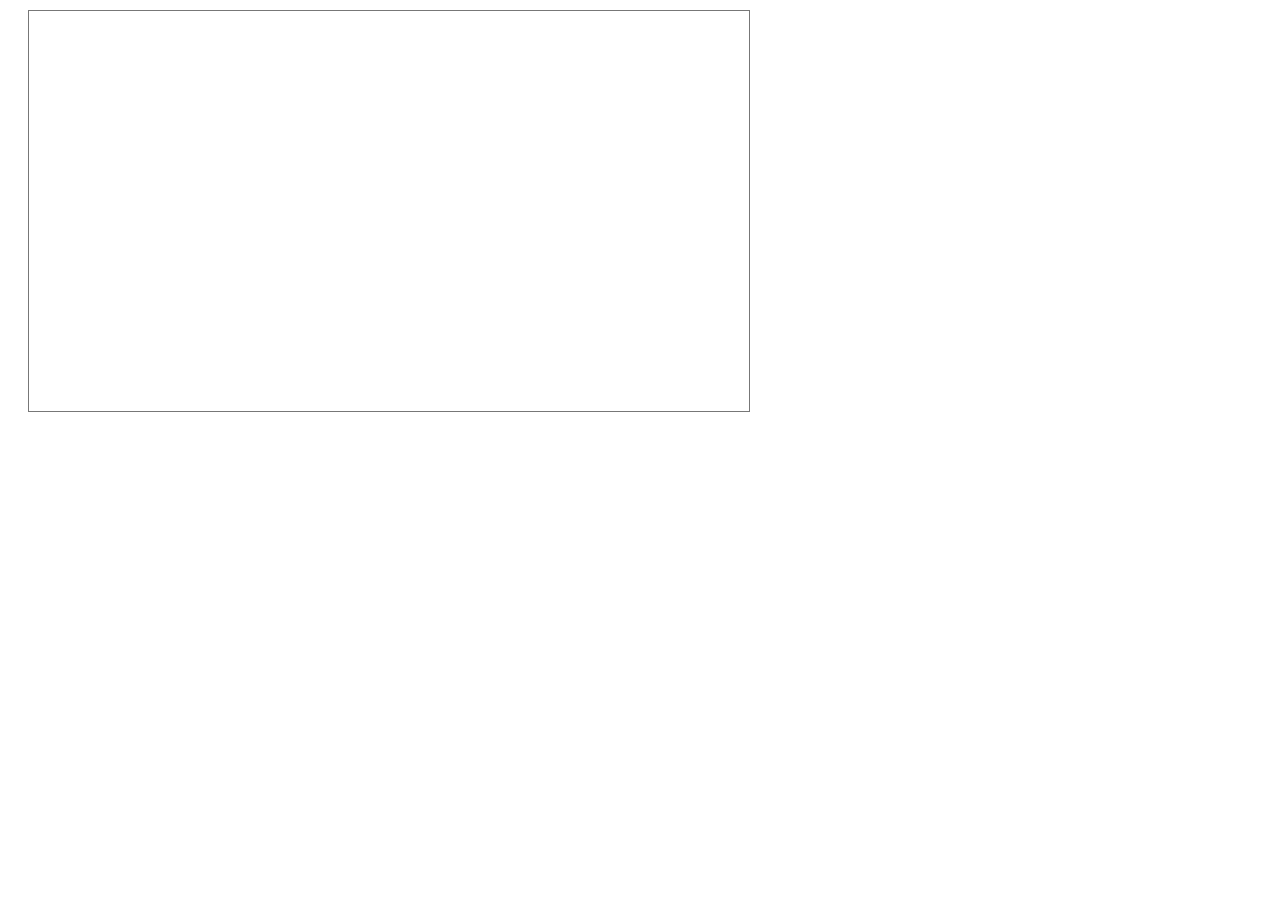
==== index.html @ fe347bf7 "D3 test" ====
<!DOCTYPE HTML>
<html lang="en">
<head>
    <meta charset="UTF-8">
    <title>Lab 2 - Scatterplot</title>
    <link rel="stylesheet" href="./style.css">
</head>
<body>
    <div id="main">
        <svg width="720" height="400" style="border: 1px solid #777;">
        </svg>
    </div>
</body>
<script src="https://d3js.org/d3.v5.min.js"></script>
<script src="./scatterplot.js"></script>
</html>
---- style.css ----
body {
    font-family: "Open Sans";
}

#main {
    margin: 10px 20px;
}

text.label {
    text-anchor: middle;
    font-size: 11px;
    fill: #555;
    font-family: sans-serif;
}

.axis text {
    fill: #555;
}

.axis line,
.axis path {
    stroke: #555;
}

text.title {
    text-anchor: middle;
    font-size: 14px;
    fill: #333;
}

circle {
	fill: #378ac4;
	opacity: 0.5;
}

.top {
	fill: orange;	
	stroke: black;
	stroke-width: 0.2px
}
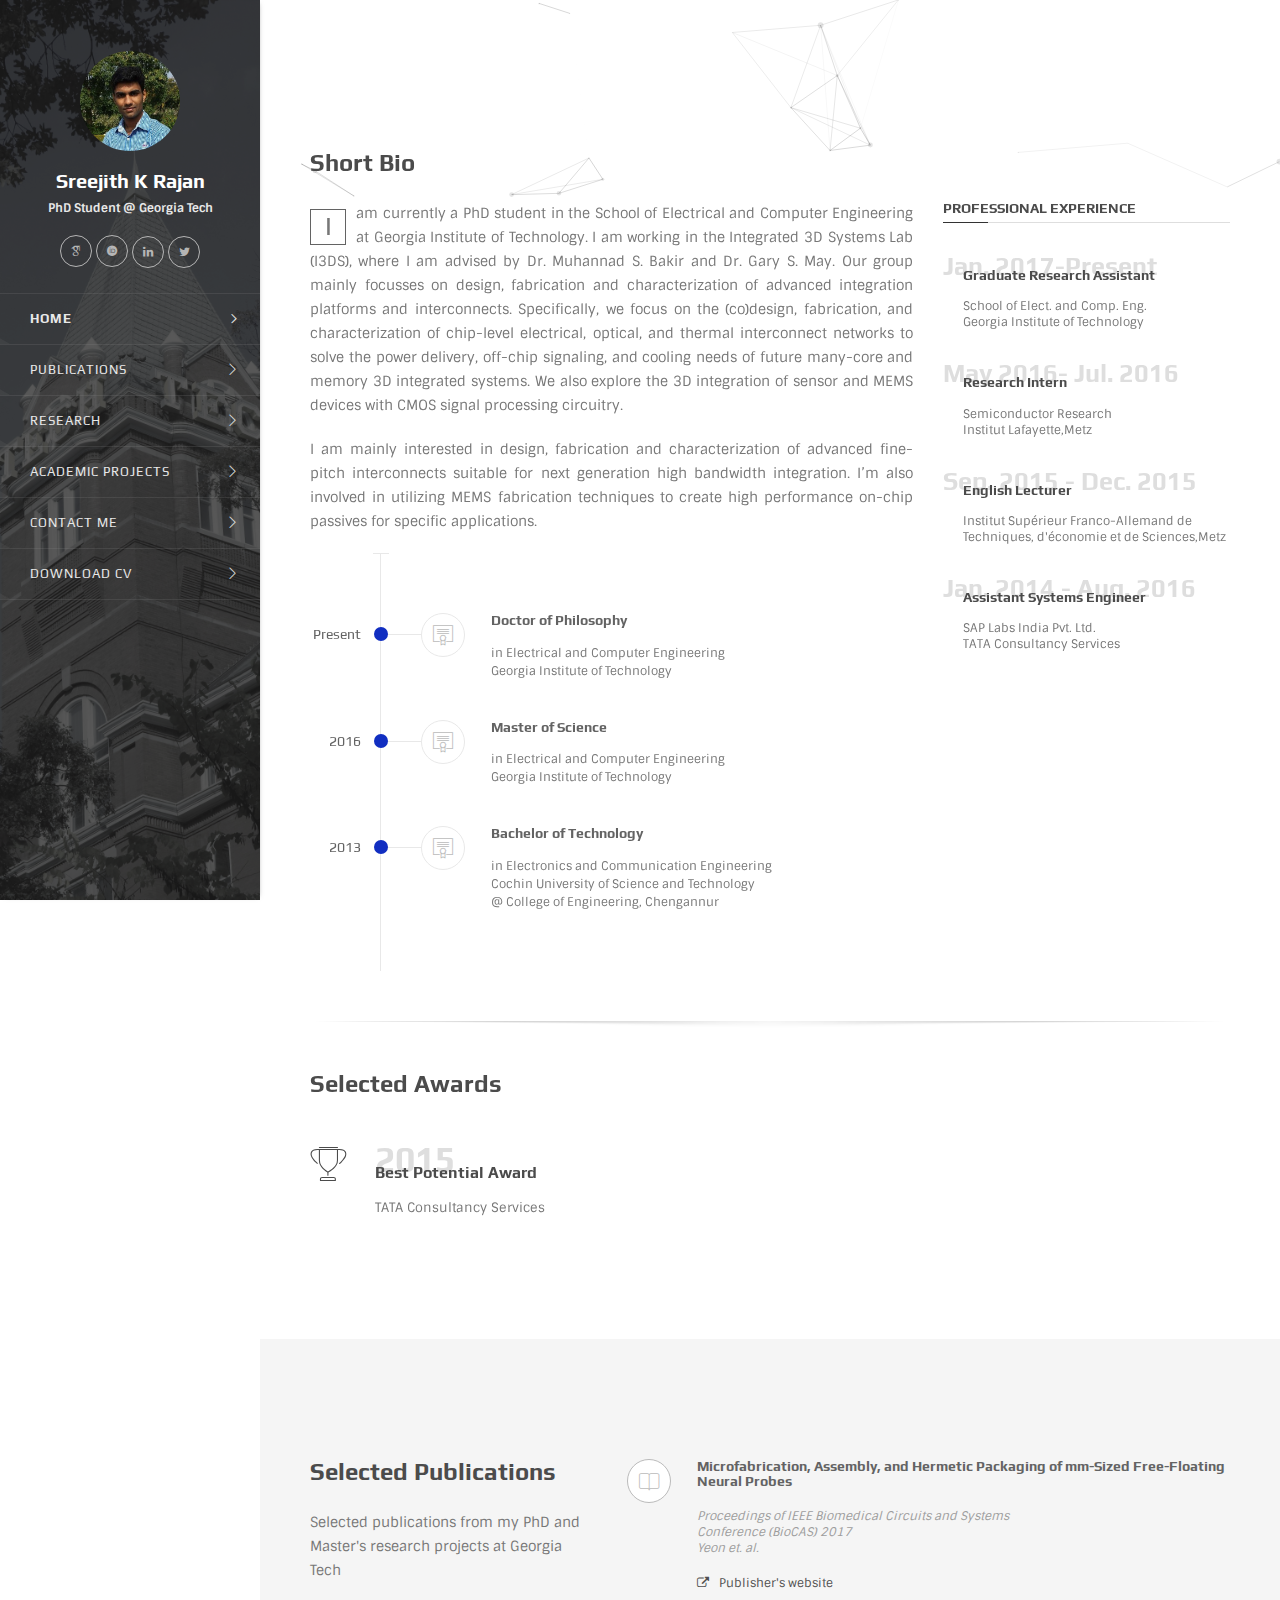
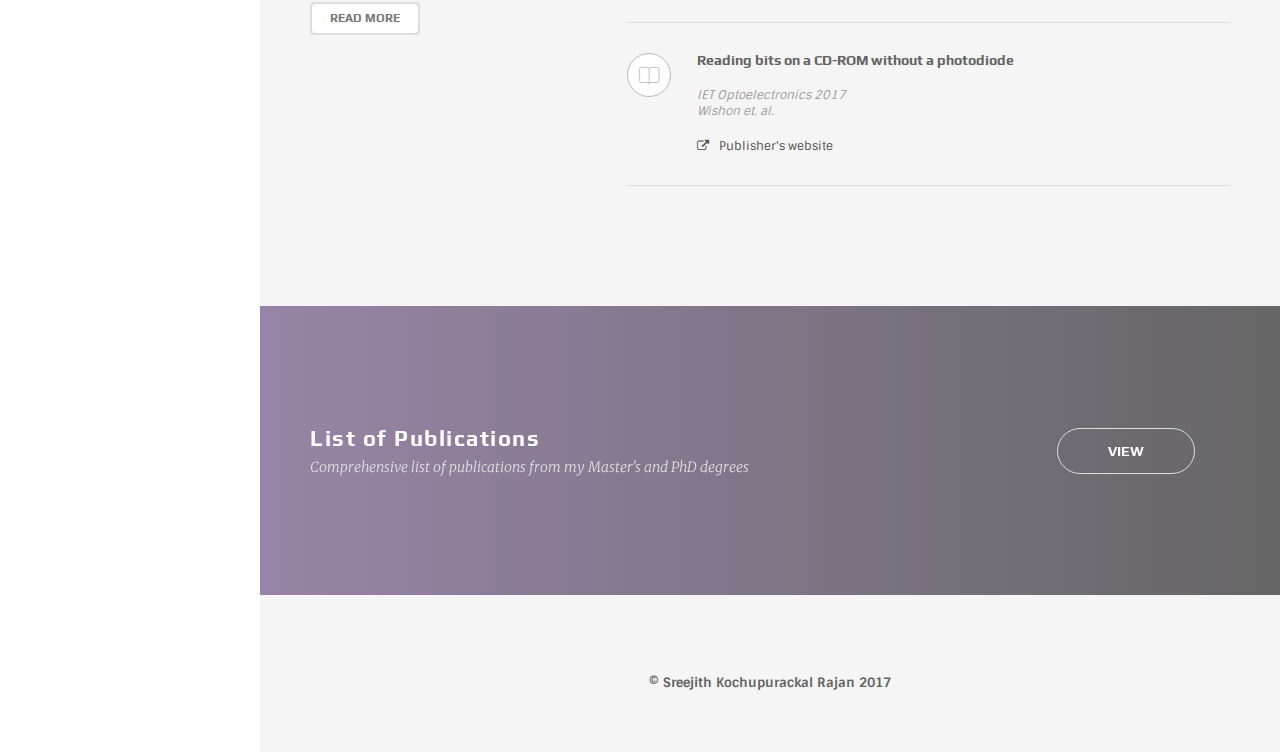
==== commit 4927c7af: "org1" ====
--- a/index.html
+++ b/index.html
@@ -1,16 +1,280 @@
-<!DOCTYPE HTML>
-<html lang="en">
-<head>
-    <meta charset="UTF-8">
-    <title>Lab 2 - Scatterplot</title>
-    <link rel="stylesheet" href="./style.css">
-</head>
-<body>
-    <div id="main">
-        <svg width="720" height="400" style="border: 1px solid #777;">
-        </svg>
+<!DOCTYPE html>
+<!--
+                                   _       _   
+								  | |     | |    
+  Designed and Coded By           | | __ _| |__  
+ / _ \ \ /\ / /\ \ /\ / /\ \ /\ / / |/ _` | '_ \ 
+| (_) \ V  V /  \ V  V /  \ V  V /| | (_| | |_) |
+ \___/ \_/\_/    \_/\_/    \_/\_/ |_|\__,_|_.__/ 
+
+http://themeforest.net/user/owwwlab/
+                                          
+-->
+<html lang="en" dir="ltr" itemscope itemtype="http://schema.org/WebPage">
+  <!-- #####Begin head-->
+  <head>
+    <meta charset="utf-8">
+    <meta http-equiv="X-UA-Compatible" content="IE=edge">
+    <meta name="viewport" content="width=device-width, initial-scale=1.0">
+    <!-- globalise scripting and styling content language-->
+    <meta name="Content-Type-Script" content="text/javascript">
+    <meta name="Content-Type-Style" content="text/css">
+    <!-- author of this doc-->
+    <meta name="author" content="owwwlab.com">
+    <!-- ################################-->
+    <!-- #### add SEO metadata here-->
+    <!-- ################################-->
+    <!-- #####Begin styles-->
+    <!-- stylesheets	-->
+    <link href="assets/css/vendors/vendors.css" rel="stylesheet" type="text/css">
+    <!-- Load extra page specific css-->
+    <!-- Overwrite vendors-->
+    <link href="assets/css/vendors/vendors-overwrites.css" rel="stylesheet" type="text/css">
+    <link href="assets/css/styles.css" rel="stylesheet" type="text/css">
+    <link href="assets/css/demo3.css" rel="stylesheet" type="text/css">
+    <!-- #####End styles-->
+    <!-- #####Begin JS-->
+    <!-- add your scripts to the end of the page for sake of page load speed-->
+    <!-- scripts that need to be at head section-->
+    <script src="assets/js/vendors/jquery.min.js"></script>
+    <!-- #####End JS-->
+    <!-- #####Begin load google fonts-->
+    <link href="https://fonts.googleapis.com/css?family=Play:400,700&amp;subset=latin,greek,cyrillic" rel="stylesheet" type="text/css">
+    <link href="https://fonts.googleapis.com/css?family=Sintony:400,700&amp;subset=latin,greek,cyrillic" rel="stylesheet" type="text/css">
+    <link href="https://fonts.googleapis.com/css?family=Merriweather:300,300italic,400,400italic,700,700italic&amp;subset=latin,greek,cyrillic" rel="stylesheet" type="text/css">
+    <link href="https://fonts.googleapis.com/css?family=Exo+2:400,200,300,400italic,500,700,900&amp;subset=latin,greek,cyrillic" rel="stylesheet" type="text/css">
+    <!-- #####End load google fonts-->
+    <title>Sreejith Kochupurackal Rajan</title>
+  </head>
+  <!-- #####End head-->
+  <body class="fullwidth side-header slim-container">
+    <div id="wrapper" class="regular-layout">
+      <header id="header" class=" dark">
+        <div class="head-main">
+          <div class="container">
+            <div class="logo-wrapper">
+              <div class="ol-user-profile"><a href="#" class="avatar"><img src="assets/img/avatar.jpg"></a>
+                <h1 class="title">Sreejith K Rajan</h1>
+                <h2 class="subtitle">PhD Student @ Georgia Tech<br>
+				<ul class="social-icons shape-circle hover-theme m-top-20">
+                 <li><a href="https://scholar.google.com/citations?user=5DHK_VoAAAAJ&hl=en" target="_blank"><i class="oli oli-GoogleScholar"></i></a></li>
+				 <li><a href="https://orcid.org/0000-0001-9986-8755" target="_blank"><i class="oli oli-Orcid"></i></a></li>				 
+                 <li><a href="https://www.linkedin.com/in/skrajan/" target="_blank"><i class="fa fa-linkedin"></i></a></li> 
+                 <li><a href="https://twitter.com/sreejithkrajan" target="_blank"><i class="fa fa-twitter"></i></a></li></ul>  </h2>				
+              </div>
+            </div>
+            <ul id="primary-menu">
+              <li class="current-menu-item"><a href="index.html" title="Home"><span>Home</span></a>
+              </li>
+              <li><a href="publications.html" title="Publications"><span>Publications</span></a>
+              </li>
+              <li><a href="research.html" title="Research"><span>Research</span></a>
+              </li>
+              <li><a href="project-single.html" title="Academic Projects"><span>Academic Projects</span></a>
+              </li>              
+              <li><a href="contact.html" title="Contact Me"><span>Contact Me</span></a>
+              </li>
+              <li><a href="#" title="Download CV"><span>Download CV</span></a>
+              </li>
+            </ul>
+            <div class="header-icons">
+              <!-- #####Begin mobile menu trigger-->
+              <div class="ol-mobile-trigger hamburger hamburger--elastic">
+                <div class="hamburger-box">
+                  <div class="hamburger-inner"></div>
+                </div>
+              </div>
+              <!-- #####End mobile menu trigger-->
+            </div>
+          </div>
+        </div>
+        <div data-img-src="assets/img/bg/01.jpg" class="header-bg set-bg ov-dark-alpha-70"></div>
+      </header>
+      <!-- end #header-->
+      <section id="contents">
+        <div class="page-contents">
+          <!-- #####Begin main area-->
+          <section id="main-area">
+            <section class="section p-top-0">
+              <div class="ol-particles h-200"></div>
+              <div class="container pull-up-50">
+                <h2>Short Bio</h2>
+                <div class="row">
+                  <div class="col-md-8" style="text-align:justify">
+                    <p> <span class="ol-dropcaps square bordered light">I</span>am currently a PhD student in the School of Electrical and Computer Engineering at Georgia Institute of Technology. I am working in the Integrated 3D Systems Lab (I3DS), where I am advised by Dr. Muhannad S. Bakir and Dr. Gary S. May. Our group mainly focusses on design, fabrication and characterization of advanced integration platforms and interconnects. Specifically, we focus on the (co)design, fabrication, and characterization of chip-level electrical, optical, and thermal interconnect networks to solve the power delivery, off-chip signaling, and cooling needs of future many-core and memory 3D integrated systems. We also explore the 3D integration of sensor and MEMS devices with CMOS signal processing circuitry.</p>
+                    <p>
+                       
+                      I am mainly interested in design, fabrication and characterization of advanced fine-pitch interconnects suitable for next generation high bandwidth integration. I’m also involved in utilizing MEMS fabrication techniques to create high performance on-chip passives for specific applications. 
+                    </p>
+                    
+					<div class="ol-timeline">
+                      <div class="tl-item pub-item with-icon"><span class="item-section">Present</span>
+                        <div class="elem-wrapper"><i class="oli oli-diploma"></i></div>
+                        <div class="content-wrapper">
+                          <h3 class="title">Doctor of Philosophy</h3>
+                          <div class="description">
+                            <p>in Electrical and Computer Engineering <br> Georgia Institute of Technology</p>
+                          </div>
+                        </div>
+                      </div>
+                      <div class="tl-item pub-item with-icon"><span class="item-section">2016</span>
+                        <div class="elem-wrapper"><i class="oli oli-diploma"></i></div>
+                        <div class="content-wrapper">
+                          <h3 class="title">Master of Science</h3>
+                          <div class="description">
+                            <p>in Electrical and Computer Engineering <br> Georgia Institute of Technology</p>
+                          </div>
+                        </div>
+                      </div>
+                      <div class="tl-item pub-item with-icon"><span class="item-section">2013</span>
+                        <div class="elem-wrapper"><i class="oli oli-diploma"></i></div>
+                        <div class="content-wrapper">
+                          <h3 class="title">Bachelor of Technology</h3>
+                          <div class="description">
+                            <p>in Electronics and Communication Engineering <br> Cochin University of Science and Technology <br> @ College of Engineering, Chengannur </p>
+                          </div>
+                        </div>
+                      </div>
+                    </div>
+                  </div>
+				  
+                  <div class="col-md-4">
+                    <h4 class="with-underline">Professional Experience</h4>
+                    <ul class="with-shaded-label">
+                      <li> 
+                        <h3 class="title"> <span class="shaded-label">Jan. 2017-Present</span>Graduate Research Assistant</h3>
+                        <div class="description">
+                          <p>School of Elect. and Comp. Eng. <br>Georgia Institute of Technology</p>
+                        </div>
+                      </li>
+                      <li> 
+                        <h3 class="title"> <span class="shaded-label">May 2016- Jul. 2016</span>Research Intern</h3>
+                        <div class="description">
+                          <p>Semiconductor Research <br>Institut Lafayette,Metz</p>
+                        </div>
+                      </li>
+                      <li> 
+                        <h3 class="title"> <span class="shaded-label">Sep. 2015 - Dec. 2015</span>English Lecturer</h3>
+                        <div class="description">
+                          <p>Institut Supérieur Franco-Allemand de Techniques, d'économie et de Sciences,Metz</p>
+                        </div>
+                      </li>
+					  <li> 
+                        <h3 class="title"> <span class="shaded-label">Jan. 2014 - Aug. 2016</span>Assistant Systems Engineer</h3>
+                        <div class="description">
+                          <p>SAP Labs India Pvt. Ltd. <br> TATA Consultancy Services</p>
+                        </div>
+                      </li>
+                    </ul>
+                  </div>
+                </div>
+                <div class="sp-blank-50 shadow-line"></div>
+                <h2 class="m-top-50">Selected Awards</h2>
+                
+                <div class="row m-top-50">
+                  <div class="col-md-4">
+                    <!-- #####Begin iconbox v4-->
+                    <div class="icon-box ib-v4"><i class="oli oli-trophy2"></i>
+                      <h6 class="title with-shaded-label"><span class="shaded-label">2015</span>Best Potential Award</h6>
+                      <p>TATA Consultancy Services</p>
+                    </div>
+                    <!-- #####End iconbox v4-->
+                  </div>
+               
+                </div>
+              </div>
+            </section>
+            <section class="section bg-gray">
+              <div class="container">
+                <div class="row">
+                  <div class="col-md-4">
+                    <h2>Selected Publications</h2>
+                    <p>Selected publications from my PhD and Master's research projects at Georgia Tech </p><a href="publications.html" class="btn btn-anim-drawer btn-round btn-small">Read more</a>
+                  </div>
+                  <div class="col-md-8">
+				  <div class="pub-item with-icon">
+                      <div class="elem-wrapper"><i class="oli oli-bookmark"></i></div>
+                      <div class="content-wrapper">
+                        <h3 class="title">Microfabrication, Assembly, and Hermetic Packaging of mm-Sized Free-Floating Neural Probes</h3>
+                        <div class="description">
+                          <div class="citation">
+                             
+                            Proceedings of IEEE Biomedical Circuits and Systems Conference (BioCAS) 2017
+                            <br>Yeon et. al.
+                          </div><a href="#" class="link-with-icon"> <i class="fa fa-external-link"></i>Publisher's website</a>
+                        </div>
+                      </div>
+                    </div>
+                    <div class="pub-item with-icon">
+                      <div class="elem-wrapper"><i class="oli oli-bookmark"></i></div>
+                      <div class="content-wrapper">
+                        <h3 class="title">Reading bits on a CD-ROM without a photodiode</h3>
+                        <div class="description">
+                          <div class="citation">
+                             
+                            IET Optoelectronics 2017
+                            <br>Wishon et. al.
+                          </div><a href="http://digital-library.theiet.org/content/journals/10.1049/iet-opt.2016.0118" class="link-with-icon"> <i class="fa fa-external-link"></i>Publisher's website</a>
+                        </div>
+                      </div>
+                    </div>
+                    
+                  </div>
+                </div>
+              </div>
+            </section>
+            <section data-img-src="assets/img/bg/04.jpg" data-parallax-mode="mode-5" class="section ov-grad1-alpha-60 dark-wrapper parallax-layer">
+              <div class="container">
+                <!-- #####Begin call to action-->
+                <div class="row call-out tb-vcenter-wrapper">
+                  <div class="col-sm-9 vcenter">
+                    <h2 class="title">List of Publications</h2>
+                    <h4 class="sub-title">Comprehensive list of publications from my Master's and PhD degrees</h4>
+                  </div>
+                  <div class="col-sm-3 vcenter text-center"><a href="publications.html" class="btn btn-medium btn-wide btn-trans btn-skin-white btn-circle"> <span>view</span></a></div>
+                </div>
+                <!-- #####End call to action-->
+              </div>
+            </section>
+           
+          </section>
+          <!-- #####End main area
+          -->
+          <div class="clearfix"></div>
+        </div>
+      </section>
+      <!-- end #contents-->
+      <footer id="footer">
+        <div id="footer-main" class="text-center bg-gray">
+          <div class="container">
+            <div class="row">
+              <div class="col-md-6 col-md-offset-3">
+                <div class="sp-blank-20"></div>
+                <div class="copyright">© Sreejith Kochupurackal Rajan 2017</div>
+              </div>
+            </div>
+          </div>
+        </div>
+      </footer>
+      <!-- end #footer-->
     </div>
-</body>
-<script src="https://d3js.org/d3.v5.min.js"></script>
-<script src="./scatterplot.js"></script>
+    <!-- #####Begin scripts-->
+    <script src="assets/js/vendors/vendors.js"></script>
+    <!-- Local Revolution tools-->
+    <!-- Only for local and can be removed on server-->
+    <script type="text/javascript" src="assets/revolution/js/extensions/revolution.extension.video.min.js"></script>
+    <script type="text/javascript" src="assets/revolution/js/extensions/revolution.extension.slideanims.min.js"></script>
+    <script type="text/javascript" src="assets/revolution/js/extensions/revolution.extension.actions.min.js"></script>
+    <script type="text/javascript" src="assets/revolution/js/extensions/revolution.extension.layeranimation.min.js"></script>
+    <script type="text/javascript" src="assets/revolution/js/extensions/revolution.extension.kenburn.min.js"></script>
+    <script type="text/javascript" src="assets/revolution/js/extensions/revolution.extension.navigation.min.js"></script>
+    <script type="text/javascript" src="assets/revolution/js/extensions/revolution.extension.migration.min.js"></script>
+    <script type="text/javascript" src="assets/revolution/js/extensions/revolution.extension.parallax.min.js"></script>
+    <script src="assets/js/custom.js"></script>
+    <script src="http://localhost:35729/livereload.js"></script>
+	<script src="https://d3js.org/d3.v5.min.js"></script>
+	<script src="assets/js/pageload/scatterplot.js"></script>	
+    <!-- #####End scripts-->
+  </body>
+
 </html>--- a/assets/css/vendors/vendors.css
+++ b/assets/css/vendors/vendors.css
@@ -0,0 +1 @@
+@charset "UTF-8";.label,.selectize-input>*,sub,sup{vertical-align:baseline}.btn,.btn-group,.btn-group-vertical,.caret,.checkbox-inline,.radio-inline,img{vertical-align:middle}hr,img{border:0}body,figure{margin:0}.btn,.text-nowrap{white-space:nowrap}.btn-group>.btn-group,.btn-toolbar .btn,.btn-toolbar .btn-group,.btn-toolbar .input-group,.col-xs-1,.col-xs-10,.col-xs-11,.col-xs-12,.col-xs-2,.col-xs-3,.col-xs-4,.col-xs-5,.col-xs-6,.col-xs-7,.col-xs-8,.col-xs-9,.dropdown-menu{float:left}.btn,.picker{-moz-user-select:none;-webkit-user-select:none;-ms-user-select:none}.navbar-fixed-bottom .navbar-collapse,.navbar-fixed-top .navbar-collapse,.pre-scrollable{max-height:340px}.mfp-arrow,.owl-carousel,.owl-carousel .owl-item,html{-webkit-tap-highlight-color:transparent}.animated{-webkit-animation-duration:1s;animation-duration:1s;-webkit-animation-fill-mode:both;animation-fill-mode:both}.animated.infinite{-webkit-animation-iteration-count:infinite;animation-iteration-count:infinite}.animated.hinge{-webkit-animation-duration:2s;animation-duration:2s}.animated.bounceIn,.animated.bounceOut,.animated.flipOutX,.animated.flipOutY{-webkit-animation-duration:.75s;animation-duration:.75s}@-webkit-keyframes bounce{0%,20%,53%,80%,to{-webkit-animation-timing-function:cubic-bezier(.215,.61,.355,1);animation-timing-function:cubic-bezier(.215,.61,.355,1);-webkit-transform:translateZ(0);transform:translateZ(0)}40%,43%{-webkit-transform:translate3d(0,-30px,0);transform:translate3d(0,-30px,0)}40%,43%,70%{-webkit-animation-timing-function:cubic-bezier(.755,.05,.855,.06);animation-timing-function:cubic-bezier(.755,.05,.855,.06)}70%{-webkit-transform:translate3d(0,-15px,0);transform:translate3d(0,-15px,0)}90%{-webkit-transform:translate3d(0,-4px,0);transform:translate3d(0,-4px,0)}}@keyframes bounce{0%,20%,53%,80%,to{-webkit-animation-timing-function:cubic-bezier(.215,.61,.355,1);animation-timing-function:cubic-bezier(.215,.61,.355,1);-webkit-transform:translateZ(0);transform:translateZ(0)}40%,43%{-webkit-transform:translate3d(0,-30px,0);transform:translate3d(0,-30px,0)}40%,43%,70%{-webkit-animation-timing-function:cubic-bezier(.755,.05,.855,.06);animation-timing-function:cubic-bezier(.755,.05,.855,.06)}70%{-webkit-transform:translate3d(0,-15px,0);transform:translate3d(0,-15px,0)}90%{-webkit-transform:translate3d(0,-4px,0);transform:translate3d(0,-4px,0)}}.bounce{-webkit-animation-name:bounce;animation-name:bounce;-webkit-transform-origin:center bottom;transform-origin:center bottom}@-webkit-keyframes flash{0%,50%,to{opacity:1}25%,75%{opacity:0}}@keyframes flash{0%,50%,to{opacity:1}25%,75%{opacity:0}}.flash{-webkit-animation-name:flash;animation-name:flash}@-webkit-keyframes pulse{0%,to{-webkit-transform:scaleX(1);transform:scaleX(1)}50%{-webkit-transform:scale3d(1.05,1.05,1.05);transform:scale3d(1.05,1.05,1.05)}}@keyframes pulse{0%,to{-webkit-transform:scaleX(1);transform:scaleX(1)}50%{-webkit-transform:scale3d(1.05,1.05,1.05);transform:scale3d(1.05,1.05,1.05)}}.pulse{-webkit-animation-name:pulse;animation-name:pulse}@-webkit-keyframes rubberBand{0%,to{-webkit-transform:scaleX(1);transform:scaleX(1)}30%{-webkit-transform:scale3d(1.25,.75,1);transform:scale3d(1.25,.75,1)}40%{-webkit-transform:scale3d(.75,1.25,1);transform:scale3d(.75,1.25,1)}50%{-webkit-transform:scale3d(1.15,.85,1);transform:scale3d(1.15,.85,1)}65%{-webkit-transform:scale3d(.95,1.05,1);transform:scale3d(.95,1.05,1)}75%{-webkit-transform:scale3d(1.05,.95,1);transform:scale3d(1.05,.95,1)}}@keyframes rubberBand{0%,to{-webkit-transform:scaleX(1);transform:scaleX(1)}30%{-webkit-transform:scale3d(1.25,.75,1);transform:scale3d(1.25,.75,1)}40%{-webkit-transform:scale3d(.75,1.25,1);transform:scale3d(.75,1.25,1)}50%{-webkit-transform:scale3d(1.15,.85,1);transform:scale3d(1.15,.85,1)}65%{-webkit-transform:scale3d(.95,1.05,1);transform:scale3d(.95,1.05,1)}75%{-webkit-transform:scale3d(1.05,.95,1);transform:scale3d(1.05,.95,1)}}.rubberBand{-webkit-animation-name:rubberBand;animation-name:rubberBand}@-webkit-keyframes shake{0%,to{-webkit-transform:translateZ(0);transform:translateZ(0)}10%,30%,50%,70%,90%{-webkit-transform:translate3d(-10px,0,0);transform:translate3d(-10px,0,0)}20%,40%,60%,80%{-webkit-transform:translate3d(10px,0,0);transform:translate3d(10px,0,0)}}@keyframes shake{0%,to{-webkit-transform:translateZ(0);transform:translateZ(0)}10%,30%,50%,70%,90%{-webkit-transform:translate3d(-10px,0,0);transform:translate3d(-10px,0,0)}20%,40%,60%,80%{-webkit-transform:translate3d(10px,0,0);transform:translate3d(10px,0,0)}}.shake{-webkit-animation-name:shake;animation-name:shake}@-webkit-keyframes headShake{0%{-webkit-transform:translateX(0);transform:translateX(0)}6.5%{-webkit-transform:translateX(-6px) rotateY(-9deg);transform:translateX(-6px) rotateY(-9deg)}18.5%{-webkit-transform:translateX(5px) rotateY(7deg);transform:translateX(5px) rotateY(7deg)}31.5%{-webkit-transform:translateX(-3px) rotateY(-5deg);transform:translateX(-3px) rotateY(-5deg)}43.5%{-webkit-transform:translateX(2px) rotateY(3deg);transform:translateX(2px) rotateY(3deg)}50%{-webkit-transform:translateX(0);transform:translateX(0)}}@keyframes headShake{0%{-webkit-transform:translateX(0);transform:translateX(0)}6.5%{-webkit-transform:translateX(-6px) rotateY(-9deg);transform:translateX(-6px) rotateY(-9deg)}18.5%{-webkit-transform:translateX(5px) rotateY(7deg);transform:translateX(5px) rotateY(7deg)}31.5%{-webkit-transform:translateX(-3px) rotateY(-5deg);transform:translateX(-3px) rotateY(-5deg)}43.5%{-webkit-transform:translateX(2px) rotateY(3deg);transform:translateX(2px) rotateY(3deg)}50%{-webkit-transform:translateX(0);transform:translateX(0)}}.headShake{-webkit-animation-timing-function:ease-in-out;animation-timing-function:ease-in-out;-webkit-animation-name:headShake;animation-name:headShake}@-webkit-keyframes swing{20%{-webkit-transform:rotate(15deg);transform:rotate(15deg)}40%{-webkit-transform:rotate(-10deg);transform:rotate(-10deg)}60%{-webkit-transform:rotate(5deg);transform:rotate(5deg)}80%{-webkit-transform:rotate(-5deg);transform:rotate(-5deg)}to{-webkit-transform:rotate(0);transform:rotate(0)}}@keyframes swing{20%{-webkit-transform:rotate(15deg);transform:rotate(15deg)}40%{-webkit-transform:rotate(-10deg);transform:rotate(-10deg)}60%{-webkit-transform:rotate(5deg);transform:rotate(5deg)}80%{-webkit-transform:rotate(-5deg);transform:rotate(-5deg)}to{-webkit-transform:rotate(0);transform:rotate(0)}}.swing{-webkit-transform-origin:top center;transform-origin:top center;-webkit-animation-name:swing;animation-name:swing}@-webkit-keyframes tada{0%,to{-webkit-transform:scaleX(1);transform:scaleX(1)}10%,20%{-webkit-transform:scale3d(.9,.9,.9) rotate(-3deg);transform:scale3d(.9,.9,.9) rotate(-3deg)}30%,50%,70%,90%{-webkit-transform:scale3d(1.1,1.1,1.1) rotate(3deg);transform:scale3d(1.1,1.1,1.1) rotate(3deg)}40%,60%,80%{-webkit-transform:scale3d(1.1,1.1,1.1) rotate(-3deg);transform:scale3d(1.1,1.1,1.1) rotate(-3deg)}}@keyframes tada{0%,to{-webkit-transform:scaleX(1);transform:scaleX(1)}10%,20%{-webkit-transform:scale3d(.9,.9,.9) rotate(-3deg);transform:scale3d(.9,.9,.9) rotate(-3deg)}30%,50%,70%,90%{-webkit-transform:scale3d(1.1,1.1,1.1) rotate(3deg);transform:scale3d(1.1,1.1,1.1) rotate(3deg)}40%,60%,80%{-webkit-transform:scale3d(1.1,1.1,1.1) rotate(-3deg);transform:scale3d(1.1,1.1,1.1) rotate(-3deg)}}.tada{-webkit-animation-name:tada;animation-name:tada}@-webkit-keyframes wobble{0%,to{-webkit-transform:none;transform:none}15%{-webkit-transform:translate3d(-25%,0,0) rotate(-5deg);transform:translate3d(-25%,0,0) rotate(-5deg)}30%{-webkit-transform:translate3d(20%,0,0) rotate(3deg);transform:translate3d(20%,0,0) rotate(3deg)}45%{-webkit-transform:translate3d(-15%,0,0) rotate(-3deg);transform:translate3d(-15%,0,0) rotate(-3deg)}60%{-webkit-transform:translate3d(10%,0,0) rotate(2deg);transform:translate3d(10%,0,0) rotate(2deg)}75%{-webkit-transform:translate3d(-5%,0,0) rotate(-1deg);transform:translate3d(-5%,0,0) rotate(-1deg)}}@keyframes wobble{0%,to{-webkit-transform:none;transform:none}15%{-webkit-transform:translate3d(-25%,0,0) rotate(-5deg);transform:translate3d(-25%,0,0) rotate(-5deg)}30%{-webkit-transform:translate3d(20%,0,0) rotate(3deg);transform:translate3d(20%,0,0) rotate(3deg)}45%{-webkit-transform:translate3d(-15%,0,0) rotate(-3deg);transform:translate3d(-15%,0,0) rotate(-3deg)}60%{-webkit-transform:translate3d(10%,0,0) rotate(2deg);transform:translate3d(10%,0,0) rotate(2deg)}75%{-webkit-transform:translate3d(-5%,0,0) rotate(-1deg);transform:translate3d(-5%,0,0) rotate(-1deg)}}.wobble{-webkit-animation-name:wobble;animation-name:wobble}@-webkit-keyframes jello{0%,11.1%,to{-webkit-transform:none;transform:none}22.2%{-webkit-transform:skewX(-12.5deg) skewY(-12.5deg);transform:skewX(-12.5deg) skewY(-12.5deg)}33.3%{-webkit-transform:skewX(6.25deg) skewY(6.25deg);transform:skewX(6.25deg) skewY(6.25deg)}44.4%{-webkit-transform:skewX(-3.125deg) skewY(-3.125deg);transform:skewX(-3.125deg) skewY(-3.125deg)}55.5%{-webkit-transform:skewX(1.5625deg) skewY(1.5625deg);transform:skewX(1.5625deg) skewY(1.5625deg)}66.6%{-webkit-transform:skewX(-.78125deg) skewY(-.78125deg);transform:skewX(-.78125deg) skewY(-.78125deg)}77.7%{-webkit-transform:skewX(.390625deg) skewY(.390625deg);transform:skewX(.390625deg) skewY(.390625deg)}88.8%{-webkit-transform:skewX(-.1953125deg) skewY(-.1953125deg);transform:skewX(-.1953125deg) skewY(-.1953125deg)}}@keyframes jello{0%,11.1%,to{-webkit-transform:none;transform:none}22.2%{-webkit-transform:skewX(-12.5deg) skewY(-12.5deg);transform:skewX(-12.5deg) skewY(-12.5deg)}33.3%{-webkit-transform:skewX(6.25deg) skewY(6.25deg);transform:skewX(6.25deg) skewY(6.25deg)}44.4%{-webkit-transform:skewX(-3.125deg) skewY(-3.125deg);transform:skewX(-3.125deg) skewY(-3.125deg)}55.5%{-webkit-transform:skewX(1.5625deg) skewY(1.5625deg);transform:skewX(1.5625deg) skewY(1.5625deg)}66.6%{-webkit-transform:skewX(-.78125deg) skewY(-.78125deg);transform:skewX(-.78125deg) skewY(-.78125deg)}77.7%{-webkit-transform:skewX(.390625deg) skewY(.390625deg);transform:skewX(.390625deg) skewY(.390625deg)}88.8%{-webkit-transform:skewX(-.1953125deg) skewY(-.1953125deg);transform:skewX(-.1953125deg) skewY(-.1953125deg)}}.jello{-webkit-animation-name:jello;animation-name:jello;-webkit-transform-origin:center;transform-origin:center}@-webkit-keyframes bounceIn{0%,20%,40%,60%,80%,to{-webkit-animation-timing-function:cubic-bezier(.215,.61,.355,1);animation-timing-function:cubic-bezier(.215,.61,.355,1)}0%{opacity:0;-webkit-transform:scale3d(.3,.3,.3);transform:scale3d(.3,.3,.3)}20%{-webkit-transform:scale3d(1.1,1.1,1.1);transform:scale3d(1.1,1.1,1.1)}40%{-webkit-transform:scale3d(.9,.9,.9);transform:scale3d(.9,.9,.9)}60%{opacity:1;-webkit-transform:scale3d(1.03,1.03,1.03);transform:scale3d(1.03,1.03,1.03)}80%{-webkit-transform:scale3d(.97,.97,.97);transform:scale3d(.97,.97,.97)}to{opacity:1;-webkit-transform:scaleX(1);transform:scaleX(1)}}@keyframes bounceIn{0%,20%,40%,60%,80%,to{-webkit-animation-timing-function:cubic-bezier(.215,.61,.355,1);animation-timing-function:cubic-bezier(.215,.61,.355,1)}0%{opacity:0;-webkit-transform:scale3d(.3,.3,.3);transform:scale3d(.3,.3,.3)}20%{-webkit-transform:scale3d(1.1,1.1,1.1);transform:scale3d(1.1,1.1,1.1)}40%{-webkit-transform:scale3d(.9,.9,.9);transform:scale3d(.9,.9,.9)}60%{opacity:1;-webkit-transform:scale3d(1.03,1.03,1.03);transform:scale3d(1.03,1.03,1.03)}80%{-webkit-transform:scale3d(.97,.97,.97);transform:scale3d(.97,.97,.97)}to{opacity:1;-webkit-transform:scaleX(1);transform:scaleX(1)}}.bounceIn{-webkit-animation-name:bounceIn;animation-name:bounceIn}@-webkit-keyframes bounceInDown{0%,60%,75%,90%,to{-webkit-animation-timing-function:cubic-bezier(.215,.61,.355,1);animation-timing-function:cubic-bezier(.215,.61,.355,1)}0%{opacity:0;-webkit-transform:translate3d(0,-3000px,0);transform:translate3d(0,-3000px,0)}60%{opacity:1;-webkit-transform:translate3d(0,25px,0);transform:translate3d(0,25px,0)}75%{-webkit-transform:translate3d(0,-10px,0);transform:translate3d(0,-10px,0)}90%{-webkit-transform:translate3d(0,5px,0);transform:translate3d(0,5px,0)}to{-webkit-transform:none;transform:none}}@keyframes bounceInDown{0%,60%,75%,90%,to{-webkit-animation-timing-function:cubic-bezier(.215,.61,.355,1);animation-timing-function:cubic-bezier(.215,.61,.355,1)}0%{opacity:0;-webkit-transform:translate3d(0,-3000px,0);transform:translate3d(0,-3000px,0)}60%{opacity:1;-webkit-transform:translate3d(0,25px,0);transform:translate3d(0,25px,0)}75%{-webkit-transform:translate3d(0,-10px,0);transform:translate3d(0,-10px,0)}90%{-webkit-transform:translate3d(0,5px,0);transform:translate3d(0,5px,0)}to{-webkit-transform:none;transform:none}}.bounceInDown{-webkit-animation-name:bounceInDown;animation-name:bounceInDown}@-webkit-keyframes bounceInLeft{0%,60%,75%,90%,to{-webkit-animation-timing-function:cubic-bezier(.215,.61,.355,1);animation-timing-function:cubic-bezier(.215,.61,.355,1)}0%{opacity:0;-webkit-transform:translate3d(-3000px,0,0);transform:translate3d(-3000px,0,0)}60%{opacity:1;-webkit-transform:translate3d(25px,0,0);transform:translate3d(25px,0,0)}75%{-webkit-transform:translate3d(-10px,0,0);transform:translate3d(-10px,0,0)}90%{-webkit-transform:translate3d(5px,0,0);transform:translate3d(5px,0,0)}to{-webkit-transform:none;transform:none}}@keyframes bounceInLeft{0%,60%,75%,90%,to{-webkit-animation-timing-function:cubic-bezier(.215,.61,.355,1);animation-timing-function:cubic-bezier(.215,.61,.355,1)}0%{opacity:0;-webkit-transform:translate3d(-3000px,0,0);transform:translate3d(-3000px,0,0)}60%{opacity:1;-webkit-transform:translate3d(25px,0,0);transform:translate3d(25px,0,0)}75%{-webkit-transform:translate3d(-10px,0,0);transform:translate3d(-10px,0,0)}90%{-webkit-transform:translate3d(5px,0,0);transform:translate3d(5px,0,0)}to{-webkit-transform:none;transform:none}}.bounceInLeft{-webkit-animation-name:bounceInLeft;animation-name:bounceInLeft}@-webkit-keyframes bounceInRight{0%,60%,75%,90%,to{-webkit-animation-timing-function:cubic-bezier(.215,.61,.355,1);animation-timing-function:cubic-bezier(.215,.61,.355,1)}0%{opacity:0;-webkit-transform:translate3d(3000px,0,0);transform:translate3d(3000px,0,0)}60%{opacity:1;-webkit-transform:translate3d(-25px,0,0);transform:translate3d(-25px,0,0)}75%{-webkit-transform:translate3d(10px,0,0);transform:translate3d(10px,0,0)}90%{-webkit-transform:translate3d(-5px,0,0);transform:translate3d(-5px,0,0)}to{-webkit-transform:none;transform:none}}@keyframes bounceInRight{0%,60%,75%,90%,to{-webkit-animation-timing-function:cubic-bezier(.215,.61,.355,1);animation-timing-function:cubic-bezier(.215,.61,.355,1)}0%{opacity:0;-webkit-transform:translate3d(3000px,0,0);transform:translate3d(3000px,0,0)}60%{opacity:1;-webkit-transform:translate3d(-25px,0,0);transform:translate3d(-25px,0,0)}75%{-webkit-transform:translate3d(10px,0,0);transform:translate3d(10px,0,0)}90%{-webkit-transform:translate3d(-5px,0,0);transform:translate3d(-5px,0,0)}to{-webkit-transform:none;transform:none}}.bounceInRight{-webkit-animation-name:bounceInRight;animation-name:bounceInRight}@-webkit-keyframes bounceInUp{0%,60%,75%,90%,to{-webkit-animation-timing-function:cubic-bezier(.215,.61,.355,1);animation-timing-function:cubic-bezier(.215,.61,.355,1)}0%{opacity:0;-webkit-transform:translate3d(0,3000px,0);transform:translate3d(0,3000px,0)}60%{opacity:1;-webkit-transform:translate3d(0,-20px,0);transform:translate3d(0,-20px,0)}75%{-webkit-transform:translate3d(0,10px,0);transform:translate3d(0,10px,0)}90%{-webkit-transform:translate3d(0,-5px,0);transform:translate3d(0,-5px,0)}to{-webkit-transform:translateZ(0);transform:translateZ(0)}}@keyframes bounceInUp{0%,60%,75%,90%,to{-webkit-animation-timing-function:cubic-bezier(.215,.61,.355,1);animation-timing-function:cubic-bezier(.215,.61,.355,1)}0%{opacity:0;-webkit-transform:translate3d(0,3000px,0);transform:translate3d(0,3000px,0)}60%{opacity:1;-webkit-transform:translate3d(0,-20px,0);transform:translate3d(0,-20px,0)}75%{-webkit-transform:translate3d(0,10px,0);transform:translate3d(0,10px,0)}90%{-webkit-transform:translate3d(0,-5px,0);transform:translate3d(0,-5px,0)}to{-webkit-transform:translateZ(0);transform:translateZ(0)}}.bounceInUp{-webkit-animation-name:bounceInUp;animation-name:bounceInUp}@-webkit-keyframes bounceOut{20%{-webkit-transform:scale3d(.9,.9,.9);transform:scale3d(.9,.9,.9)}50%,55%{opacity:1;-webkit-transform:scale3d(1.1,1.1,1.1);transform:scale3d(1.1,1.1,1.1)}to{opacity:0;-webkit-transform:scale3d(.3,.3,.3);transform:scale3d(.3,.3,.3)}}@keyframes bounceOut{20%{-webkit-transform:scale3d(.9,.9,.9);transform:scale3d(.9,.9,.9)}50%,55%{opacity:1;-webkit-transform:scale3d(1.1,1.1,1.1);transform:scale3d(1.1,1.1,1.1)}to{opacity:0;-webkit-transform:scale3d(.3,.3,.3);transform:scale3d(.3,.3,.3)}}.bounceOut{-webkit-animation-name:bounceOut;animation-name:bounceOut}@-webkit-keyframes bounceOutDown{20%{-webkit-transform:translate3d(0,10px,0);transform:translate3d(0,10px,0)}40%,45%{opacity:1;-webkit-transform:translate3d(0,-20px,0);transform:translate3d(0,-20px,0)}to{opacity:0;-webkit-transform:translate3d(0,2000px,0);transform:translate3d(0,2000px,0)}}@keyframes bounceOutDown{20%{-webkit-transform:translate3d(0,10px,0);transform:translate3d(0,10px,0)}40%,45%{opacity:1;-webkit-transform:translate3d(0,-20px,0);transform:translate3d(0,-20px,0)}to{opacity:0;-webkit-transform:translate3d(0,2000px,0);transform:translate3d(0,2000px,0)}}.bounceOutDown{-webkit-animation-name:bounceOutDown;animation-name:bounceOutDown}@-webkit-keyframes bounceOutLeft{20%{opacity:1;-webkit-transform:translate3d(20px,0,0);transform:translate3d(20px,0,0)}to{opacity:0;-webkit-transform:translate3d(-2000px,0,0);transform:translate3d(-2000px,0,0)}}@keyframes bounceOutLeft{20%{opacity:1;-webkit-transform:translate3d(20px,0,0);transform:translate3d(20px,0,0)}to{opacity:0;-webkit-transform:translate3d(-2000px,0,0);transform:translate3d(-2000px,0,0)}}.bounceOutLeft{-webkit-animation-name:bounceOutLeft;animation-name:bounceOutLeft}@-webkit-keyframes bounceOutRight{20%{opacity:1;-webkit-transform:translate3d(-20px,0,0);transform:translate3d(-20px,0,0)}to{opacity:0;-webkit-transform:translate3d(2000px,0,0);transform:translate3d(2000px,0,0)}}@keyframes bounceOutRight{20%{opacity:1;-webkit-transform:translate3d(-20px,0,0);transform:translate3d(-20px,0,0)}to{opacity:0;-webkit-transform:translate3d(2000px,0,0);transform:translate3d(2000px,0,0)}}.bounceOutRight{-webkit-animation-name:bounceOutRight;animation-name:bounceOutRight}@-webkit-keyframes bounceOutUp{20%{-webkit-transform:translate3d(0,-10px,0);transform:translate3d(0,-10px,0)}40%,45%{opacity:1;-webkit-transform:translate3d(0,20px,0);transform:translate3d(0,20px,0)}to{opacity:0;-webkit-transform:translate3d(0,-2000px,0);transform:translate3d(0,-2000px,0)}}@keyframes bounceOutUp{20%{-webkit-transform:translate3d(0,-10px,0);transform:translate3d(0,-10px,0)}40%,45%{opacity:1;-webkit-transform:translate3d(0,20px,0);transform:translate3d(0,20px,0)}to{opacity:0;-webkit-transform:translate3d(0,-2000px,0);transform:translate3d(0,-2000px,0)}}.bounceOutUp{-webkit-animation-name:bounceOutUp;animation-name:bounceOutUp}@-webkit-keyframes fadeIn{0%{opacity:0}to{opacity:1}}@keyframes fadeIn{0%{opacity:0}to{opacity:1}}.fadeIn{-webkit-animation-name:fadeIn;animation-name:fadeIn}@-webkit-keyframes fadeInDown{0%{opacity:0;-webkit-transform:translate3d(0,-100%,0);transform:translate3d(0,-100%,0)}to{opacity:1;-webkit-transform:none;transform:none}}@keyframes fadeInDown{0%{opacity:0;-webkit-transform:translate3d(0,-100%,0);transform:translate3d(0,-100%,0)}to{opacity:1;-webkit-transform:none;transform:none}}.fadeInDown{-webkit-animation-name:fadeInDown;animation-name:fadeInDown}@-webkit-keyframes fadeInDownBig{0%{opacity:0;-webkit-transform:translate3d(0,-2000px,0);transform:translate3d(0,-2000px,0)}to{opacity:1;-webkit-transform:none;transform:none}}@keyframes fadeInDownBig{0%{opacity:0;-webkit-transform:translate3d(0,-2000px,0);transform:translate3d(0,-2000px,0)}to{opacity:1;-webkit-transform:none;transform:none}}.fadeInDownBig{-webkit-animation-name:fadeInDownBig;animation-name:fadeInDownBig}@-webkit-keyframes fadeInLeft{0%{opacity:0;-webkit-transform:translate3d(-100%,0,0);transform:translate3d(-100%,0,0)}to{opacity:1;-webkit-transform:none;transform:none}}@keyframes fadeInLeft{0%{opacity:0;-webkit-transform:translate3d(-100%,0,0);transform:translate3d(-100%,0,0)}to{opacity:1;-webkit-transform:none;transform:none}}.fadeInLeft{-webkit-animation-name:fadeInLeft;animation-name:fadeInLeft}@-webkit-keyframes fadeInLeftBig{0%{opacity:0;-webkit-transform:translate3d(-2000px,0,0);transform:translate3d(-2000px,0,0)}to{opacity:1;-webkit-transform:none;transform:none}}@keyframes fadeInLeftBig{0%{opacity:0;-webkit-transform:translate3d(-2000px,0,0);transform:translate3d(-2000px,0,0)}to{opacity:1;-webkit-transform:none;transform:none}}.fadeInLeftBig{-webkit-animation-name:fadeInLeftBig;animation-name:fadeInLeftBig}@-webkit-keyframes fadeInRight{0%{opacity:0;-webkit-transform:translate3d(100%,0,0);transform:translate3d(100%,0,0)}to{opacity:1;-webkit-transform:none;transform:none}}@keyframes fadeInRight{0%{opacity:0;-webkit-transform:translate3d(100%,0,0);transform:translate3d(100%,0,0)}to{opacity:1;-webkit-transform:none;transform:none}}.fadeInRight{-webkit-animation-name:fadeInRight;animation-name:fadeInRight}@-webkit-keyframes fadeInRightBig{0%{opacity:0;-webkit-transform:translate3d(2000px,0,0);transform:translate3d(2000px,0,0)}to{opacity:1;-webkit-transform:none;transform:none}}@keyframes fadeInRightBig{0%{opacity:0;-webkit-transform:translate3d(2000px,0,0);transform:translate3d(2000px,0,0)}to{opacity:1;-webkit-transform:none;transform:none}}.fadeInRightBig{-webkit-animation-name:fadeInRightBig;animation-name:fadeInRightBig}@-webkit-keyframes fadeInUp{0%{opacity:0;-webkit-transform:translate3d(0,100%,0);transform:translate3d(0,100%,0)}to{opacity:1;-webkit-transform:none;transform:none}}@keyframes fadeInUp{0%{opacity:0;-webkit-transform:translate3d(0,100%,0);transform:translate3d(0,100%,0)}to{opacity:1;-webkit-transform:none;transform:none}}.fadeInUp{-webkit-animation-name:fadeInUp;animation-name:fadeInUp}@-webkit-keyframes fadeInUpBig{0%{opacity:0;-webkit-transform:translate3d(0,2000px,0);transform:translate3d(0,2000px,0)}to{opacity:1;-webkit-transform:none;transform:none}}@keyframes fadeInUpBig{0%{opacity:0;-webkit-transform:translate3d(0,2000px,0);transform:translate3d(0,2000px,0)}to{opacity:1;-webkit-transform:none;transform:none}}.fadeInUpBig{-webkit-animation-name:fadeInUpBig;animation-name:fadeInUpBig}@-webkit-keyframes fadeOut{0%{opacity:1}to{opacity:0}}@keyframes fadeOut{0%{opacity:1}to{opacity:0}}.fadeOut{-webkit-animation-name:fadeOut;animation-name:fadeOut}@-webkit-keyframes fadeOutDown{0%{opacity:1}to{opacity:0;-webkit-transform:translate3d(0,100%,0);transform:translate3d(0,100%,0)}}@keyframes fadeOutDown{0%{opacity:1}to{opacity:0;-webkit-transform:translate3d(0,100%,0);transform:translate3d(0,100%,0)}}.fadeOutDown{-webkit-animation-name:fadeOutDown;animation-name:fadeOutDown}@-webkit-keyframes fadeOutDownBig{0%{opacity:1}to{opacity:0;-webkit-transform:translate3d(0,2000px,0);transform:translate3d(0,2000px,0)}}@keyframes fadeOutDownBig{0%{opacity:1}to{opacity:0;-webkit-transform:translate3d(0,2000px,0);transform:translate3d(0,2000px,0)}}.fadeOutDownBig{-webkit-animation-name:fadeOutDownBig;animation-name:fadeOutDownBig}@-webkit-keyframes fadeOutLeft{0%{opacity:1}to{opacity:0;-webkit-transform:translate3d(-100%,0,0);transform:translate3d(-100%,0,0)}}@keyframes fadeOutLeft{0%{opacity:1}to{opacity:0;-webkit-transform:translate3d(-100%,0,0);transform:translate3d(-100%,0,0)}}.fadeOutLeft{-webkit-animation-name:fadeOutLeft;animation-name:fadeOutLeft}@-webkit-keyframes fadeOutLeftBig{0%{opacity:1}to{opacity:0;-webkit-transform:translate3d(-2000px,0,0);transform:translate3d(-2000px,0,0)}}@keyframes fadeOutLeftBig{0%{opacity:1}to{opacity:0;-webkit-transform:translate3d(-2000px,0,0);transform:translate3d(-2000px,0,0)}}.fadeOutLeftBig{-webkit-animation-name:fadeOutLeftBig;animation-name:fadeOutLeftBig}@-webkit-keyframes fadeOutRight{0%{opacity:1}to{opacity:0;-webkit-transform:translate3d(100%,0,0);transform:translate3d(100%,0,0)}}@keyframes fadeOutRight{0%{opacity:1}to{opacity:0;-webkit-transform:translate3d(100%,0,0);transform:translate3d(100%,0,0)}}.fadeOutRight{-webkit-animation-name:fadeOutRight;animation-name:fadeOutRight}@-webkit-keyframes fadeOutRightBig{0%{opacity:1}to{opacity:0;-webkit-transform:translate3d(2000px,0,0);transform:translate3d(2000px,0,0)}}@keyframes fadeOutRightBig{0%{opacity:1}to{opacity:0;-webkit-transform:translate3d(2000px,0,0);transform:translate3d(2000px,0,0)}}.fadeOutRightBig{-webkit-animation-name:fadeOutRightBig;animation-name:fadeOutRightBig}@-webkit-keyframes fadeOutUp{0%{opacity:1}to{opacity:0;-webkit-transform:translate3d(0,-100%,0);transform:translate3d(0,-100%,0)}}@keyframes fadeOutUp{0%{opacity:1}to{opacity:0;-webkit-transform:translate3d(0,-100%,0);transform:translate3d(0,-100%,0)}}.fadeOutUp{-webkit-animation-name:fadeOutUp;animation-name:fadeOutUp}@-webkit-keyframes fadeOutUpBig{0%{opacity:1}to{opacity:0;-webkit-transform:translate3d(0,-2000px,0);transform:translate3d(0,-2000px,0)}}@keyframes fadeOutUpBig{0%{opacity:1}to{opacity:0;-webkit-transform:translate3d(0,-2000px,0);transform:translate3d(0,-2000px,0)}}.fadeOutUpBig{-webkit-animation-name:fadeOutUpBig;animation-name:fadeOutUpBig}@-webkit-keyframes flip{0%{-webkit-transform:perspective(400px) rotateY(-1turn);transform:perspective(400px) rotateY(-1turn)}0%,40%{-webkit-animation-timing-function:ease-out;animation-timing-function:ease-out}40%{-webkit-transform:perspective(400px) translateZ(150px) rotateY(-190deg);transform:perspective(400px) translateZ(150px) rotateY(-190deg)}50%{-webkit-transform:perspective(400px) translateZ(150px) rotateY(-170deg);transform:perspective(400px) translateZ(150px) rotateY(-170deg)}50%,80%{-webkit-animation-timing-function:ease-in;animation-timing-function:ease-in}80%{-webkit-transform:perspective(400px) scale3d(.95,.95,.95);transform:perspective(400px) scale3d(.95,.95,.95)}to{-webkit-transform:perspective(400px);transform:perspective(400px);-webkit-animation-timing-function:ease-in;animation-timing-function:ease-in}}@keyframes flip{0%{-webkit-transform:perspective(400px) rotateY(-1turn);transform:perspective(400px) rotateY(-1turn)}0%,40%{-webkit-animation-timing-function:ease-out;animation-timing-function:ease-out}40%{-webkit-transform:perspective(400px) translateZ(150px) rotateY(-190deg);transform:perspective(400px) translateZ(150px) rotateY(-190deg)}50%{-webkit-transform:perspective(400px) translateZ(150px) rotateY(-170deg);transform:perspective(400px) translateZ(150px) rotateY(-170deg)}50%,80%{-webkit-animation-timing-function:ease-in;animation-timing-function:ease-in}80%{-webkit-transform:perspective(400px) scale3d(.95,.95,.95);transform:perspective(400px) scale3d(.95,.95,.95)}to{-webkit-transform:perspective(400px);transform:perspective(400px);-webkit-animation-timing-function:ease-in;animation-timing-function:ease-in}}.animated.flip{-webkit-backface-visibility:visible;backface-visibility:visible;-webkit-animation-name:flip;animation-name:flip}@-webkit-keyframes flipInX{0%{-webkit-transform:perspective(400px) rotateX(90deg);transform:perspective(400px) rotateX(90deg);opacity:0}0%,40%{-webkit-animation-timing-function:ease-in;animation-timing-function:ease-in}40%{-webkit-transform:perspective(400px) rotateX(-20deg);transform:perspective(400px) rotateX(-20deg)}60%{-webkit-transform:perspective(400px) rotateX(10deg);transform:perspective(400px) rotateX(10deg);opacity:1}80%{-webkit-transform:perspective(400px) rotateX(-5deg);transform:perspective(400px) rotateX(-5deg)}to{-webkit-transform:perspective(400px);transform:perspective(400px)}}@keyframes flipInX{0%{-webkit-transform:perspective(400px) rotateX(90deg);transform:perspective(400px) rotateX(90deg);opacity:0}0%,40%{-webkit-animation-timing-function:ease-in;animation-timing-function:ease-in}40%{-webkit-transform:perspective(400px) rotateX(-20deg);transform:perspective(400px) rotateX(-20deg)}60%{-webkit-transform:perspective(400px) rotateX(10deg);transform:perspective(400px) rotateX(10deg);opacity:1}80%{-webkit-transform:perspective(400px) rotateX(-5deg);transform:perspective(400px) rotateX(-5deg)}to{-webkit-transform:perspective(400px);transform:perspective(400px)}}.flipInX{-webkit-backface-visibility:visible!important;backface-visibility:visible!important;-webkit-animation-name:flipInX;animation-name:flipInX}.flipInY,.flipOutX{-webkit-backface-visibility:visible!important}@-webkit-keyframes flipInY{0%{-webkit-transform:perspective(400px) rotateY(90deg);transform:perspective(400px) rotateY(90deg);opacity:0}0%,40%{-webkit-animation-timing-function:ease-in;animation-timing-function:ease-in}40%{-webkit-transform:perspective(400px) rotateY(-20deg);transform:perspective(400px) rotateY(-20deg)}60%{-webkit-transform:perspective(400px) rotateY(10deg);transform:perspective(400px) rotateY(10deg);opacity:1}80%{-webkit-transform:perspective(400px) rotateY(-5deg);transform:perspective(400px) rotateY(-5deg)}to{-webkit-transform:perspective(400px);transform:perspective(400px)}}@keyframes flipInY{0%{-webkit-transform:perspective(400px) rotateY(90deg);transform:perspective(400px) rotateY(90deg);opacity:0}0%,40%{-webkit-animation-timing-function:ease-in;animation-timing-function:ease-in}40%{-webkit-transform:perspective(400px) rotateY(-20deg);transform:perspective(400px) rotateY(-20deg)}60%{-webkit-transform:perspective(400px) rotateY(10deg);transform:perspective(400px) rotateY(10deg);opacity:1}80%{-webkit-transform:perspective(400px) rotateY(-5deg);transform:perspective(400px) rotateY(-5deg)}to{-webkit-transform:perspective(400px);transform:perspective(400px)}}.flipInY{backface-visibility:visible!important;-webkit-animation-name:flipInY;animation-name:flipInY}@-webkit-keyframes flipOutX{0%{-webkit-transform:perspective(400px);transform:perspective(400px)}30%{-webkit-transform:perspective(400px) rotateX(-20deg);transform:perspective(400px) rotateX(-20deg);opacity:1}to{-webkit-transform:perspective(400px) rotateX(90deg);transform:perspective(400px) rotateX(90deg);opacity:0}}@keyframes flipOutX{0%{-webkit-transform:perspective(400px);transform:perspective(400px)}30%{-webkit-transform:perspective(400px) rotateX(-20deg);transform:perspective(400px) rotateX(-20deg);opacity:1}to{-webkit-transform:perspective(400px) rotateX(90deg);transform:perspective(400px) rotateX(90deg);opacity:0}}.flipOutX{-webkit-animation-name:flipOutX;animation-name:flipOutX;backface-visibility:visible!important}@-webkit-keyframes flipOutY{0%{-webkit-transform:perspective(400px);transform:perspective(400px)}30%{-webkit-transform:perspective(400px) rotateY(-15deg);transform:perspective(400px) rotateY(-15deg);opacity:1}to{-webkit-transform:perspective(400px) rotateY(90deg);transform:perspective(400px) rotateY(90deg);opacity:0}}@keyframes flipOutY{0%{-webkit-transform:perspective(400px);transform:perspective(400px)}30%{-webkit-transform:perspective(400px) rotateY(-15deg);transform:perspective(400px) rotateY(-15deg);opacity:1}to{-webkit-transform:perspective(400px) rotateY(90deg);transform:perspective(400px) rotateY(90deg);opacity:0}}.flipOutY{-webkit-backface-visibility:visible!important;backface-visibility:visible!important;-webkit-animation-name:flipOutY;animation-name:flipOutY}@-webkit-keyframes lightSpeedIn{0%{-webkit-transform:translate3d(100%,0,0) skewX(-30deg);transform:translate3d(100%,0,0) skewX(-30deg);opacity:0}60%{-webkit-transform:skewX(20deg);transform:skewX(20deg)}60%,80%{opacity:1}80%{-webkit-transform:skewX(-5deg);transform:skewX(-5deg)}to{-webkit-transform:none;transform:none;opacity:1}}@keyframes lightSpeedIn{0%{-webkit-transform:translate3d(100%,0,0) skewX(-30deg);transform:translate3d(100%,0,0) skewX(-30deg);opacity:0}60%{-webkit-transform:skewX(20deg);transform:skewX(20deg)}60%,80%{opacity:1}80%{-webkit-transform:skewX(-5deg);transform:skewX(-5deg)}to{-webkit-transform:none;transform:none;opacity:1}}.lightSpeedIn{-webkit-animation-name:lightSpeedIn;animation-name:lightSpeedIn;-webkit-animation-timing-function:ease-out;animation-timing-function:ease-out}@-webkit-keyframes lightSpeedOut{0%{opacity:1}to{-webkit-transform:translate3d(100%,0,0) skewX(30deg);transform:translate3d(100%,0,0) skewX(30deg);opacity:0}}@keyframes lightSpeedOut{0%{opacity:1}to{-webkit-transform:translate3d(100%,0,0) skewX(30deg);transform:translate3d(100%,0,0) skewX(30deg);opacity:0}}.lightSpeedOut{-webkit-animation-name:lightSpeedOut;animation-name:lightSpeedOut;-webkit-animation-timing-function:ease-in;animation-timing-function:ease-in}@-webkit-keyframes rotateIn{0%{transform-origin:center;-webkit-transform:rotate(-200deg);transform:rotate(-200deg);opacity:0}0%,to{-webkit-transform-origin:center}to{transform-origin:center;-webkit-transform:none;transform:none;opacity:1}}@keyframes rotateIn{0%{transform-origin:center;-webkit-transform:rotate(-200deg);transform:rotate(-200deg);opacity:0}0%,to{-webkit-transform-origin:center}to{transform-origin:center;-webkit-transform:none;transform:none;opacity:1}}.rotateIn{-webkit-animation-name:rotateIn;animation-name:rotateIn}@-webkit-keyframes rotateInDownLeft{0%{transform-origin:left bottom;-webkit-transform:rotate(-45deg);transform:rotate(-45deg);opacity:0}0%,to{-webkit-transform-origin:left bottom}to{transform-origin:left bottom;-webkit-transform:none;transform:none;opacity:1}}@keyframes rotateInDownLeft{0%{transform-origin:left bottom;-webkit-transform:rotate(-45deg);transform:rotate(-45deg);opacity:0}0%,to{-webkit-transform-origin:left bottom}to{transform-origin:left bottom;-webkit-transform:none;transform:none;opacity:1}}.rotateInDownLeft{-webkit-animation-name:rotateInDownLeft;animation-name:rotateInDownLeft}@-webkit-keyframes rotateInDownRight{0%{transform-origin:right bottom;-webkit-transform:rotate(45deg);transform:rotate(45deg);opacity:0}0%,to{-webkit-transform-origin:right bottom}to{transform-origin:right bottom;-webkit-transform:none;transform:none;opacity:1}}@keyframes rotateInDownRight{0%{transform-origin:right bottom;-webkit-transform:rotate(45deg);transform:rotate(45deg);opacity:0}0%,to{-webkit-transform-origin:right bottom}to{transform-origin:right bottom;-webkit-transform:none;transform:none;opacity:1}}.rotateInDownRight{-webkit-animation-name:rotateInDownRight;animation-name:rotateInDownRight}@-webkit-keyframes rotateInUpLeft{0%{transform-origin:left bottom;-webkit-transform:rotate(45deg);transform:rotate(45deg);opacity:0}0%,to{-webkit-transform-origin:left bottom}to{transform-origin:left bottom;-webkit-transform:none;transform:none;opacity:1}}@keyframes rotateInUpLeft{0%{transform-origin:left bottom;-webkit-transform:rotate(45deg);transform:rotate(45deg);opacity:0}0%,to{-webkit-transform-origin:left bottom}to{transform-origin:left bottom;-webkit-transform:none;transform:none;opacity:1}}.rotateInUpLeft{-webkit-animation-name:rotateInUpLeft;animation-name:rotateInUpLeft}@-webkit-keyframes rotateInUpRight{0%{transform-origin:right bottom;-webkit-transform:rotate(-90deg);transform:rotate(-90deg);opacity:0}0%,to{-webkit-transform-origin:right bottom}to{transform-origin:right bottom;-webkit-transform:none;transform:none;opacity:1}}@keyframes rotateInUpRight{0%{transform-origin:right bottom;-webkit-transform:rotate(-90deg);transform:rotate(-90deg);opacity:0}0%,to{-webkit-transform-origin:right bottom}to{transform-origin:right bottom;-webkit-transform:none;transform:none;opacity:1}}.rotateInUpRight{-webkit-animation-name:rotateInUpRight;animation-name:rotateInUpRight}@-webkit-keyframes rotateOut{0%{transform-origin:center;opacity:1}0%,to{-webkit-transform-origin:center}to{transform-origin:center;-webkit-transform:rotate(200deg);transform:rotate(200deg);opacity:0}}@keyframes rotateOut{0%{transform-origin:center;opacity:1}0%,to{-webkit-transform-origin:center}to{transform-origin:center;-webkit-transform:rotate(200deg);transform:rotate(200deg);opacity:0}}.rotateOut{-webkit-animation-name:rotateOut;animation-name:rotateOut}@-webkit-keyframes rotateOutDownLeft{0%{transform-origin:left bottom;opacity:1}0%,to{-webkit-transform-origin:left bottom}to{transform-origin:left bottom;-webkit-transform:rotate(45deg);transform:rotate(45deg);opacity:0}}@keyframes rotateOutDownLeft{0%{transform-origin:left bottom;opacity:1}0%,to{-webkit-transform-origin:left bottom}to{transform-origin:left bottom;-webkit-transform:rotate(45deg);transform:rotate(45deg);opacity:0}}.rotateOutDownLeft{-webkit-animation-name:rotateOutDownLeft;animation-name:rotateOutDownLeft}@-webkit-keyframes rotateOutDownRight{0%{transform-origin:right bottom;opacity:1}0%,to{-webkit-transform-origin:right bottom}to{transform-origin:right bottom;-webkit-transform:rotate(-45deg);transform:rotate(-45deg);opacity:0}}@keyframes rotateOutDownRight{0%{transform-origin:right bottom;opacity:1}0%,to{-webkit-transform-origin:right bottom}to{transform-origin:right bottom;-webkit-transform:rotate(-45deg);transform:rotate(-45deg);opacity:0}}.rotateOutDownRight{-webkit-animation-name:rotateOutDownRight;animation-name:rotateOutDownRight}@-webkit-keyframes rotateOutUpLeft{0%{transform-origin:left bottom;opacity:1}0%,to{-webkit-transform-origin:left bottom}to{transform-origin:left bottom;-webkit-transform:rotate(-45deg);transform:rotate(-45deg);opacity:0}}@keyframes rotateOutUpLeft{0%{transform-origin:left bottom;opacity:1}0%,to{-webkit-transform-origin:left bottom}to{transform-origin:left bottom;-webkit-transform:rotate(-45deg);transform:rotate(-45deg);opacity:0}}.rotateOutUpLeft{-webkit-animation-name:rotateOutUpLeft;animation-name:rotateOutUpLeft}@-webkit-keyframes rotateOutUpRight{0%{transform-origin:right bottom;opacity:1}0%,to{-webkit-transform-origin:right bottom}to{transform-origin:right bottom;-webkit-transform:rotate(90deg);transform:rotate(90deg);opacity:0}}@keyframes rotateOutUpRight{0%{transform-origin:right bottom;opacity:1}0%,to{-webkit-transform-origin:right bottom}to{transform-origin:right bottom;-webkit-transform:rotate(90deg);transform:rotate(90deg);opacity:0}}.rotateOutUpRight{-webkit-animation-name:rotateOutUpRight;animation-name:rotateOutUpRight}@-webkit-keyframes hinge{0%{transform-origin:top left}0%,20%,60%{-webkit-transform-origin:top left;-webkit-animation-timing-function:ease-in-out;animation-timing-function:ease-in-out}20%,60%{-webkit-transform:rotate(80deg);transform:rotate(80deg);transform-origin:top left}40%,80%{-webkit-transform:rotate(60deg);transform:rotate(60deg);-webkit-transform-origin:top left;transform-origin:top left;-webkit-animation-timing-function:ease-in-out;animation-timing-function:ease-in-out;opacity:1}to{-webkit-transform:translate3d(0,700px,0);transform:translate3d(0,700px,0);opacity:0}}@keyframes hinge{0%{transform-origin:top left}0%,20%,60%{-webkit-transform-origin:top left;-webkit-animation-timing-function:ease-in-out;animation-timing-function:ease-in-out}20%,60%{-webkit-transform:rotate(80deg);transform:rotate(80deg);transform-origin:top left}40%,80%{-webkit-transform:rotate(60deg);transform:rotate(60deg);-webkit-transform-origin:top left;transform-origin:top left;-webkit-animation-timing-function:ease-in-out;animation-timing-function:ease-in-out;opacity:1}to{-webkit-transform:translate3d(0,700px,0);transform:translate3d(0,700px,0);opacity:0}}.hinge{-webkit-animation-name:hinge;animation-name:hinge}@-webkit-keyframes rollIn{0%{opacity:0;-webkit-transform:translate3d(-100%,0,0) rotate(-120deg);transform:translate3d(-100%,0,0) rotate(-120deg)}to{opacity:1;-webkit-transform:none;transform:none}}@keyframes rollIn{0%{opacity:0;-webkit-transform:translate3d(-100%,0,0) rotate(-120deg);transform:translate3d(-100%,0,0) rotate(-120deg)}to{opacity:1;-webkit-transform:none;transform:none}}.rollIn{-webkit-animation-name:rollIn;animation-name:rollIn}@-webkit-keyframes rollOut{0%{opacity:1}to{opacity:0;-webkit-transform:translate3d(100%,0,0) rotate(120deg);transform:translate3d(100%,0,0) rotate(120deg)}}@keyframes rollOut{0%{opacity:1}to{opacity:0;-webkit-transform:translate3d(100%,0,0) rotate(120deg);transform:translate3d(100%,0,0) rotate(120deg)}}.rollOut{-webkit-animation-name:rollOut;animation-name:rollOut}@-webkit-keyframes zoomIn{0%{opacity:0;-webkit-transform:scale3d(.3,.3,.3);transform:scale3d(.3,.3,.3)}50%{opacity:1}}@keyframes zoomIn{0%{opacity:0;-webkit-transform:scale3d(.3,.3,.3);transform:scale3d(.3,.3,.3)}50%{opacity:1}}.zoomIn{-webkit-animation-name:zoomIn;animation-name:zoomIn}@-webkit-keyframes zoomInDown{0%{opacity:0;-webkit-transform:scale3d(.1,.1,.1) translate3d(0,-1000px,0);transform:scale3d(.1,.1,.1) translate3d(0,-1000px,0);-webkit-animation-timing-function:cubic-bezier(.55,.055,.675,.19);animation-timing-function:cubic-bezier(.55,.055,.675,.19)}60%{opacity:1;-webkit-transform:scale3d(.475,.475,.475) translate3d(0,60px,0);transform:scale3d(.475,.475,.475) translate3d(0,60px,0);-webkit-animation-timing-function:cubic-bezier(.175,.885,.32,1);animation-timing-function:cubic-bezier(.175,.885,.32,1)}}@keyframes zoomInDown{0%{opacity:0;-webkit-transform:scale3d(.1,.1,.1) translate3d(0,-1000px,0);transform:scale3d(.1,.1,.1) translate3d(0,-1000px,0);-webkit-animation-timing-function:cubic-bezier(.55,.055,.675,.19);animation-timing-function:cubic-bezier(.55,.055,.675,.19)}60%{opacity:1;-webkit-transform:scale3d(.475,.475,.475) translate3d(0,60px,0);transform:scale3d(.475,.475,.475) translate3d(0,60px,0);-webkit-animation-timing-function:cubic-bezier(.175,.885,.32,1);animation-timing-function:cubic-bezier(.175,.885,.32,1)}}.zoomInDown{-webkit-animation-name:zoomInDown;animation-name:zoomInDown}@-webkit-keyframes zoomInLeft{0%{opacity:0;-webkit-transform:scale3d(.1,.1,.1) translate3d(-1000px,0,0);transform:scale3d(.1,.1,.1) translate3d(-1000px,0,0);-webkit-animation-timing-function:cubic-bezier(.55,.055,.675,.19);animation-timing-function:cubic-bezier(.55,.055,.675,.19)}60%{opacity:1;-webkit-transform:scale3d(.475,.475,.475) translate3d(10px,0,0);transform:scale3d(.475,.475,.475) translate3d(10px,0,0);-webkit-animation-timing-function:cubic-bezier(.175,.885,.32,1);animation-timing-function:cubic-bezier(.175,.885,.32,1)}}@keyframes zoomInLeft{0%{opacity:0;-webkit-transform:scale3d(.1,.1,.1) translate3d(-1000px,0,0);transform:scale3d(.1,.1,.1) translate3d(-1000px,0,0);-webkit-animation-timing-function:cubic-bezier(.55,.055,.675,.19);animation-timing-function:cubic-bezier(.55,.055,.675,.19)}60%{opacity:1;-webkit-transform:scale3d(.475,.475,.475) translate3d(10px,0,0);transform:scale3d(.475,.475,.475) translate3d(10px,0,0);-webkit-animation-timing-function:cubic-bezier(.175,.885,.32,1);animation-timing-function:cubic-bezier(.175,.885,.32,1)}}.zoomInLeft{-webkit-animation-name:zoomInLeft;animation-name:zoomInLeft}@-webkit-keyframes zoomInRight{0%{opacity:0;-webkit-transform:scale3d(.1,.1,.1) translate3d(1000px,0,0);transform:scale3d(.1,.1,.1) translate3d(1000px,0,0);-webkit-animation-timing-function:cubic-bezier(.55,.055,.675,.19);animation-timing-function:cubic-bezier(.55,.055,.675,.19)}60%{opacity:1;-webkit-transform:scale3d(.475,.475,.475) translate3d(-10px,0,0);transform:scale3d(.475,.475,.475) translate3d(-10px,0,0);-webkit-animation-timing-function:cubic-bezier(.175,.885,.32,1);animation-timing-function:cubic-bezier(.175,.885,.32,1)}}@keyframes zoomInRight{0%{opacity:0;-webkit-transform:scale3d(.1,.1,.1) translate3d(1000px,0,0);transform:scale3d(.1,.1,.1) translate3d(1000px,0,0);-webkit-animation-timing-function:cubic-bezier(.55,.055,.675,.19);animation-timing-function:cubic-bezier(.55,.055,.675,.19)}60%{opacity:1;-webkit-transform:scale3d(.475,.475,.475) translate3d(-10px,0,0);transform:scale3d(.475,.475,.475) translate3d(-10px,0,0);-webkit-animation-timing-function:cubic-bezier(.175,.885,.32,1);animation-timing-function:cubic-bezier(.175,.885,.32,1)}}.zoomInRight{-webkit-animation-name:zoomInRight;animation-name:zoomInRight}@-webkit-keyframes zoomInUp{0%{opacity:0;-webkit-transform:scale3d(.1,.1,.1) translate3d(0,1000px,0);transform:scale3d(.1,.1,.1) translate3d(0,1000px,0);-webkit-animation-timing-function:cubic-bezier(.55,.055,.675,.19);animation-timing-function:cubic-bezier(.55,.055,.675,.19)}60%{opacity:1;-webkit-transform:scale3d(.475,.475,.475) translate3d(0,-60px,0);transform:scale3d(.475,.475,.475) translate3d(0,-60px,0);-webkit-animation-timing-function:cubic-bezier(.175,.885,.32,1);animation-timing-function:cubic-bezier(.175,.885,.32,1)}}@keyframes zoomInUp{0%{opacity:0;-webkit-transform:scale3d(.1,.1,.1) translate3d(0,1000px,0);transform:scale3d(.1,.1,.1) translate3d(0,1000px,0);-webkit-animation-timing-function:cubic-bezier(.55,.055,.675,.19);animation-timing-function:cubic-bezier(.55,.055,.675,.19)}60%{opacity:1;-webkit-transform:scale3d(.475,.475,.475) translate3d(0,-60px,0);transform:scale3d(.475,.475,.475) translate3d(0,-60px,0);-webkit-animation-timing-function:cubic-bezier(.175,.885,.32,1);animation-timing-function:cubic-bezier(.175,.885,.32,1)}}.zoomInUp{-webkit-animation-name:zoomInUp;animation-name:zoomInUp}@-webkit-keyframes zoomOut{0%{opacity:1}50%{-webkit-transform:scale3d(.3,.3,.3);transform:scale3d(.3,.3,.3)}50%,to{opacity:0}}@keyframes zoomOut{0%{opacity:1}50%{-webkit-transform:scale3d(.3,.3,.3);transform:scale3d(.3,.3,.3)}50%,to{opacity:0}}.zoomOut{-webkit-animation-name:zoomOut;animation-name:zoomOut}@-webkit-keyframes zoomOutDown{40%{opacity:1;-webkit-transform:scale3d(.475,.475,.475) translate3d(0,-60px,0);transform:scale3d(.475,.475,.475) translate3d(0,-60px,0);-webkit-animation-timing-function:cubic-bezier(.55,.055,.675,.19);animation-timing-function:cubic-bezier(.55,.055,.675,.19)}to{opacity:0;-webkit-transform:scale3d(.1,.1,.1) translate3d(0,2000px,0);transform:scale3d(.1,.1,.1) translate3d(0,2000px,0);-webkit-transform-origin:center bottom;transform-origin:center bottom;-webkit-animation-timing-function:cubic-bezier(.175,.885,.32,1);animation-timing-function:cubic-bezier(.175,.885,.32,1)}}@keyframes zoomOutDown{40%{opacity:1;-webkit-transform:scale3d(.475,.475,.475) translate3d(0,-60px,0);transform:scale3d(.475,.475,.475) translate3d(0,-60px,0);-webkit-animation-timing-function:cubic-bezier(.55,.055,.675,.19);animation-timing-function:cubic-bezier(.55,.055,.675,.19)}to{opacity:0;-webkit-transform:scale3d(.1,.1,.1) translate3d(0,2000px,0);transform:scale3d(.1,.1,.1) translate3d(0,2000px,0);-webkit-transform-origin:center bottom;transform-origin:center bottom;-webkit-animation-timing-function:cubic-bezier(.175,.885,.32,1);animation-timing-function:cubic-bezier(.175,.885,.32,1)}}.zoomOutDown{-webkit-animation-name:zoomOutDown;animation-name:zoomOutDown}@-webkit-keyframes zoomOutLeft{40%{opacity:1;-webkit-transform:scale3d(.475,.475,.475) translate3d(42px,0,0);transform:scale3d(.475,.475,.475) translate3d(42px,0,0)}to{opacity:0;-webkit-transform:scale(.1) translate3d(-2000px,0,0);transform:scale(.1) translate3d(-2000px,0,0);-webkit-transform-origin:left center;transform-origin:left center}}@keyframes zoomOutLeft{40%{opacity:1;-webkit-transform:scale3d(.475,.475,.475) translate3d(42px,0,0);transform:scale3d(.475,.475,.475) translate3d(42px,0,0)}to{opacity:0;-webkit-transform:scale(.1) translate3d(-2000px,0,0);transform:scale(.1) translate3d(-2000px,0,0);-webkit-transform-origin:left center;transform-origin:left center}}.zoomOutLeft{-webkit-animation-name:zoomOutLeft;animation-name:zoomOutLeft}@-webkit-keyframes zoomOutRight{40%{opacity:1;-webkit-transform:scale3d(.475,.475,.475) translate3d(-42px,0,0);transform:scale3d(.475,.475,.475) translate3d(-42px,0,0)}to{opacity:0;-webkit-transform:scale(.1) translate3d(2000px,0,0);transform:scale(.1) translate3d(2000px,0,0);-webkit-transform-origin:right center;transform-origin:right center}}@keyframes zoomOutRight{40%{opacity:1;-webkit-transform:scale3d(.475,.475,.475) translate3d(-42px,0,0);transform:scale3d(.475,.475,.475) translate3d(-42px,0,0)}to{opacity:0;-webkit-transform:scale(.1) translate3d(2000px,0,0);transform:scale(.1) translate3d(2000px,0,0);-webkit-transform-origin:right center;transform-origin:right center}}.zoomOutRight{-webkit-animation-name:zoomOutRight;animation-name:zoomOutRight}@-webkit-keyframes zoomOutUp{40%{opacity:1;-webkit-transform:scale3d(.475,.475,.475) translate3d(0,60px,0);transform:scale3d(.475,.475,.475) translate3d(0,60px,0);-webkit-animation-timing-function:cubic-bezier(.55,.055,.675,.19);animation-timing-function:cubic-bezier(.55,.055,.675,.19)}to{opacity:0;-webkit-transform:scale3d(.1,.1,.1) translate3d(0,-2000px,0);transform:scale3d(.1,.1,.1) translate3d(0,-2000px,0);-webkit-transform-origin:center bottom;transform-origin:center bottom;-webkit-animation-timing-function:cubic-bezier(.175,.885,.32,1);animation-timing-function:cubic-bezier(.175,.885,.32,1)}}@keyframes zoomOutUp{40%{opacity:1;-webkit-transform:scale3d(.475,.475,.475) translate3d(0,60px,0);transform:scale3d(.475,.475,.475) translate3d(0,60px,0);-webkit-animation-timing-function:cubic-bezier(.55,.055,.675,.19);animation-timing-function:cubic-bezier(.55,.055,.675,.19)}to{opacity:0;-webkit-transform:scale3d(.1,.1,.1) translate3d(0,-2000px,0);transform:scale3d(.1,.1,.1) translate3d(0,-2000px,0);-webkit-transform-origin:center bottom;transform-origin:center bottom;-webkit-animation-timing-function:cubic-bezier(.175,.885,.32,1);animation-timing-function:cubic-bezier(.175,.885,.32,1)}}.zoomOutUp{-webkit-animation-name:zoomOutUp;animation-name:zoomOutUp}@-webkit-keyframes slideInDown{0%{-webkit-transform:translate3d(0,-100%,0);transform:translate3d(0,-100%,0);visibility:visible}to{-webkit-transform:translateZ(0);transform:translateZ(0)}}@keyframes slideInDown{0%{-webkit-transform:translate3d(0,-100%,0);transform:translate3d(0,-100%,0);visibility:visible}to{-webkit-transform:translateZ(0);transform:translateZ(0)}}.slideInDown{-webkit-animation-name:slideInDown;animation-name:slideInDown}@-webkit-keyframes slideInLeft{0%{-webkit-transform:translate3d(-100%,0,0);transform:translate3d(-100%,0,0);visibility:visible}to{-webkit-transform:translateZ(0);transform:translateZ(0)}}@keyframes slideInLeft{0%{-webkit-transform:translate3d(-100%,0,0);transform:translate3d(-100%,0,0);visibility:visible}to{-webkit-transform:translateZ(0);transform:translateZ(0)}}.slideInLeft{-webkit-animation-name:slideInLeft;animation-name:slideInLeft}@-webkit-keyframes slideInRight{0%{-webkit-transform:translate3d(100%,0,0);transform:translate3d(100%,0,0);visibility:visible}to{-webkit-transform:translateZ(0);transform:translateZ(0)}}@keyframes slideInRight{0%{-webkit-transform:translate3d(100%,0,0);transform:translate3d(100%,0,0);visibility:visible}to{-webkit-transform:translateZ(0);transform:translateZ(0)}}.slideInRight{-webkit-animation-name:slideInRight;animation-name:slideInRight}@-webkit-keyframes slideInUp{0%{-webkit-transform:translate3d(0,100%,0);transform:translate3d(0,100%,0);visibility:visible}to{-webkit-transform:translateZ(0);transform:translateZ(0)}}@keyframes slideInUp{0%{-webkit-transform:translate3d(0,100%,0);transform:translate3d(0,100%,0);visibility:visible}to{-webkit-transform:translateZ(0);transform:translateZ(0)}}.slideInUp{-webkit-animation-name:slideInUp;animation-name:slideInUp}@-webkit-keyframes slideOutDown{0%{-webkit-transform:translateZ(0);transform:translateZ(0)}to{visibility:hidden;-webkit-transform:translate3d(0,100%,0);transform:translate3d(0,100%,0)}}@keyframes slideOutDown{0%{-webkit-transform:translateZ(0);transform:translateZ(0)}to{visibility:hidden;-webkit-transform:translate3d(0,100%,0);transform:translate3d(0,100%,0)}}.slideOutDown{-webkit-animation-name:slideOutDown;animation-name:slideOutDown}@-webkit-keyframes slideOutLeft{0%{-webkit-transform:translateZ(0);transform:translateZ(0)}to{visibility:hidden;-webkit-transform:translate3d(-100%,0,0);transform:translate3d(-100%,0,0)}}@keyframes slideOutLeft{0%{-webkit-transform:translateZ(0);transform:translateZ(0)}to{visibility:hidden;-webkit-transform:translate3d(-100%,0,0);transform:translate3d(-100%,0,0)}}.slideOutLeft{-webkit-animation-name:slideOutLeft;animation-name:slideOutLeft}@-webkit-keyframes slideOutRight{0%{-webkit-transform:translateZ(0);transform:translateZ(0)}to{visibility:hidden;-webkit-transform:translate3d(100%,0,0);transform:translate3d(100%,0,0)}}@keyframes slideOutRight{0%{-webkit-transform:translateZ(0);transform:translateZ(0)}to{visibility:hidden;-webkit-transform:translate3d(100%,0,0);transform:translate3d(100%,0,0)}}.slideOutRight{-webkit-animation-name:slideOutRight;animation-name:slideOutRight}@-webkit-keyframes slideOutUp{0%{-webkit-transform:translateZ(0);transform:translateZ(0)}to{visibility:hidden;-webkit-transform:translate3d(0,-100%,0);transform:translate3d(0,-100%,0)}}@keyframes slideOutUp{0%{-webkit-transform:translateZ(0);transform:translateZ(0)}to{visibility:hidden;-webkit-transform:translate3d(0,-100%,0);transform:translate3d(0,-100%,0)}}.slideOutUp{-webkit-animation-name:slideOutUp;animation-name:slideOutUp}html{font-family:sans-serif;-webkit-text-size-adjust:100%;-ms-text-size-adjust:100%;font-size:10px}article,aside,details,figcaption,figure,footer,header,hgroup,main,menu,nav,section,summary{display:block}audio,canvas,progress,video{display:inline-block;vertical-align:baseline}audio:not([controls]){display:none;height:0}[hidden],template{display:none}a{background-color:transparent}a:active,a:hover{outline:0}b,optgroup,strong{font-weight:700}dfn{font-style:italic}h1{margin:.67em 0}mark{color:#000;background:#ff0}sub,sup{position:relative;font-size:75%;line-height:0}sup{top:-.5em}sub{bottom:-.25em}svg:not(:root){overflow:hidden}hr{height:0;-webkit-box-sizing:content-box;-moz-box-sizing:content-box;box-sizing:content-box}pre,textarea{overflow:auto}code,kbd,pre,samp{font-size:1em}button,input,optgroup,select,textarea{margin:0;font:inherit;color:inherit}.glyphicon,.oli{-webkit-font-smoothing:antialiased;-moz-osx-font-smoothing:grayscale}button{overflow:visible}button,select{text-transform:none}button,html input[type=button],input[type=reset],input[type=submit]{-webkit-appearance:button;cursor:pointer}button[disabled],html input[disabled]{cursor:default}button::-moz-focus-inner,input::-moz-focus-inner{padding:0;border:0}input[type=checkbox],input[type=radio]{-webkit-box-sizing:border-box;-moz-box-sizing:border-box;box-sizing:border-box;padding:0}input[type=number]::-webkit-inner-spin-button,input[type=number]::-webkit-outer-spin-button{height:auto}input[type=search]::-webkit-search-cancel-button,input[type=search]::-webkit-search-decoration{-webkit-appearance:none}table{border-spacing:0;border-collapse:collapse}td,th{padding:0}@media print{blockquote,img,pre,tr{page-break-inside:avoid}*,:after,:before{color:#000!important;text-shadow:none!important;background:0 0!important;-webkit-box-shadow:none!important;box-shadow:none!important}a,a:visited{text-decoration:underline}a[href]:after{content:" (" attr(href) ")"}abbr[title]:after{content:" (" attr(title) ")"}a[href^="#"]:after,a[href^="javascript:"]:after{content:""}blockquote,pre{border:1px solid #999}thead{display:table-header-group}img{max-width:100%!important}h2,h3,p{orphans:3;widows:3}h2,h3{page-break-after:avoid}.navbar{display:none}.btn>.caret,.dropup>.btn>.caret{border-top-color:#000!important}.label{border:1px solid #000}.table{border-collapse:collapse!important}.table td,.table th{background-color:#fff!important}.table-bordered td,.table-bordered th{border:1px solid #ddd!important}}.btn,.btn-danger.active,.btn-danger:active,.btn-default.active,.btn-default:active,.btn-info.active,.btn-info:active,.btn-primary.active,.btn-primary:active,.btn-warning.active,.btn-warning:active,.btn.active,.btn:active,.dropdown-menu>.disabled>a:focus,.dropdown-menu>.disabled>a:hover,.form-control,.navbar-toggle,.open>.dropdown-toggle.btn-danger,.open>.dropdown-toggle.btn-default,.open>.dropdown-toggle.btn-info,.open>.dropdown-toggle.btn-primary,.open>.dropdown-toggle.btn-warning{background-image:none}.dropdown-menu,.modal-content{-webkit-background-clip:padding-box}.img-thumbnail,body{background-color:#fff}@font-face{font-family:'Glyphicons Halflings';src:url(../fonts/glyphicons-halflings-regular.eot);src:url(../fonts/glyphicons-halflings-regular.eot?#iefix) format('embedded-opentype'),url(../fonts/glyphicons-halflings-regular.woff2) format('woff2'),url(../fonts/glyphicons-halflings-regular.woff) format('woff'),url(../fonts/glyphicons-halflings-regular.ttf) format('truetype'),url(../fonts/glyphicons-halflings-regular.svg#glyphicons_halflingsregular) format('svg')}.glyphicon{position:relative;top:1px;display:inline-block;font-family:'Glyphicons Halflings';font-style:normal;font-weight:400;line-height:1}.glyphicon-asterisk:before{content:"\2a"}.glyphicon-plus:before{content:"\2b"}.glyphicon-eur:before,.glyphicon-euro:before{content:"\20ac"}.glyphicon-minus:before{content:"\2212"}.glyphicon-cloud:before{content:"\2601"}.glyphicon-envelope:before{content:"\2709"}.glyphicon-pencil:before{content:"\270f"}.glyphicon-glass:before{content:"\e001"}.glyphicon-music:before{content:"\e002"}.glyphicon-search:before{content:"\e003"}.glyphicon-heart:before{content:"\e005"}.glyphicon-star:before{content:"\e006"}.glyphicon-star-empty:before{content:"\e007"}.glyphicon-user:before{content:"\e008"}.glyphicon-film:before{content:"\e009"}.glyphicon-th-large:before{content:"\e010"}.glyphicon-th:before{content:"\e011"}.glyphicon-th-list:before{content:"\e012"}.glyphicon-ok:before{content:"\e013"}.glyphicon-remove:before{content:"\e014"}.glyphicon-zoom-in:before{content:"\e015"}.glyphicon-zoom-out:before{content:"\e016"}.glyphicon-off:before{content:"\e017"}.glyphicon-signal:before{content:"\e018"}.glyphicon-cog:before{content:"\e019"}.glyphicon-trash:before{content:"\e020"}.glyphicon-home:before{content:"\e021"}.glyphicon-file:before{content:"\e022"}.glyphicon-time:before{content:"\e023"}.glyphicon-road:before{content:"\e024"}.glyphicon-download-alt:before{content:"\e025"}.glyphicon-download:before{content:"\e026"}.glyphicon-upload:before{content:"\e027"}.glyphicon-inbox:before{content:"\e028"}.glyphicon-play-circle:before{content:"\e029"}.glyphicon-repeat:before{content:"\e030"}.glyphicon-refresh:before{content:"\e031"}.glyphicon-list-alt:before{content:"\e032"}.glyphicon-lock:before{content:"\e033"}.glyphicon-flag:before{content:"\e034"}.glyphicon-headphones:before{content:"\e035"}.glyphicon-volume-off:before{content:"\e036"}.glyphicon-volume-down:before{content:"\e037"}.glyphicon-volume-up:before{content:"\e038"}.glyphicon-qrcode:before{content:"\e039"}.glyphicon-barcode:before{content:"\e040"}.glyphicon-tag:before{content:"\e041"}.glyphicon-tags:before{content:"\e042"}.glyphicon-book:before{content:"\e043"}.glyphicon-bookmark:before{content:"\e044"}.glyphicon-print:before{content:"\e045"}.glyphicon-camera:before{content:"\e046"}.glyphicon-font:before{content:"\e047"}.glyphicon-bold:before{content:"\e048"}.glyphicon-italic:before{content:"\e049"}.glyphicon-text-height:before{content:"\e050"}.glyphicon-text-width:before{content:"\e051"}.glyphicon-align-left:before{content:"\e052"}.glyphicon-align-center:before{content:"\e053"}.glyphicon-align-right:before{content:"\e054"}.glyphicon-align-justify:before{content:"\e055"}.glyphicon-list:before{content:"\e056"}.glyphicon-indent-left:before{content:"\e057"}.glyphicon-indent-right:before{content:"\e058"}.glyphicon-facetime-video:before{content:"\e059"}.glyphicon-picture:before{content:"\e060"}.glyphicon-map-marker:before{content:"\e062"}.glyphicon-adjust:before{content:"\e063"}.glyphicon-tint:before{content:"\e064"}.glyphicon-edit:before{content:"\e065"}.glyphicon-share:before{content:"\e066"}.glyphicon-check:before{content:"\e067"}.glyphicon-move:before{content:"\e068"}.glyphicon-step-backward:before{content:"\e069"}.glyphicon-fast-backward:before{content:"\e070"}.glyphicon-backward:before{content:"\e071"}.glyphicon-play:before{content:"\e072"}.glyphicon-pause:before{content:"\e073"}.glyphicon-stop:before{content:"\e074"}.glyphicon-forward:before{content:"\e075"}.glyphicon-fast-forward:before{content:"\e076"}.glyphicon-step-forward:before{content:"\e077"}.glyphicon-eject:before{content:"\e078"}.glyphicon-chevron-left:before{content:"\e079"}.glyphicon-chevron-right:before{content:"\e080"}.glyphicon-plus-sign:before{content:"\e081"}.glyphicon-minus-sign:before{content:"\e082"}.glyphicon-remove-sign:before{content:"\e083"}.glyphicon-ok-sign:before{content:"\e084"}.glyphicon-question-sign:before{content:"\e085"}.glyphicon-info-sign:before{content:"\e086"}.glyphicon-screenshot:before{content:"\e087"}.glyphicon-remove-circle:before{content:"\e088"}.glyphicon-ok-circle:before{content:"\e089"}.glyphicon-ban-circle:before{content:"\e090"}.glyphicon-arrow-left:before{content:"\e091"}.glyphicon-arrow-right:before{content:"\e092"}.glyphicon-arrow-up:before{content:"\e093"}.glyphicon-arrow-down:before{content:"\e094"}.glyphicon-share-alt:before{content:"\e095"}.glyphicon-resize-full:before{content:"\e096"}.glyphicon-resize-small:before{content:"\e097"}.glyphicon-exclamation-sign:before{content:"\e101"}.glyphicon-gift:before{content:"\e102"}.glyphicon-leaf:before{content:"\e103"}.glyphicon-fire:before{content:"\e104"}.glyphicon-eye-open:before{content:"\e105"}.glyphicon-eye-close:before{content:"\e106"}.glyphicon-warning-sign:before{content:"\e107"}.glyphicon-plane:before{content:"\e108"}.glyphicon-calendar:before{content:"\e109"}.glyphicon-random:before{content:"\e110"}.glyphicon-comment:before{content:"\e111"}.glyphicon-magnet:before{content:"\e112"}.glyphicon-chevron-up:before{content:"\e113"}.glyphicon-chevron-down:before{content:"\e114"}.glyphicon-retweet:before{content:"\e115"}.glyphicon-shopping-cart:before{content:"\e116"}.glyphicon-folder-close:before{content:"\e117"}.glyphicon-folder-open:before{content:"\e118"}.glyphicon-resize-vertical:before{content:"\e119"}.glyphicon-resize-horizontal:before{content:"\e120"}.glyphicon-hdd:before{content:"\e121"}.glyphicon-bullhorn:before{content:"\e122"}.glyphicon-bell:before{content:"\e123"}.glyphicon-certificate:before{content:"\e124"}.glyphicon-thumbs-up:before{content:"\e125"}.glyphicon-thumbs-down:before{content:"\e126"}.glyphicon-hand-right:before{content:"\e127"}.glyphicon-hand-left:before{content:"\e128"}.glyphicon-hand-up:before{content:"\e129"}.glyphicon-hand-down:before{content:"\e130"}.glyphicon-circle-arrow-right:before{content:"\e131"}.glyphicon-circle-arrow-left:before{content:"\e132"}.glyphicon-circle-arrow-up:before{content:"\e133"}.glyphicon-circle-arrow-down:before{content:"\e134"}.glyphicon-globe:before{content:"\e135"}.glyphicon-wrench:before{content:"\e136"}.glyphicon-tasks:before{content:"\e137"}.glyphicon-filter:before{content:"\e138"}.glyphicon-briefcase:before{content:"\e139"}.glyphicon-fullscreen:before{content:"\e140"}.glyphicon-dashboard:before{content:"\e141"}.glyphicon-paperclip:before{content:"\e142"}.glyphicon-heart-empty:before{content:"\e143"}.glyphicon-link:before{content:"\e144"}.glyphicon-phone:before{content:"\e145"}.glyphicon-pushpin:before{content:"\e146"}.glyphicon-usd:before{content:"\e148"}.glyphicon-gbp:before{content:"\e149"}.glyphicon-sort:before{content:"\e150"}.glyphicon-sort-by-alphabet:before{content:"\e151"}.glyphicon-sort-by-alphabet-alt:before{content:"\e152"}.glyphicon-sort-by-order:before{content:"\e153"}.glyphicon-sort-by-order-alt:before{content:"\e154"}.glyphicon-sort-by-attributes:before{content:"\e155"}.glyphicon-sort-by-attributes-alt:before{content:"\e156"}.glyphicon-unchecked:before{content:"\e157"}.glyphicon-expand:before{content:"\e158"}.glyphicon-collapse-down:before{content:"\e159"}.glyphicon-collapse-up:before{content:"\e160"}.glyphicon-log-in:before{content:"\e161"}.glyphicon-flash:before{content:"\e162"}.glyphicon-log-out:before{content:"\e163"}.glyphicon-new-window:before{content:"\e164"}.glyphicon-record:before{content:"\e165"}.glyphicon-save:before{content:"\e166"}.glyphicon-open:before{content:"\e167"}.glyphicon-saved:before{content:"\e168"}.glyphicon-import:before{content:"\e169"}.glyphicon-export:before{content:"\e170"}.glyphicon-send:before{content:"\e171"}.glyphicon-floppy-disk:before{content:"\e172"}.glyphicon-floppy-saved:before{content:"\e173"}.glyphicon-floppy-remove:before{content:"\e174"}.glyphicon-floppy-save:before{content:"\e175"}.glyphicon-floppy-open:before{content:"\e176"}.glyphicon-credit-card:before{content:"\e177"}.glyphicon-transfer:before{content:"\e178"}.glyphicon-cutlery:before{content:"\e179"}.glyphicon-header:before{content:"\e180"}.glyphicon-compressed:before{content:"\e181"}.glyphicon-earphone:before{content:"\e182"}.glyphicon-phone-alt:before{content:"\e183"}.glyphicon-tower:before{content:"\e184"}.glyphicon-stats:before{content:"\e185"}.glyphicon-sd-video:before{content:"\e186"}.glyphicon-hd-video:before{content:"\e187"}.glyphicon-subtitles:before{content:"\e188"}.glyphicon-sound-stereo:before{content:"\e189"}.glyphicon-sound-dolby:before{content:"\e190"}.glyphicon-sound-5-1:before{content:"\e191"}.glyphicon-sound-6-1:before{content:"\e192"}.glyphicon-sound-7-1:before{content:"\e193"}.glyphicon-copyright-mark:before{content:"\e194"}.glyphicon-registration-mark:before{content:"\e195"}.glyphicon-cloud-download:before{content:"\e197"}.glyphicon-cloud-upload:before{content:"\e198"}.glyphicon-tree-conifer:before{content:"\e199"}.glyphicon-tree-deciduous:before{content:"\e200"}.glyphicon-cd:before{content:"\e201"}.glyphicon-save-file:before{content:"\e202"}.glyphicon-open-file:before{content:"\e203"}.glyphicon-level-up:before{content:"\e204"}.glyphicon-copy:before{content:"\e205"}.glyphicon-paste:before{content:"\e206"}.glyphicon-alert:before{content:"\e209"}.glyphicon-equalizer:before{content:"\e210"}.glyphicon-king:before{content:"\e211"}.glyphicon-queen:before{content:"\e212"}.glyphicon-pawn:before{content:"\e213"}.glyphicon-bishop:before{content:"\e214"}.glyphicon-knight:before{content:"\e215"}.glyphicon-baby-formula:before{content:"\e216"}.glyphicon-tent:before{content:"\26fa"}.glyphicon-blackboard:before{content:"\e218"}.glyphicon-bed:before{content:"\e219"}.glyphicon-apple:before{content:"\f8ff"}.glyphicon-erase:before{content:"\e221"}.glyphicon-hourglass:before{content:"\231b"}.glyphicon-lamp:before{content:"\e223"}.glyphicon-duplicate:before{content:"\e224"}.glyphicon-piggy-bank:before{content:"\e225"}.glyphicon-scissors:before{content:"\e226"}.glyphicon-bitcoin:before,.glyphicon-btc:before,.glyphicon-xbt:before{content:"\e227"}.glyphicon-jpy:before,.glyphicon-yen:before{content:"\00a5"}.glyphicon-rub:before,.glyphicon-ruble:before{content:"\20bd"}.glyphicon-scale:before{content:"\e230"}.glyphicon-ice-lolly:before{content:"\e231"}.glyphicon-ice-lolly-tasted:before{content:"\e232"}.glyphicon-education:before{content:"\e233"}.glyphicon-option-horizontal:before{content:"\e234"}.glyphicon-option-vertical:before{content:"\e235"}.glyphicon-menu-hamburger:before{content:"\e236"}.glyphicon-modal-window:before{content:"\e237"}.glyphicon-oil:before{content:"\e238"}.glyphicon-grain:before{content:"\e239"}.glyphicon-sunglasses:before{content:"\e240"}.glyphicon-text-size:before{content:"\e241"}.glyphicon-text-color:before{content:"\e242"}.glyphicon-text-background:before{content:"\e243"}.glyphicon-object-align-top:before{content:"\e244"}.glyphicon-object-align-bottom:before{content:"\e245"}.glyphicon-object-align-horizontal:before{content:"\e246"}.glyphicon-object-align-left:before{content:"\e247"}.glyphicon-object-align-vertical:before{content:"\e248"}.glyphicon-object-align-right:before{content:"\e249"}.glyphicon-triangle-right:before{content:"\e250"}.glyphicon-triangle-left:before{content:"\e251"}.glyphicon-triangle-bottom:before{content:"\e252"}.glyphicon-triangle-top:before{content:"\e253"}.glyphicon-console:before{content:"\e254"}.glyphicon-superscript:before{content:"\e255"}.glyphicon-subscript:before{content:"\e256"}.glyphicon-menu-left:before{content:"\e257"}.glyphicon-menu-right:before{content:"\e258"}.glyphicon-menu-down:before{content:"\e259"}.glyphicon-menu-up:before{content:"\e260"}*,:after,:before{-webkit-box-sizing:border-box;-moz-box-sizing:border-box;box-sizing:border-box}body{font-family:"Helvetica Neue",Helvetica,Arial,sans-serif;font-size:14px;line-height:1.42857143;color:#333}button,input,select,textarea{font-family:inherit;font-size:inherit;line-height:inherit}a{color:#337ab7;text-decoration:none}a:focus,a:hover{color:#23527c;text-decoration:underline}a:focus{outline:dotted thin;outline:-webkit-focus-ring-color auto 5px;outline-offset:-2px}.carousel-inner>.item>a>img,.carousel-inner>.item>img,.img-responsive,.thumbnail a>img,.thumbnail>img{display:block;max-width:100%;height:auto}.img-rounded{border-radius:6px}.img-thumbnail{display:inline-block;max-width:100%;height:auto;padding:4px;line-height:1.42857143;border:1px solid #ddd;border-radius:4px;-webkit-transition:all .2s ease-in-out;-o-transition:all .2s ease-in-out;transition:all .2s ease-in-out}.img-circle{border-radius:50%}hr{margin-top:20px;margin-bottom:20px;border-top:1px solid #eee}.sr-only{position:absolute;width:1px;height:1px;padding:0;margin:-1px;overflow:hidden;clip:rect(0,0,0,0);border:0}.sr-only-focusable:active,.sr-only-focusable:focus{position:static;width:auto;height:auto;margin:0;overflow:visible;clip:auto}[role=button]{cursor:pointer}.h1,.h2,.h3,.h4,.h5,.h6,h1,h2,h3,h4,h5,h6{font-family:inherit;font-weight:500;line-height:1.1;color:inherit}.h1 .small,.h1 small,.h2 .small,.h2 small,.h3 .small,.h3 small,.h4 .small,.h4 small,.h5 .small,.h5 small,.h6 .small,.h6 small,h1 .small,h1 small,h2 .small,h2 small,h3 .small,h3 small,h4 .small,h4 small,h5 .small,h5 small,h6 .small,h6 small{font-weight:400;line-height:1;color:#777}.h1,.h2,.h3,h1,h2,h3{margin-top:20px;margin-bottom:10px}.h1 .small,.h1 small,.h2 .small,.h2 small,.h3 .small,.h3 small,h1 .small,h1 small,h2 .small,h2 small,h3 .small,h3 small{font-size:65%}.h4,.h5,.h6,h4,h5,h6{margin-top:10px;margin-bottom:10px}.h4 .small,.h4 small,.h5 .small,.h5 small,.h6 .small,.h6 small,h4 .small,h4 small,h5 .small,h5 small,h6 .small,h6 small{font-size:75%}.h1,h1{font-size:36px}.h2,h2{font-size:30px}.h3,h3{font-size:24px}.h4,h4{font-size:18px}.h5,h5{font-size:14px}.h6,h6{font-size:12px}p{margin:0 0 10px}.lead{margin-bottom:20px;font-size:16px;font-weight:300;line-height:1.4}dt,kbd kbd,label{font-weight:700}address,blockquote .small,blockquote footer,blockquote small,dd,dt,pre{line-height:1.42857143}@media (min-width:768px){.lead{font-size:21px}}.small,small{font-size:85%}.mark,mark{padding:.2em;background-color:#fcf8e3}.list-inline,.list-unstyled{padding-left:0;list-style:none}.text-left{text-align:left}.text-right{text-align:right}.text-center{text-align:center}.text-justify{text-align:justify}.text-lowercase{text-transform:lowercase}.text-uppercase{text-transform:uppercase}.text-capitalize{text-transform:capitalize}.text-muted{color:#777}.text-primary{color:#337ab7}a.text-primary:focus,a.text-primary:hover{color:#286090}.text-success{color:#3c763d}a.text-success:focus,a.text-success:hover{color:#2b542c}.text-info{color:#31708f}a.text-info:focus,a.text-info:hover{color:#245269}.text-warning{color:#8a6d3b}a.text-warning:focus,a.text-warning:hover{color:#66512c}.text-danger{color:#a94442}a.text-danger:focus,a.text-danger:hover{color:#843534}.bg-primary{color:#fff;background-color:#337ab7}a.bg-primary:focus,a.bg-primary:hover{background-color:#286090}.bg-success{background-color:#dff0d8}a.bg-success:focus,a.bg-success:hover{background-color:#c1e2b3}.bg-info{background-color:#d9edf7}a.bg-info:focus,a.bg-info:hover{background-color:#afd9ee}.bg-warning{background-color:#fcf8e3}a.bg-warning:focus,a.bg-warning:hover{background-color:#f7ecb5}.bg-danger{background-color:#f2dede}a.bg-danger:focus,a.bg-danger:hover{background-color:#e4b9b9}pre code,table{background-color:transparent}.page-header{padding-bottom:9px;margin:40px 0 20px;border-bottom:1px solid #eee}dl,ol,ul{margin-top:0}ol,ul{margin-bottom:10px}ol ol,ol ul,ul ol,ul ul{margin-bottom:0}.list-inline{margin-left:-5px}.list-inline>li{display:inline-block;padding-right:5px;padding-left:5px}dl{margin-bottom:20px}dd{margin-left:0}@media (min-width:768px){.dl-horizontal dt{float:left;width:160px;overflow:hidden;clear:left;text-align:right;text-overflow:ellipsis;white-space:nowrap}.dl-horizontal dd{margin-left:180px}}abbr[data-original-title],abbr[title]{cursor:help;border-bottom:1px dotted #777}.initialism{font-size:90%;text-transform:uppercase}blockquote{padding:10px 20px;margin:0 0 20px;font-size:17.5px;border-left:5px solid #eee}blockquote ol:last-child,blockquote p:last-child,blockquote ul:last-child{margin-bottom:0}blockquote .small,blockquote footer,blockquote small{display:block;font-size:80%;color:#777}blockquote .small:before,blockquote footer:before,blockquote small:before{content:'\2014 \00A0'}.blockquote-reverse,blockquote.pull-right{padding-right:15px;padding-left:0;text-align:right;border-right:5px solid #eee;border-left:0}code,kbd{padding:2px 4px;font-size:90%}caption,th{text-align:left}.blockquote-reverse .small:before,.blockquote-reverse footer:before,.blockquote-reverse small:before,blockquote.pull-right .small:before,blockquote.pull-right footer:before,blockquote.pull-right small:before{content:''}.blockquote-reverse .small:after,.blockquote-reverse footer:after,.blockquote-reverse small:after,blockquote.pull-right .small:after,blockquote.pull-right footer:after,blockquote.pull-right small:after{content:'\00A0 \2014'}address{margin-bottom:20px;font-style:normal}code,kbd,pre,samp{font-family:Menlo,Monaco,Consolas,"Courier New",monospace}code{color:#c7254e;background-color:#f9f2f4;border-radius:4px}kbd{color:#fff;background-color:#333;border-radius:3px;-webkit-box-shadow:inset 0 -1px 0 rgba(0,0,0,.25);box-shadow:inset 0 -1px 0 rgba(0,0,0,.25)}kbd kbd{padding:0;font-size:100%;-webkit-box-shadow:none;box-shadow:none}pre{display:block;padding:9.5px;margin:0 0 10px;font-size:13px;color:#333;word-break:break-all;word-wrap:break-word;background-color:#f5f5f5;border:1px solid #ccc;border-radius:4px}.container,.container-fluid{margin-right:auto;margin-left:auto}pre code{padding:0;font-size:inherit;color:inherit;white-space:pre-wrap;border-radius:0}.container,.container-fluid{padding-right:15px;padding-left:15px}.pre-scrollable{overflow-y:scroll}@media (min-width:768px){.container{width:750px}}@media (min-width:992px){.container{width:970px}}@media (min-width:1200px){.container{width:1170px}}.row{margin-right:-15px;margin-left:-15px}.col-lg-1,.col-lg-10,.col-lg-11,.col-lg-12,.col-lg-2,.col-lg-3,.col-lg-4,.col-lg-5,.col-lg-6,.col-lg-7,.col-lg-8,.col-lg-9,.col-md-1,.col-md-10,.col-md-11,.col-md-12,.col-md-2,.col-md-3,.col-md-4,.col-md-5,.col-md-6,.col-md-7,.col-md-8,.col-md-9,.col-sm-1,.col-sm-10,.col-sm-11,.col-sm-12,.col-sm-2,.col-sm-3,.col-sm-4,.col-sm-5,.col-sm-6,.col-sm-7,.col-sm-8,.col-sm-9,.col-xs-1,.col-xs-10,.col-xs-11,.col-xs-12,.col-xs-2,.col-xs-3,.col-xs-4,.col-xs-5,.col-xs-6,.col-xs-7,.col-xs-8,.col-xs-9{position:relative;min-height:1px;padding-right:15px;padding-left:15px}.col-xs-12{width:100%}.col-xs-11{width:91.66666667%}.col-xs-10{width:83.33333333%}.col-xs-9{width:75%}.col-xs-8{width:66.66666667%}.col-xs-7{width:58.33333333%}.col-xs-6{width:50%}.col-xs-5{width:41.66666667%}.col-xs-4{width:33.33333333%}.col-xs-3{width:25%}.col-xs-2{width:16.66666667%}.col-xs-1{width:8.33333333%}.col-xs-pull-12{right:100%}.col-xs-pull-11{right:91.66666667%}.col-xs-pull-10{right:83.33333333%}.col-xs-pull-9{right:75%}.col-xs-pull-8{right:66.66666667%}.col-xs-pull-7{right:58.33333333%}.col-xs-pull-6{right:50%}.col-xs-pull-5{right:41.66666667%}.col-xs-pull-4{right:33.33333333%}.col-xs-pull-3{right:25%}.col-xs-pull-2{right:16.66666667%}.col-xs-pull-1{right:8.33333333%}.col-xs-pull-0{right:auto}.col-xs-push-12{left:100%}.col-xs-push-11{left:91.66666667%}.col-xs-push-10{left:83.33333333%}.col-xs-push-9{left:75%}.col-xs-push-8{left:66.66666667%}.col-xs-push-7{left:58.33333333%}.col-xs-push-6{left:50%}.col-xs-push-5{left:41.66666667%}.col-xs-push-4{left:33.33333333%}.col-xs-push-3{left:25%}.col-xs-push-2{left:16.66666667%}.col-xs-push-1{left:8.33333333%}.col-xs-push-0{left:auto}.col-xs-offset-12{margin-left:100%}.col-xs-offset-11{margin-left:91.66666667%}.col-xs-offset-10{margin-left:83.33333333%}.col-xs-offset-9{margin-left:75%}.col-xs-offset-8{margin-left:66.66666667%}.col-xs-offset-7{margin-left:58.33333333%}.col-xs-offset-6{margin-left:50%}.col-xs-offset-5{margin-left:41.66666667%}.col-xs-offset-4{margin-left:33.33333333%}.col-xs-offset-3{margin-left:25%}.col-xs-offset-2{margin-left:16.66666667%}.col-xs-offset-1{margin-left:8.33333333%}.col-xs-offset-0{margin-left:0}@media (min-width:768px){.col-sm-1,.col-sm-10,.col-sm-11,.col-sm-12,.col-sm-2,.col-sm-3,.col-sm-4,.col-sm-5,.col-sm-6,.col-sm-7,.col-sm-8,.col-sm-9{float:left}.col-sm-12{width:100%}.col-sm-11{width:91.66666667%}.col-sm-10{width:83.33333333%}.col-sm-9{width:75%}.col-sm-8{width:66.66666667%}.col-sm-7{width:58.33333333%}.col-sm-6{width:50%}.col-sm-5{width:41.66666667%}.col-sm-4{width:33.33333333%}.col-sm-3{width:25%}.col-sm-2{width:16.66666667%}.col-sm-1{width:8.33333333%}.col-sm-pull-12{right:100%}.col-sm-pull-11{right:91.66666667%}.col-sm-pull-10{right:83.33333333%}.col-sm-pull-9{right:75%}.col-sm-pull-8{right:66.66666667%}.col-sm-pull-7{right:58.33333333%}.col-sm-pull-6{right:50%}.col-sm-pull-5{right:41.66666667%}.col-sm-pull-4{right:33.33333333%}.col-sm-pull-3{right:25%}.col-sm-pull-2{right:16.66666667%}.col-sm-pull-1{right:8.33333333%}.col-sm-pull-0{right:auto}.col-sm-push-12{left:100%}.col-sm-push-11{left:91.66666667%}.col-sm-push-10{left:83.33333333%}.col-sm-push-9{left:75%}.col-sm-push-8{left:66.66666667%}.col-sm-push-7{left:58.33333333%}.col-sm-push-6{left:50%}.col-sm-push-5{left:41.66666667%}.col-sm-push-4{left:33.33333333%}.col-sm-push-3{left:25%}.col-sm-push-2{left:16.66666667%}.col-sm-push-1{left:8.33333333%}.col-sm-push-0{left:auto}.col-sm-offset-12{margin-left:100%}.col-sm-offset-11{margin-left:91.66666667%}.col-sm-offset-10{margin-left:83.33333333%}.col-sm-offset-9{margin-left:75%}.col-sm-offset-8{margin-left:66.66666667%}.col-sm-offset-7{margin-left:58.33333333%}.col-sm-offset-6{margin-left:50%}.col-sm-offset-5{margin-left:41.66666667%}.col-sm-offset-4{margin-left:33.33333333%}.col-sm-offset-3{margin-left:25%}.col-sm-offset-2{margin-left:16.66666667%}.col-sm-offset-1{margin-left:8.33333333%}.col-sm-offset-0{margin-left:0}}@media (min-width:992px){.col-md-1,.col-md-10,.col-md-11,.col-md-12,.col-md-2,.col-md-3,.col-md-4,.col-md-5,.col-md-6,.col-md-7,.col-md-8,.col-md-9{float:left}.col-md-12{width:100%}.col-md-11{width:91.66666667%}.col-md-10{width:83.33333333%}.col-md-9{width:75%}.col-md-8{width:66.66666667%}.col-md-7{width:58.33333333%}.col-md-6{width:50%}.col-md-5{width:41.66666667%}.col-md-4{width:33.33333333%}.col-md-3{width:25%}.col-md-2{width:16.66666667%}.col-md-1{width:8.33333333%}.col-md-pull-12{right:100%}.col-md-pull-11{right:91.66666667%}.col-md-pull-10{right:83.33333333%}.col-md-pull-9{right:75%}.col-md-pull-8{right:66.66666667%}.col-md-pull-7{right:58.33333333%}.col-md-pull-6{right:50%}.col-md-pull-5{right:41.66666667%}.col-md-pull-4{right:33.33333333%}.col-md-pull-3{right:25%}.col-md-pull-2{right:16.66666667%}.col-md-pull-1{right:8.33333333%}.col-md-pull-0{right:auto}.col-md-push-12{left:100%}.col-md-push-11{left:91.66666667%}.col-md-push-10{left:83.33333333%}.col-md-push-9{left:75%}.col-md-push-8{left:66.66666667%}.col-md-push-7{left:58.33333333%}.col-md-push-6{left:50%}.col-md-push-5{left:41.66666667%}.col-md-push-4{left:33.33333333%}.col-md-push-3{left:25%}.col-md-push-2{left:16.66666667%}.col-md-push-1{left:8.33333333%}.col-md-push-0{left:auto}.col-md-offset-12{margin-left:100%}.col-md-offset-11{margin-left:91.66666667%}.col-md-offset-10{margin-left:83.33333333%}.col-md-offset-9{margin-left:75%}.col-md-offset-8{margin-left:66.66666667%}.col-md-offset-7{margin-left:58.33333333%}.col-md-offset-6{margin-left:50%}.col-md-offset-5{margin-left:41.66666667%}.col-md-offset-4{margin-left:33.33333333%}.col-md-offset-3{margin-left:25%}.col-md-offset-2{margin-left:16.66666667%}.col-md-offset-1{margin-left:8.33333333%}.col-md-offset-0{margin-left:0}}@media (min-width:1200px){.col-lg-1,.col-lg-10,.col-lg-11,.col-lg-12,.col-lg-2,.col-lg-3,.col-lg-4,.col-lg-5,.col-lg-6,.col-lg-7,.col-lg-8,.col-lg-9{float:left}.col-lg-12{width:100%}.col-lg-11{width:91.66666667%}.col-lg-10{width:83.33333333%}.col-lg-9{width:75%}.col-lg-8{width:66.66666667%}.col-lg-7{width:58.33333333%}.col-lg-6{width:50%}.col-lg-5{width:41.66666667%}.col-lg-4{width:33.33333333%}.col-lg-3{width:25%}.col-lg-2{width:16.66666667%}.col-lg-1{width:8.33333333%}.col-lg-pull-12{right:100%}.col-lg-pull-11{right:91.66666667%}.col-lg-pull-10{right:83.33333333%}.col-lg-pull-9{right:75%}.col-lg-pull-8{right:66.66666667%}.col-lg-pull-7{right:58.33333333%}.col-lg-pull-6{right:50%}.col-lg-pull-5{right:41.66666667%}.col-lg-pull-4{right:33.33333333%}.col-lg-pull-3{right:25%}.col-lg-pull-2{right:16.66666667%}.col-lg-pull-1{right:8.33333333%}.col-lg-pull-0{right:auto}.col-lg-push-12{left:100%}.col-lg-push-11{left:91.66666667%}.col-lg-push-10{left:83.33333333%}.col-lg-push-9{left:75%}.col-lg-push-8{left:66.66666667%}.col-lg-push-7{left:58.33333333%}.col-lg-push-6{left:50%}.col-lg-push-5{left:41.66666667%}.col-lg-push-4{left:33.33333333%}.col-lg-push-3{left:25%}.col-lg-push-2{left:16.66666667%}.col-lg-push-1{left:8.33333333%}.col-lg-push-0{left:auto}.col-lg-offset-12{margin-left:100%}.col-lg-offset-11{margin-left:91.66666667%}.col-lg-offset-10{margin-left:83.33333333%}.col-lg-offset-9{margin-left:75%}.col-lg-offset-8{margin-left:66.66666667%}.col-lg-offset-7{margin-left:58.33333333%}.col-lg-offset-6{margin-left:50%}.col-lg-offset-5{margin-left:41.66666667%}.col-lg-offset-4{margin-left:33.33333333%}.col-lg-offset-3{margin-left:25%}.col-lg-offset-2{margin-left:16.66666667%}.col-lg-offset-1{margin-left:8.33333333%}.col-lg-offset-0{margin-left:0}}caption{padding-top:8px;padding-bottom:8px;color:#777}.table{width:100%;max-width:100%;margin-bottom:20px}.table>tbody>tr>td,.table>tbody>tr>th,.table>tfoot>tr>td,.table>tfoot>tr>th,.table>thead>tr>td,.table>thead>tr>th{padding:8px;line-height:1.42857143;vertical-align:top;border-top:1px solid #ddd}.table>thead>tr>th{vertical-align:bottom;border-bottom:2px solid #ddd}.table>caption+thead>tr:first-child>td,.table>caption+thead>tr:first-child>th,.table>colgroup+thead>tr:first-child>td,.table>colgroup+thead>tr:first-child>th,.table>thead:first-child>tr:first-child>td,.table>thead:first-child>tr:first-child>th{border-top:0}.table>tbody+tbody{border-top:2px solid #ddd}.table .table{background-color:#fff}.table-condensed>tbody>tr>td,.table-condensed>tbody>tr>th,.table-condensed>tfoot>tr>td,.table-condensed>tfoot>tr>th,.table-condensed>thead>tr>td,.table-condensed>thead>tr>th{padding:5px}.table-bordered,.table-bordered>tbody>tr>td,.table-bordered>tbody>tr>th,.table-bordered>tfoot>tr>td,.table-bordered>tfoot>tr>th,.table-bordered>thead>tr>td,.table-bordered>thead>tr>th{border:1px solid #ddd}.table-bordered>thead>tr>td,.table-bordered>thead>tr>th{border-bottom-width:2px}.table-striped>tbody>tr:nth-of-type(odd){background-color:#f9f9f9}.table-hover>tbody>tr:hover,.table>tbody>tr.active>td,.table>tbody>tr.active>th,.table>tbody>tr>td.active,.table>tbody>tr>th.active,.table>tfoot>tr.active>td,.table>tfoot>tr.active>th,.table>tfoot>tr>td.active,.table>tfoot>tr>th.active,.table>thead>tr.active>td,.table>thead>tr.active>th,.table>thead>tr>td.active,.table>thead>tr>th.active{background-color:#f5f5f5}table col[class*=col-]{position:static;display:table-column;float:none}table td[class*=col-],table th[class*=col-]{position:static;display:table-cell;float:none}.table-hover>tbody>tr.active:hover>td,.table-hover>tbody>tr.active:hover>th,.table-hover>tbody>tr:hover>.active,.table-hover>tbody>tr>td.active:hover,.table-hover>tbody>tr>th.active:hover{background-color:#e8e8e8}.table>tbody>tr.success>td,.table>tbody>tr.success>th,.table>tbody>tr>td.success,.table>tbody>tr>th.success,.table>tfoot>tr.success>td,.table>tfoot>tr.success>th,.table>tfoot>tr>td.success,.table>tfoot>tr>th.success,.table>thead>tr.success>td,.table>thead>tr.success>th,.table>thead>tr>td.success,.table>thead>tr>th.success{background-color:#dff0d8}.table-hover>tbody>tr.success:hover>td,.table-hover>tbody>tr.success:hover>th,.table-hover>tbody>tr:hover>.success,.table-hover>tbody>tr>td.success:hover,.table-hover>tbody>tr>th.success:hover{background-color:#d0e9c6}.table>tbody>tr.info>td,.table>tbody>tr.info>th,.table>tbody>tr>td.info,.table>tbody>tr>th.info,.table>tfoot>tr.info>td,.table>tfoot>tr.info>th,.table>tfoot>tr>td.info,.table>tfoot>tr>th.info,.table>thead>tr.info>td,.table>thead>tr.info>th,.table>thead>tr>td.info,.table>thead>tr>th.info{background-color:#d9edf7}.table-hover>tbody>tr.info:hover>td,.table-hover>tbody>tr.info:hover>th,.table-hover>tbody>tr:hover>.info,.table-hover>tbody>tr>td.info:hover,.table-hover>tbody>tr>th.info:hover{background-color:#c4e3f3}.table>tbody>tr.warning>td,.table>tbody>tr.warning>th,.table>tbody>tr>td.warning,.table>tbody>tr>th.warning,.table>tfoot>tr.warning>td,.table>tfoot>tr.warning>th,.table>tfoot>tr>td.warning,.table>tfoot>tr>th.warning,.table>thead>tr.warning>td,.table>thead>tr.warning>th,.table>thead>tr>td.warning,.table>thead>tr>th.warning{background-color:#fcf8e3}.table-hover>tbody>tr.warning:hover>td,.table-hover>tbody>tr.warning:hover>th,.table-hover>tbody>tr:hover>.warning,.table-hover>tbody>tr>td.warning:hover,.table-hover>tbody>tr>th.warning:hover{background-color:#faf2cc}.table>tbody>tr.danger>td,.table>tbody>tr.danger>th,.table>tbody>tr>td.danger,.table>tbody>tr>th.danger,.table>tfoot>tr.danger>td,.table>tfoot>tr.danger>th,.table>tfoot>tr>td.danger,.table>tfoot>tr>th.danger,.table>thead>tr.danger>td,.table>thead>tr.danger>th,.table>thead>tr>td.danger,.table>thead>tr>th.danger{background-color:#f2dede}.table-hover>tbody>tr.danger:hover>td,.table-hover>tbody>tr.danger:hover>th,.table-hover>tbody>tr:hover>.danger,.table-hover>tbody>tr>td.danger:hover,.table-hover>tbody>tr>th.danger:hover{background-color:#ebcccc}.table-responsive{min-height:.01%;overflow-x:auto}@media screen and (max-width:767px){.table-responsive{width:100%;margin-bottom:15px;overflow-y:hidden;-ms-overflow-style:-ms-autohiding-scrollbar;border:1px solid #ddd}.table-responsive>.table{margin-bottom:0}.table-responsive>.table>tbody>tr>td,.table-responsive>.table>tbody>tr>th,.table-responsive>.table>tfoot>tr>td,.table-responsive>.table>tfoot>tr>th,.table-responsive>.table>thead>tr>td,.table-responsive>.table>thead>tr>th{white-space:nowrap}.table-responsive>.table-bordered{border:0}.table-responsive>.table-bordered>tbody>tr>td:first-child,.table-responsive>.table-bordered>tbody>tr>th:first-child,.table-responsive>.table-bordered>tfoot>tr>td:first-child,.table-responsive>.table-bordered>tfoot>tr>th:first-child,.table-responsive>.table-bordered>thead>tr>td:first-child,.table-responsive>.table-bordered>thead>tr>th:first-child{border-left:0}.table-responsive>.table-bordered>tbody>tr>td:last-child,.table-responsive>.table-bordered>tbody>tr>th:last-child,.table-responsive>.table-bordered>tfoot>tr>td:last-child,.table-responsive>.table-bordered>tfoot>tr>th:last-child,.table-responsive>.table-bordered>thead>tr>td:last-child,.table-responsive>.table-bordered>thead>tr>th:last-child{border-right:0}.table-responsive>.table-bordered>tbody>tr:last-child>td,.table-responsive>.table-bordered>tbody>tr:last-child>th,.table-responsive>.table-bordered>tfoot>tr:last-child>td,.table-responsive>.table-bordered>tfoot>tr:last-child>th{border-bottom:0}}fieldset,legend{padding:0;border:0}fieldset{min-width:0;margin:0}legend{display:block;width:100%;margin-bottom:20px;font-size:21px;line-height:inherit;color:#333;border-bottom:1px solid #e5e5e5}label{display:inline-block;max-width:100%;margin-bottom:5px}input[type=search]{-webkit-box-sizing:border-box;-moz-box-sizing:border-box;box-sizing:border-box;-webkit-appearance:none}input[type=checkbox],input[type=radio]{margin:4px 0 0;margin-top:1px\9;line-height:normal}.form-control,output{font-size:14px;line-height:1.42857143;color:#555;display:block}input[type=file]{display:block}input[type=range]{display:block;width:100%}select[multiple],select[size]{height:auto}input[type=file]:focus,input[type=checkbox]:focus,input[type=radio]:focus{outline:dotted thin;outline:-webkit-focus-ring-color auto 5px;outline-offset:-2px}output{padding-top:7px}.form-control{width:100%;height:34px;padding:6px 12px;background-color:#fff;border:1px solid #ccc;border-radius:4px;-webkit-box-shadow:inset 0 1px 1px rgba(0,0,0,.075);box-shadow:inset 0 1px 1px rgba(0,0,0,.075);-webkit-transition:border-color ease-in-out .15s,-webkit-box-shadow ease-in-out .15s;-o-transition:border-color ease-in-out .15s,box-shadow ease-in-out .15s;transition:border-color ease-in-out .15s,box-shadow ease-in-out .15s}.form-control:focus{border-color:#66afe9;outline:0;-webkit-box-shadow:inset 0 1px 1px rgba(0,0,0,.075),0 0 8px rgba(102,175,233,.6);box-shadow:inset 0 1px 1px rgba(0,0,0,.075),0 0 8px rgba(102,175,233,.6)}.form-control::-moz-placeholder{color:#999;opacity:1}.form-control:-ms-input-placeholder{color:#999}.form-control::-webkit-input-placeholder{color:#999}.has-success .checkbox,.has-success .checkbox-inline,.has-success .control-label,.has-success .form-control-feedback,.has-success .help-block,.has-success .radio,.has-success .radio-inline,.has-success.checkbox label,.has-success.checkbox-inline label,.has-success.radio label,.has-success.radio-inline label{color:#3c763d}.form-control[disabled],.form-control[readonly],fieldset[disabled] .form-control{background-color:#eee;opacity:1}.form-control[disabled],fieldset[disabled] .form-control{cursor:not-allowed}textarea.form-control{height:auto}@media screen and (-webkit-min-device-pixel-ratio:0){input[type=date].form-control,input[type=time].form-control,input[type=datetime-local].form-control,input[type=month].form-control{line-height:34px}.input-group-sm input[type=date],.input-group-sm input[type=time],.input-group-sm input[type=datetime-local],.input-group-sm input[type=month],input[type=date].input-sm,input[type=time].input-sm,input[type=datetime-local].input-sm,input[type=month].input-sm{line-height:30px}.input-group-lg input[type=date],.input-group-lg input[type=time],.input-group-lg input[type=datetime-local],.input-group-lg input[type=month],input[type=date].input-lg,input[type=time].input-lg,input[type=datetime-local].input-lg,input[type=month].input-lg{line-height:46px}}.form-group{margin-bottom:15px}.checkbox,.radio{position:relative;display:block;margin-top:10px;margin-bottom:10px}.checkbox label,.radio label{min-height:20px;padding-left:20px;margin-bottom:0;font-weight:400;cursor:pointer}.checkbox input[type=checkbox],.checkbox-inline input[type=checkbox],.radio input[type=radio],.radio-inline input[type=radio]{position:absolute;margin-top:4px\9;margin-left:-20px}.collapsing,.dropdown,.dropup,.has-feedback{position:relative}.checkbox+.checkbox,.radio+.radio{margin-top:-5px}.checkbox-inline,.radio-inline{position:relative;display:inline-block;padding-left:20px;margin-bottom:0;font-weight:400;cursor:pointer}.checkbox-inline+.checkbox-inline,.radio-inline+.radio-inline{margin-top:0;margin-left:10px}.checkbox-inline.disabled,.checkbox.disabled label,.radio-inline.disabled,.radio.disabled label,fieldset[disabled] .checkbox label,fieldset[disabled] .checkbox-inline,fieldset[disabled] .radio label,fieldset[disabled] .radio-inline,fieldset[disabled] input[type=checkbox],fieldset[disabled] input[type=radio],input[type=checkbox].disabled,input[type=checkbox][disabled],input[type=radio].disabled,input[type=radio][disabled]{cursor:not-allowed}.form-control-static{min-height:34px;padding-top:7px;padding-bottom:7px;margin-bottom:0}.form-control-static.input-lg,.form-control-static.input-sm{padding-right:0;padding-left:0}.form-group-sm .form-control,.input-sm{padding:5px 10px;border-radius:3px;font-size:12px}.input-sm{height:30px;line-height:1.5}select.input-sm{height:30px;line-height:30px}select[multiple].input-sm,textarea.input-sm{height:auto}.form-group-sm .form-control{height:30px;line-height:1.5}.form-group-lg .form-control,.input-lg{border-radius:6px;padding:10px 16px;font-size:18px}.form-group-sm select.form-control{height:30px;line-height:30px}.form-group-sm select[multiple].form-control,.form-group-sm textarea.form-control{height:auto}.form-group-sm .form-control-static{height:30px;min-height:32px;padding:6px 10px;font-size:12px;line-height:1.5}.input-lg{height:46px;line-height:1.3333333}select.input-lg{height:46px;line-height:46px}select[multiple].input-lg,textarea.input-lg{height:auto}.form-group-lg .form-control{height:46px;line-height:1.3333333}.form-group-lg select.form-control{height:46px;line-height:46px}.form-group-lg select[multiple].form-control,.form-group-lg textarea.form-control{height:auto}.form-group-lg .form-control-static{height:46px;min-height:38px;padding:11px 16px;font-size:18px;line-height:1.3333333}.has-feedback .form-control{padding-right:42.5px}.form-control-feedback{position:absolute;top:0;right:0;z-index:2;display:block;width:34px;height:34px;line-height:34px;text-align:center;pointer-events:none}.form-group-lg .form-control+.form-control-feedback,.input-group-lg+.form-control-feedback,.input-lg+.form-control-feedback{width:46px;height:46px;line-height:46px}.form-group-sm .form-control+.form-control-feedback,.input-group-sm+.form-control-feedback,.input-sm+.form-control-feedback{width:30px;height:30px;line-height:30px}.has-success .form-control{border-color:#3c763d;-webkit-box-shadow:inset 0 1px 1px rgba(0,0,0,.075);box-shadow:inset 0 1px 1px rgba(0,0,0,.075)}.has-success .form-control:focus{border-color:#2b542c;-webkit-box-shadow:inset 0 1px 1px rgba(0,0,0,.075),0 0 6px #67b168;box-shadow:inset 0 1px 1px rgba(0,0,0,.075),0 0 6px #67b168}.has-success .input-group-addon{color:#3c763d;background-color:#dff0d8;border-color:#3c763d}.has-warning .checkbox,.has-warning .checkbox-inline,.has-warning .control-label,.has-warning .form-control-feedback,.has-warning .help-block,.has-warning .radio,.has-warning .radio-inline,.has-warning.checkbox label,.has-warning.checkbox-inline label,.has-warning.radio label,.has-warning.radio-inline label{color:#8a6d3b}.has-warning .form-control{border-color:#8a6d3b;-webkit-box-shadow:inset 0 1px 1px rgba(0,0,0,.075);box-shadow:inset 0 1px 1px rgba(0,0,0,.075)}.has-warning .form-control:focus{border-color:#66512c;-webkit-box-shadow:inset 0 1px 1px rgba(0,0,0,.075),0 0 6px #c0a16b;box-shadow:inset 0 1px 1px rgba(0,0,0,.075),0 0 6px #c0a16b}.has-warning .input-group-addon{color:#8a6d3b;background-color:#fcf8e3;border-color:#8a6d3b}.has-error .checkbox,.has-error .checkbox-inline,.has-error .control-label,.has-error .form-control-feedback,.has-error .help-block,.has-error .radio,.has-error .radio-inline,.has-error.checkbox label,.has-error.checkbox-inline label,.has-error.radio label,.has-error.radio-inline label{color:#a94442}.has-error .form-control{border-color:#a94442;-webkit-box-shadow:inset 0 1px 1px rgba(0,0,0,.075);box-shadow:inset 0 1px 1px rgba(0,0,0,.075)}.has-error .form-control:focus{border-color:#843534;-webkit-box-shadow:inset 0 1px 1px rgba(0,0,0,.075),0 0 6px #ce8483;box-shadow:inset 0 1px 1px rgba(0,0,0,.075),0 0 6px #ce8483}.has-error .input-group-addon{color:#a94442;background-color:#f2dede;border-color:#a94442}.has-feedback label~.form-control-feedback{top:25px}.has-feedback label.sr-only~.form-control-feedback{top:0}.help-block{display:block;margin-top:5px;margin-bottom:10px;color:#737373}@media (min-width:768px){.form-inline .form-control-static,.form-inline .form-group{display:inline-block}.form-inline .control-label,.form-inline .form-group{margin-bottom:0;vertical-align:middle}.form-inline .form-control{display:inline-block;width:auto;vertical-align:middle}.form-inline .input-group{display:inline-table;vertical-align:middle}.form-inline .input-group .form-control,.form-inline .input-group .input-group-addon,.form-inline .input-group .input-group-btn{width:auto}.form-inline .input-group>.form-control{width:100%}.form-inline .checkbox,.form-inline .radio{display:inline-block;margin-top:0;margin-bottom:0;vertical-align:middle}.form-inline .checkbox label,.form-inline .radio label{padding-left:0}.form-inline .checkbox input[type=checkbox],.form-inline .radio input[type=radio]{position:relative;margin-left:0}.form-inline .has-feedback .form-control-feedback{top:0}}.form-horizontal .checkbox,.form-horizontal .checkbox-inline,.form-horizontal .radio,.form-horizontal .radio-inline{padding-top:7px;margin-top:0;margin-bottom:0}.form-horizontal .checkbox,.form-horizontal .radio{min-height:27px}.form-horizontal .form-group{margin-right:-15px;margin-left:-15px}.form-horizontal .has-feedback .form-control-feedback{right:15px}@media (min-width:768px){.form-horizontal .control-label{padding-top:7px;margin-bottom:0;text-align:right}.form-horizontal .form-group-lg .control-label{padding-top:14.333333px;font-size:18px}.form-horizontal .form-group-sm .control-label{padding-top:6px;font-size:12px}}.btn{display:inline-block;padding:6px 12px;margin-bottom:0;font-size:14px;font-weight:400;line-height:1.42857143;text-align:center;-ms-touch-action:manipulation;touch-action:manipulation;cursor:pointer;user-select:none;border:1px solid transparent;border-radius:4px}.btn.active.focus,.btn.active:focus,.btn.focus,.btn:active.focus,.btn:active:focus,.btn:focus{outline:dotted thin;outline:-webkit-focus-ring-color auto 5px;outline-offset:-2px}.btn.focus,.btn:focus,.btn:hover{color:#333;text-decoration:none}.btn.active,.btn:active{outline:0;-webkit-box-shadow:inset 0 3px 5px rgba(0,0,0,.125);box-shadow:inset 0 3px 5px rgba(0,0,0,.125)}.btn.disabled,.btn[disabled],fieldset[disabled] .btn{cursor:not-allowed;filter:alpha(opacity=65);-webkit-box-shadow:none;box-shadow:none;opacity:.65}a.btn.disabled,fieldset[disabled] a.btn{pointer-events:none}.btn-default{color:#333;background-color:#fff;border-color:#ccc}.btn-default.focus,.btn-default:focus{color:#333;background-color:#e6e6e6;border-color:#8c8c8c}.btn-default.active,.btn-default:active,.btn-default:hover,.open>.dropdown-toggle.btn-default{color:#333;background-color:#e6e6e6;border-color:#adadad}.btn-default.active.focus,.btn-default.active:focus,.btn-default.active:hover,.btn-default:active.focus,.btn-default:active:focus,.btn-default:active:hover,.open>.dropdown-toggle.btn-default.focus,.open>.dropdown-toggle.btn-default:focus,.open>.dropdown-toggle.btn-default:hover{color:#333;background-color:#d4d4d4;border-color:#8c8c8c}.btn-default.disabled,.btn-default.disabled.active,.btn-default.disabled.focus,.btn-default.disabled:active,.btn-default.disabled:focus,.btn-default.disabled:hover,.btn-default[disabled],.btn-default[disabled].active,.btn-default[disabled].focus,.btn-default[disabled]:active,.btn-default[disabled]:focus,.btn-default[disabled]:hover,fieldset[disabled] .btn-default,fieldset[disabled] .btn-default.active,fieldset[disabled] .btn-default.focus,fieldset[disabled] .btn-default:active,fieldset[disabled] .btn-default:focus,fieldset[disabled] .btn-default:hover{background-color:#fff;border-color:#ccc}.btn-default .badge{color:#fff;background-color:#333}.btn-primary{color:#fff;background-color:#337ab7;border-color:#2e6da4}.btn-primary.focus,.btn-primary:focus{color:#fff;background-color:#286090;border-color:#122b40}.btn-primary.active,.btn-primary:active,.btn-primary:hover,.open>.dropdown-toggle.btn-primary{color:#fff;background-color:#286090;border-color:#204d74}.btn-primary.active.focus,.btn-primary.active:focus,.btn-primary.active:hover,.btn-primary:active.focus,.btn-primary:active:focus,.btn-primary:active:hover,.open>.dropdown-toggle.btn-primary.focus,.open>.dropdown-toggle.btn-primary:focus,.open>.dropdown-toggle.btn-primary:hover{color:#fff;background-color:#204d74;border-color:#122b40}.btn-primary.disabled,.btn-primary.disabled.active,.btn-primary.disabled.focus,.btn-primary.disabled:active,.btn-primary.disabled:focus,.btn-primary.disabled:hover,.btn-primary[disabled],.btn-primary[disabled].active,.btn-primary[disabled].focus,.btn-primary[disabled]:active,.btn-primary[disabled]:focus,.btn-primary[disabled]:hover,fieldset[disabled] .btn-primary,fieldset[disabled] .btn-primary.active,fieldset[disabled] .btn-primary.focus,fieldset[disabled] .btn-primary:active,fieldset[disabled] .btn-primary:focus,fieldset[disabled] .btn-primary:hover{background-color:#337ab7;border-color:#2e6da4}.btn-primary .badge{color:#337ab7;background-color:#fff}.btn-success{color:#fff;background-color:#5cb85c;border-color:#4cae4c}.btn-success.focus,.btn-success:focus{color:#fff;background-color:#449d44;border-color:#255625}.btn-success.active,.btn-success:active,.btn-success:hover,.open>.dropdown-toggle.btn-success{color:#fff;background-color:#449d44;border-color:#398439}.btn-success.active.focus,.btn-success.active:focus,.btn-success.active:hover,.btn-success:active.focus,.btn-success:active:focus,.btn-success:active:hover,.open>.dropdown-toggle.btn-success.focus,.open>.dropdown-toggle.btn-success:focus,.open>.dropdown-toggle.btn-success:hover{color:#fff;background-color:#398439;border-color:#255625}.btn-success.active,.btn-success:active,.open>.dropdown-toggle.btn-success{background-image:none}.btn-success.disabled,.btn-success.disabled.active,.btn-success.disabled.focus,.btn-success.disabled:active,.btn-success.disabled:focus,.btn-success.disabled:hover,.btn-success[disabled],.btn-success[disabled].active,.btn-success[disabled].focus,.btn-success[disabled]:active,.btn-success[disabled]:focus,.btn-success[disabled]:hover,fieldset[disabled] .btn-success,fieldset[disabled] .btn-success.active,fieldset[disabled] .btn-success.focus,fieldset[disabled] .btn-success:active,fieldset[disabled] .btn-success:focus,fieldset[disabled] .btn-success:hover{background-color:#5cb85c;border-color:#4cae4c}.btn-success .badge{color:#5cb85c;background-color:#fff}.btn-info{color:#fff;background-color:#5bc0de;border-color:#46b8da}.btn-info.focus,.btn-info:focus{color:#fff;background-color:#31b0d5;border-color:#1b6d85}.btn-info.active,.btn-info:active,.btn-info:hover,.open>.dropdown-toggle.btn-info{color:#fff;background-color:#31b0d5;border-color:#269abc}.btn-info.active.focus,.btn-info.active:focus,.btn-info.active:hover,.btn-info:active.focus,.btn-info:active:focus,.btn-info:active:hover,.open>.dropdown-toggle.btn-info.focus,.open>.dropdown-toggle.btn-info:focus,.open>.dropdown-toggle.btn-info:hover{color:#fff;background-color:#269abc;border-color:#1b6d85}.btn-info.disabled,.btn-info.disabled.active,.btn-info.disabled.focus,.btn-info.disabled:active,.btn-info.disabled:focus,.btn-info.disabled:hover,.btn-info[disabled],.btn-info[disabled].active,.btn-info[disabled].focus,.btn-info[disabled]:active,.btn-info[disabled]:focus,.btn-info[disabled]:hover,fieldset[disabled] .btn-info,fieldset[disabled] .btn-info.active,fieldset[disabled] .btn-info.focus,fieldset[disabled] .btn-info:active,fieldset[disabled] .btn-info:focus,fieldset[disabled] .btn-info:hover{background-color:#5bc0de;border-color:#46b8da}.btn-info .badge{color:#5bc0de;background-color:#fff}.btn-warning{color:#fff;background-color:#f0ad4e;border-color:#eea236}.btn-warning.focus,.btn-warning:focus{color:#fff;background-color:#ec971f;border-color:#985f0d}.btn-warning.active,.btn-warning:active,.btn-warning:hover,.open>.dropdown-toggle.btn-warning{color:#fff;background-color:#ec971f;border-color:#d58512}.btn-warning.active.focus,.btn-warning.active:focus,.btn-warning.active:hover,.btn-warning:active.focus,.btn-warning:active:focus,.btn-warning:active:hover,.open>.dropdown-toggle.btn-warning.focus,.open>.dropdown-toggle.btn-warning:focus,.open>.dropdown-toggle.btn-warning:hover{color:#fff;background-color:#d58512;border-color:#985f0d}.btn-warning.disabled,.btn-warning.disabled.active,.btn-warning.disabled.focus,.btn-warning.disabled:active,.btn-warning.disabled:focus,.btn-warning.disabled:hover,.btn-warning[disabled],.btn-warning[disabled].active,.btn-warning[disabled].focus,.btn-warning[disabled]:active,.btn-warning[disabled]:focus,.btn-warning[disabled]:hover,fieldset[disabled] .btn-warning,fieldset[disabled] .btn-warning.active,fieldset[disabled] .btn-warning.focus,fieldset[disabled] .btn-warning:active,fieldset[disabled] .btn-warning:focus,fieldset[disabled] .btn-warning:hover{background-color:#f0ad4e;border-color:#eea236}.btn-warning .badge{color:#f0ad4e;background-color:#fff}.btn-danger{color:#fff;background-color:#d9534f;border-color:#d43f3a}.btn-danger.focus,.btn-danger:focus{color:#fff;background-color:#c9302c;border-color:#761c19}.btn-danger.active,.btn-danger:active,.btn-danger:hover,.open>.dropdown-toggle.btn-danger{color:#fff;background-color:#c9302c;border-color:#ac2925}.btn-danger.active.focus,.btn-danger.active:focus,.btn-danger.active:hover,.btn-danger:active.focus,.btn-danger:active:focus,.btn-danger:active:hover,.open>.dropdown-toggle.btn-danger.focus,.open>.dropdown-toggle.btn-danger:focus,.open>.dropdown-toggle.btn-danger:hover{color:#fff;background-color:#ac2925;border-color:#761c19}.btn-danger.disabled,.btn-danger.disabled.active,.btn-danger.disabled.focus,.btn-danger.disabled:active,.btn-danger.disabled:focus,.btn-danger.disabled:hover,.btn-danger[disabled],.btn-danger[disabled].active,.btn-danger[disabled].focus,.btn-danger[disabled]:active,.btn-danger[disabled]:focus,.btn-danger[disabled]:hover,fieldset[disabled] .btn-danger,fieldset[disabled] .btn-danger.active,fieldset[disabled] .btn-danger.focus,fieldset[disabled] .btn-danger:active,fieldset[disabled] .btn-danger:focus,fieldset[disabled] .btn-danger:hover{background-color:#d9534f;border-color:#d43f3a}.btn-danger .badge{color:#d9534f;background-color:#fff}.btn-link{font-weight:400;color:#337ab7;border-radius:0}.btn-link,.btn-link.active,.btn-link:active,.btn-link[disabled],fieldset[disabled] .btn-link{background-color:transparent;-webkit-box-shadow:none;box-shadow:none}.btn-link,.btn-link:active,.btn-link:focus,.btn-link:hover{border-color:transparent}.btn-link:focus,.btn-link:hover{color:#23527c;text-decoration:underline;background-color:transparent}.btn-link[disabled]:focus,.btn-link[disabled]:hover,fieldset[disabled] .btn-link:focus,fieldset[disabled] .btn-link:hover{color:#777;text-decoration:none}.btn-group-lg>.btn,.btn-lg{padding:10px 16px;font-size:18px;line-height:1.3333333;border-radius:6px}.btn-group-sm>.btn,.btn-sm{padding:5px 10px;font-size:12px;line-height:1.5;border-radius:3px}.btn-group-xs>.btn,.btn-xs{padding:1px 5px;font-size:12px;line-height:1.5;border-radius:3px}.btn-block{display:block;width:100%}.btn-block+.btn-block{margin-top:5px}input[type=button].btn-block,input[type=reset].btn-block,input[type=submit].btn-block{width:100%}.fade{opacity:0;-webkit-transition:opacity .15s linear;-o-transition:opacity .15s linear;transition:opacity .15s linear}.fade.in{opacity:1}.collapse{display:none}.collapse.in{display:block}tr.collapse.in{display:table-row}tbody.collapse.in{display:table-row-group}.collapsing{height:0;overflow:hidden;-webkit-transition-timing-function:ease;-o-transition-timing-function:ease;transition-timing-function:ease;-webkit-transition-duration:.35s;-o-transition-duration:.35s;transition-duration:.35s;-webkit-transition-property:height,visibility;-o-transition-property:height,visibility;transition-property:height,visibility}.caret{display:inline-block;width:0;height:0;margin-left:2px;border-top:4px dashed;border-top:4px solid\9;border-right:4px solid transparent;border-left:4px solid transparent}.dropdown-toggle:focus{outline:0}.dropdown-menu{position:absolute;top:100%;left:0;z-index:1000;display:none;min-width:160px;padding:5px 0;margin:2px 0 0;font-size:14px;text-align:left;list-style:none;background-color:#fff;background-clip:padding-box;border:1px solid #ccc;border:1px solid rgba(0,0,0,.15);border-radius:4px;-webkit-box-shadow:0 6px 12px rgba(0,0,0,.175);box-shadow:0 6px 12px rgba(0,0,0,.175)}.dropdown-menu-right,.dropdown-menu.pull-right{right:0;left:auto}.dropdown-header,.dropdown-menu>li>a{display:block;padding:3px 20px;line-height:1.42857143;white-space:nowrap}.btn-group-vertical>.btn:not(:first-child):not(:last-child),.btn-group>.btn-group:not(:first-child):not(:last-child)>.btn,.btn-group>.btn:not(:first-child):not(:last-child):not(.dropdown-toggle){border-radius:0}.dropdown-menu .divider{height:1px;margin:9px 0;overflow:hidden;background-color:#e5e5e5}.dropdown-menu>li>a{clear:both;font-weight:400;color:#333}.dropdown-menu>li>a:focus,.dropdown-menu>li>a:hover{color:#262626;text-decoration:none;background-color:#f5f5f5}.dropdown-menu>.active>a,.dropdown-menu>.active>a:focus,.dropdown-menu>.active>a:hover{color:#fff;text-decoration:none;background-color:#337ab7;outline:0}.dropdown-menu>.disabled>a,.dropdown-menu>.disabled>a:focus,.dropdown-menu>.disabled>a:hover{color:#777}.dropdown-menu>.disabled>a:focus,.dropdown-menu>.disabled>a:hover{text-decoration:none;cursor:not-allowed;background-color:transparent;filter:progid:DXImageTransform.Microsoft.gradient(enabled=false)}.open>.dropdown-menu{display:block}.open>a{outline:0}.dropdown-menu-left{right:auto;left:0}.dropdown-header{font-size:12px;color:#777}.dropdown-backdrop{position:fixed;top:0;right:0;bottom:0;left:0;z-index:990}.nav-justified>.dropdown .dropdown-menu,.nav-tabs.nav-justified>.dropdown .dropdown-menu{top:auto;left:auto}.pull-right>.dropdown-menu{right:0;left:auto}.dropup .caret,.navbar-fixed-bottom .dropdown .caret{content:"";border-top:0;border-bottom:4px dashed;border-bottom:4px solid\9}.dropup .dropdown-menu,.navbar-fixed-bottom .dropdown .dropdown-menu{top:auto;bottom:100%;margin-bottom:2px}@media (min-width:768px){.navbar-right .dropdown-menu{right:0;left:auto}.navbar-right .dropdown-menu-left{right:auto;left:0}}.btn-group,.btn-group-vertical{position:relative;display:inline-block}.btn-group-vertical>.btn,.btn-group>.btn{position:relative;float:left}.btn-group-vertical>.btn.active,.btn-group-vertical>.btn:active,.btn-group-vertical>.btn:focus,.btn-group-vertical>.btn:hover,.btn-group>.btn.active,.btn-group>.btn:active,.btn-group>.btn:focus,.btn-group>.btn:hover{z-index:2}.btn-group .btn+.btn,.btn-group .btn+.btn-group,.btn-group .btn-group+.btn,.btn-group .btn-group+.btn-group{margin-left:-1px}.btn-toolbar{margin-left:-5px}.btn-toolbar>.btn,.btn-toolbar>.btn-group,.btn-toolbar>.input-group{margin-left:5px}.btn .caret,.btn-group>.btn:first-child{margin-left:0}.btn-group>.btn:first-child:not(:last-child):not(.dropdown-toggle){border-top-right-radius:0;border-bottom-right-radius:0}.btn-group>.btn:last-child:not(:first-child),.btn-group>.dropdown-toggle:not(:first-child){border-top-left-radius:0;border-bottom-left-radius:0}.btn-group>.btn-group:first-child:not(:last-child)>.btn:last-child,.btn-group>.btn-group:first-child:not(:last-child)>.dropdown-toggle{border-top-right-radius:0;border-bottom-right-radius:0}.btn-group>.btn-group:last-child:not(:first-child)>.btn:first-child{border-top-left-radius:0;border-bottom-left-radius:0}.btn-group .dropdown-toggle:active,.btn-group.open .dropdown-toggle{outline:0}.btn-group>.btn+.dropdown-toggle{padding-right:8px;padding-left:8px}.btn-group>.btn-lg+.dropdown-toggle{padding-right:12px;padding-left:12px}.btn-group.open .dropdown-toggle{-webkit-box-shadow:inset 0 3px 5px rgba(0,0,0,.125);box-shadow:inset 0 3px 5px rgba(0,0,0,.125)}.btn-group.open .dropdown-toggle.btn-link{-webkit-box-shadow:none;box-shadow:none}.btn-lg .caret{border-width:5px 5px 0;border-bottom-width:0}.dropup .btn-lg .caret{border-width:0 5px 5px}.btn-group-vertical>.btn,.btn-group-vertical>.btn-group,.btn-group-vertical>.btn-group>.btn{display:block;float:none;width:100%;max-width:100%}.btn-group-vertical>.btn-group>.btn{float:none}.btn-group-vertical>.btn+.btn,.btn-group-vertical>.btn+.btn-group,.btn-group-vertical>.btn-group+.btn,.btn-group-vertical>.btn-group+.btn-group{margin-top:-1px;margin-left:0}.btn-group-vertical>.btn:first-child:not(:last-child){border-top-right-radius:4px;border-bottom-right-radius:0;border-bottom-left-radius:0}.btn-group-vertical>.btn:last-child:not(:first-child){border-top-left-radius:0;border-top-right-radius:0;border-bottom-left-radius:4px}.btn-group-vertical>.btn-group:not(:first-child):not(:last-child)>.btn{border-radius:0}.btn-group-vertical>.btn-group:first-child:not(:last-child)>.btn:last-child,.btn-group-vertical>.btn-group:first-child:not(:last-child)>.dropdown-toggle{border-bottom-right-radius:0;border-bottom-left-radius:0}.btn-group-vertical>.btn-group:last-child:not(:first-child)>.btn:first-child{border-top-left-radius:0;border-top-right-radius:0}.btn-group-justified{display:table;width:100%;table-layout:fixed;border-collapse:separate}.btn-group-justified>.btn,.btn-group-justified>.btn-group{display:table-cell;float:none;width:1%}.btn-group-justified>.btn-group .btn{width:100%}.btn-group-justified>.btn-group .dropdown-menu{left:auto}[data-toggle=buttons]>.btn input[type=checkbox],[data-toggle=buttons]>.btn input[type=radio],[data-toggle=buttons]>.btn-group>.btn input[type=checkbox],[data-toggle=buttons]>.btn-group>.btn input[type=radio]{position:absolute;clip:rect(0,0,0,0);pointer-events:none}.input-group{position:relative;display:table;border-collapse:separate}.input-group[class*=col-]{float:none;padding-right:0;padding-left:0}.input-group .form-control{position:relative;z-index:2;float:left;width:100%;margin-bottom:0}.input-group-lg>.form-control,.input-group-lg>.input-group-addon,.input-group-lg>.input-group-btn>.btn{height:46px;padding:10px 16px;font-size:18px;line-height:1.3333333;border-radius:6px}select.input-group-lg>.form-control,select.input-group-lg>.input-group-addon,select.input-group-lg>.input-group-btn>.btn{height:46px;line-height:46px}select[multiple].input-group-lg>.form-control,select[multiple].input-group-lg>.input-group-addon,select[multiple].input-group-lg>.input-group-btn>.btn,textarea.input-group-lg>.form-control,textarea.input-group-lg>.input-group-addon,textarea.input-group-lg>.input-group-btn>.btn{height:auto}.input-group-sm>.form-control,.input-group-sm>.input-group-addon,.input-group-sm>.input-group-btn>.btn{height:30px;padding:5px 10px;font-size:12px;line-height:1.5;border-radius:3px}select.input-group-sm>.form-control,select.input-group-sm>.input-group-addon,select.input-group-sm>.input-group-btn>.btn{height:30px;line-height:30px}select[multiple].input-group-sm>.form-control,select[multiple].input-group-sm>.input-group-addon,select[multiple].input-group-sm>.input-group-btn>.btn,textarea.input-group-sm>.form-control,textarea.input-group-sm>.input-group-addon,textarea.input-group-sm>.input-group-btn>.btn{height:auto}.input-group .form-control,.input-group-addon,.input-group-btn{display:table-cell}.nav>li,.nav>li>a{display:block;position:relative}.input-group .form-control:not(:first-child):not(:last-child),.input-group-addon:not(:first-child):not(:last-child),.input-group-btn:not(:first-child):not(:last-child){border-radius:0}.input-group-addon,.input-group-btn{width:1%;white-space:nowrap;vertical-align:middle}.input-group-addon{padding:6px 12px;font-size:14px;font-weight:400;line-height:1;color:#555;text-align:center;background-color:#eee;border:1px solid #ccc;border-radius:4px}.input-group-addon.input-sm{padding:5px 10px;font-size:12px;border-radius:3px}.input-group-addon.input-lg{padding:10px 16px;font-size:18px;border-radius:6px}.input-group-addon input[type=checkbox],.input-group-addon input[type=radio]{margin-top:0}.input-group .form-control:first-child,.input-group-addon:first-child,.input-group-btn:first-child>.btn,.input-group-btn:first-child>.btn-group>.btn,.input-group-btn:first-child>.dropdown-toggle,.input-group-btn:last-child>.btn-group:not(:last-child)>.btn,.input-group-btn:last-child>.btn:not(:last-child):not(.dropdown-toggle){border-top-right-radius:0;border-bottom-right-radius:0}.input-group-addon:first-child{border-right:0}.input-group .form-control:last-child,.input-group-addon:last-child,.input-group-btn:first-child>.btn-group:not(:first-child)>.btn,.input-group-btn:first-child>.btn:not(:first-child),.input-group-btn:last-child>.btn,.input-group-btn:last-child>.btn-group>.btn,.input-group-btn:last-child>.dropdown-toggle{border-top-left-radius:0;border-bottom-left-radius:0}.input-group-addon:last-child{border-left:0}.input-group-btn{position:relative;font-size:0;white-space:nowrap}.input-group-btn>.btn{position:relative}.input-group-btn>.btn+.btn{margin-left:-1px}.input-group-btn>.btn:active,.input-group-btn>.btn:focus,.input-group-btn>.btn:hover{z-index:2}.input-group-btn:first-child>.btn,.input-group-btn:first-child>.btn-group{margin-right:-1px}.input-group-btn:last-child>.btn,.input-group-btn:last-child>.btn-group{z-index:2;margin-left:-1px}.nav{padding-left:0;margin-bottom:0;list-style:none}.nav>li>a{padding:10px 15px}.nav>li>a:focus,.nav>li>a:hover{text-decoration:none;background-color:#eee}.nav>li.disabled>a{color:#777}.nav>li.disabled>a:focus,.nav>li.disabled>a:hover{color:#777;text-decoration:none;cursor:not-allowed;background-color:transparent}.nav .open>a,.nav .open>a:focus,.nav .open>a:hover{background-color:#eee;border-color:#337ab7}.nav .nav-divider{height:1px;margin:9px 0;overflow:hidden;background-color:#e5e5e5}.nav>li>a>img{max-width:none}.nav-tabs{border-bottom:1px solid #ddd}.nav-tabs>li{float:left;margin-bottom:-1px}.nav-tabs>li>a{margin-right:2px;line-height:1.42857143;border:1px solid transparent;border-radius:4px 4px 0 0}.nav-tabs>li>a:hover{border-color:#eee #eee #ddd}.nav-tabs>li.active>a,.nav-tabs>li.active>a:focus,.nav-tabs>li.active>a:hover{color:#555;cursor:default;background-color:#fff;border:1px solid #ddd;border-bottom-color:transparent}.nav-tabs.nav-justified{width:100%;border-bottom:0}.nav-tabs.nav-justified>li{float:none}.nav-tabs.nav-justified>li>a{margin-bottom:5px;text-align:center;margin-right:0;border-radius:4px}.nav-tabs.nav-justified>.active>a,.nav-tabs.nav-justified>.active>a:focus,.nav-tabs.nav-justified>.active>a:hover{border:1px solid #ddd}@media (min-width:768px){.nav-tabs.nav-justified>li{display:table-cell;width:1%}.nav-tabs.nav-justified>li>a{margin-bottom:0;border-bottom:1px solid #ddd;border-radius:4px 4px 0 0}.nav-tabs.nav-justified>.active>a,.nav-tabs.nav-justified>.active>a:focus,.nav-tabs.nav-justified>.active>a:hover{border-bottom-color:#fff}}.nav-pills>li{float:left}.nav-justified>li,.nav-stacked>li{float:none}.nav-pills>li>a{border-radius:4px}.nav-pills>li+li{margin-left:2px}.nav-pills>li.active>a,.nav-pills>li.active>a:focus,.nav-pills>li.active>a:hover{color:#fff;background-color:#337ab7}.nav-stacked>li+li{margin-top:2px;margin-left:0}.nav-justified{width:100%}.nav-justified>li>a{margin-bottom:5px;text-align:center}.nav-tabs-justified{border-bottom:0}.nav-tabs-justified>li>a{margin-right:0;border-radius:4px}.nav-tabs-justified>.active>a,.nav-tabs-justified>.active>a:focus,.nav-tabs-justified>.active>a:hover{border:1px solid #ddd}@media (min-width:768px){.nav-justified>li{display:table-cell;width:1%}.nav-justified>li>a{margin-bottom:0}.nav-tabs-justified>li>a{border-bottom:1px solid #ddd;border-radius:4px 4px 0 0}.nav-tabs-justified>.active>a,.nav-tabs-justified>.active>a:focus,.nav-tabs-justified>.active>a:hover{border-bottom-color:#fff}}.tab-content>.tab-pane{display:none}.tab-content>.active{display:block}.nav-tabs .dropdown-menu{margin-top:-1px;border-top-left-radius:0;border-top-right-radius:0}.navbar{position:relative;min-height:50px;margin-bottom:20px;border:1px solid transparent}.navbar-collapse{padding-right:15px;padding-left:15px;overflow-x:visible;-webkit-overflow-scrolling:touch;border-top:1px solid transparent;-webkit-box-shadow:inset 0 1px 0 rgba(255,255,255,.1);box-shadow:inset 0 1px 0 rgba(255,255,255,.1)}.navbar-collapse.in{overflow-y:auto}@media (min-width:768px){.navbar{border-radius:4px}.navbar-header{float:left}.navbar-collapse{width:auto;border-top:0;-webkit-box-shadow:none;box-shadow:none}.navbar-collapse.collapse{display:block!important;height:auto!important;padding-bottom:0;overflow:visible!important}.navbar-collapse.in{overflow-y:visible}.navbar-fixed-bottom .navbar-collapse,.navbar-fixed-top .navbar-collapse,.navbar-static-top .navbar-collapse{padding-right:0;padding-left:0}}.embed-responsive,.modal,.modal-open,.progress{overflow:hidden}@media (max-device-width:480px) and (orientation:landscape){.navbar-fixed-bottom .navbar-collapse,.navbar-fixed-top .navbar-collapse{max-height:200px}}.container-fluid>.navbar-collapse,.container-fluid>.navbar-header,.container>.navbar-collapse,.container>.navbar-header{margin-right:-15px;margin-left:-15px}.navbar-static-top{z-index:1000;border-width:0 0 1px}.navbar-fixed-bottom,.navbar-fixed-top{position:fixed;right:0;left:0;z-index:1030}.navbar-fixed-top{top:0;border-width:0 0 1px}.navbar-fixed-bottom{bottom:0;margin-bottom:0;border-width:1px 0 0}.navbar-brand{float:left;height:50px;padding:15px;font-size:18px;line-height:20px}.navbar-brand:focus,.navbar-brand:hover{text-decoration:none}.navbar-brand>img{display:block}@media (min-width:768px){.container-fluid>.navbar-collapse,.container-fluid>.navbar-header,.container>.navbar-collapse,.container>.navbar-header{margin-right:0;margin-left:0}.navbar-fixed-bottom,.navbar-fixed-top,.navbar-static-top{border-radius:0}.navbar>.container .navbar-brand,.navbar>.container-fluid .navbar-brand{margin-left:-15px}}.navbar-toggle{position:relative;float:right;padding:9px 10px;margin-top:8px;margin-right:15px;margin-bottom:8px;background-color:transparent;border:1px solid transparent;border-radius:4px}.navbar-toggle:focus{outline:0}.navbar-toggle .icon-bar{display:block;width:22px;height:2px;border-radius:1px}.navbar-toggle .icon-bar+.icon-bar{margin-top:4px}.navbar-nav{margin:7.5px -15px}.navbar-nav>li>a{padding-top:10px;padding-bottom:10px;line-height:20px}@media (max-width:767px){.navbar-nav .open .dropdown-menu{position:static;float:none;width:auto;margin-top:0;background-color:transparent;border:0;-webkit-box-shadow:none;box-shadow:none}.navbar-nav .open .dropdown-menu .dropdown-header,.navbar-nav .open .dropdown-menu>li>a{padding:5px 15px 5px 25px}.navbar-nav .open .dropdown-menu>li>a{line-height:20px}.navbar-nav .open .dropdown-menu>li>a:focus,.navbar-nav .open .dropdown-menu>li>a:hover{background-image:none}}.progress-bar-striped,.progress-striped .progress-bar,.progress-striped .progress-bar-success{background-image:-webkit-linear-gradient(45deg,rgba(255,255,255,.15) 25%,transparent 25%,transparent 50%,rgba(255,255,255,.15) 50%,rgba(255,255,255,.15) 75%,transparent 75%,transparent);background-image:-o-linear-gradient(45deg,rgba(255,255,255,.15) 25%,transparent 25%,transparent 50%,rgba(255,255,255,.15) 50%,rgba(255,255,255,.15) 75%,transparent 75%,transparent)}@media (min-width:768px){.navbar-toggle{display:none}.navbar-nav{float:left;margin:0}.navbar-nav>li{float:left}.navbar-nav>li>a{padding-top:15px;padding-bottom:15px}}.navbar-form{padding:10px 15px;margin-top:8px;margin-right:-15px;margin-bottom:8px;margin-left:-15px;border-top:1px solid transparent;border-bottom:1px solid transparent;-webkit-box-shadow:inset 0 1px 0 rgba(255,255,255,.1),0 1px 0 rgba(255,255,255,.1);box-shadow:inset 0 1px 0 rgba(255,255,255,.1),0 1px 0 rgba(255,255,255,.1)}@media (min-width:768px){.navbar-form .form-control-static,.navbar-form .form-group{display:inline-block}.navbar-form .control-label,.navbar-form .form-group{margin-bottom:0;vertical-align:middle}.navbar-form .form-control{display:inline-block;width:auto;vertical-align:middle}.navbar-form .input-group{display:inline-table;vertical-align:middle}.navbar-form .input-group .form-control,.navbar-form .input-group .input-group-addon,.navbar-form .input-group .input-group-btn{width:auto}.navbar-form .input-group>.form-control{width:100%}.navbar-form .checkbox,.navbar-form .radio{display:inline-block;margin-top:0;margin-bottom:0;vertical-align:middle}.navbar-form .checkbox label,.navbar-form .radio label{padding-left:0}.navbar-form .checkbox input[type=checkbox],.navbar-form .radio input[type=radio]{position:relative;margin-left:0}.navbar-form .has-feedback .form-control-feedback{top:0}}.breadcrumb>li,.pagination{display:inline-block}.btn .badge,.btn .label{top:-1px;position:relative}@media (max-width:767px){.navbar-form .form-group{margin-bottom:5px}.navbar-form .form-group:last-child{margin-bottom:0}}@media (min-width:768px){.navbar-form{width:auto;padding-top:0;padding-bottom:0;margin-right:0;margin-left:0;border:0;-webkit-box-shadow:none;box-shadow:none}}.navbar-nav>li>.dropdown-menu{margin-top:0;border-top-left-radius:0;border-top-right-radius:0}.navbar-fixed-bottom .navbar-nav>li>.dropdown-menu{margin-bottom:0;border-top-left-radius:4px;border-top-right-radius:4px;border-bottom-right-radius:0;border-bottom-left-radius:0}.navbar-btn{margin-top:8px;margin-bottom:8px}.navbar-btn.btn-sm{margin-top:10px;margin-bottom:10px}.navbar-btn.btn-xs{margin-top:14px;margin-bottom:14px}.navbar-text{margin-top:15px;margin-bottom:15px}@media (min-width:768px){.navbar-text{float:left;margin-right:15px;margin-left:15px}.navbar-left{float:left!important}.navbar-right{float:right!important;margin-right:-15px}.navbar-right~.navbar-right{margin-right:0}}.navbar-default{background-color:#f8f8f8;border-color:#e7e7e7}.navbar-default .navbar-brand{color:#777}.navbar-default .navbar-brand:focus,.navbar-default .navbar-brand:hover{color:#5e5e5e;background-color:transparent}.navbar-default .navbar-nav>li>a,.navbar-default .navbar-text{color:#777}.navbar-default .navbar-nav>li>a:focus,.navbar-default .navbar-nav>li>a:hover{color:#333;background-color:transparent}.navbar-default .navbar-nav>.active>a,.navbar-default .navbar-nav>.active>a:focus,.navbar-default .navbar-nav>.active>a:hover{color:#555;background-color:#e7e7e7}.navbar-default .navbar-nav>.disabled>a,.navbar-default .navbar-nav>.disabled>a:focus,.navbar-default .navbar-nav>.disabled>a:hover{color:#ccc;background-color:transparent}.navbar-default .navbar-toggle{border-color:#ddd}.navbar-default .navbar-toggle:focus,.navbar-default .navbar-toggle:hover{background-color:#ddd}.navbar-default .navbar-toggle .icon-bar{background-color:#888}.navbar-default .navbar-collapse,.navbar-default .navbar-form{border-color:#e7e7e7}.navbar-default .navbar-nav>.open>a,.navbar-default .navbar-nav>.open>a:focus,.navbar-default .navbar-nav>.open>a:hover{color:#555;background-color:#e7e7e7}@media (max-width:767px){.navbar-default .navbar-nav .open .dropdown-menu>li>a{color:#777}.navbar-default .navbar-nav .open .dropdown-menu>li>a:focus,.navbar-default .navbar-nav .open .dropdown-menu>li>a:hover{color:#333;background-color:transparent}.navbar-default .navbar-nav .open .dropdown-menu>.active>a,.navbar-default .navbar-nav .open .dropdown-menu>.active>a:focus,.navbar-default .navbar-nav .open .dropdown-menu>.active>a:hover{color:#555;background-color:#e7e7e7}.navbar-default .navbar-nav .open .dropdown-menu>.disabled>a,.navbar-default .navbar-nav .open .dropdown-menu>.disabled>a:focus,.navbar-default .navbar-nav .open .dropdown-menu>.disabled>a:hover{color:#ccc;background-color:transparent}}.navbar-default .navbar-link{color:#777}.navbar-default .navbar-link:hover{color:#333}.navbar-default .btn-link{color:#777}.navbar-default .btn-link:focus,.navbar-default .btn-link:hover{color:#333}.navbar-default .btn-link[disabled]:focus,.navbar-default .btn-link[disabled]:hover,fieldset[disabled] .navbar-default .btn-link:focus,fieldset[disabled] .navbar-default .btn-link:hover{color:#ccc}.navbar-inverse{background-color:#222;border-color:#080808}.navbar-inverse .navbar-brand{color:#9d9d9d}.navbar-inverse .navbar-brand:focus,.navbar-inverse .navbar-brand:hover{color:#fff;background-color:transparent}.navbar-inverse .navbar-nav>li>a,.navbar-inverse .navbar-text{color:#9d9d9d}.navbar-inverse .navbar-nav>li>a:focus,.navbar-inverse .navbar-nav>li>a:hover{color:#fff;background-color:transparent}.navbar-inverse .navbar-nav>.active>a,.navbar-inverse .navbar-nav>.active>a:focus,.navbar-inverse .navbar-nav>.active>a:hover{color:#fff;background-color:#080808}.navbar-inverse .navbar-nav>.disabled>a,.navbar-inverse .navbar-nav>.disabled>a:focus,.navbar-inverse .navbar-nav>.disabled>a:hover{color:#444;background-color:transparent}.navbar-inverse .navbar-toggle{border-color:#333}.navbar-inverse .navbar-toggle:focus,.navbar-inverse .navbar-toggle:hover{background-color:#333}.navbar-inverse .navbar-toggle .icon-bar{background-color:#fff}.navbar-inverse .navbar-collapse,.navbar-inverse .navbar-form{border-color:#101010}.navbar-inverse .navbar-nav>.open>a,.navbar-inverse .navbar-nav>.open>a:focus,.navbar-inverse .navbar-nav>.open>a:hover{color:#fff;background-color:#080808}@media (max-width:767px){.navbar-inverse .navbar-nav .open .dropdown-menu>.dropdown-header{border-color:#080808}.navbar-inverse .navbar-nav .open .dropdown-menu .divider{background-color:#080808}.navbar-inverse .navbar-nav .open .dropdown-menu>li>a{color:#9d9d9d}.navbar-inverse .navbar-nav .open .dropdown-menu>li>a:focus,.navbar-inverse .navbar-nav .open .dropdown-menu>li>a:hover{color:#fff;background-color:transparent}.navbar-inverse .navbar-nav .open .dropdown-menu>.active>a,.navbar-inverse .navbar-nav .open .dropdown-menu>.active>a:focus,.navbar-inverse .navbar-nav .open .dropdown-menu>.active>a:hover{color:#fff;background-color:#080808}.navbar-inverse .navbar-nav .open .dropdown-menu>.disabled>a,.navbar-inverse .navbar-nav .open .dropdown-menu>.disabled>a:focus,.navbar-inverse .navbar-nav .open .dropdown-menu>.disabled>a:hover{color:#444;background-color:transparent}}.navbar-inverse .navbar-link{color:#9d9d9d}.navbar-inverse .navbar-link:hover{color:#fff}.navbar-inverse .btn-link{color:#9d9d9d}.navbar-inverse .btn-link:focus,.navbar-inverse .btn-link:hover{color:#fff}.navbar-inverse .btn-link[disabled]:focus,.navbar-inverse .btn-link[disabled]:hover,fieldset[disabled] .navbar-inverse .btn-link:focus,fieldset[disabled] .navbar-inverse .btn-link:hover{color:#444}.breadcrumb{padding:8px 15px;margin-bottom:20px;list-style:none;background-color:#f5f5f5;border-radius:4px}.breadcrumb>li+li:before{padding:0 5px;color:#ccc;content:"/\00a0"}.breadcrumb>.active{color:#777}.pagination{padding-left:0;margin:20px 0;border-radius:4px}.pager li,.pagination>li{display:inline}.pagination>li>a,.pagination>li>span{position:relative;float:left;padding:6px 12px;margin-left:-1px;line-height:1.42857143;color:#337ab7;text-decoration:none;background-color:#fff;border:1px solid #ddd}.pagination>li:first-child>a,.pagination>li:first-child>span{margin-left:0;border-top-left-radius:4px;border-bottom-left-radius:4px}.pagination>li:last-child>a,.pagination>li:last-child>span{border-top-right-radius:4px;border-bottom-right-radius:4px}.pagination>li>a:focus,.pagination>li>a:hover,.pagination>li>span:focus,.pagination>li>span:hover{z-index:3;color:#23527c;background-color:#eee;border-color:#ddd}.pagination>.active>a,.pagination>.active>a:focus,.pagination>.active>a:hover,.pagination>.active>span,.pagination>.active>span:focus,.pagination>.active>span:hover{z-index:2;color:#fff;cursor:default;background-color:#337ab7;border-color:#337ab7}.pagination>.disabled>a,.pagination>.disabled>a:focus,.pagination>.disabled>a:hover,.pagination>.disabled>span,.pagination>.disabled>span:focus,.pagination>.disabled>span:hover{color:#777;cursor:not-allowed;background-color:#fff;border-color:#ddd}.pagination-lg>li>a,.pagination-lg>li>span{padding:10px 16px;font-size:18px;line-height:1.3333333}.pagination-lg>li:first-child>a,.pagination-lg>li:first-child>span{border-top-left-radius:6px;border-bottom-left-radius:6px}.pagination-lg>li:last-child>a,.pagination-lg>li:last-child>span{border-top-right-radius:6px;border-bottom-right-radius:6px}.pagination-sm>li>a,.pagination-sm>li>span{padding:5px 10px;font-size:12px;line-height:1.5}.badge,.label{font-weight:700;line-height:1;text-align:center;white-space:nowrap}.pagination-sm>li:first-child>a,.pagination-sm>li:first-child>span{border-top-left-radius:3px;border-bottom-left-radius:3px}.pagination-sm>li:last-child>a,.pagination-sm>li:last-child>span{border-top-right-radius:3px;border-bottom-right-radius:3px}.pager{padding-left:0;margin:20px 0;text-align:center;list-style:none}.pager li>a,.pager li>span{display:inline-block;padding:5px 14px;background-color:#fff;border:1px solid #ddd;border-radius:15px}.pager li>a:focus,.pager li>a:hover{text-decoration:none;background-color:#eee}.pager .next>a,.pager .next>span{float:right}.pager .previous>a,.pager .previous>span{float:left}.close,.list-group-item>.badge{float:right}.pager .disabled>a,.pager .disabled>a:focus,.pager .disabled>a:hover,.pager .disabled>span{color:#777;cursor:not-allowed;background-color:#fff}a.badge:focus,a.badge:hover,a.label:focus,a.label:hover{color:#fff;cursor:pointer;text-decoration:none}.label{display:inline;padding:.2em .6em .3em;font-size:75%;color:#fff;border-radius:.25em}.label:empty{display:none}.label-default{background-color:#777}.label-default[href]:focus,.label-default[href]:hover{background-color:#5e5e5e}.label-primary{background-color:#337ab7}.label-primary[href]:focus,.label-primary[href]:hover{background-color:#286090}.label-success{background-color:#5cb85c}.label-success[href]:focus,.label-success[href]:hover{background-color:#449d44}.label-info{background-color:#5bc0de}.label-info[href]:focus,.label-info[href]:hover{background-color:#31b0d5}.label-warning{background-color:#f0ad4e}.label-warning[href]:focus,.label-warning[href]:hover{background-color:#ec971f}.label-danger{background-color:#d9534f}.label-danger[href]:focus,.label-danger[href]:hover{background-color:#c9302c}.badge{display:inline-block;min-width:10px;padding:3px 7px;font-size:12px;color:#fff;vertical-align:middle;background-color:#777;border-radius:10px}.badge:empty{display:none}.media-object,.thumbnail{display:block}.btn-group-xs>.btn .badge,.btn-xs .badge{top:0;padding:1px 5px}.list-group-item.active>.badge,.nav-pills>.active>a>.badge{color:#337ab7;background-color:#fff}.jumbotron,.jumbotron .h1,.jumbotron h1{color:inherit}.list-group-item>.badge+.badge{margin-right:5px}.nav-pills>li>a>.badge{margin-left:3px}.jumbotron{padding-top:30px;padding-bottom:30px;margin-bottom:30px;background-color:#eee}.jumbotron p{margin-bottom:15px;font-size:21px;font-weight:200}.alert,.thumbnail{margin-bottom:20px}.alert .alert-link,.close{font-weight:700}.jumbotron>hr{border-top-color:#d5d5d5}.container .jumbotron,.container-fluid .jumbotron{border-radius:6px}.jumbotron .container{max-width:100%}@media screen and (min-width:768px){.jumbotron{padding-top:48px;padding-bottom:48px}.container .jumbotron,.container-fluid .jumbotron{padding-right:60px;padding-left:60px}.jumbotron .h1,.jumbotron h1{font-size:63px}}.thumbnail{padding:4px;line-height:1.42857143;background-color:#fff;border:1px solid #ddd;border-radius:4px;-webkit-transition:border .2s ease-in-out;-o-transition:border .2s ease-in-out;transition:border .2s ease-in-out}.thumbnail a>img,.thumbnail>img{margin-right:auto;margin-left:auto}a.thumbnail.active,a.thumbnail:focus,a.thumbnail:hover{border-color:#337ab7}.thumbnail .caption{padding:9px;color:#333}.alert{padding:15px;border:1px solid transparent;border-radius:4px}.alert h4{margin-top:0;color:inherit}.alert>p,.alert>ul{margin-bottom:0}.alert>p+p{margin-top:5px}.alert-dismissable,.alert-dismissible{padding-right:35px}.alert-dismissable .close,.alert-dismissible .close{position:relative;top:-2px;right:-21px;color:inherit}.modal,.modal-backdrop{top:0;right:0;bottom:0;left:0}.alert-success{color:#3c763d;background-color:#dff0d8;border-color:#d6e9c6}.alert-success hr{border-top-color:#c9e2b3}.alert-success .alert-link{color:#2b542c}.alert-info{color:#31708f;background-color:#d9edf7;border-color:#bce8f1}.alert-info hr{border-top-color:#a6e1ec}.alert-info .alert-link{color:#245269}.alert-warning{color:#8a6d3b;background-color:#fcf8e3;border-color:#faebcc}.alert-warning hr{border-top-color:#f7e1b5}.alert-warning .alert-link{color:#66512c}.alert-danger{color:#a94442;background-color:#f2dede;border-color:#ebccd1}.alert-danger hr{border-top-color:#e4b9c0}.alert-danger .alert-link{color:#843534}@-webkit-keyframes progress-bar-stripes{from{background-position:40px 0}to{background-position:0 0}}@-o-keyframes progress-bar-stripes{from{background-position:40px 0}to{background-position:0 0}}@keyframes progress-bar-stripes{from{background-position:40px 0}to{background-position:0 0}}.progress{height:20px;margin-bottom:20px;background-color:#f5f5f5;border-radius:4px;-webkit-box-shadow:inset 0 1px 2px rgba(0,0,0,.1);box-shadow:inset 0 1px 2px rgba(0,0,0,.1)}.progress-bar{float:left;width:0;height:100%;font-size:12px;line-height:20px;color:#fff;text-align:center;background-color:#337ab7;-webkit-box-shadow:inset 0 -1px 0 rgba(0,0,0,.15);box-shadow:inset 0 -1px 0 rgba(0,0,0,.15);-webkit-transition:width .6s ease;-o-transition:width .6s ease;transition:width .6s ease}.progress-bar-striped,.progress-striped .progress-bar{background-image:linear-gradient(45deg,rgba(255,255,255,.15) 25%,transparent 25%,transparent 50%,rgba(255,255,255,.15) 50%,rgba(255,255,255,.15) 75%,transparent 75%,transparent);-webkit-background-size:40px 40px;background-size:40px 40px}.progress-bar.active,.progress.active .progress-bar{-webkit-animation:progress-bar-stripes 2s linear infinite;-o-animation:progress-bar-stripes 2s linear infinite;animation:progress-bar-stripes 2s linear infinite}.progress-bar-success{background-color:#5cb85c}.progress-striped .progress-bar-success{background-image:linear-gradient(45deg,rgba(255,255,255,.15) 25%,transparent 25%,transparent 50%,rgba(255,255,255,.15) 50%,rgba(255,255,255,.15) 75%,transparent 75%,transparent)}.progress-striped .progress-bar-info,.progress-striped .progress-bar-warning{background-image:-webkit-linear-gradient(45deg,rgba(255,255,255,.15) 25%,transparent 25%,transparent 50%,rgba(255,255,255,.15) 50%,rgba(255,255,255,.15) 75%,transparent 75%,transparent);background-image:-o-linear-gradient(45deg,rgba(255,255,255,.15) 25%,transparent 25%,transparent 50%,rgba(255,255,255,.15) 50%,rgba(255,255,255,.15) 75%,transparent 75%,transparent)}.progress-bar-info{background-color:#5bc0de}.progress-striped .progress-bar-info{background-image:linear-gradient(45deg,rgba(255,255,255,.15) 25%,transparent 25%,transparent 50%,rgba(255,255,255,.15) 50%,rgba(255,255,255,.15) 75%,transparent 75%,transparent)}.progress-bar-warning{background-color:#f0ad4e}.progress-striped .progress-bar-warning{background-image:linear-gradient(45deg,rgba(255,255,255,.15) 25%,transparent 25%,transparent 50%,rgba(255,255,255,.15) 50%,rgba(255,255,255,.15) 75%,transparent 75%,transparent)}.progress-bar-danger{background-color:#d9534f}.progress-striped .progress-bar-danger{background-image:-webkit-linear-gradient(45deg,rgba(255,255,255,.15) 25%,transparent 25%,transparent 50%,rgba(255,255,255,.15) 50%,rgba(255,255,255,.15) 75%,transparent 75%,transparent);background-image:-o-linear-gradient(45deg,rgba(255,255,255,.15) 25%,transparent 25%,transparent 50%,rgba(255,255,255,.15) 50%,rgba(255,255,255,.15) 75%,transparent 75%,transparent);background-image:linear-gradient(45deg,rgba(255,255,255,.15) 25%,transparent 25%,transparent 50%,rgba(255,255,255,.15) 50%,rgba(255,255,255,.15) 75%,transparent 75%,transparent)}.media{margin-top:15px}.media:first-child{margin-top:0}.media,.media-body{overflow:hidden;zoom:1}.media-body{width:10000px}.media-object.img-thumbnail{max-width:none}.media-right,.media>.pull-right{padding-left:10px}.media-left,.media>.pull-left{padding-right:10px}.media-body,.media-left,.media-right{display:table-cell;vertical-align:top}.media-middle,.picker__box{vertical-align:middle}.media-bottom{vertical-align:bottom}.media-heading{margin-top:0;margin-bottom:5px}.media-list{padding-left:0;list-style:none}.list-group{padding-left:0;margin-bottom:20px}.list-group-item{position:relative;display:block;padding:10px 15px;margin-bottom:-1px;background-color:#fff;border:1px solid #ddd}.list-group-item:first-child{border-top-left-radius:4px;border-top-right-radius:4px}.list-group-item:last-child{margin-bottom:0;border-bottom-right-radius:4px;border-bottom-left-radius:4px}a.list-group-item,button.list-group-item{color:#555}a.list-group-item .list-group-item-heading,button.list-group-item .list-group-item-heading{color:#333}a.list-group-item:focus,a.list-group-item:hover,button.list-group-item:focus,button.list-group-item:hover{color:#555;text-decoration:none;background-color:#f5f5f5}button.list-group-item{width:100%;text-align:left}.list-group-item.disabled,.list-group-item.disabled:focus,.list-group-item.disabled:hover{color:#777;cursor:not-allowed;background-color:#eee}.list-group-item.disabled .list-group-item-heading,.list-group-item.disabled:focus .list-group-item-heading,.list-group-item.disabled:hover .list-group-item-heading{color:inherit}.list-group-item.disabled .list-group-item-text,.list-group-item.disabled:focus .list-group-item-text,.list-group-item.disabled:hover .list-group-item-text{color:#777}.list-group-item.active,.list-group-item.active:focus,.list-group-item.active:hover{z-index:2;color:#fff;background-color:#337ab7;border-color:#337ab7}.list-group-item.active .list-group-item-heading,.list-group-item.active .list-group-item-heading>.small,.list-group-item.active .list-group-item-heading>small,.list-group-item.active:focus .list-group-item-heading,.list-group-item.active:focus .list-group-item-heading>.small,.list-group-item.active:focus .list-group-item-heading>small,.list-group-item.active:hover .list-group-item-heading,.list-group-item.active:hover .list-group-item-heading>.small,.list-group-item.active:hover .list-group-item-heading>small{color:inherit}.list-group-item.active .list-group-item-text,.list-group-item.active:focus .list-group-item-text,.list-group-item.active:hover .list-group-item-text{color:#c7ddef}.list-group-item-success{color:#3c763d;background-color:#dff0d8}a.list-group-item-success,button.list-group-item-success{color:#3c763d}a.list-group-item-success .list-group-item-heading,button.list-group-item-success .list-group-item-heading{color:inherit}a.list-group-item-success:focus,a.list-group-item-success:hover,button.list-group-item-success:focus,button.list-group-item-success:hover{color:#3c763d;background-color:#d0e9c6}a.list-group-item-success.active,a.list-group-item-success.active:focus,a.list-group-item-success.active:hover,button.list-group-item-success.active,button.list-group-item-success.active:focus,button.list-group-item-success.active:hover{color:#fff;background-color:#3c763d;border-color:#3c763d}.list-group-item-info{color:#31708f;background-color:#d9edf7}a.list-group-item-info,button.list-group-item-info{color:#31708f}a.list-group-item-info .list-group-item-heading,button.list-group-item-info .list-group-item-heading{color:inherit}a.list-group-item-info:focus,a.list-group-item-info:hover,button.list-group-item-info:focus,button.list-group-item-info:hover{color:#31708f;background-color:#c4e3f3}a.list-group-item-info.active,a.list-group-item-info.active:focus,a.list-group-item-info.active:hover,button.list-group-item-info.active,button.list-group-item-info.active:focus,button.list-group-item-info.active:hover{color:#fff;background-color:#31708f;border-color:#31708f}.list-group-item-warning{color:#8a6d3b;background-color:#fcf8e3}a.list-group-item-warning,button.list-group-item-warning{color:#8a6d3b}a.list-group-item-warning .list-group-item-heading,button.list-group-item-warning .list-group-item-heading{color:inherit}a.list-group-item-warning:focus,a.list-group-item-warning:hover,button.list-group-item-warning:focus,button.list-group-item-warning:hover{color:#8a6d3b;background-color:#faf2cc}a.list-group-item-warning.active,a.list-group-item-warning.active:focus,a.list-group-item-warning.active:hover,button.list-group-item-warning.active,button.list-group-item-warning.active:focus,button.list-group-item-warning.active:hover{color:#fff;background-color:#8a6d3b;border-color:#8a6d3b}.list-group-item-danger{color:#a94442;background-color:#f2dede}a.list-group-item-danger,button.list-group-item-danger{color:#a94442}a.list-group-item-danger .list-group-item-heading,button.list-group-item-danger .list-group-item-heading{color:inherit}a.list-group-item-danger:focus,a.list-group-item-danger:hover,button.list-group-item-danger:focus,button.list-group-item-danger:hover{color:#a94442;background-color:#ebcccc}a.list-group-item-danger.active,a.list-group-item-danger.active:focus,a.list-group-item-danger.active:hover,button.list-group-item-danger.active,button.list-group-item-danger.active:focus,button.list-group-item-danger.active:hover{color:#fff;background-color:#a94442;border-color:#a94442}.panel-heading>.dropdown .dropdown-toggle,.panel-title,.panel-title>.small,.panel-title>.small>a,.panel-title>a,.panel-title>small,.panel-title>small>a{color:inherit}.list-group-item-heading{margin-top:0;margin-bottom:5px}.list-group-item-text{margin-bottom:0;line-height:1.3}.panel{margin-bottom:20px;background-color:#fff;border:1px solid transparent;border-radius:4px;-webkit-box-shadow:0 1px 1px rgba(0,0,0,.05);box-shadow:0 1px 1px rgba(0,0,0,.05)}.panel-title,.panel>.list-group,.panel>.panel-collapse>.list-group,.panel>.panel-collapse>.table,.panel>.table,.panel>.table-responsive>.table{margin-bottom:0}.panel-body{padding:15px}.panel-heading{padding:10px 15px;border-bottom:1px solid transparent;border-top-left-radius:3px;border-top-right-radius:3px}.panel-group .panel-heading,.panel>.table-bordered>tbody>tr:first-child>td,.panel>.table-bordered>tbody>tr:first-child>th,.panel>.table-bordered>tbody>tr:last-child>td,.panel>.table-bordered>tbody>tr:last-child>th,.panel>.table-bordered>tfoot>tr:last-child>td,.panel>.table-bordered>tfoot>tr:last-child>th,.panel>.table-bordered>thead>tr:first-child>td,.panel>.table-bordered>thead>tr:first-child>th,.panel>.table-responsive>.table-bordered>tbody>tr:first-child>td,.panel>.table-responsive>.table-bordered>tbody>tr:first-child>th,.panel>.table-responsive>.table-bordered>tbody>tr:last-child>td,.panel>.table-responsive>.table-bordered>tbody>tr:last-child>th,.panel>.table-responsive>.table-bordered>tfoot>tr:last-child>td,.panel>.table-responsive>.table-bordered>tfoot>tr:last-child>th,.panel>.table-responsive>.table-bordered>thead>tr:first-child>td,.panel>.table-responsive>.table-bordered>thead>tr:first-child>th{border-bottom:0}.panel-title{margin-top:0;font-size:16px}.panel-footer{padding:10px 15px;background-color:#f5f5f5;border-top:1px solid #ddd;border-bottom-right-radius:3px;border-bottom-left-radius:3px}.panel>.list-group .list-group-item,.panel>.panel-collapse>.list-group .list-group-item{border-width:1px 0;border-radius:0}.panel>.list-group:first-child .list-group-item:first-child,.panel>.panel-collapse>.list-group:first-child .list-group-item:first-child{border-top:0;border-top-left-radius:3px;border-top-right-radius:3px}.panel>.list-group:last-child .list-group-item:last-child,.panel>.panel-collapse>.list-group:last-child .list-group-item:last-child{border-bottom:0;border-bottom-right-radius:3px;border-bottom-left-radius:3px}.panel>.panel-heading+.panel-collapse>.list-group .list-group-item:first-child{border-top-left-radius:0;border-top-right-radius:0}.list-group+.panel-footer,.panel-heading+.list-group .list-group-item:first-child{border-top-width:0}.panel>.panel-collapse>.table caption,.panel>.table caption,.panel>.table-responsive>.table caption{padding-right:15px;padding-left:15px}.panel>.table-responsive:first-child>.table:first-child,.panel>.table-responsive:first-child>.table:first-child>tbody:first-child>tr:first-child,.panel>.table-responsive:first-child>.table:first-child>thead:first-child>tr:first-child,.panel>.table:first-child,.panel>.table:first-child>tbody:first-child>tr:first-child,.panel>.table:first-child>thead:first-child>tr:first-child{border-top-left-radius:3px;border-top-right-radius:3px}.panel>.table-responsive:first-child>.table:first-child>tbody:first-child>tr:first-child td:first-child,.panel>.table-responsive:first-child>.table:first-child>tbody:first-child>tr:first-child th:first-child,.panel>.table-responsive:first-child>.table:first-child>thead:first-child>tr:first-child td:first-child,.panel>.table-responsive:first-child>.table:first-child>thead:first-child>tr:first-child th:first-child,.panel>.table:first-child>tbody:first-child>tr:first-child td:first-child,.panel>.table:first-child>tbody:first-child>tr:first-child th:first-child,.panel>.table:first-child>thead:first-child>tr:first-child td:first-child,.panel>.table:first-child>thead:first-child>tr:first-child th:first-child{border-top-left-radius:3px}.panel>.table-responsive:first-child>.table:first-child>tbody:first-child>tr:first-child td:last-child,.panel>.table-responsive:first-child>.table:first-child>tbody:first-child>tr:first-child th:last-child,.panel>.table-responsive:first-child>.table:first-child>thead:first-child>tr:first-child td:last-child,.panel>.table-responsive:first-child>.table:first-child>thead:first-child>tr:first-child th:last-child,.panel>.table:first-child>tbody:first-child>tr:first-child td:last-child,.panel>.table:first-child>tbody:first-child>tr:first-child th:last-child,.panel>.table:first-child>thead:first-child>tr:first-child td:last-child,.panel>.table:first-child>thead:first-child>tr:first-child th:last-child{border-top-right-radius:3px}.panel>.table-responsive:last-child>.table:last-child,.panel>.table-responsive:last-child>.table:last-child>tbody:last-child>tr:last-child,.panel>.table-responsive:last-child>.table:last-child>tfoot:last-child>tr:last-child,.panel>.table:last-child,.panel>.table:last-child>tbody:last-child>tr:last-child,.panel>.table:last-child>tfoot:last-child>tr:last-child{border-bottom-right-radius:3px;border-bottom-left-radius:3px}.panel>.table-responsive:last-child>.table:last-child>tbody:last-child>tr:last-child td:first-child,.panel>.table-responsive:last-child>.table:last-child>tbody:last-child>tr:last-child th:first-child,.panel>.table-responsive:last-child>.table:last-child>tfoot:last-child>tr:last-child td:first-child,.panel>.table-responsive:last-child>.table:last-child>tfoot:last-child>tr:last-child th:first-child,.panel>.table:last-child>tbody:last-child>tr:last-child td:first-child,.panel>.table:last-child>tbody:last-child>tr:last-child th:first-child,.panel>.table:last-child>tfoot:last-child>tr:last-child td:first-child,.panel>.table:last-child>tfoot:last-child>tr:last-child th:first-child{border-bottom-left-radius:3px}.panel>.table-responsive:last-child>.table:last-child>tbody:last-child>tr:last-child td:last-child,.panel>.table-responsive:last-child>.table:last-child>tbody:last-child>tr:last-child th:last-child,.panel>.table-responsive:last-child>.table:last-child>tfoot:last-child>tr:last-child td:last-child,.panel>.table-responsive:last-child>.table:last-child>tfoot:last-child>tr:last-child th:last-child,.panel>.table:last-child>tbody:last-child>tr:last-child td:last-child,.panel>.table:last-child>tbody:last-child>tr:last-child th:last-child,.panel>.table:last-child>tfoot:last-child>tr:last-child td:last-child,.panel>.table:last-child>tfoot:last-child>tr:last-child th:last-child{border-bottom-right-radius:3px}.panel>.panel-body+.table,.panel>.panel-body+.table-responsive,.panel>.table+.panel-body,.panel>.table-responsive+.panel-body{border-top:1px solid #ddd}.panel>.table>tbody:first-child>tr:first-child td,.panel>.table>tbody:first-child>tr:first-child th{border-top:0}.panel>.table-bordered,.panel>.table-responsive>.table-bordered{border:0}.panel>.table-bordered>tbody>tr>td:first-child,.panel>.table-bordered>tbody>tr>th:first-child,.panel>.table-bordered>tfoot>tr>td:first-child,.panel>.table-bordered>tfoot>tr>th:first-child,.panel>.table-bordered>thead>tr>td:first-child,.panel>.table-bordered>thead>tr>th:first-child,.panel>.table-responsive>.table-bordered>tbody>tr>td:first-child,.panel>.table-responsive>.table-bordered>tbody>tr>th:first-child,.panel>.table-responsive>.table-bordered>tfoot>tr>td:first-child,.panel>.table-responsive>.table-bordered>tfoot>tr>th:first-child,.panel>.table-responsive>.table-bordered>thead>tr>td:first-child,.panel>.table-responsive>.table-bordered>thead>tr>th:first-child{border-left:0}.panel>.table-bordered>tbody>tr>td:last-child,.panel>.table-bordered>tbody>tr>th:last-child,.panel>.table-bordered>tfoot>tr>td:last-child,.panel>.table-bordered>tfoot>tr>th:last-child,.panel>.table-bordered>thead>tr>td:last-child,.panel>.table-bordered>thead>tr>th:last-child,.panel>.table-responsive>.table-bordered>tbody>tr>td:last-child,.panel>.table-responsive>.table-bordered>tbody>tr>th:last-child,.panel>.table-responsive>.table-bordered>tfoot>tr>td:last-child,.panel>.table-responsive>.table-bordered>tfoot>tr>th:last-child,.panel>.table-responsive>.table-bordered>thead>tr>td:last-child,.panel>.table-responsive>.table-bordered>thead>tr>th:last-child{border-right:0}.panel>.table-responsive{margin-bottom:0;border:0}.panel-group{margin-bottom:20px}.panel-group .panel{margin-bottom:0;border-radius:4px}.panel-group .panel+.panel{margin-top:5px}.panel-group .panel-heading+.panel-collapse>.list-group,.panel-group .panel-heading+.panel-collapse>.panel-body{border-top:1px solid #ddd}.panel-group .panel-footer{border-top:0}.panel-group .panel-footer+.panel-collapse .panel-body{border-bottom:1px solid #ddd}.panel-default{border-color:#ddd}.panel-default>.panel-heading{color:#333;background-color:#f5f5f5;border-color:#ddd}.panel-default>.panel-heading+.panel-collapse>.panel-body{border-top-color:#ddd}.panel-default>.panel-heading .badge{color:#f5f5f5;background-color:#333}.panel-default>.panel-footer+.panel-collapse>.panel-body{border-bottom-color:#ddd}.panel-primary{border-color:#337ab7}.panel-primary>.panel-heading{color:#fff;background-color:#337ab7;border-color:#337ab7}.panel-primary>.panel-heading+.panel-collapse>.panel-body{border-top-color:#337ab7}.panel-primary>.panel-heading .badge{color:#337ab7;background-color:#fff}.panel-primary>.panel-footer+.panel-collapse>.panel-body{border-bottom-color:#337ab7}.panel-success{border-color:#d6e9c6}.panel-success>.panel-heading{color:#3c763d;background-color:#dff0d8;border-color:#d6e9c6}.panel-success>.panel-heading+.panel-collapse>.panel-body{border-top-color:#d6e9c6}.panel-success>.panel-heading .badge{color:#dff0d8;background-color:#3c763d}.panel-success>.panel-footer+.panel-collapse>.panel-body{border-bottom-color:#d6e9c6}.panel-info{border-color:#bce8f1}.panel-info>.panel-heading{color:#31708f;background-color:#d9edf7;border-color:#bce8f1}.panel-info>.panel-heading+.panel-collapse>.panel-body{border-top-color:#bce8f1}.panel-info>.panel-heading .badge{color:#d9edf7;background-color:#31708f}.panel-info>.panel-footer+.panel-collapse>.panel-body{border-bottom-color:#bce8f1}.panel-warning{border-color:#faebcc}.panel-warning>.panel-heading{color:#8a6d3b;background-color:#fcf8e3;border-color:#faebcc}.panel-warning>.panel-heading+.panel-collapse>.panel-body{border-top-color:#faebcc}.panel-warning>.panel-heading .badge{color:#fcf8e3;background-color:#8a6d3b}.panel-warning>.panel-footer+.panel-collapse>.panel-body{border-bottom-color:#faebcc}.panel-danger{border-color:#ebccd1}.panel-danger>.panel-heading{color:#a94442;background-color:#f2dede;border-color:#ebccd1}.panel-danger>.panel-heading+.panel-collapse>.panel-body{border-top-color:#ebccd1}.panel-danger>.panel-heading .badge{color:#f2dede;background-color:#a94442}.panel-danger>.panel-footer+.panel-collapse>.panel-body{border-bottom-color:#ebccd1}.embed-responsive{position:relative;display:block;height:0;padding:0}.embed-responsive .embed-responsive-item,.embed-responsive embed,.embed-responsive iframe,.embed-responsive object,.embed-responsive video{position:absolute;top:0;bottom:0;left:0;width:100%;height:100%;border:0}.embed-responsive-16by9{padding-bottom:56.25%}.embed-responsive-4by3{padding-bottom:75%}.well{min-height:20px;padding:19px;margin-bottom:20px;background-color:#f5f5f5;border:1px solid #e3e3e3;border-radius:4px;-webkit-box-shadow:inset 0 1px 1px rgba(0,0,0,.05);box-shadow:inset 0 1px 1px rgba(0,0,0,.05)}.well blockquote{border-color:#ddd;border-color:rgba(0,0,0,.15)}.well-lg{padding:24px;border-radius:6px}.well-sm{padding:9px;border-radius:3px}.close{font-size:21px;line-height:1;color:#000;text-shadow:0 1px 0 #fff;filter:alpha(opacity=20);opacity:.2}.popover,.tooltip{font-family:"Helvetica Neue",Helvetica,Arial,sans-serif;font-style:normal;font-weight:400;line-height:1.42857143;text-shadow:none;letter-spacing:normal;word-break:normal;word-spacing:normal;word-wrap:normal;white-space:normal;line-break:auto;text-transform:none;text-decoration:none}.close:focus,.close:hover{color:#000;text-decoration:none;cursor:pointer;filter:alpha(opacity=50);opacity:.5}button.close{-webkit-appearance:none;padding:0;cursor:pointer;background:0 0;border:0}.modal{position:fixed;z-index:1050;display:none;-webkit-overflow-scrolling:touch;outline:0}.modal.fade .modal-dialog{-webkit-transition:-webkit-transform .3s ease-out;-o-transition:-o-transform .3s ease-out;transition:transform .3s ease-out;-webkit-transform:translate(0,-25%);-ms-transform:translate(0,-25%);-o-transform:translate(0,-25%);transform:translate(0,-25%)}.modal.in .modal-dialog{-webkit-transform:translate(0,0);-ms-transform:translate(0,0);-o-transform:translate(0,0);transform:translate(0,0)}.modal-open .modal{overflow-x:hidden;overflow-y:auto}.modal-dialog{position:relative;width:auto;margin:10px}.modal-content{position:relative;background-color:#fff;background-clip:padding-box;border:1px solid #999;border:1px solid rgba(0,0,0,.2);border-radius:6px;outline:0;-webkit-box-shadow:0 3px 9px rgba(0,0,0,.5);box-shadow:0 3px 9px rgba(0,0,0,.5)}.modal-backdrop{position:fixed;z-index:1040;background-color:#000}.modal-backdrop.fade{filter:alpha(opacity=0);opacity:0}.modal-backdrop.in{filter:alpha(opacity=50);opacity:.5}.modal-header{min-height:16.42857143px;padding:15px;border-bottom:1px solid #e5e5e5}.modal-header .close{margin-top:-2px}.modal-title{margin:0;line-height:1.42857143}.modal-body{position:relative;padding:15px}.modal-footer{padding:15px;text-align:right;border-top:1px solid #e5e5e5}.modal-footer .btn+.btn{margin-bottom:0;margin-left:5px}.modal-footer .btn-group .btn+.btn{margin-left:-1px}.modal-footer .btn-block+.btn-block{margin-left:0}.modal-scrollbar-measure{position:absolute;top:-9999px;width:50px;height:50px;overflow:scroll}@media (min-width:768px){.modal-dialog{width:600px;margin:30px auto}.modal-content{-webkit-box-shadow:0 5px 15px rgba(0,0,0,.5);box-shadow:0 5px 15px rgba(0,0,0,.5)}.modal-sm{width:300px}}.tooltip.top-left .tooltip-arrow,.tooltip.top-right .tooltip-arrow{bottom:0;margin-bottom:-5px;border-width:5px 5px 0;border-top-color:#000}@media (min-width:992px){.modal-lg{width:900px}}.tooltip{position:absolute;z-index:1070;display:block;font-size:12px;text-align:left;text-align:start;filter:alpha(opacity=0);opacity:0}.tooltip.in{filter:alpha(opacity=90);opacity:.9}.tooltip.top{padding:5px 0;margin-top:-3px}.tooltip.right{padding:0 5px;margin-left:3px}.tooltip.bottom{padding:5px 0;margin-top:3px}.tooltip.left{padding:0 5px;margin-left:-3px}.tooltip-inner{max-width:200px;padding:3px 8px;color:#fff;text-align:center;background-color:#000;border-radius:4px}.tooltip-arrow{position:absolute;width:0;height:0;border-color:transparent;border-style:solid}.tooltip.top .tooltip-arrow{bottom:0;left:50%;margin-left:-5px;border-width:5px 5px 0;border-top-color:#000}.tooltip.top-left .tooltip-arrow{right:5px}.tooltip.top-right .tooltip-arrow{left:5px}.tooltip.right .tooltip-arrow{top:50%;left:0;margin-top:-5px;border-width:5px 5px 5px 0;border-right-color:#000}.tooltip.left .tooltip-arrow{top:50%;right:0;margin-top:-5px;border-width:5px 0 5px 5px;border-left-color:#000}.tooltip.bottom .tooltip-arrow,.tooltip.bottom-left .tooltip-arrow,.tooltip.bottom-right .tooltip-arrow{border-width:0 5px 5px;border-bottom-color:#000;top:0}.tooltip.bottom .tooltip-arrow{left:50%;margin-left:-5px}.tooltip.bottom-left .tooltip-arrow{right:5px;margin-top:-5px}.tooltip.bottom-right .tooltip-arrow{left:5px;margin-top:-5px}.popover{position:absolute;top:0;left:0;z-index:1060;display:none;max-width:276px;padding:1px;font-size:14px;text-align:left;text-align:start;background-color:#fff;-webkit-background-clip:padding-box;background-clip:padding-box;border:1px solid #ccc;border:1px solid rgba(0,0,0,.2);border-radius:6px;-webkit-box-shadow:0 5px 10px rgba(0,0,0,.2);box-shadow:0 5px 10px rgba(0,0,0,.2)}.carousel-caption,.carousel-control{color:#fff;text-align:center;text-shadow:0 1px 2px rgba(0,0,0,.6)}.popover.top{margin-top:-10px}.popover.right{margin-left:10px}.popover.bottom{margin-top:10px}.popover.left{margin-left:-10px}.popover-title{padding:8px 14px;margin:0;font-size:14px;background-color:#f7f7f7;border-bottom:1px solid #ebebeb;border-radius:5px 5px 0 0}.popover-content{padding:9px 14px}.popover>.arrow,.popover>.arrow:after{position:absolute;display:block;width:0;height:0;border-color:transparent;border-style:solid}.carousel,.carousel-inner{position:relative}.popover>.arrow{border-width:11px}.popover>.arrow:after{content:"";border-width:10px}.popover.top>.arrow{bottom:-11px;left:50%;margin-left:-11px;border-top-color:#999;border-top-color:rgba(0,0,0,.25);border-bottom-width:0}.popover.top>.arrow:after{bottom:1px;margin-left:-10px;content:" ";border-top-color:#fff;border-bottom-width:0}.popover.left>.arrow:after,.popover.right>.arrow:after{bottom:-10px;content:" "}.popover.right>.arrow{top:50%;left:-11px;margin-top:-11px;border-right-color:#999;border-right-color:rgba(0,0,0,.25);border-left-width:0}.popover.right>.arrow:after{left:1px;border-right-color:#fff;border-left-width:0}.popover.bottom>.arrow{top:-11px;left:50%;margin-left:-11px;border-top-width:0;border-bottom-color:#999;border-bottom-color:rgba(0,0,0,.25)}.popover.bottom>.arrow:after{top:1px;margin-left:-10px;content:" ";border-top-width:0;border-bottom-color:#fff}.popover.left>.arrow{top:50%;right:-11px;margin-top:-11px;border-right-width:0;border-left-color:#999;border-left-color:rgba(0,0,0,.25)}.popover.left>.arrow:after{right:1px;border-right-width:0;border-left-color:#fff}.carousel-inner{width:100%;overflow:hidden}.carousel-inner>.item{position:relative;display:none;-webkit-transition:.6s ease-in-out left;-o-transition:.6s ease-in-out left;transition:.6s ease-in-out left}.carousel-inner>.item>a>img,.carousel-inner>.item>img{line-height:1}@media all and (transform-3d),(-webkit-transform-3d){.carousel-inner>.item{-webkit-transition:-webkit-transform .6s ease-in-out;-o-transition:-o-transform .6s ease-in-out;transition:transform .6s ease-in-out;-webkit-backface-visibility:hidden;backface-visibility:hidden;-webkit-perspective:1000px;perspective:1000px}.carousel-inner>.item.active.right,.carousel-inner>.item.next{left:0;-webkit-transform:translate3d(100%,0,0);transform:translate3d(100%,0,0)}.carousel-inner>.item.active.left,.carousel-inner>.item.prev{left:0;-webkit-transform:translate3d(-100%,0,0);transform:translate3d(-100%,0,0)}.carousel-inner>.item.active,.carousel-inner>.item.next.left,.carousel-inner>.item.prev.right{left:0;-webkit-transform:translate3d(0,0,0);transform:translate3d(0,0,0)}}.mfp-wrap,.owl-carousel .owl-item,.owl-carousel .owl-video-play-icon,.picker__holder{-webkit-backface-visibility:hidden}.carousel-inner>.active,.carousel-inner>.next,.carousel-inner>.prev{display:block}.carousel-inner>.active{left:0}.carousel-inner>.next,.carousel-inner>.prev{position:absolute;top:0;width:100%}.carousel-inner>.next{left:100%}.carousel-inner>.prev{left:-100%}.carousel-inner>.next.left,.carousel-inner>.prev.right{left:0}.carousel-inner>.active.left{left:-100%}.carousel-inner>.active.right{left:100%}.carousel-control{position:absolute;top:0;bottom:0;left:0;width:15%;font-size:20px;filter:alpha(opacity=50);opacity:.5}.carousel-control.left{background-image:-webkit-linear-gradient(left,rgba(0,0,0,.5) 0,rgba(0,0,0,.0001) 100%);background-image:-o-linear-gradient(left,rgba(0,0,0,.5) 0,rgba(0,0,0,.0001) 100%);background-image:-webkit-gradient(linear,left top,right top,from(rgba(0,0,0,.5)),to(rgba(0,0,0,.0001)));background-image:linear-gradient(to right,rgba(0,0,0,.5) 0,rgba(0,0,0,.0001) 100%);filter:progid:DXImageTransform.Microsoft.gradient(startColorstr='#80000000', endColorstr='#00000000', GradientType=1);background-repeat:repeat-x}.carousel-control.right{right:0;left:auto;background-image:-webkit-linear-gradient(left,rgba(0,0,0,.0001) 0,rgba(0,0,0,.5) 100%);background-image:-o-linear-gradient(left,rgba(0,0,0,.0001) 0,rgba(0,0,0,.5) 100%);background-image:-webkit-gradient(linear,left top,right top,from(rgba(0,0,0,.0001)),to(rgba(0,0,0,.5)));background-image:linear-gradient(to right,rgba(0,0,0,.0001) 0,rgba(0,0,0,.5) 100%);filter:progid:DXImageTransform.Microsoft.gradient(startColorstr='#00000000', endColorstr='#80000000', GradientType=1);background-repeat:repeat-x}.carousel-control:focus,.carousel-control:hover{color:#fff;text-decoration:none;filter:alpha(opacity=90);outline:0;opacity:.9}.carousel-control .glyphicon-chevron-left,.carousel-control .glyphicon-chevron-right,.carousel-control .icon-next,.carousel-control .icon-prev{position:absolute;top:50%;z-index:5;display:inline-block;margin-top:-10px}.carousel-control .glyphicon-chevron-left,.carousel-control .icon-prev{left:50%;margin-left:-10px}.carousel-control .glyphicon-chevron-right,.carousel-control .icon-next{right:50%;margin-right:-10px}.carousel-control .icon-next,.carousel-control .icon-prev{width:20px;height:20px;font-family:serif;line-height:1}.carousel-control .icon-prev:before{content:'\2039'}.carousel-control .icon-next:before{content:'\203a'}.carousel-indicators{position:absolute;bottom:10px;left:50%;z-index:15;width:60%;padding-left:0;margin-left:-30%;text-align:center;list-style:none}.carousel-indicators li{display:inline-block;width:10px;height:10px;margin:1px;text-indent:-999px;cursor:pointer;background-color:#000\9;background-color:transparent;border:1px solid #fff;border-radius:10px}.carousel-indicators .active{width:12px;height:12px;margin:0;background-color:#fff}.carousel-caption{position:absolute;right:15%;bottom:20px;left:15%;z-index:10;padding-top:20px;padding-bottom:20px}.carousel-caption .btn,.text-hide{text-shadow:none}@media screen and (min-width:768px){.carousel-control .glyphicon-chevron-left,.carousel-control .glyphicon-chevron-right,.carousel-control .icon-next,.carousel-control .icon-prev{width:30px;height:30px;margin-top:-15px;font-size:30px}.carousel-control .glyphicon-chevron-left,.carousel-control .icon-prev{margin-left:-15px}.carousel-control .glyphicon-chevron-right,.carousel-control .icon-next{margin-right:-15px}.carousel-caption{right:20%;left:20%;padding-bottom:30px}.carousel-indicators{bottom:20px}}.btn-group-vertical>.btn-group:after,.btn-group-vertical>.btn-group:before,.btn-toolbar:after,.btn-toolbar:before,.clearfix:after,.clearfix:before,.container-fluid:after,.container-fluid:before,.container:after,.container:before,.dl-horizontal dd:after,.dl-horizontal dd:before,.form-horizontal .form-group:after,.form-horizontal .form-group:before,.modal-footer:after,.modal-footer:before,.nav:after,.nav:before,.navbar-collapse:after,.navbar-collapse:before,.navbar-header:after,.navbar-header:before,.navbar:after,.navbar:before,.pager:after,.pager:before,.panel-body:after,.panel-body:before,.row:after,.row:before{display:table;content:" "}.btn-group-vertical>.btn-group:after,.btn-toolbar:after,.clearfix:after,.container-fluid:after,.container:after,.dl-horizontal dd:after,.form-horizontal .form-group:after,.modal-footer:after,.nav:after,.navbar-collapse:after,.navbar-header:after,.navbar:after,.pager:after,.panel-body:after,.row:after{clear:both}.center-block{display:block;margin-right:auto;margin-left:auto}.pull-right{float:right!important}.pull-left{float:left!important}.hide{display:none!important}.show{display:block!important}.hidden,.visible-lg,.visible-lg-block,.visible-lg-inline,.visible-lg-inline-block,.visible-md,.visible-md-block,.visible-md-inline,.visible-md-inline-block,.visible-sm,.visible-sm-block,.visible-sm-inline,.visible-sm-inline-block,.visible-xs,.visible-xs-block,.visible-xs-inline,.visible-xs-inline-block{display:none!important}.invisible{visibility:hidden}.text-hide{font:0/0 a;color:transparent;background-color:transparent;border:0}.affix{position:fixed}@-ms-viewport{width:device-width}@media (max-width:767px){.visible-xs{display:block!important}table.visible-xs{display:table!important}tr.visible-xs{display:table-row!important}td.visible-xs,th.visible-xs{display:table-cell!important}.visible-xs-block{display:block!important}.visible-xs-inline{display:inline!important}.visible-xs-inline-block{display:inline-block!important}}@media (min-width:768px) and (max-width:991px){.visible-sm{display:block!important}table.visible-sm{display:table!important}tr.visible-sm{display:table-row!important}td.visible-sm,th.visible-sm{display:table-cell!important}.visible-sm-block{display:block!important}.visible-sm-inline{display:inline!important}.visible-sm-inline-block{display:inline-block!important}}@media (min-width:992px) and (max-width:1199px){.visible-md{display:block!important}table.visible-md{display:table!important}tr.visible-md{display:table-row!important}td.visible-md,th.visible-md{display:table-cell!important}.visible-md-block{display:block!important}.visible-md-inline{display:inline!important}.visible-md-inline-block{display:inline-block!important}}@media (min-width:1200px){.visible-lg{display:block!important}table.visible-lg{display:table!important}tr.visible-lg{display:table-row!important}td.visible-lg,th.visible-lg{display:table-cell!important}.visible-lg-block{display:block!important}.visible-lg-inline{display:inline!important}.visible-lg-inline-block{display:inline-block!important}}@media (max-width:767px){.hidden-xs{display:none!important}}@media (min-width:768px) and (max-width:991px){.hidden-sm{display:none!important}}@media (min-width:992px) and (max-width:1199px){.hidden-md{display:none!important}}@media (min-width:1200px){.hidden-lg{display:none!important}}.visible-print{display:none!important}@media print{.visible-print{display:block!important}table.visible-print{display:table!important}tr.visible-print{display:table-row!important}td.visible-print,th.visible-print{display:table-cell!important}}.visible-print-block{display:none!important}@media print{.visible-print-block{display:block!important}}.visible-print-inline{display:none!important}@media print{.visible-print-inline{display:inline!important}}.visible-print-inline-block{display:none!important}@media print{.visible-print-inline-block{display:inline-block!important}.hidden-print{display:none!important}}.picker{font-size:16px;text-align:left;line-height:1.2;color:#000;position:absolute;z-index:10000;user-select:none}.fa-fw,.fa-li,.mfp-container,.picker__footer,.picker__header,.picker__table{text-align:center}.picker__input{cursor:default}.picker__input.picker__input--active{border-color:#0089ec}.picker__holder{width:100%;overflow-y:auto;-webkit-overflow-scrolling:touch;position:fixed;transition:background .15s ease-out,-webkit-transform 0s .15s;transition:background .15s ease-out,transform 0s .15s}.picker__frame,.picker__holder{top:0;bottom:0;left:0;right:0;-webkit-transform:translateY(100%);-ms-transform:translateY(100%);transform:translateY(100%)}.picker__frame{position:absolute;margin:0 auto;min-width:256px;max-width:666px;width:100%;-ms-filter:"progid:DXImageTransform.Microsoft.Alpha(Opacity=0)";filter:alpha(opacity=0);-moz-opacity:0;opacity:0;transition:all .15s ease-out}.picker__wrap{display:table;width:100%;height:100%}@media (min-height:33.875em){.picker__frame{overflow:visible;top:auto;bottom:-100%;max-height:80%}.picker__wrap{display:block}}.picker__box{background:#fff;display:table-cell;padding:0 1em}@media (min-height:26.5em){.picker__box{font-size:1.25em}}@media (min-height:33.875em){.picker__box{display:block;font-size:1.33em;border:1px solid #777;border-top-color:#898989;border-bottom-width:0;border-radius:5px 5px 0 0;box-shadow:0 12px 36px 16px rgba(0,0,0,.24)}}@media (min-height:40.125em){.picker__frame{margin-bottom:7.5%}.picker__box{font-size:1.5em;border-bottom-width:1px;border-radius:5px}}.picker--opened .picker__holder{-webkit-transform:translateY(0);-ms-transform:translateY(0);transform:translateY(0);zoom:1;background:rgba(0,0,0,.32);transition:background .15s ease-out}.picker--opened .picker__frame{-webkit-transform:translateY(0);-ms-transform:translateY(0);transform:translateY(0);-ms-filter:"progid:DXImageTransform.Microsoft.Alpha(Opacity=100)";filter:alpha(opacity=100);-moz-opacity:1;opacity:1}@media (min-height:33.875em){.picker--opened .picker__frame{top:auto;bottom:0}}.picker__header{position:relative;margin-top:.75em}.picker__month,.picker__year{font-weight:500;display:inline-block;margin-left:.25em;margin-right:.25em}.picker__year{color:#999;font-size:.8em;font-style:italic}.picker__select--month,.picker__select--year{border:1px solid #b7b7b7;height:2em;padding:.5em;margin-left:.25em;margin-right:.25em}.picker__select--month{width:35%}.picker__select--year{width:22.5%}.picker__select--month:focus,.picker__select--year:focus{border-color:#0089ec}.picker__nav--next,.picker__nav--prev{position:absolute;padding:.5em 1.25em;width:1em;height:1em;box-sizing:content-box;top:-.25em}.picker__nav--prev{left:-1em;padding-right:1.25em}.picker__nav--next{right:-1em;padding-left:1.25em}@media (min-width:24.5em){.picker__select--month,.picker__select--year{margin-top:-.5em}.picker__nav--next,.picker__nav--prev{top:-.33em}.picker__nav--prev{padding-right:1.5em}.picker__nav--next{padding-left:1.5em}}.picker__nav--next:before,.picker__nav--prev:before{content:" ";border-top:.5em solid transparent;border-bottom:.5em solid transparent;border-right:.75em solid #000;width:0;height:0;display:block;margin:0 auto}.picker__nav--next:before{border-right:0;border-left:.75em solid #000}.picker__nav--next:hover,.picker__nav--prev:hover{cursor:pointer;color:#000;background:#b1dcfb}.picker__nav--disabled,.picker__nav--disabled:before,.picker__nav--disabled:before:hover,.picker__nav--disabled:hover{cursor:default;background:0 0;border-right-color:#f5f5f5;border-left-color:#f5f5f5}.picker__table{border-collapse:collapse;border-spacing:0;table-layout:fixed;font-size:inherit;width:100%;margin-top:.75em;margin-bottom:.5em}@media (min-height:33.875em){.picker__table{margin-bottom:.75em}}.picker__table td{margin:0;padding:0}.picker__weekday{width:14.285714286%;font-size:.75em;padding-bottom:.25em;color:#999;font-weight:500}@media (min-height:33.875em){.picker__weekday{padding-bottom:.5em}}.picker__day{padding:.3125em 0;font-weight:200;border:1px solid transparent}.picker__day--today{position:relative}.picker__day--today:before{content:" ";position:absolute;top:2px;right:2px;width:0;height:0;border-top:.5em solid #0059bc;border-left:.5em solid transparent}.picker__day--disabled:before{border-top-color:#aaa}.picker__day--outfocus{color:#ddd}.picker--focused .picker__day--highlighted,.picker__day--highlighted:hover,.picker__day--infocus:hover,.picker__day--outfocus:hover{cursor:pointer;color:#000;background:#b1dcfb}.picker__day--highlighted{border-color:#0089ec}.picker--focused .picker__day--selected,.picker__day--selected,.picker__day--selected:hover{background:#0089ec;color:#fff}.picker--focused .picker__day--disabled,.picker__day--disabled,.picker__day--disabled:hover{background:#f5f5f5;border-color:#f5f5f5;color:#ddd;cursor:default}.picker__day--highlighted.picker__day--disabled,.picker__day--highlighted.picker__day--disabled:hover{background:#bbb}.picker__button--clear,.picker__button--close,.picker__button--today{border:1px solid #fff;background:#fff;font-size:.8em;padding:.66em 0;font-weight:700;width:33%;display:inline-block;vertical-align:bottom}.picker__button--clear:hover,.picker__button--close:hover,.picker__button--today:hover{cursor:pointer;color:#000;background:#b1dcfb;border-bottom-color:#b1dcfb}.picker__button--clear:focus,.picker__button--close:focus,.picker__button--today:focus{background:#b1dcfb;border-color:#0089ec;outline:0}.picker__button--clear:before,.picker__button--close:before,.picker__button--today:before{position:relative;display:inline-block;height:0}.picker__button--clear:before,.picker__button--today:before{content:" ";margin-right:.45em}.picker__button--today:before{top:-.05em;width:0;border-top:.66em solid #0059bc;border-left:.66em solid transparent}.picker__button--clear:before{top:-.25em;width:.66em;border-top:3px solid #e20}.picker__button--close:before{content:"\D7";top:-.1em;vertical-align:top;font-size:1.1em;margin-right:.35em;color:#777}.fa.fa-pull-left,.fa.pull-left{margin-right:.3em}.picker__button--today[disabled],.picker__button--today[disabled]:hover{background:#f5f5f5;border-color:#f5f5f5;color:#ddd;cursor:default}.picker__button--today[disabled]:before{border-top-color:#aaa}@font-face{font-family:FontAwesome;src:url(../fonts/fontawesome-webfont.eot?v=4.5.0);src:url(../fonts/fontawesome-webfont.eot?#iefix&v=4.5.0) format('embedded-opentype'),url(../fonts/fontawesome-webfont.woff2?v=4.5.0) format('woff2'),url(../fonts/fontawesome-webfont.woff?v=4.5.0) format('woff'),url(../fonts/fontawesome-webfont.ttf?v=4.5.0) format('truetype'),url(../fonts/fontawesome-webfont.svg?v=4.5.0#fontawesomeregular) format('svg');font-weight:400;font-style:normal}.fa{display:inline-block;font:normal normal normal 14px/1 FontAwesome;font-size:inherit;text-rendering:auto;-webkit-font-smoothing:antialiased;-moz-osx-font-smoothing:grayscale}.fa-lg{font-size:1.33333333em;line-height:.75em;vertical-align:-15%}.fa-2x{font-size:2em}.fa-3x{font-size:3em}.fa-4x{font-size:4em}.fa-5x{font-size:5em}.fa-fw{width:1.28571429em}.fa-ul{padding-left:0;margin-left:2.14285714em;list-style-type:none}.fa.fa-pull-right,.fa.pull-right{margin-left:.3em}.fa-ul>li{position:relative}.fa-li{position:absolute;left:-2.14285714em;width:2.14285714em;top:.14285714em}.fa-li.fa-lg{left:-1.85714286em}.fa-border{padding:.2em .25em .15em;border:.08em solid #eee;border-radius:.1em}.fa-pull-left{float:left}.fa-pull-right{float:right}.fa-spin{-webkit-animation:fa-spin 2s infinite linear;animation:fa-spin 2s infinite linear}.fa-pulse{-webkit-animation:fa-spin 1s infinite steps(8);animation:fa-spin 1s infinite steps(8)}@-webkit-keyframes fa-spin{0%{-webkit-transform:rotate(0);transform:rotate(0)}100%{-webkit-transform:rotate(359deg);transform:rotate(359deg)}}@keyframes fa-spin{0%{-webkit-transform:rotate(0);transform:rotate(0)}100%{-webkit-transform:rotate(359deg);transform:rotate(359deg)}}.fa-rotate-90{filter:progid:DXImageTransform.Microsoft.BasicImage(rotation=1);-webkit-transform:rotate(90deg);-ms-transform:rotate(90deg);transform:rotate(90deg)}.fa-rotate-180{filter:progid:DXImageTransform.Microsoft.BasicImage(rotation=2);-webkit-transform:rotate(180deg);-ms-transform:rotate(180deg);transform:rotate(180deg)}.fa-rotate-270{filter:progid:DXImageTransform.Microsoft.BasicImage(rotation=3);-webkit-transform:rotate(270deg);-ms-transform:rotate(270deg);transform:rotate(270deg)}.fa-flip-horizontal{filter:progid:DXImageTransform.Microsoft.BasicImage(rotation=0, mirror=1);-webkit-transform:scale(-1,1);-ms-transform:scale(-1,1);transform:scale(-1,1)}.fa-flip-vertical{filter:progid:DXImageTransform.Microsoft.BasicImage(rotation=2, mirror=1);-webkit-transform:scale(1,-1);-ms-transform:scale(1,-1);transform:scale(1,-1)}:root .fa-flip-horizontal,:root .fa-flip-vertical,:root .fa-rotate-180,:root .fa-rotate-270,:root .fa-rotate-90{filter:none}.fa-stack{position:relative;display:inline-block;width:2em;height:2em;line-height:2em;vertical-align:middle}.fa-stack-1x,.fa-stack-2x{position:absolute;left:0;width:100%;text-align:center}.fa-stack-1x{line-height:inherit}.fa-stack-2x{font-size:2em}.fa-inverse{color:#fff}.fa-glass:before{content:"\f000"}.fa-music:before{content:"\f001"}.fa-search:before{content:"\f002"}.fa-envelope-o:before{content:"\f003"}.fa-heart:before{content:"\f004"}.fa-star:before{content:"\f005"}.fa-star-o:before{content:"\f006"}.fa-user:before{content:"\f007"}.fa-film:before{content:"\f008"}.fa-th-large:before{content:"\f009"}.fa-th:before{content:"\f00a"}.fa-th-list:before{content:"\f00b"}.fa-check:before{content:"\f00c"}.fa-close:before,.fa-remove:before,.fa-times:before{content:"\f00d"}.fa-search-plus:before{content:"\f00e"}.fa-search-minus:before{content:"\f010"}.fa-power-off:before{content:"\f011"}.fa-signal:before{content:"\f012"}.fa-cog:before,.fa-gear:before{content:"\f013"}.fa-trash-o:before{content:"\f014"}.fa-home:before{content:"\f015"}.fa-file-o:before{content:"\f016"}.fa-clock-o:before{content:"\f017"}.fa-road:before{content:"\f018"}.fa-download:before{content:"\f019"}.fa-arrow-circle-o-down:before{content:"\f01a"}.fa-arrow-circle-o-up:before{content:"\f01b"}.fa-inbox:before{content:"\f01c"}.fa-play-circle-o:before{content:"\f01d"}.fa-repeat:before,.fa-rotate-right:before{content:"\f01e"}.fa-refresh:before{content:"\f021"}.fa-list-alt:before{content:"\f022"}.fa-lock:before{content:"\f023"}.fa-flag:before{content:"\f024"}.fa-headphones:before{content:"\f025"}.fa-volume-off:before{content:"\f026"}.fa-volume-down:before{content:"\f027"}.fa-volume-up:before{content:"\f028"}.fa-qrcode:before{content:"\f029"}.fa-barcode:before{content:"\f02a"}.fa-tag:before{content:"\f02b"}.fa-tags:before{content:"\f02c"}.fa-book:before{content:"\f02d"}.fa-bookmark:before{content:"\f02e"}.fa-print:before{content:"\f02f"}.fa-camera:before{content:"\f030"}.fa-font:before{content:"\f031"}.fa-bold:before{content:"\f032"}.fa-italic:before{content:"\f033"}.fa-text-height:before{content:"\f034"}.fa-text-width:before{content:"\f035"}.fa-align-left:before{content:"\f036"}.fa-align-center:before{content:"\f037"}.fa-align-right:before{content:"\f038"}.fa-align-justify:before{content:"\f039"}.fa-list:before{content:"\f03a"}.fa-dedent:before,.fa-outdent:before{content:"\f03b"}.fa-indent:before{content:"\f03c"}.fa-video-camera:before{content:"\f03d"}.fa-image:before,.fa-photo:before,.fa-picture-o:before{content:"\f03e"}.fa-pencil:before{content:"\f040"}.fa-map-marker:before{content:"\f041"}.fa-adjust:before{content:"\f042"}.fa-tint:before{content:"\f043"}.fa-edit:before,.fa-pencil-square-o:before{content:"\f044"}.fa-share-square-o:before{content:"\f045"}.fa-check-square-o:before{content:"\f046"}.fa-arrows:before{content:"\f047"}.fa-step-backward:before{content:"\f048"}.fa-fast-backward:before{content:"\f049"}.fa-backward:before{content:"\f04a"}.fa-play:before{content:"\f04b"}.fa-pause:before{content:"\f04c"}.fa-stop:before{content:"\f04d"}.fa-forward:before{content:"\f04e"}.fa-fast-forward:before{content:"\f050"}.fa-step-forward:before{content:"\f051"}.fa-eject:before{content:"\f052"}.fa-chevron-left:before{content:"\f053"}.fa-chevron-right:before{content:"\f054"}.fa-plus-circle:before{content:"\f055"}.fa-minus-circle:before{content:"\f056"}.fa-times-circle:before{content:"\f057"}.fa-check-circle:before{content:"\f058"}.fa-question-circle:before{content:"\f059"}.fa-info-circle:before{content:"\f05a"}.fa-crosshairs:before{content:"\f05b"}.fa-times-circle-o:before{content:"\f05c"}.fa-check-circle-o:before{content:"\f05d"}.fa-ban:before{content:"\f05e"}.fa-arrow-left:before{content:"\f060"}.fa-arrow-right:before{content:"\f061"}.fa-arrow-up:before{content:"\f062"}.fa-arrow-down:before{content:"\f063"}.fa-mail-forward:before,.fa-share:before{content:"\f064"}.fa-expand:before{content:"\f065"}.fa-compress:before{content:"\f066"}.fa-plus:before{content:"\f067"}.fa-minus:before{content:"\f068"}.fa-asterisk:before{content:"\f069"}.fa-exclamation-circle:before{content:"\f06a"}.fa-gift:before{content:"\f06b"}.fa-leaf:before{content:"\f06c"}.fa-fire:before{content:"\f06d"}.fa-eye:before{content:"\f06e"}.fa-eye-slash:before{content:"\f070"}.fa-exclamation-triangle:before,.fa-warning:before{content:"\f071"}.fa-plane:before{content:"\f072"}.fa-calendar:before{content:"\f073"}.fa-random:before{content:"\f074"}.fa-comment:before{content:"\f075"}.fa-magnet:before{content:"\f076"}.fa-chevron-up:before{content:"\f077"}.fa-chevron-down:before{content:"\f078"}.fa-retweet:before{content:"\f079"}.fa-shopping-cart:before{content:"\f07a"}.fa-folder:before{content:"\f07b"}.fa-folder-open:before{content:"\f07c"}.fa-arrows-v:before{content:"\f07d"}.fa-arrows-h:before{content:"\f07e"}.fa-bar-chart-o:before,.fa-bar-chart:before{content:"\f080"}.fa-twitter-square:before{content:"\f081"}.fa-facebook-square:before{content:"\f082"}.fa-camera-retro:before{content:"\f083"}.fa-key:before{content:"\f084"}.fa-cogs:before,.fa-gears:before{content:"\f085"}.fa-comments:before{content:"\f086"}.fa-thumbs-o-up:before{content:"\f087"}.fa-thumbs-o-down:before{content:"\f088"}.fa-star-half:before{content:"\f089"}.fa-heart-o:before{content:"\f08a"}.fa-sign-out:before{content:"\f08b"}.fa-linkedin-square:before{content:"\f08c"}.fa-thumb-tack:before{content:"\f08d"}.fa-external-link:before{content:"\f08e"}.fa-sign-in:before{content:"\f090"}.fa-trophy:before{content:"\f091"}.fa-github-square:before{content:"\f092"}.fa-upload:before{content:"\f093"}.fa-lemon-o:before{content:"\f094"}.fa-phone:before{content:"\f095"}.fa-square-o:before{content:"\f096"}.fa-bookmark-o:before{content:"\f097"}.fa-phone-square:before{content:"\f098"}.fa-twitter:before{content:"\f099"}.fa-facebook-f:before,.fa-facebook:before{content:"\f09a"}.fa-github:before{content:"\f09b"}.fa-unlock:before{content:"\f09c"}.fa-credit-card:before{content:"\f09d"}.fa-feed:before,.fa-rss:before{content:"\f09e"}.fa-hdd-o:before{content:"\f0a0"}.fa-bullhorn:before{content:"\f0a1"}.fa-bell:before{content:"\f0f3"}.fa-certificate:before{content:"\f0a3"}.fa-hand-o-right:before{content:"\f0a4"}.fa-hand-o-left:before{content:"\f0a5"}.fa-hand-o-up:before{content:"\f0a6"}.fa-hand-o-down:before{content:"\f0a7"}.fa-arrow-circle-left:before{content:"\f0a8"}.fa-arrow-circle-right:before{content:"\f0a9"}.fa-arrow-circle-up:before{content:"\f0aa"}.fa-arrow-circle-down:before{content:"\f0ab"}.fa-globe:before{content:"\f0ac"}.fa-wrench:before{content:"\f0ad"}.fa-tasks:before{content:"\f0ae"}.fa-filter:before{content:"\f0b0"}.fa-briefcase:before{content:"\f0b1"}.fa-arrows-alt:before{content:"\f0b2"}.fa-group:before,.fa-users:before{content:"\f0c0"}.fa-chain:before,.fa-link:before{content:"\f0c1"}.fa-cloud:before{content:"\f0c2"}.fa-flask:before{content:"\f0c3"}.fa-cut:before,.fa-scissors:before{content:"\f0c4"}.fa-copy:before,.fa-files-o:before{content:"\f0c5"}.fa-paperclip:before{content:"\f0c6"}.fa-floppy-o:before,.fa-save:before{content:"\f0c7"}.fa-square:before{content:"\f0c8"}.fa-bars:before,.fa-navicon:before,.fa-reorder:before{content:"\f0c9"}.fa-list-ul:before{content:"\f0ca"}.fa-list-ol:before{content:"\f0cb"}.fa-strikethrough:before{content:"\f0cc"}.fa-underline:before{content:"\f0cd"}.fa-table:before{content:"\f0ce"}.fa-magic:before{content:"\f0d0"}.fa-truck:before{content:"\f0d1"}.fa-pinterest:before{content:"\f0d2"}.fa-pinterest-square:before{content:"\f0d3"}.fa-google-plus-square:before{content:"\f0d4"}.fa-google-plus:before{content:"\f0d5"}.fa-money:before{content:"\f0d6"}.fa-caret-down:before{content:"\f0d7"}.fa-caret-up:before{content:"\f0d8"}.fa-caret-left:before{content:"\f0d9"}.fa-caret-right:before{content:"\f0da"}.fa-columns:before{content:"\f0db"}.fa-sort:before,.fa-unsorted:before{content:"\f0dc"}.fa-sort-desc:before,.fa-sort-down:before{content:"\f0dd"}.fa-sort-asc:before,.fa-sort-up:before{content:"\f0de"}.fa-envelope:before{content:"\f0e0"}.fa-linkedin:before{content:"\f0e1"}.fa-rotate-left:before,.fa-undo:before{content:"\f0e2"}.fa-gavel:before,.fa-legal:before{content:"\f0e3"}.fa-dashboard:before,.fa-tachometer:before{content:"\f0e4"}.fa-comment-o:before{content:"\f0e5"}.fa-comments-o:before{content:"\f0e6"}.fa-bolt:before,.fa-flash:before{content:"\f0e7"}.fa-sitemap:before{content:"\f0e8"}.fa-umbrella:before{content:"\f0e9"}.fa-clipboard:before,.fa-paste:before{content:"\f0ea"}.fa-lightbulb-o:before{content:"\f0eb"}.fa-exchange:before{content:"\f0ec"}.fa-cloud-download:before{content:"\f0ed"}.fa-cloud-upload:before{content:"\f0ee"}.fa-user-md:before{content:"\f0f0"}.fa-stethoscope:before{content:"\f0f1"}.fa-suitcase:before{content:"\f0f2"}.fa-bell-o:before{content:"\f0a2"}.fa-coffee:before{content:"\f0f4"}.fa-cutlery:before{content:"\f0f5"}.fa-file-text-o:before{content:"\f0f6"}.fa-building-o:before{content:"\f0f7"}.fa-hospital-o:before{content:"\f0f8"}.fa-ambulance:before{content:"\f0f9"}.fa-medkit:before{content:"\f0fa"}.fa-fighter-jet:before{content:"\f0fb"}.fa-beer:before{content:"\f0fc"}.fa-h-square:before{content:"\f0fd"}.fa-plus-square:before{content:"\f0fe"}.fa-angle-double-left:before{content:"\f100"}.fa-angle-double-right:before{content:"\f101"}.fa-angle-double-up:before{content:"\f102"}.fa-angle-double-down:before{content:"\f103"}.fa-angle-left:before{content:"\f104"}.fa-angle-right:before{content:"\f105"}.fa-angle-up:before{content:"\f106"}.fa-angle-down:before{content:"\f107"}.fa-desktop:before{content:"\f108"}.fa-laptop:before{content:"\f109"}.fa-tablet:before{content:"\f10a"}.fa-mobile-phone:before,.fa-mobile:before{content:"\f10b"}.fa-circle-o:before{content:"\f10c"}.fa-quote-left:before{content:"\f10d"}.fa-quote-right:before{content:"\f10e"}.fa-spinner:before{content:"\f110"}.fa-circle:before{content:"\f111"}.fa-mail-reply:before,.fa-reply:before{content:"\f112"}.fa-github-alt:before{content:"\f113"}.fa-folder-o:before{content:"\f114"}.fa-folder-open-o:before{content:"\f115"}.fa-smile-o:before{content:"\f118"}.fa-frown-o:before{content:"\f119"}.fa-meh-o:before{content:"\f11a"}.fa-gamepad:before{content:"\f11b"}.fa-keyboard-o:before{content:"\f11c"}.fa-flag-o:before{content:"\f11d"}.fa-flag-checkered:before{content:"\f11e"}.fa-terminal:before{content:"\f120"}.fa-code:before{content:"\f121"}.fa-mail-reply-all:before,.fa-reply-all:before{content:"\f122"}.fa-star-half-empty:before,.fa-star-half-full:before,.fa-star-half-o:before{content:"\f123"}.fa-location-arrow:before{content:"\f124"}.fa-crop:before{content:"\f125"}.fa-code-fork:before{content:"\f126"}.fa-chain-broken:before,.fa-unlink:before{content:"\f127"}.fa-question:before{content:"\f128"}.fa-info:before{content:"\f129"}.fa-exclamation:before{content:"\f12a"}.fa-superscript:before{content:"\f12b"}.fa-subscript:before{content:"\f12c"}.fa-eraser:before{content:"\f12d"}.fa-puzzle-piece:before{content:"\f12e"}.fa-microphone:before{content:"\f130"}.fa-microphone-slash:before{content:"\f131"}.fa-shield:before{content:"\f132"}.fa-calendar-o:before{content:"\f133"}.fa-fire-extinguisher:before{content:"\f134"}.fa-rocket:before{content:"\f135"}.fa-maxcdn:before{content:"\f136"}.fa-chevron-circle-left:before{content:"\f137"}.fa-chevron-circle-right:before{content:"\f138"}.fa-chevron-circle-up:before{content:"\f139"}.fa-chevron-circle-down:before{content:"\f13a"}.fa-html5:before{content:"\f13b"}.fa-css3:before{content:"\f13c"}.fa-anchor:before{content:"\f13d"}.fa-unlock-alt:before{content:"\f13e"}.fa-bullseye:before{content:"\f140"}.fa-ellipsis-h:before{content:"\f141"}.fa-ellipsis-v:before{content:"\f142"}.fa-rss-square:before{content:"\f143"}.fa-play-circle:before{content:"\f144"}.fa-ticket:before{content:"\f145"}.fa-minus-square:before{content:"\f146"}.fa-minus-square-o:before{content:"\f147"}.fa-level-up:before{content:"\f148"}.fa-level-down:before{content:"\f149"}.fa-check-square:before{content:"\f14a"}.fa-pencil-square:before{content:"\f14b"}.fa-external-link-square:before{content:"\f14c"}.fa-share-square:before{content:"\f14d"}.fa-compass:before{content:"\f14e"}.fa-caret-square-o-down:before,.fa-toggle-down:before{content:"\f150"}.fa-caret-square-o-up:before,.fa-toggle-up:before{content:"\f151"}.fa-caret-square-o-right:before,.fa-toggle-right:before{content:"\f152"}.fa-eur:before,.fa-euro:before{content:"\f153"}.fa-gbp:before{content:"\f154"}.fa-dollar:before,.fa-usd:before{content:"\f155"}.fa-inr:before,.fa-rupee:before{content:"\f156"}.fa-cny:before,.fa-jpy:before,.fa-rmb:before,.fa-yen:before{content:"\f157"}.fa-rouble:before,.fa-rub:before,.fa-ruble:before{content:"\f158"}.fa-krw:before,.fa-won:before{content:"\f159"}.fa-bitcoin:before,.fa-btc:before{content:"\f15a"}.fa-file:before{content:"\f15b"}.fa-file-text:before{content:"\f15c"}.fa-sort-alpha-asc:before{content:"\f15d"}.fa-sort-alpha-desc:before{content:"\f15e"}.fa-sort-amount-asc:before{content:"\f160"}.fa-sort-amount-desc:before{content:"\f161"}.fa-sort-numeric-asc:before{content:"\f162"}.fa-sort-numeric-desc:before{content:"\f163"}.fa-thumbs-up:before{content:"\f164"}.fa-thumbs-down:before{content:"\f165"}.fa-youtube-square:before{content:"\f166"}.fa-youtube:before{content:"\f167"}.fa-xing:before{content:"\f168"}.fa-xing-square:before{content:"\f169"}.fa-youtube-play:before{content:"\f16a"}.fa-dropbox:before{content:"\f16b"}.fa-stack-overflow:before{content:"\f16c"}.fa-instagram:before{content:"\f16d"}.fa-flickr:before{content:"\f16e"}.fa-adn:before{content:"\f170"}.fa-bitbucket:before{content:"\f171"}.fa-bitbucket-square:before{content:"\f172"}.fa-tumblr:before{content:"\f173"}.fa-tumblr-square:before{content:"\f174"}.fa-long-arrow-down:before{content:"\f175"}.fa-long-arrow-up:before{content:"\f176"}.fa-long-arrow-left:before{content:"\f177"}.fa-long-arrow-right:before{content:"\f178"}.fa-apple:before{content:"\f179"}.fa-windows:before{content:"\f17a"}.fa-android:before{content:"\f17b"}.fa-linux:before{content:"\f17c"}.fa-dribbble:before{content:"\f17d"}.fa-skype:before{content:"\f17e"}.fa-foursquare:before{content:"\f180"}.fa-trello:before{content:"\f181"}.fa-female:before{content:"\f182"}.fa-male:before{content:"\f183"}.fa-gittip:before,.fa-gratipay:before{content:"\f184"}.fa-sun-o:before{content:"\f185"}.fa-moon-o:before{content:"\f186"}.fa-archive:before{content:"\f187"}.fa-bug:before{content:"\f188"}.fa-vk:before{content:"\f189"}.fa-weibo:before{content:"\f18a"}.fa-renren:before{content:"\f18b"}.fa-pagelines:before{content:"\f18c"}.fa-stack-exchange:before{content:"\f18d"}.fa-arrow-circle-o-right:before{content:"\f18e"}.fa-arrow-circle-o-left:before{content:"\f190"}.fa-caret-square-o-left:before,.fa-toggle-left:before{content:"\f191"}.fa-dot-circle-o:before{content:"\f192"}.fa-wheelchair:before{content:"\f193"}.fa-vimeo-square:before{content:"\f194"}.fa-try:before,.fa-turkish-lira:before{content:"\f195"}.fa-plus-square-o:before{content:"\f196"}.fa-space-shuttle:before{content:"\f197"}.fa-slack:before{content:"\f198"}.fa-envelope-square:before{content:"\f199"}.fa-wordpress:before{content:"\f19a"}.fa-openid:before{content:"\f19b"}.fa-bank:before,.fa-institution:before,.fa-university:before{content:"\f19c"}.fa-graduation-cap:before,.fa-mortar-board:before{content:"\f19d"}.fa-yahoo:before{content:"\f19e"}.fa-google:before{content:"\f1a0"}.fa-reddit:before{content:"\f1a1"}.fa-reddit-square:before{content:"\f1a2"}.fa-stumbleupon-circle:before{content:"\f1a3"}.fa-stumbleupon:before{content:"\f1a4"}.fa-delicious:before{content:"\f1a5"}.fa-digg:before{content:"\f1a6"}.fa-pied-piper:before{content:"\f1a7"}.fa-pied-piper-alt:before{content:"\f1a8"}.fa-drupal:before{content:"\f1a9"}.fa-joomla:before{content:"\f1aa"}.fa-language:before{content:"\f1ab"}.fa-fax:before{content:"\f1ac"}.fa-building:before{content:"\f1ad"}.fa-child:before{content:"\f1ae"}.fa-paw:before{content:"\f1b0"}.fa-spoon:before{content:"\f1b1"}.fa-cube:before{content:"\f1b2"}.fa-cubes:before{content:"\f1b3"}.fa-behance:before{content:"\f1b4"}.fa-behance-square:before{content:"\f1b5"}.fa-steam:before{content:"\f1b6"}.fa-steam-square:before{content:"\f1b7"}.fa-recycle:before{content:"\f1b8"}.fa-automobile:before,.fa-car:before{content:"\f1b9"}.fa-cab:before,.fa-taxi:before{content:"\f1ba"}.fa-tree:before{content:"\f1bb"}.fa-spotify:before{content:"\f1bc"}.fa-deviantart:before{content:"\f1bd"}.fa-soundcloud:before{content:"\f1be"}.fa-database:before{content:"\f1c0"}.fa-file-pdf-o:before{content:"\f1c1"}.fa-file-word-o:before{content:"\f1c2"}.fa-file-excel-o:before{content:"\f1c3"}.fa-file-powerpoint-o:before{content:"\f1c4"}.fa-file-image-o:before,.fa-file-photo-o:before,.fa-file-picture-o:before{content:"\f1c5"}.fa-file-archive-o:before,.fa-file-zip-o:before{content:"\f1c6"}.fa-file-audio-o:before,.fa-file-sound-o:before{content:"\f1c7"}.fa-file-movie-o:before,.fa-file-video-o:before{content:"\f1c8"}.fa-file-code-o:before{content:"\f1c9"}.fa-vine:before{content:"\f1ca"}.fa-codepen:before{content:"\f1cb"}.fa-jsfiddle:before{content:"\f1cc"}.fa-life-bouy:before,.fa-life-buoy:before,.fa-life-ring:before,.fa-life-saver:before,.fa-support:before{content:"\f1cd"}.fa-circle-o-notch:before{content:"\f1ce"}.fa-ra:before,.fa-rebel:before{content:"\f1d0"}.fa-empire:before,.fa-ge:before{content:"\f1d1"}.fa-git-square:before{content:"\f1d2"}.fa-git:before{content:"\f1d3"}.fa-hacker-news:before,.fa-y-combinator-square:before,.fa-yc-square:before{content:"\f1d4"}.fa-tencent-weibo:before{content:"\f1d5"}.fa-qq:before{content:"\f1d6"}.fa-wechat:before,.fa-weixin:before{content:"\f1d7"}.fa-paper-plane:before,.fa-send:before{content:"\f1d8"}.fa-paper-plane-o:before,.fa-send-o:before{content:"\f1d9"}.fa-history:before{content:"\f1da"}.fa-circle-thin:before{content:"\f1db"}.fa-header:before{content:"\f1dc"}.fa-paragraph:before{content:"\f1dd"}.fa-sliders:before{content:"\f1de"}.fa-share-alt:before{content:"\f1e0"}.fa-share-alt-square:before{content:"\f1e1"}.fa-bomb:before{content:"\f1e2"}.fa-futbol-o:before,.fa-soccer-ball-o:before{content:"\f1e3"}.fa-tty:before{content:"\f1e4"}.fa-binoculars:before{content:"\f1e5"}.fa-plug:before{content:"\f1e6"}.fa-slideshare:before{content:"\f1e7"}.fa-twitch:before{content:"\f1e8"}.fa-yelp:before{content:"\f1e9"}.fa-newspaper-o:before{content:"\f1ea"}.fa-wifi:before{content:"\f1eb"}.fa-calculator:before{content:"\f1ec"}.fa-paypal:before{content:"\f1ed"}.fa-google-wallet:before{content:"\f1ee"}.fa-cc-visa:before{content:"\f1f0"}.fa-cc-mastercard:before{content:"\f1f1"}.fa-cc-discover:before{content:"\f1f2"}.fa-cc-amex:before{content:"\f1f3"}.fa-cc-paypal:before{content:"\f1f4"}.fa-cc-stripe:before{content:"\f1f5"}.fa-bell-slash:before{content:"\f1f6"}.fa-bell-slash-o:before{content:"\f1f7"}.fa-trash:before{content:"\f1f8"}.fa-copyright:before{content:"\f1f9"}.fa-at:before{content:"\f1fa"}.fa-eyedropper:before{content:"\f1fb"}.fa-paint-brush:before{content:"\f1fc"}.fa-birthday-cake:before{content:"\f1fd"}.fa-area-chart:before{content:"\f1fe"}.fa-pie-chart:before{content:"\f200"}.fa-line-chart:before{content:"\f201"}.fa-lastfm:before{content:"\f202"}.fa-lastfm-square:before{content:"\f203"}.fa-toggle-off:before{content:"\f204"}.fa-toggle-on:before{content:"\f205"}.fa-bicycle:before{content:"\f206"}.fa-bus:before{content:"\f207"}.fa-ioxhost:before{content:"\f208"}.fa-angellist:before{content:"\f209"}.fa-cc:before{content:"\f20a"}.fa-ils:before,.fa-shekel:before,.fa-sheqel:before{content:"\f20b"}.fa-meanpath:before{content:"\f20c"}.fa-buysellads:before{content:"\f20d"}.fa-connectdevelop:before{content:"\f20e"}.fa-dashcube:before{content:"\f210"}.fa-forumbee:before{content:"\f211"}.fa-leanpub:before{content:"\f212"}.fa-sellsy:before{content:"\f213"}.fa-shirtsinbulk:before{content:"\f214"}.fa-simplybuilt:before{content:"\f215"}.fa-skyatlas:before{content:"\f216"}.fa-cart-plus:before{content:"\f217"}.fa-cart-arrow-down:before{content:"\f218"}.fa-diamond:before{content:"\f219"}.fa-ship:before{content:"\f21a"}.fa-user-secret:before{content:"\f21b"}.fa-motorcycle:before{content:"\f21c"}.fa-street-view:before{content:"\f21d"}.fa-heartbeat:before{content:"\f21e"}.fa-venus:before{content:"\f221"}.fa-mars:before{content:"\f222"}.fa-mercury:before{content:"\f223"}.fa-intersex:before,.fa-transgender:before{content:"\f224"}.fa-transgender-alt:before{content:"\f225"}.fa-venus-double:before{content:"\f226"}.fa-mars-double:before{content:"\f227"}.fa-venus-mars:before{content:"\f228"}.fa-mars-stroke:before{content:"\f229"}.fa-mars-stroke-v:before{content:"\f22a"}.fa-mars-stroke-h:before{content:"\f22b"}.fa-neuter:before{content:"\f22c"}.fa-genderless:before{content:"\f22d"}.fa-facebook-official:before{content:"\f230"}.fa-pinterest-p:before{content:"\f231"}.fa-whatsapp:before{content:"\f232"}.fa-server:before{content:"\f233"}.fa-user-plus:before{content:"\f234"}.fa-user-times:before{content:"\f235"}.fa-bed:before,.fa-hotel:before{content:"\f236"}.fa-viacoin:before{content:"\f237"}.fa-train:before{content:"\f238"}.fa-subway:before{content:"\f239"}.fa-medium:before{content:"\f23a"}.fa-y-combinator:before,.fa-yc:before{content:"\f23b"}.fa-optin-monster:before{content:"\f23c"}.fa-opencart:before{content:"\f23d"}.fa-expeditedssl:before{content:"\f23e"}.fa-battery-4:before,.fa-battery-full:before{content:"\f240"}.fa-battery-3:before,.fa-battery-three-quarters:before{content:"\f241"}.fa-battery-2:before,.fa-battery-half:before{content:"\f242"}.fa-battery-1:before,.fa-battery-quarter:before{content:"\f243"}.fa-battery-0:before,.fa-battery-empty:before{content:"\f244"}.fa-mouse-pointer:before{content:"\f245"}.fa-i-cursor:before{content:"\f246"}.fa-object-group:before{content:"\f247"}.fa-object-ungroup:before{content:"\f248"}.fa-sticky-note:before{content:"\f249"}.fa-sticky-note-o:before{content:"\f24a"}.fa-cc-jcb:before{content:"\f24b"}.fa-cc-diners-club:before{content:"\f24c"}.fa-clone:before{content:"\f24d"}.fa-balance-scale:before{content:"\f24e"}.fa-hourglass-o:before{content:"\f250"}.fa-hourglass-1:before,.fa-hourglass-start:before{content:"\f251"}.fa-hourglass-2:before,.fa-hourglass-half:before{content:"\f252"}.fa-hourglass-3:before,.fa-hourglass-end:before{content:"\f253"}.fa-hourglass:before{content:"\f254"}.fa-hand-grab-o:before,.fa-hand-rock-o:before{content:"\f255"}.fa-hand-paper-o:before,.fa-hand-stop-o:before{content:"\f256"}.fa-hand-scissors-o:before{content:"\f257"}.fa-hand-lizard-o:before{content:"\f258"}.fa-hand-spock-o:before{content:"\f259"}.fa-hand-pointer-o:before{content:"\f25a"}.fa-hand-peace-o:before{content:"\f25b"}.fa-trademark:before{content:"\f25c"}.fa-registered:before{content:"\f25d"}.fa-creative-commons:before{content:"\f25e"}.fa-gg:before{content:"\f260"}.fa-gg-circle:before{content:"\f261"}.fa-tripadvisor:before{content:"\f262"}.fa-odnoklassniki:before{content:"\f263"}.fa-odnoklassniki-square:before{content:"\f264"}.fa-get-pocket:before{content:"\f265"}.fa-wikipedia-w:before{content:"\f266"}.fa-safari:before{content:"\f267"}.fa-chrome:before{content:"\f268"}.fa-firefox:before{content:"\f269"}.fa-opera:before{content:"\f26a"}.fa-internet-explorer:before{content:"\f26b"}.fa-television:before,.fa-tv:before{content:"\f26c"}.fa-contao:before{content:"\f26d"}.fa-500px:before{content:"\f26e"}.fa-amazon:before{content:"\f270"}.fa-calendar-plus-o:before{content:"\f271"}.fa-calendar-minus-o:before{content:"\f272"}.fa-calendar-times-o:before{content:"\f273"}.fa-calendar-check-o:before{content:"\f274"}.fa-industry:before{content:"\f275"}.fa-map-pin:before{content:"\f276"}.fa-map-signs:before{content:"\f277"}.fa-map-o:before{content:"\f278"}.fa-map:before{content:"\f279"}.fa-commenting:before{content:"\f27a"}.fa-commenting-o:before{content:"\f27b"}.fa-houzz:before{content:"\f27c"}.fa-vimeo:before{content:"\f27d"}.fa-black-tie:before{content:"\f27e"}.fa-fonticons:before{content:"\f280"}.fa-reddit-alien:before{content:"\f281"}.fa-edge:before{content:"\f282"}.fa-credit-card-alt:before{content:"\f283"}.fa-codiepie:before{content:"\f284"}.fa-modx:before{content:"\f285"}.fa-fort-awesome:before{content:"\f286"}.fa-usb:before{content:"\f287"}.fa-product-hunt:before{content:"\f288"}.fa-mixcloud:before{content:"\f289"}.fa-scribd:before{content:"\f28a"}.fa-pause-circle:before{content:"\f28b"}.fa-pause-circle-o:before{content:"\f28c"}.fa-stop-circle:before{content:"\f28d"}.fa-stop-circle-o:before{content:"\f28e"}.fa-shopping-bag:before{content:"\f290"}.fa-shopping-basket:before{content:"\f291"}.fa-hashtag:before{content:"\f292"}.fa-bluetooth:before{content:"\f293"}.fa-bluetooth-b:before{content:"\f294"}.fa-percent:before{content:"\f295"}.hamburger{padding:15px;display:inline-block;cursor:pointer;transition-property:opacity,-webkit-filter;transition-property:opacity,filter;transition-property:opacity,filter,-webkit-filter;transition-duration:.15s;transition-timing-function:linear;font:inherit;color:inherit;text-transform:none;background-color:transparent;border:0;margin:0;overflow:visible}.mfp-close,.oli{font-style:normal}.hamburger:hover{opacity:.7}.hamburger-box{width:40px;height:24px;display:inline-block;position:relative}.hamburger-inner{display:block;top:50%;margin-top:-2px}.hamburger-inner,.hamburger-inner::after,.hamburger-inner::before{width:40px;height:4px;background-color:#000;border-radius:4px;position:absolute;transition-property:-webkit-transform;transition-property:transform;transition-property:transform,-webkit-transform;transition-duration:.15s;transition-timing-function:ease}.hamburger-inner::after,.hamburger-inner::before{content:"";display:block}.mfp-container:before,.mfp-figure:after{content:''}.hamburger-inner::before{top:-10px}.hamburger-inner::after{bottom:-10px}.hamburger--arrow.is-active .hamburger-inner::before{-webkit-transform:translate3d(-8px,0,0) rotate(-45deg) scale(.7,1);transform:translate3d(-8px,0,0) rotate(-45deg) scale(.7,1)}.hamburger--arrow.is-active .hamburger-inner::after{-webkit-transform:translate3d(-8px,0,0) rotate(45deg) scale(.7,1);transform:translate3d(-8px,0,0) rotate(45deg) scale(.7,1)}.hamburger--arrow-r.is-active .hamburger-inner::before{-webkit-transform:translate3d(8px,0,0) rotate(45deg) scale(.7,1);transform:translate3d(8px,0,0) rotate(45deg) scale(.7,1)}.hamburger--arrow-r.is-active .hamburger-inner::after{-webkit-transform:translate3d(8px,0,0) rotate(-45deg) scale(.7,1);transform:translate3d(8px,0,0) rotate(-45deg) scale(.7,1)}.hamburger--arrowalt .hamburger-inner::before{transition:top .1s .15s ease,-webkit-transform .15s cubic-bezier(.165,.84,.44,1);transition:top .1s .15s ease,transform .15s cubic-bezier(.165,.84,.44,1);transition:top .1s .15s ease,transform .15s cubic-bezier(.165,.84,.44,1),-webkit-transform .15s cubic-bezier(.165,.84,.44,1)}.hamburger--arrowalt .hamburger-inner::after{transition:bottom .1s .15s ease,-webkit-transform .15s cubic-bezier(.165,.84,.44,1);transition:bottom .1s .15s ease,transform .15s cubic-bezier(.165,.84,.44,1);transition:bottom .1s .15s ease,transform .15s cubic-bezier(.165,.84,.44,1),-webkit-transform .15s cubic-bezier(.165,.84,.44,1)}.hamburger--arrowalt.is-active .hamburger-inner::before{top:0;-webkit-transform:translate3d(-8px,-10px,0) rotate(-45deg) scale(.7,1);transform:translate3d(-8px,-10px,0) rotate(-45deg) scale(.7,1);transition:top .1s ease,-webkit-transform .15s .1s cubic-bezier(.895,.03,.685,.22);transition:top .1s ease,transform .15s .1s cubic-bezier(.895,.03,.685,.22);transition:top .1s ease,transform .15s .1s cubic-bezier(.895,.03,.685,.22),-webkit-transform .15s .1s cubic-bezier(.895,.03,.685,.22)}.hamburger--arrowalt.is-active .hamburger-inner::after{bottom:0;-webkit-transform:translate3d(-8px,10px,0) rotate(45deg) scale(.7,1);transform:translate3d(-8px,10px,0) rotate(45deg) scale(.7,1);transition:bottom .1s ease,-webkit-transform .15s .1s cubic-bezier(.895,.03,.685,.22);transition:bottom .1s ease,transform .15s .1s cubic-bezier(.895,.03,.685,.22);transition:bottom .1s ease,transform .15s .1s cubic-bezier(.895,.03,.685,.22),-webkit-transform .15s .1s cubic-bezier(.895,.03,.685,.22)}.hamburger--arrowalt-r .hamburger-inner::before{transition:top .1s .15s ease,-webkit-transform .15s cubic-bezier(.165,.84,.44,1);transition:top .1s .15s ease,transform .15s cubic-bezier(.165,.84,.44,1);transition:top .1s .15s ease,transform .15s cubic-bezier(.165,.84,.44,1),-webkit-transform .15s cubic-bezier(.165,.84,.44,1)}.hamburger--arrowalt-r .hamburger-inner::after{transition:bottom .1s .15s ease,-webkit-transform .15s cubic-bezier(.165,.84,.44,1);transition:bottom .1s .15s ease,transform .15s cubic-bezier(.165,.84,.44,1);transition:bottom .1s .15s ease,transform .15s cubic-bezier(.165,.84,.44,1),-webkit-transform .15s cubic-bezier(.165,.84,.44,1)}.hamburger--arrowalt-r.is-active .hamburger-inner::before{top:0;-webkit-transform:translate3d(8px,-10px,0) rotate(45deg) scale(.7,1);transform:translate3d(8px,-10px,0) rotate(45deg) scale(.7,1);transition:top .1s ease,-webkit-transform .15s .1s cubic-bezier(.895,.03,.685,.22);transition:top .1s ease,transform .15s .1s cubic-bezier(.895,.03,.685,.22);transition:top .1s ease,transform .15s .1s cubic-bezier(.895,.03,.685,.22),-webkit-transform .15s .1s cubic-bezier(.895,.03,.685,.22)}.hamburger--arrowalt-r.is-active .hamburger-inner::after{bottom:0;-webkit-transform:translate3d(8px,10px,0) rotate(-45deg) scale(.7,1);transform:translate3d(8px,10px,0) rotate(-45deg) scale(.7,1);transition:bottom .1s ease,-webkit-transform .15s .1s cubic-bezier(.895,.03,.685,.22);transition:bottom .1s ease,transform .15s .1s cubic-bezier(.895,.03,.685,.22);transition:bottom .1s ease,transform .15s .1s cubic-bezier(.895,.03,.685,.22),-webkit-transform .15s .1s cubic-bezier(.895,.03,.685,.22)}.hamburger--boring .hamburger-inner,.hamburger--boring .hamburger-inner::after,.hamburger--boring .hamburger-inner::before{transition-property:none}.hamburger--boring.is-active .hamburger-inner{-webkit-transform:rotate(45deg);transform:rotate(45deg)}.hamburger--boring.is-active .hamburger-inner::before{top:0;opacity:0}.hamburger--boring.is-active .hamburger-inner::after{bottom:0;-webkit-transform:rotate(-90deg);transform:rotate(-90deg)}.hamburger--collapse .hamburger-inner{top:auto;bottom:0;transition-duration:.15s;transition-delay:.15s;transition-timing-function:cubic-bezier(.55,.055,.675,.19)}.hamburger--collapse .hamburger-inner::after{top:-20px;transition:top .3s .3s cubic-bezier(.33333,.66667,.66667,1),opacity .1s linear}.hamburger--collapse .hamburger-inner::before{transition:top .12s .3s cubic-bezier(.33333,.66667,.66667,1),-webkit-transform .15s cubic-bezier(.55,.055,.675,.19);transition:top .12s .3s cubic-bezier(.33333,.66667,.66667,1),transform .15s cubic-bezier(.55,.055,.675,.19);transition:top .12s .3s cubic-bezier(.33333,.66667,.66667,1),transform .15s cubic-bezier(.55,.055,.675,.19),-webkit-transform .15s cubic-bezier(.55,.055,.675,.19)}.hamburger--collapse.is-active .hamburger-inner{-webkit-transform:translate3d(0,-10px,0) rotate(-45deg);transform:translate3d(0,-10px,0) rotate(-45deg);transition-delay:.32s;transition-timing-function:cubic-bezier(.215,.61,.355,1)}.hamburger--collapse.is-active .hamburger-inner::after{top:0;opacity:0;transition:top .3s cubic-bezier(.33333,0,.66667,.33333),opacity .1s .27s linear}.hamburger--collapse.is-active .hamburger-inner::before{top:0;-webkit-transform:rotate(-90deg);transform:rotate(-90deg);transition:top .12s .18s cubic-bezier(.33333,0,.66667,.33333),-webkit-transform .15s .42s cubic-bezier(.215,.61,.355,1);transition:top .12s .18s cubic-bezier(.33333,0,.66667,.33333),transform .15s .42s cubic-bezier(.215,.61,.355,1);transition:top .12s .18s cubic-bezier(.33333,0,.66667,.33333),transform .15s .42s cubic-bezier(.215,.61,.355,1),-webkit-transform .15s .42s cubic-bezier(.215,.61,.355,1)}.hamburger--collapse-r .hamburger-inner{top:auto;bottom:0;transition-duration:.15s;transition-delay:.15s;transition-timing-function:cubic-bezier(.55,.055,.675,.19)}.hamburger--collapse-r .hamburger-inner::after{top:-20px;transition:top .3s .3s cubic-bezier(.33333,.66667,.66667,1),opacity .1s linear}.hamburger--collapse-r .hamburger-inner::before{transition:top .12s .3s cubic-bezier(.33333,.66667,.66667,1),-webkit-transform .15s cubic-bezier(.55,.055,.675,.19);transition:top .12s .3s cubic-bezier(.33333,.66667,.66667,1),transform .15s cubic-bezier(.55,.055,.675,.19);transition:top .12s .3s cubic-bezier(.33333,.66667,.66667,1),transform .15s cubic-bezier(.55,.055,.675,.19),-webkit-transform .15s cubic-bezier(.55,.055,.675,.19)}.hamburger--collapse-r.is-active .hamburger-inner{-webkit-transform:translate3d(0,-10px,0) rotate(45deg);transform:translate3d(0,-10px,0) rotate(45deg);transition-delay:.32s;transition-timing-function:cubic-bezier(.215,.61,.355,1)}.hamburger--collapse-r.is-active .hamburger-inner::after{top:0;opacity:0;transition:top .3s cubic-bezier(.33333,0,.66667,.33333),opacity .1s .27s linear}.hamburger--collapse-r.is-active .hamburger-inner::before{top:0;-webkit-transform:rotate(90deg);transform:rotate(90deg);transition:top .12s .18s cubic-bezier(.33333,0,.66667,.33333),-webkit-transform .15s .42s cubic-bezier(.215,.61,.355,1);transition:top .12s .18s cubic-bezier(.33333,0,.66667,.33333),transform .15s .42s cubic-bezier(.215,.61,.355,1);transition:top .12s .18s cubic-bezier(.33333,0,.66667,.33333),transform .15s .42s cubic-bezier(.215,.61,.355,1),-webkit-transform .15s .42s cubic-bezier(.215,.61,.355,1)}.hamburger--elastic .hamburger-inner{top:0;transition-duration:.4s;transition-timing-function:cubic-bezier(.68,-.55,.265,1.55)}.hamburger--elastic .hamburger-inner::before{top:10px;transition:opacity .15s .4s ease}.hamburger--elastic .hamburger-inner::after{top:20px;transition:-webkit-transform .4s cubic-bezier(.68,-.55,.265,1.55);transition:transform .4s cubic-bezier(.68,-.55,.265,1.55);transition:transform .4s cubic-bezier(.68,-.55,.265,1.55),-webkit-transform .4s cubic-bezier(.68,-.55,.265,1.55)}.hamburger--elastic.is-active .hamburger-inner{-webkit-transform:translate3d(0,10px,0) rotate(135deg);transform:translate3d(0,10px,0) rotate(135deg);transition-delay:.1s}.hamburger--elastic.is-active .hamburger-inner::before{transition-delay:0s;opacity:0}.hamburger--elastic.is-active .hamburger-inner::after{-webkit-transform:translate3d(0,-20px,0) rotate(-270deg);transform:translate3d(0,-20px,0) rotate(-270deg);transition-delay:.1s}.hamburger--elastic-r .hamburger-inner{top:0;transition-duration:.4s;transition-timing-function:cubic-bezier(.68,-.55,.265,1.55)}.hamburger--elastic-r .hamburger-inner::before{top:10px;transition:opacity .15s .4s ease}.hamburger--elastic-r .hamburger-inner::after{top:20px;transition:-webkit-transform .4s cubic-bezier(.68,-.55,.265,1.55);transition:transform .4s cubic-bezier(.68,-.55,.265,1.55);transition:transform .4s cubic-bezier(.68,-.55,.265,1.55),-webkit-transform .4s cubic-bezier(.68,-.55,.265,1.55)}.hamburger--elastic-r.is-active .hamburger-inner{-webkit-transform:translate3d(0,10px,0) rotate(-135deg);transform:translate3d(0,10px,0) rotate(-135deg);transition-delay:.1s}.hamburger--elastic-r.is-active .hamburger-inner::before{transition-delay:0s;opacity:0}.hamburger--elastic-r.is-active .hamburger-inner::after{-webkit-transform:translate3d(0,-20px,0) rotate(270deg);transform:translate3d(0,-20px,0) rotate(270deg);transition-delay:.1s}.hamburger--emphatic{overflow:hidden}.hamburger--emphatic .hamburger-inner{transition:background-color .2s .25s ease-in}.hamburger--emphatic .hamburger-inner::before{left:0;transition:top .05s .2s linear,left .2s .25s ease-in,-webkit-transform .2s cubic-bezier(.6,.04,.98,.335);transition:transform .2s cubic-bezier(.6,.04,.98,.335),top .05s .2s linear,left .2s .25s ease-in;transition:transform .2s cubic-bezier(.6,.04,.98,.335),top .05s .2s linear,left .2s .25s ease-in,-webkit-transform .2s cubic-bezier(.6,.04,.98,.335)}.hamburger--emphatic .hamburger-inner::after{top:10px;right:0;transition:top .05s .2s linear,right .2s .25s ease-in,-webkit-transform .2s cubic-bezier(.6,.04,.98,.335);transition:transform .2s cubic-bezier(.6,.04,.98,.335),top .05s .2s linear,right .2s .25s ease-in;transition:transform .2s cubic-bezier(.6,.04,.98,.335),top .05s .2s linear,right .2s .25s ease-in,-webkit-transform .2s cubic-bezier(.6,.04,.98,.335)}.hamburger--emphatic.is-active .hamburger-inner{transition-delay:0s;transition-timing-function:ease-out;background-color:transparent}.hamburger--emphatic.is-active .hamburger-inner::before{left:-80px;top:-80px;-webkit-transform:translate3d(80px,80px,0) rotate(45deg);transform:translate3d(80px,80px,0) rotate(45deg);transition:left .2s ease-out,top .05s .2s linear,-webkit-transform .2s .25s cubic-bezier(.075,.82,.165,1);transition:left .2s ease-out,top .05s .2s linear,transform .2s .25s cubic-bezier(.075,.82,.165,1);transition:left .2s ease-out,top .05s .2s linear,transform .2s .25s cubic-bezier(.075,.82,.165,1),-webkit-transform .2s .25s cubic-bezier(.075,.82,.165,1)}.hamburger--emphatic.is-active .hamburger-inner::after{right:-80px;top:-80px;-webkit-transform:translate3d(-80px,80px,0) rotate(-45deg);transform:translate3d(-80px,80px,0) rotate(-45deg);transition:right .2s ease-out,top .05s .2s linear,-webkit-transform .2s .25s cubic-bezier(.075,.82,.165,1);transition:right .2s ease-out,top .05s .2s linear,transform .2s .25s cubic-bezier(.075,.82,.165,1);transition:right .2s ease-out,top .05s .2s linear,transform .2s .25s cubic-bezier(.075,.82,.165,1),-webkit-transform .2s .25s cubic-bezier(.075,.82,.165,1)}.hamburger--emphatic-r{overflow:hidden}.hamburger--emphatic-r .hamburger-inner{transition:background-color .2s .25s ease-in}.hamburger--emphatic-r .hamburger-inner::before{left:0;transition:top .05s .2s linear,left .2s .25s ease-in,-webkit-transform .2s cubic-bezier(.6,.04,.98,.335);transition:transform .2s cubic-bezier(.6,.04,.98,.335),top .05s .2s linear,left .2s .25s ease-in;transition:transform .2s cubic-bezier(.6,.04,.98,.335),top .05s .2s linear,left .2s .25s ease-in,-webkit-transform .2s cubic-bezier(.6,.04,.98,.335)}.hamburger--emphatic-r .hamburger-inner::after{top:10px;right:0;transition:top .05s .2s linear,right .2s .25s ease-in,-webkit-transform .2s cubic-bezier(.6,.04,.98,.335);transition:transform .2s cubic-bezier(.6,.04,.98,.335),top .05s .2s linear,right .2s .25s ease-in;transition:transform .2s cubic-bezier(.6,.04,.98,.335),top .05s .2s linear,right .2s .25s ease-in,-webkit-transform .2s cubic-bezier(.6,.04,.98,.335)}.hamburger--emphatic-r.is-active .hamburger-inner{transition-delay:0s;transition-timing-function:ease-out;background-color:transparent}.hamburger--emphatic-r.is-active .hamburger-inner::before{left:-80px;top:80px;-webkit-transform:translate3d(80px,-80px,0) rotate(-45deg);transform:translate3d(80px,-80px,0) rotate(-45deg);transition:left .2s ease-out,top .05s .2s linear,-webkit-transform .2s .25s cubic-bezier(.075,.82,.165,1);transition:left .2s ease-out,top .05s .2s linear,transform .2s .25s cubic-bezier(.075,.82,.165,1);transition:left .2s ease-out,top .05s .2s linear,transform .2s .25s cubic-bezier(.075,.82,.165,1),-webkit-transform .2s .25s cubic-bezier(.075,.82,.165,1)}.mfp-bg,.mfp-container,.mfp-wrap{left:0;height:100%;width:100%}.hamburger--emphatic-r.is-active .hamburger-inner::after{right:-80px;top:80px;-webkit-transform:translate3d(-80px,-80px,0) rotate(45deg);transform:translate3d(-80px,-80px,0) rotate(45deg);transition:right .2s ease-out,top .05s .2s linear,-webkit-transform .2s .25s cubic-bezier(.075,.82,.165,1);transition:right .2s ease-out,top .05s .2s linear,transform .2s .25s cubic-bezier(.075,.82,.165,1);transition:right .2s ease-out,top .05s .2s linear,transform .2s .25s cubic-bezier(.075,.82,.165,1),-webkit-transform .2s .25s cubic-bezier(.075,.82,.165,1)}.hamburger--slider .hamburger-inner{top:0}.hamburger--slider .hamburger-inner::before{top:10px;transition-property:opacity,-webkit-transform;transition-property:transform,opacity;transition-property:transform,opacity,-webkit-transform;transition-timing-function:ease;transition-duration:.2s}.hamburger--slider .hamburger-inner::after{top:20px}.hamburger--slider.is-active .hamburger-inner{-webkit-transform:translate3d(0,10px,0) rotate(45deg);transform:translate3d(0,10px,0) rotate(45deg)}.hamburger--slider.is-active .hamburger-inner::before{-webkit-transform:rotate(-45deg) translate3d(-5.71429px,-6px,0);transform:rotate(-45deg) translate3d(-5.71429px,-6px,0);opacity:0}.hamburger--slider.is-active .hamburger-inner::after{-webkit-transform:translate3d(0,-20px,0) rotate(-90deg);transform:translate3d(0,-20px,0) rotate(-90deg)}.hamburger--slider-r .hamburger-inner{top:0}.hamburger--slider-r .hamburger-inner::before{top:10px;transition-property:opacity,-webkit-transform;transition-property:transform,opacity;transition-property:transform,opacity,-webkit-transform;transition-timing-function:ease;transition-duration:.2s}.hamburger--slider-r .hamburger-inner::after{top:20px}.hamburger--slider-r.is-active .hamburger-inner{-webkit-transform:translate3d(0,10px,0) rotate(-45deg);transform:translate3d(0,10px,0) rotate(-45deg)}.hamburger--slider-r.is-active .hamburger-inner::before{-webkit-transform:rotate(45deg) translate3d(5.71429px,-6px,0);transform:rotate(45deg) translate3d(5.71429px,-6px,0);opacity:0}.hamburger--slider-r.is-active .hamburger-inner::after{-webkit-transform:translate3d(0,-20px,0) rotate(90deg);transform:translate3d(0,-20px,0) rotate(90deg)}.hamburger--spin .hamburger-inner{transition-duration:.3s;transition-timing-function:cubic-bezier(.55,.055,.675,.19)}.hamburger--spin .hamburger-inner::before{transition:top .1s .34s ease-in,opacity .1s ease-in}.hamburger--spin .hamburger-inner::after{transition:bottom .1s .34s ease-in,-webkit-transform .3s cubic-bezier(.55,.055,.675,.19);transition:bottom .1s .34s ease-in,transform .3s cubic-bezier(.55,.055,.675,.19);transition:bottom .1s .34s ease-in,transform .3s cubic-bezier(.55,.055,.675,.19),-webkit-transform .3s cubic-bezier(.55,.055,.675,.19)}.hamburger--spin.is-active .hamburger-inner{-webkit-transform:rotate(225deg);transform:rotate(225deg);transition-delay:.14s;transition-timing-function:cubic-bezier(.215,.61,.355,1)}.hamburger--spin.is-active .hamburger-inner::before{top:0;opacity:0;transition:top .1s ease-out,opacity .1s .14s ease-out}.hamburger--spin.is-active .hamburger-inner::after{bottom:0;-webkit-transform:rotate(-90deg);transform:rotate(-90deg);transition:bottom .1s ease-out,-webkit-transform .3s .14s cubic-bezier(.215,.61,.355,1);transition:bottom .1s ease-out,transform .3s .14s cubic-bezier(.215,.61,.355,1);transition:bottom .1s ease-out,transform .3s .14s cubic-bezier(.215,.61,.355,1),-webkit-transform .3s .14s cubic-bezier(.215,.61,.355,1)}.hamburger--spin-r .hamburger-inner{transition-duration:.3s;transition-timing-function:cubic-bezier(.55,.055,.675,.19)}.hamburger--spin-r .hamburger-inner::before{transition:top .1s .34s ease-in,opacity .1s ease-in}.hamburger--spin-r .hamburger-inner::after{transition:bottom .1s .34s ease-in,-webkit-transform .3s cubic-bezier(.55,.055,.675,.19);transition:bottom .1s .34s ease-in,transform .3s cubic-bezier(.55,.055,.675,.19);transition:bottom .1s .34s ease-in,transform .3s cubic-bezier(.55,.055,.675,.19),-webkit-transform .3s cubic-bezier(.55,.055,.675,.19)}.hamburger--spin-r.is-active .hamburger-inner{-webkit-transform:rotate(-225deg);transform:rotate(-225deg);transition-delay:.14s;transition-timing-function:cubic-bezier(.215,.61,.355,1)}.hamburger--spin-r.is-active .hamburger-inner::before{top:0;opacity:0;transition:top .1s ease-out,opacity .1s .14s ease-out}.hamburger--spin-r.is-active .hamburger-inner::after{bottom:0;-webkit-transform:rotate(-90deg);transform:rotate(-90deg);transition:bottom .1s ease-out,-webkit-transform .3s .14s cubic-bezier(.215,.61,.355,1);transition:bottom .1s ease-out,transform .3s .14s cubic-bezier(.215,.61,.355,1);transition:bottom .1s ease-out,transform .3s .14s cubic-bezier(.215,.61,.355,1),-webkit-transform .3s .14s cubic-bezier(.215,.61,.355,1)}.hamburger--squeeze .hamburger-inner{transition-duration:.1s;transition-timing-function:cubic-bezier(.55,.055,.675,.19)}.hamburger--squeeze .hamburger-inner::before{transition:top .1s .14s ease,opacity .1s ease}.hamburger--squeeze .hamburger-inner::after{transition:bottom .1s .14s ease,-webkit-transform .1s cubic-bezier(.55,.055,.675,.19);transition:bottom .1s .14s ease,transform .1s cubic-bezier(.55,.055,.675,.19);transition:bottom .1s .14s ease,transform .1s cubic-bezier(.55,.055,.675,.19),-webkit-transform .1s cubic-bezier(.55,.055,.675,.19)}.hamburger--squeeze.is-active .hamburger-inner{-webkit-transform:rotate(45deg);transform:rotate(45deg);transition-delay:.14s;transition-timing-function:cubic-bezier(.215,.61,.355,1)}.hamburger--squeeze.is-active .hamburger-inner::before{top:0;opacity:0;transition:top .1s ease,opacity .1s .14s ease}.hamburger--squeeze.is-active .hamburger-inner::after{bottom:0;-webkit-transform:rotate(-90deg);transform:rotate(-90deg);transition:bottom .1s ease,-webkit-transform .1s .14s cubic-bezier(.215,.61,.355,1);transition:bottom .1s ease,transform .1s .14s cubic-bezier(.215,.61,.355,1);transition:bottom .1s ease,transform .1s .14s cubic-bezier(.215,.61,.355,1),-webkit-transform .1s .14s cubic-bezier(.215,.61,.355,1)}.hamburger--vortex .hamburger-inner{transition-duration:.3s;transition-timing-function:cubic-bezier(.19,1,.22,1)}.hamburger--vortex .hamburger-inner::after,.hamburger--vortex .hamburger-inner::before{transition-duration:0s;transition-delay:.1s;transition-timing-function:linear}.hamburger--vortex .hamburger-inner::before{transition-property:top,opacity}.hamburger--vortex .hamburger-inner::after{transition-property:bottom,-webkit-transform;transition-property:bottom,transform;transition-property:bottom,transform,-webkit-transform}.hamburger--vortex.is-active .hamburger-inner{-webkit-transform:rotate(765deg);transform:rotate(765deg);transition-timing-function:cubic-bezier(.19,1,.22,1)}.hamburger--vortex.is-active .hamburger-inner::after,.hamburger--vortex.is-active .hamburger-inner::before{transition-delay:0s}.hamburger--vortex.is-active .hamburger-inner::before{top:0;opacity:0}.hamburger--vortex.is-active .hamburger-inner::after{bottom:0;-webkit-transform:rotate(90deg);transform:rotate(90deg)}.hamburger--vortex-r .hamburger-inner{transition-duration:.3s;transition-timing-function:cubic-bezier(.19,1,.22,1)}.hamburger--vortex-r .hamburger-inner::after,.hamburger--vortex-r .hamburger-inner::before{transition-duration:0s;transition-delay:.1s;transition-timing-function:linear}.hamburger--vortex-r .hamburger-inner::before{transition-property:top,opacity}.hamburger--vortex-r .hamburger-inner::after{transition-property:bottom,-webkit-transform;transition-property:bottom,transform;transition-property:bottom,transform,-webkit-transform}.hamburger--vortex-r.is-active .hamburger-inner{-webkit-transform:rotate(-765deg);transform:rotate(-765deg);transition-timing-function:cubic-bezier(.19,1,.22,1)}.hamburger--vortex-r.is-active .hamburger-inner::after,.hamburger--vortex-r.is-active .hamburger-inner::before{transition-delay:0s}.hamburger--vortex-r.is-active .hamburger-inner::before{top:0;opacity:0}.hamburger--vortex-r.is-active .hamburger-inner::after{bottom:0;-webkit-transform:rotate(-90deg);transform:rotate(-90deg)}.mfp-bg{top:0;z-index:1042;overflow:hidden;position:fixed;background:#0b0b0b;opacity:.8;filter:alpha(opacity=80)}.mfp-wrap{top:0;z-index:1043;position:fixed;outline:0!important}.mfp-container{position:absolute;top:0;padding:0 8px;-webkit-box-sizing:border-box;-moz-box-sizing:border-box;box-sizing:border-box}.mfp-container:before{display:inline-block;height:100%;vertical-align:middle}.mfp-align-top .mfp-container:before{display:none}.mfp-content{position:relative;display:inline-block;vertical-align:middle;margin:0 auto;text-align:left;z-index:1045}.mfp-ajax-holder .mfp-content,.mfp-inline-holder .mfp-content{width:100%;cursor:auto}.mfp-ajax-cur{cursor:progress}.mfp-zoom-out-cur,.mfp-zoom-out-cur .mfp-image-holder .mfp-close{cursor:-moz-zoom-out;cursor:-webkit-zoom-out;cursor:zoom-out}.mfp-zoom{cursor:pointer;cursor:-webkit-zoom-in;cursor:-moz-zoom-in;cursor:zoom-in}.mfp-auto-cursor .mfp-content{cursor:auto}.mfp-arrow,.mfp-close,.mfp-counter,.mfp-preloader{-webkit-user-select:none;-moz-user-select:none;user-select:none}.mfp-loading.mfp-figure{display:none}.mfp-hide{display:none!important}.mfp-preloader{color:#CCC;position:absolute;top:50%;width:auto;text-align:center;margin-top:-.8em;left:8px;right:8px;z-index:1044}.mfp-preloader a{color:#CCC}.mfp-close,.mfp-preloader a:hover{color:#FFF}.mfp-s-error .mfp-content,.mfp-s-ready .mfp-preloader{display:none}button.mfp-arrow,button.mfp-close{overflow:visible;cursor:pointer;background:0 0;border:0;-webkit-appearance:none;display:block;outline:0;padding:0;z-index:1046;-webkit-box-shadow:none;box-shadow:none}.mfp-figure:after,.mfp-iframe-scaler iframe{box-shadow:0 0 8px rgba(0,0,0,.6);position:absolute;left:0}button::-moz-focus-inner{padding:0;border:0}.mfp-close{width:44px;height:44px;line-height:44px;position:absolute;right:0;top:0;text-decoration:none;text-align:center;opacity:.65;filter:alpha(opacity=65);padding:0 0 18px 10px;font-size:28px;font-family:Arial,Baskerville,monospace}.mfp-close:focus,.mfp-close:hover{opacity:1;filter:alpha(opacity=100)}.mfp-close:active{top:1px}.mfp-close-btn-in .mfp-close{color:#333}.mfp-iframe-holder .mfp-close,.mfp-image-holder .mfp-close{color:#FFF;right:-6px;text-align:right;padding-right:6px;width:100%}.mfp-counter{position:absolute;top:0;right:0;color:#CCC;font-size:12px;line-height:18px;white-space:nowrap}.mfp-figure,img.mfp-img{line-height:0}.mfp-arrow{position:absolute;opacity:.65;filter:alpha(opacity=65);margin:0;top:50%;margin-top:-55px;padding:0;width:90px;height:110px}.mfp-arrow:active{margin-top:-54px}.mfp-arrow:focus,.mfp-arrow:hover{opacity:1;filter:alpha(opacity=100)}.mfp-arrow .mfp-a,.mfp-arrow .mfp-b,.mfp-arrow:after,.mfp-arrow:before{content:'';display:block;width:0;height:0;position:absolute;left:0;top:0;margin-top:35px;margin-left:35px;border:inset transparent}.mfp-arrow .mfp-a,.mfp-arrow:after{border-top-width:13px;border-bottom-width:13px;top:8px}.mfp-arrow .mfp-b,.mfp-arrow:before{border-top-width:21px;border-bottom-width:21px;opacity:.7}.mfp-arrow-left{left:0}.mfp-arrow-left .mfp-a,.mfp-arrow-left:after{border-right:17px solid #FFF;margin-left:31px}.mfp-arrow-left .mfp-b,.mfp-arrow-left:before{margin-left:25px;border-right:27px solid #3F3F3F}.mfp-arrow-right{right:0}.mfp-arrow-right .mfp-a,.mfp-arrow-right:after{border-left:17px solid #FFF;margin-left:39px}.mfp-arrow-right .mfp-b,.mfp-arrow-right:before{border-left:27px solid #3F3F3F}.mfp-iframe-holder{padding-top:40px;padding-bottom:40px}.mfp-iframe-holder .mfp-content{line-height:0;width:100%;max-width:900px}.mfp-image-holder .mfp-content,img.mfp-img{max-width:100%}.mfp-iframe-holder .mfp-close{top:-40px}.mfp-iframe-scaler{width:100%;height:0;overflow:hidden;padding-top:56.25%}.mfp-iframe-scaler iframe{display:block;top:0;width:100%;height:100%;background:#000}.mfp-figure:after,img.mfp-img{width:auto;height:auto;display:block}img.mfp-img{-webkit-box-sizing:border-box;-moz-box-sizing:border-box;box-sizing:border-box;padding:40px 0;margin:0 auto}.mfp-figure:after{top:40px;bottom:40px;right:0;z-index:-1;background:#444}.mfp-figure small{color:#BDBDBD;display:block;font-size:12px;line-height:14px}.mfp-figure figure{margin:0}.mfp-bottom-bar{margin-top:-36px;position:absolute;top:100%;left:0;width:100%;cursor:auto}.mfp-title{text-align:left;line-height:18px;color:#F3F3F3;word-wrap:break-word;padding-right:36px}.mfp-gallery .mfp-image-holder .mfp-figure{cursor:pointer}@media screen and (max-width:800px) and (orientation:landscape),screen and (max-height:300px){.mfp-img-mobile .mfp-image-holder{padding-left:0;padding-right:0}.mfp-img-mobile img.mfp-img{padding:0}.mfp-img-mobile .mfp-figure:after{top:0;bottom:0}.mfp-img-mobile .mfp-figure small{display:inline;margin-left:5px}.mfp-img-mobile .mfp-bottom-bar{background:rgba(0,0,0,.6);bottom:0;margin:0;top:auto;padding:3px 5px;position:fixed;-webkit-box-sizing:border-box;-moz-box-sizing:border-box;box-sizing:border-box}.mfp-img-mobile .mfp-bottom-bar:empty{padding:0}.mfp-img-mobile .mfp-counter{right:5px;top:3px}.mfp-img-mobile .mfp-close{top:0;right:0;width:35px;height:35px;line-height:35px;background:rgba(0,0,0,.6);position:fixed;text-align:center;padding:0}}@media all and (max-width:900px){.mfp-arrow{-webkit-transform:scale(.75);transform:scale(.75)}.mfp-arrow-left{-webkit-transform-origin:0;transform-origin:0}.mfp-arrow-right{-webkit-transform-origin:100%;transform-origin:100%}.mfp-container{padding-left:6px;padding-right:6px}}.mfp-ie7 .mfp-img{padding:0}.mfp-ie7 .mfp-bottom-bar{width:600px;left:50%;margin-left:-300px;margin-top:5px;padding-bottom:5px}.mfp-ie7 .mfp-container{padding:0}.mfp-ie7 .mfp-content{padding-top:44px}.mfp-ie7 .mfp-close{top:0;right:0;padding-top:0}@font-face{font-family:ol-icon-set;src:url(../fonts/ol-icon-set.eot?v1.1);src:url(../fonts/ol-icon-set.eot?v1.1#iefix) format('embedded-opentype'),url(../fonts/ol-icon-set.ttf?v1.1) format('truetype'),url(../fonts/ol-icon-set.woff?v1.1) format('woff'),url(../fonts/ol-icon-set.svg?v1.1#ol-icon-set) format('svg');font-weight:400;font-style:normal}.oli{font-family:ol-icon-set!important;speak:none;font-weight:400;font-variant:normal;text-transform:none;line-height:inherit;box-sizing:initial}.oli-Orcid:before{content:"\e606"}.oli-GoogleScholar:before{content:"\e9da"}.oli-GoogleScholar2:before{content:"\e9db"}.oli-ResearchGate:before{content:"\e9dc"}.oli-ResearchGate2:before{content:"\e9dd"}.oli-Mendeley:before{content:"\e9de"}.oli-Mendeley2:before{content:"\e9df"}.oli-Orcid2:before{content:"\e9e0"}.oli-Impactstory:before{content:"\e9e1"}.oli-Impactstory2:before{content:"\e9e2"}.oli-Academiaedu:before{content:"\e9e3"}.oli-Academiaedu2:before{content:"\e9e4"}.oli-Zotero:before{content:"\e9e5"}.oli-Zotero2:before{content:"\e9e6"}.oli-Figshare:before{content:"\e9e7"}.oli-Figshare2:before{content:"\e9e8"}.oli-Dryad:before{content:"\e9e9"}.oli-Dryad2:before{content:"\e9ea"}.oli-arXiv:before{content:"\e9eb"}.oli-arXiv2:before{content:"\e9ec"}.oli-Scirate:before{content:"\e9ed"}.oli-Scirate2:before{content:"\e9ee"}.oli-OpenAccess:before{content:"\e9ef"}.oli-OpenAccess2:before{content:"\e9f0"}.oli-clouds:before{content:"\e900"}.oli-sun:before{content:"\e901"}.oli-about:before{content:"\e902"}.oli-address_book:before{content:"\e903"}.oli-attention:before{content:"\e904"}.oli-attention_filled:before{content:"\e9f1"}.oli-bookmark:before{content:"\e905"}.oli-calculator:before{content:"\e906"}.oli-cancel:before{content:"\e907"}.oli-cancel_2:before{content:"\e908"}.oli-cancel_filled:before{content:"\e9f2"}.oli-checked:before{content:"\e909"}.oli-checked_2:before{content:"\e90a"}.oli-checked_2_filled:before{content:"\e9f3"}.oli-checked_filled:before{content:"\e9f4"}.oli-checkmark:before{content:"\e90b"}.oli-contacts:before{content:"\e90c"}.oli-document:before{content:"\e90d"}.oli-download:before{content:"\e90e"}.oli-download_2:before{content:"\e90f"}.oli-empty_trash:before{content:"\e910"}.oli-file:before{content:"\e911"}.oli-folder:before{content:"\e912"}.oli-home:before{content:"\e913"}.oli-idea:before{content:"\e914"}.oli-idea_filled:before{content:"\e9f5"}.oli-info:before{content:"\e9f6"}.oli-info_filled:before{content:"\e9f7"}.oli-info_squared:before{content:"\e915"}.oli-key:before{content:"\e916"}.oli-lock:before{content:"\e917"}.oli-lock_2:before{content:"\e918"}.oli-lock_2_filled:before{content:"\e9f8"}.oli-minus:before{content:"\e919"}.oli-minus_filled:before{content:"\e9f9"}.oli-news:before{content:"\e91a"}.oli-ok:before{content:"\e91b"}.oli-ok_filled:before{content:"\e9fa"}.oli-opened_folder:before{content:"\e91c"}.oli-plus:before{content:"\e91d"}.oli-plus_filled:before{content:"\e9fb"}.oli-puzzle:before{content:"\e91e"}.oli-refresh:before{content:"\e91f"}.oli-search:before{content:"\e920"}.oli-services:before{content:"\e921"}.oli-settings:before{content:"\e922"}.oli-share:before{content:"\e923"}.oli-synchronize:before{content:"\e924"}.oli-unlock:before{content:"\e925"}.oli-unlock_2:before{content:"\e926"}.oli-upload:before{content:"\e927"}.oli-upload_2:before{content:"\e928"}.oli-administrator:before{content:"\e929"}.oli-user_female_circle:before{content:"\e92a"}.oli-user_male_circle:before{content:"\e92b"}.oli-active_state:before{content:"\e9fc"}.oli-delete_sign:before{content:"\e92c"}.oli-design:before{content:"\e92d"}.oli-email:before{content:"\e92e"}.oli-menu:before{content:"\e92f"}.oli-menu_filled:before{content:"\e930"}.oli-open_in_popup:before{content:"\e931"}.oli-quick_mode_on:before{content:"\e932"}.oli-replace:before{content:"\e933"}.oli-save:before{content:"\e934"}.oli-thumbnails:before{content:"\e935"}.oli-zoom_in:before{content:"\e936"}.oli-zoom_out:before{content:"\e937"}.oli-eiffel_tower:before{content:"\e938"}.oli-us_capitol:before{content:"\e939"}.oli-water_transportation:before{content:"\e93a"}.oli-airplane_mode_on:before{content:"\e93b"}.oli-bicycle:before{content:"\e93c"}.oli-car:before{content:"\e93d"}.oli-helicopter:before{content:"\e93e"}.oli-launched_rocket:before{content:"\e93f"}.oli-motorcycle:before{content:"\e940"}.oli-rocket:before{content:"\e941"}.oli-alarm_clock:before{content:"\e942"}.oli-clock:before{content:"\e943"}.oli-basketball:before{content:"\e944"}.oli-trophy:before{content:"\e945"}.oli-realtime_protection:before{content:"\e946"}.oli-average_math:before{content:"\e947"}.oli-borrow_book:before{content:"\e948"}.oli-caliper:before{content:"\e949"}.oli-chromatography:before{content:"\e94a"}.oli-class:before{content:"\e94b"}.oli-classroom:before{content:"\e94c"}.oli-cosine:before{content:"\e94d"}.oli-courses:before{content:"\e94e"}.oli-degrees:before{content:"\e94f"}.oli-depth:before{content:"\e950"}.oli-dew_point:before{content:"\e951"}.oli-diploma:before{content:"\e952"}.oli-divide:before{content:"\e953"}.oli-dna_helix:before{content:"\e954"}.oli-elective:before{content:"\e955"}.oli-equal_sign:before{content:"\e956"}.oli-equivalent:before{content:"\e957"}.oli-exam:before{content:"\e958"}.oli-hashtag:before{content:"\e959"}.oli-infinity:before{content:"\e95a"}.oli-informatics:before{content:"\e95b"}.oli-law:before{content:"\e95c"}.oli-length:before{content:"\e95d"}.oli-literature:before{content:"\e95e"}.oli-literature_filled:before{content:"\e9fd"}.oli-math:before{content:"\e95f"}.oli-micrometer:before{content:"\e960"}.oli-parent_guardian:before{content:"\e961"}.oli-peptide:before{content:"\e962"}.oli-physics:before{content:"\e963"}.oli-pressure:before{content:"\e964"}.oli-psychology:before{content:"\e965"}.oli-report_card:before{content:"\e966"}.oli-return_book:before{content:"\e967"}.oli-school:before{content:"\e968"}.oli-school_director:before{content:"\e969"}.oli-section:before{content:"\e96a"}.oli-sine:before{content:"\e96b"}.oli-square_root:before{content:"\e96c"}.oli-sterilization:before{content:"\e96d"}.oli-students:before{content:"\e96e"}.oli-surface:before{content:"\e96f"}.oli-tangent:before{content:"\e970"}.oli-temperature:before{content:"\e971"}.oli-test_tube:before{content:"\e972"}.oli-time:before{content:"\e9fe"}.oli-time_filled:before{content:"\e9ff"}.oli-university:before{content:"\e973"}.oli-volume:before{content:"\e974"}.oli-weight:before{content:"\e975"}.oli-bug:before{content:"\e976"}.oli-code:before{content:"\e977"}.oli-source_code:before{content:"\e978"}.oli-variable:before{content:"\e979"}.oli-watch:before{content:"\ea00"}.oli-watch_filled:before{content:"\ea01"}.oli-drafting_compass2:before{content:"\e97a"}.oli-glue:before{content:"\e97b"}.oli-printed_OCR:before{content:"\e97c"}.oli-printer_door_open:before{content:"\e97d"}.oli-quill_with_ink:before{content:"\e97e"}.oli-stapler:before{content:"\e97f"}.oli-barley:before{content:"\e980"}.oli-grapes:before{content:"\e981"}.oli-hand_planting:before{content:"\e982"}.oli-sprout:before{content:"\e983"}.oli-camera:before{content:"\e984"}.oli-movie_projector:before{content:"\e985"}.oli-start:before{content:"\e986"}.oli-start_filled:before{content:"\e987"}.oli-download_from_cloud:before{content:"\ea02"}.oli-download_from_cloud_filled:before{content:"\ea03"}.oli-shared:before{content:"\ea04"}.oli-shared_filled:before{content:"\ea05"}.oli-microphone:before{content:"\e988"}.oli-treble_clef:before{content:"\e989"}.oli-violin:before{content:"\e98a"}.oli-multiple_devices:before{content:"\e98b"}.oli-phone:before{content:"\e98c"}.oli-phone_disconnected:before{content:"\e98d"}.oli-activity_feed:before{content:"\e98e"}.oli-attach:before{content:"\e98f"}.oli-chat:before{content:"\e990"}.oli-like:before{content:"\e991"}.oli-like_filled:before{content:"\e992"}.oli-more:before{content:"\e993"}.oli-star:before{content:"\e994"}.oli-star_filled:before{content:"\e995"}.oli-satellite_sending_signal:before{content:"\e996"}.oli-satellites:before{content:"\e997"}.oli-google_images_copyrighted_filled:before{content:"\e998"}.oli-google_scholar_copyrighted:before{content:"\e999"}.oli-biomass:before{content:"\e99a"}.oli-electrical_threshold:before{content:"\e99b"}.oli-greentech:before{content:"\e99c"}.oli-hydroelectric:before{content:"\e99d"}.oli-nuclear_power_plant:before{content:"\e99e"}.oli-oil_industry:before{content:"\e99f"}.oli-poison:before{content:"\e9a0"}.oli-radio_active:before{content:"\e9a1"}.oli-recycling:before{content:"\e9a2"}.oli-whisky_still:before{content:"\e9a3"}.oli-wind_turbine:before{content:"\e9a4"}.oli-armchair:before{content:"\e9a5"}.oli-cloakroom:before{content:"\e9a6"}.oli-desk_lamp:before{content:"\e9a7"}.oli-fan:before{content:"\e9a8"}.oli-potted_plant:before{content:"\e9a9"}.oli-spiral_bulb:before{content:"\e9aa"}.oli-diamond:before{content:"\e9ab"}.oli-reindeer:before{content:"\e9ac"}.oli-santa:before{content:"\e9ad"}.oli-heart_monitor:before{content:"\e9ae"}.oli-unhcr:before{content:"\e9af"}.oli-UNICEF:before{content:"\e9b0"}.oli-clubs:before{content:"\e9b1"}.oli-knight:before{content:"\e9b2"}.oli-spades:before{content:"\e9b3"}.oli-birthday_cake:before{content:"\e9b4"}.oli-wallet:before{content:"\e9b5"}.oli-wallet_filled:before{content:"\e9b6"}.oli-drafting_compass:before{content:"\e9b7"}.oli-shopping_bag:before{content:"\ea06"}.oli-shopping_bag_filled:before{content:"\ea07"}.oli-shopping_cart:before{content:"\ea08"}.oli-shopping_cart_filled:before{content:"\ea09"}.oli-shopping_cart_loaded:before{content:"\ea0a"}.oli-shopping_cart_loaded_filled:before{content:"\ea0b"}.oli-filter:before{content:"\e9b8"}.oli-filter_filled:before{content:"\e9b9"}.oli-line_chart:before{content:"\e9ba"}.oli-normal_distribution_histogram:before{content:"\e9bb"}.oli-pie_chart:before{content:"\e9bc"}.oli-radar_plot:before{content:"\e9bd"}.oli-scrolling:before{content:"\e9be"}.oli-scrolling_filled:before{content:"\ea0c"}.oli-telescope:before{content:"\e9bf"}.oli-planet:before{content:"\e9c0"}.oli-conference_call:before{content:"\e9c1"}.oli-graduation_cap:before{content:"\e9c2"}.oli-maintenance:before{content:"\e9c3"}.oli-statistics:before{content:"\e9c4"}.oli-training:before{content:"\e9c5"}.oli-back:before{content:"\e9c6"}.oli-down:before{content:"\e9c7"}.oli-down_left:before{content:"\e9c8"}.oli-down_right:before{content:"\e9c9"}.oli-down4:before{content:"\e9ca"}.oli-forward:before{content:"\e9cb"}.oli-left:before{content:"\e9cc"}.oli-right:before{content:"\e9cd"}.oli-up:before{content:"\e9ce"}.oli-up_left:before{content:"\e9cf"}.oli-up_right:before{content:"\e9d0"}.oli-up4:before{content:"\e9d1"}.oli-alpha:before{content:"\e9d2"}.oli-beta:before{content:"\e9d3"}.oli-gamma:before{content:"\e9d4"}.oli-mu:before{content:"\e9d5"}.oli-omega:before{content:"\e9d6"}.oli-pi:before{content:"\e9d7"}.oli-question_mark:before{content:"\e9d8"}.oli-sigma:before{content:"\e9d9"}.oli-mobile:before{content:"\e000"}.oli-laptop:before{content:"\e001"}.oli-desktop:before{content:"\e002"}.oli-tablet:before{content:"\e003"}.oli-phone2:before{content:"\e004"}.oli-document2:before{content:"\e005"}.oli-documents:before{content:"\e006"}.oli-search2:before{content:"\e007"}.oli-clipboard:before{content:"\e008"}.oli-newspaper:before{content:"\e009"}.oli-notebook:before{content:"\e00a"}.oli-book-open:before{content:"\e00b"}.oli-browser:before{content:"\e00c"}.oli-calendar:before{content:"\e00d"}.oli-presentation:before{content:"\e00e"}.oli-picture:before{content:"\e00f"}.oli-pictures:before{content:"\e010"}.oli-video:before{content:"\e011"}.oli-camera2:before{content:"\e012"}.oli-printer:before{content:"\e013"}.oli-toolbox:before{content:"\e014"}.oli-briefcase:before{content:"\e015"}.oli-wallet2:before{content:"\e016"}.oli-gift:before{content:"\e017"}.oli-bargraph:before{content:"\e018"}.oli-grid:before{content:"\e019"}.oli-expand:before{content:"\e01a"}.oli-focus:before{content:"\e01b"}.oli-edit:before{content:"\e01c"}.oli-adjustments:before{content:"\e01d"}.oli-ribbon:before{content:"\e01e"}.oli-hourglass:before{content:"\e01f"}.oli-lock2:before{content:"\e020"}.oli-megaphone:before{content:"\e021"}.oli-shield:before{content:"\e022"}.oli-trophy2:before{content:"\e023"}.oli-flag:before{content:"\e024"}.oli-map:before{content:"\e025"}.oli-puzzle2:before{content:"\e026"}.oli-basket:before{content:"\e027"}.oli-envelope:before{content:"\e028"}.oli-streetsign:before{content:"\e029"}.oli-telescope2:before{content:"\e02a"}.oli-gears:before{content:"\e02b"}.oli-key2:before{content:"\e02c"}.oli-paperclip:before{content:"\e02d"}.oli-attachment:before{content:"\e02e"}.oli-pricetags:before{content:"\e02f"}.oli-lightbulb:before{content:"\e030"}.oli-layers:before{content:"\e031"}.oli-pencil:before{content:"\e032"}.oli-tools:before{content:"\e033"}.oli-tools-2:before{content:"\e034"}.oli-scissors:before{content:"\e035"}.oli-paintbrush:before{content:"\e036"}.oli-magnifying-glass:before{content:"\e037"}.oli-circle-compass:before{content:"\e038"}.oli-linegraph:before{content:"\e039"}.oli-mic:before{content:"\e03a"}.oli-strategy:before{content:"\e03b"}.oli-beaker:before{content:"\e03c"}.oli-caution:before{content:"\e03d"}.oli-recycle:before{content:"\e03e"}.oli-anchor:before{content:"\e03f"}.oli-profile-male:before{content:"\e040"}.oli-profile-female:before{content:"\e041"}.oli-bike:before{content:"\e042"}.oli-wine:before{content:"\e043"}.oli-hotairballoon:before{content:"\e044"}.oli-globe:before{content:"\e045"}.oli-genius:before{content:"\e046"}.oli-map-pin:before{content:"\e047"}.oli-dial:before{content:"\e048"}.oli-chat2:before{content:"\e049"}.oli-heart:before{content:"\e04a"}.oli-cloud:before{content:"\e04b"}.oli-upload2:before{content:"\e04c"}.oli-download2:before{content:"\e04d"}.oli-target:before{content:"\e04e"}.oli-hazardous:before{content:"\e04f"}.oli-piechart:before{content:"\e050"}.oli-speedometer:before{content:"\e051"}.oli-global:before{content:"\e052"}.oli-compass:before{content:"\e053"}.oli-lifesaver:before{content:"\e054"}.oli-clock2:before{content:"\e055"}.oli-aperture:before{content:"\e056"}.oli-quote:before{content:"\e057"}.oli-scope:before{content:"\e058"}.oli-alarmclock:before{content:"\e059"}.oli-refresh2:before{content:"\e05a"}.oli-happy:before{content:"\e05b"}.oli-sad:before{content:"\e05c"}.oli-facebook:before{content:"\e05d"}.oli-twitter:before{content:"\e05e"}.oli-googleplus:before{content:"\e05f"}.oli-rss:before{content:"\e060"}.oli-tumblr:before{content:"\e061"}.oli-linkedin:before{content:"\e062"}.oli-dribbble:before{content:"\e063"}.owl-carousel .animated{-webkit-animation-duration:1000ms;animation-duration:1000ms;-webkit-animation-fill-mode:both;animation-fill-mode:both}.owl-carousel .owl-animated-in{z-index:0}.owl-carousel .owl-animated-out{z-index:1}.owl-carousel .fadeOut{-webkit-animation-name:fadeOut;animation-name:fadeOut}@-webkit-keyframes fadeOut{0%{opacity:1}100%{opacity:0}}@keyframes fadeOut{0%{opacity:1}100%{opacity:0}}.owl-height{-webkit-transition:height 500ms ease-in-out;-moz-transition:height 500ms ease-in-out;-ms-transition:height 500ms ease-in-out;-o-transition:height 500ms ease-in-out;transition:height 500ms ease-in-out}.owl-carousel{display:none;width:100%;position:relative;z-index:1}.owl-carousel .owl-stage{position:relative;-ms-touch-action:pan-Y}.owl-carousel .owl-stage:after{content:".";display:block;clear:both;visibility:hidden;line-height:0;height:0}.owl-carousel .owl-stage-outer{position:relative;overflow:hidden;-webkit-transform:translate3d(0,0,0)}.owl-carousel .owl-item{position:relative;min-height:1px;float:left;-webkit-touch-callout:none}.owl-carousel .owl-item img{display:block;width:100%;-webkit-transform-style:preserve-3d;transform-style:preserve-3d}.owl-carousel .owl-dots.disabled,.owl-carousel .owl-nav.disabled{display:none}.owl-carousel .owl-dot,.owl-carousel .owl-nav .owl-next,.owl-carousel .owl-nav .owl-prev{cursor:pointer;cursor:hand;-webkit-user-select:none;-khtml-user-select:none;-moz-user-select:none;-ms-user-select:none;user-select:none}.owl-carousel.owl-loaded{display:block}.owl-carousel.owl-loading{opacity:0;display:block}.owl-carousel.owl-hidden{opacity:0}.owl-carousel.owl-refresh .owl-item{display:none}.owl-carousel.owl-drag .owl-item{-webkit-user-select:none;-moz-user-select:none;-ms-user-select:none;user-select:none}.owl-carousel.owl-grab{cursor:move;cursor:-webkit-grab;cursor:-o-grab;cursor:-ms-grab;cursor:grab}.owl-carousel.owl-rtl{direction:rtl}.owl-carousel.owl-rtl .owl-item{float:right}.no-js .owl-carousel{display:block}.owl-carousel .owl-video-playing .owl-video-play-icon,.owl-carousel .owl-video-playing .owl-video-tn,.selectize-dropdown .optgroup:first-child:before{display:none}.owl-carousel .owl-item .owl-lazy{opacity:0;-webkit-transition:opacity 400ms ease;-moz-transition:opacity 400ms ease;-ms-transition:opacity 400ms ease;-o-transition:opacity 400ms ease;transition:opacity 400ms ease}.owl-carousel .owl-video-wrapper{position:relative;height:100%;background:#000}.owl-carousel .owl-video-play-icon{position:absolute;height:80px;width:80px;left:50%;top:50%;margin-left:-40px;margin-top:-40px;background:url(owl.video.play.png) no-repeat;cursor:pointer;z-index:1;-webkit-transition:scale 100ms ease;-moz-transition:scale 100ms ease;-ms-transition:scale 100ms ease;-o-transition:scale 100ms ease;transition:scale 100ms ease}.owl-carousel .owl-video-play-icon:hover{-webkit-transition:scale(1.3,1.3);-moz-transition:scale(1.3,1.3);-ms-transition:scale(1.3,1.3);-o-transition:scale(1.3,1.3);transition:scale(1.3,1.3)}.owl-carousel .owl-video-tn{opacity:0;height:100%;background-position:center center;background-repeat:no-repeat;-webkit-background-size:contain;-moz-background-size:contain;-o-background-size:contain;background-size:contain;-webkit-transition:opacity 400ms ease;-moz-transition:opacity 400ms ease;-ms-transition:opacity 400ms ease;-o-transition:opacity 400ms ease;transition:opacity 400ms ease}.owl-carousel .owl-video-frame{position:relative;z-index:1;height:100%;width:100%}.selectize-dropdown,.selectize-dropdown.form-control{height:auto;padding:0;margin:2px 0 0;z-index:1000;background:#fff;border:1px solid #ccc;border:1px solid rgba(0,0,0,.15);-webkit-border-radius:4px;-moz-border-radius:4px;border-radius:4px;-webkit-box-shadow:0 6px 12px rgba(0,0,0,.175);box-shadow:0 6px 12px rgba(0,0,0,.175)}.selectize-dropdown .optgroup-header{font-size:12px;line-height:1.42857143}.selectize-dropdown .optgroup:before{content:' ';display:block;height:1px;margin:9px 0;overflow:hidden;background-color:#e5e5e5;margin-left:-12px;margin-right:-12px}.selectize-dropdown-content{padding:5px 0}.selectize-input.focus{border-color:#66afe9;outline:0}.has-error .selectize-input{border-color:#a94442;-webkit-box-shadow:inset 0 1px 1px rgba(0,0,0,.075);box-shadow:inset 0 1px 1px rgba(0,0,0,.075)}.has-error .selectize-input:focus{border-color:#843534;-webkit-box-shadow:inset 0 1px 1px rgba(0,0,0,.075),0 0 6px #ce8483;box-shadow:inset 0 1px 1px rgba(0,0,0,.075),0 0 6px #ce8483}.selectize-control.multi .selectize-input.has-items{padding-left:9px;padding-right:9px}.selectize-control.multi .selectize-input>div{-webkit-border-radius:3px;-moz-border-radius:3px;border-radius:3px}.form-control.selectize-control{padding:0;height:auto;border:none;background:0 0;-webkit-box-shadow:none;box-shadow:none;-webkit-border-radius:0;-moz-border-radius:0;border-radius:0}.selectize-control.plugin-drag_drop.multi>.selectize-input>div.ui-sortable-placeholder{visibility:visible!important;background:#f2f2f2!important;background:rgba(0,0,0,.06)!important;border:0!important;-webkit-box-shadow:inset 0 0 12px 4px #fff;box-shadow:inset 0 0 12px 4px #fff}.selectize-control.plugin-drag_drop .ui-sortable-placeholder::after{content:'!';visibility:hidden}.selectize-control.plugin-drag_drop .ui-sortable-helper{-webkit-box-shadow:0 2px 5px rgba(0,0,0,.2);box-shadow:0 2px 5px rgba(0,0,0,.2)}.selectize-dropdown-header{position:relative;padding:5px 8px;border-bottom:1px solid #d0d0d0;background:#f8f8f8;-webkit-border-radius:3px 3px 0 0;-moz-border-radius:3px 3px 0 0;border-radius:3px 3px 0 0}.selectize-dropdown-header-close{position:absolute;right:8px;top:50%;color:#303030;opacity:.4;margin-top:-12px;line-height:20px;font-size:20px!important}.selectize-dropdown-header-close:hover{color:#000}.selectize-dropdown.plugin-optgroup_columns .optgroup{border-right:1px solid #f2f2f2;border-top:0 none;float:left;-webkit-box-sizing:border-box;-moz-box-sizing:border-box;box-sizing:border-box}.selectize-dropdown.plugin-optgroup_columns .optgroup:last-child{border-right:0 none}.selectize-dropdown.plugin-optgroup_columns .optgroup:before{display:none}.selectize-dropdown.plugin-optgroup_columns .optgroup-header{border-top:0 none}.selectize-control.plugin-remove_button [data-value]{position:relative;padding-right:24px!important}.selectize-control.plugin-remove_button [data-value] .remove{z-index:1;position:absolute;top:0;right:0;bottom:0;width:17px;text-align:center;font-weight:700;font-size:12px;color:inherit;text-decoration:none;vertical-align:middle;display:inline-block;padding:2px 0 0;border-left:1px solid #d0d0d0;-webkit-border-radius:0 2px 2px 0;-moz-border-radius:0 2px 2px 0;border-radius:0 2px 2px 0;-webkit-box-sizing:border-box;-moz-box-sizing:border-box;box-sizing:border-box}.selectize-control,.selectize-input{position:relative}.selectize-control.plugin-remove_button [data-value] .remove:hover{background:rgba(0,0,0,.05)}.selectize-control.plugin-remove_button [data-value].active .remove{border-left-color:#cacaca}.selectize-control.plugin-remove_button .disabled [data-value] .remove:hover{background:0 0}.selectize-control.plugin-remove_button .disabled [data-value] .remove{border-left-color:#fff}.selectize-dropdown,.selectize-input,.selectize-input input{color:#303030;font-family:inherit;font-size:13px;line-height:18px;-webkit-font-smoothing:inherit}.selectize-control.single .selectize-input.input-active,.selectize-input{background:#fff;cursor:text;display:inline-block}.selectize-input{min-height:34px;border:1px solid #d0d0d0;padding:8px;display:inline-block;width:100%;overflow:hidden;z-index:1;-webkit-box-sizing:border-box;-moz-box-sizing:border-box;box-sizing:border-box;-webkit-box-shadow:inset 0 1px 1px rgba(0,0,0,.1);box-shadow:inset 0 1px 1px rgba(0,0,0,.1);-webkit-border-radius:3px;-moz-border-radius:3px;border-radius:3px}.selectize-control.multi .selectize-input.has-items{padding:6px 8px 3px}.selectize-input.full{background-color:#fff}.selectize-input.disabled,.selectize-input.disabled *{cursor:default!important}.selectize-input.focus{-webkit-box-shadow:inset 0 1px 2px rgba(0,0,0,.15);box-shadow:inset 0 1px 2px rgba(0,0,0,.15)}.selectize-input.dropdown-active{-webkit-border-radius:3px 3px 0 0;-moz-border-radius:3px 3px 0 0;border-radius:3px 3px 0 0}.selectize-input>*{display:-moz-inline-stack;display:inline-block;zoom:1}.selectize-control.multi .selectize-input>div{cursor:pointer;margin:0 3px 3px 0;padding:2px 6px;background:#f2f2f2;color:#303030;border:0 solid #d0d0d0}.selectize-control.multi .selectize-input>div.active{background:#e8e8e8;color:#303030;border:0 solid #cacaca}.selectize-control.multi .selectize-input.disabled>div,.selectize-control.multi .selectize-input.disabled>div.active{color:#7d7d7d;background:#fff;border:0 solid #fff}.selectize-input>input{display:inline-block!important;padding:0!important;min-height:0!important;max-height:none!important;max-width:100%!important;margin:0 2px 0 0!important;text-indent:0!important;border:0!important;background:0 0!important;line-height:inherit!important;-webkit-user-select:auto!important;-webkit-box-shadow:none!important;box-shadow:none!important}.selectize-input>input::-ms-clear{display:none}.selectize-control.single .selectize-input:after,.selectize-input.dropdown-active::before,.selectize-input::after{content:' ';display:block}.selectize-input>input:focus{outline:0!important}.selectize-input::after{clear:left}.selectize-input.dropdown-active::before{position:absolute;background:#f0f0f0;height:1px;bottom:0;left:0;right:0}.selectize-dropdown{position:absolute;z-index:10;border:1px solid #d0d0d0;background:#fff;margin:-1px 0 0;border-top:0 none;-webkit-box-sizing:border-box;-moz-box-sizing:border-box;box-sizing:border-box;-webkit-box-shadow:0 1px 3px rgba(0,0,0,.1);box-shadow:0 1px 3px rgba(0,0,0,.1);-webkit-border-radius:0 0 3px 3px;-moz-border-radius:0 0 3px 3px;border-radius:0 0 3px 3px}.selectize-dropdown [data-selectable]{cursor:pointer;overflow:hidden}.selectize-dropdown [data-selectable] .highlight{background:rgba(125,168,208,.2);-webkit-border-radius:1px;-moz-border-radius:1px;border-radius:1px}.selectize-dropdown .optgroup-header,.selectize-dropdown [data-selectable]{padding:5px 8px}.selectize-dropdown .optgroup:first-child .optgroup-header{border-top:0 none}.selectize-dropdown .optgroup-header{color:#303030;background:#fff;cursor:default}.selectize-dropdown .active{background-color:#f5fafd;color:#495c68}.selectize-dropdown .active.create{color:#495c68}.selectize-dropdown .create{color:rgba(48,48,48,.5)}.selectize-dropdown-content{overflow-y:auto;overflow-x:hidden;max-height:200px}.selectize-control.single .selectize-input,.selectize-control.single .selectize-input input{cursor:pointer}.selectize-control.single .selectize-input.input-active,.selectize-control.single .selectize-input.input-active input{cursor:text}.selectize-control.single .selectize-input:after{position:absolute;top:50%;right:15px;margin-top:-3px;width:0;height:0;border-style:solid;border-width:5px 5px 0;border-color:grey transparent transparent}.selectize-control.single .selectize-input.dropdown-active:after{margin-top:-4px;border-width:0 5px 5px;border-color:transparent transparent grey}.selectize-control.rtl.single .selectize-input:after{left:15px;right:auto}.selectize-control.rtl .selectize-input>input{margin:0 4px 0 -2px!important}.selectize-control .selectize-input.disabled{opacity:.5;background-color:#fafafa}--- a/assets/css/vendors/vendors-overwrites.css
+++ b/assets/css/vendors/vendors-overwrites.css
@@ -0,0 +1 @@
+.mfp-bg,.mfp-wrap{position:fixed;width:100%}.mfp-container:before,.mfp-figure:after{content:''}.mfp-arrow,.owwwlab-theme .owl-dots,.owwwlab-theme .owl-nav{-webkit-tap-highlight-color:transparent}.hamburger-inner,.hamburger-inner::after,.hamburger-inner::before{width:30px;height:2px}.hamburger-box{width:30px;height:24px}.mfp-bg{height:100%;z-index:900;overflow:hidden;background:#1a1a1a;opacity:.9}.mfp-wrap{top:0;right:0;height:100%;z-index:901;outline:0!important;-webkit-backface-visibility:hidden}.mfp-container{text-align:center;position:absolute;height:100%;left:0;right:0;top:0;padding:0 8px;-webkit-box-sizing:border-box;-moz-box-sizing:border-box;box-sizing:border-box}.mfp-container:before{display:inline-block;height:100%;vertical-align:middle}.mfp-align-top .mfp-container:before{display:none}.mfp-content{position:relative;display:inline-block;vertical-align:middle;margin:0 auto;text-align:left;z-index:0;left:-50px}.mfp-close,.mfp-preloader{text-align:center;position:absolute}.mfp-ajax-holder .mfp-content,.mfp-inline-holder .mfp-content{width:100%;cursor:auto}.mfp-ajax-cur{cursor:progress}.mfp-zoom{cursor:pointer;cursor:-webkit-zoom-in;cursor:-moz-zoom-in;cursor:zoom-in}.mfp-auto-cursor .mfp-content{cursor:auto}.mfp-arrow,.mfp-close,.mfp-counter,.mfp-preloader{-webkit-user-select:none;-moz-user-select:none;user-select:none}.mfp-loading.mfp-figure{display:none}.mfp-hide{display:none!important}.mfp-preloader{color:#ccc;top:50%;width:auto;margin-top:-.8em;left:8px;right:8px;z-index:0}.mfp-preloader a{color:#ccc}.mfp-close,.mfp-preloader a:hover{color:#fff}.mfp-s-error .mfp-content,.mfp-s-ready .mfp-preloader{display:none}button.mfp-arrow,button.mfp-close{overflow:visible;cursor:pointer;background:0 0;border:0;-webkit-appearance:none;display:block;outline:0;padding:0;z-index:1046;-webkit-box-shadow:none;box-shadow:none}button::-moz-focus-inner{padding:0;border:0}.mfp-close{width:44px;height:44px;line-height:44px;right:0;top:0;text-decoration:none;opacity:.65;filter:alpha(opacity=65);padding:0 0 18px 10px;font-style:normal;font-size:28px;font-family:Arial,Baskerville,monospace}.mfp-close:focus,.mfp-close:hover{opacity:1;filter:alpha(opacity=100)}.mfp-close:active{top:1px}.mfp-close-btn-in .mfp-close{color:#333}.mfp-iframe-holder .mfp-close,.mfp-image-holder .mfp-close,.mfp-inline-holder .mfp-close{color:#fff;right:-6px;text-align:right;padding-right:6px;width:100%}.mfp-counter{position:absolute;top:0;right:0;color:#ccc;font-size:12px;line-height:18px}.mfp-figure,img.mfp-img{line-height:0}.mfp-arrow{position:absolute;opacity:.65;filter:alpha(opacity=65);margin:0;top:50%;margin-top:-55px;padding:0;width:90px;height:110px}.mfp-arrow:active{margin-top:-54px}.mfp-arrow:focus,.mfp-arrow:hover{opacity:1;filter:alpha(opacity=100)}.mfp-arrow .mfp-a,.mfp-arrow .mfp-b,.mfp-arrow:after,.mfp-arrow:before{content:'';display:block;width:0;height:0;position:absolute;left:0;top:0;margin-top:35px;margin-left:35px;border:inset transparent}.mfp-arrow .mfp-a,.mfp-arrow:after{border-top-width:13px;border-bottom-width:13px;top:8px}.mfp-arrow .mfp-b,.mfp-arrow:before{border-top-width:21px;border-bottom-width:21px;opacity:.7}.mfp-arrow-left{left:0}.mfp-arrow-left .mfp-a,.mfp-arrow-left:after{border-right:17px solid #fff;margin-left:31px}.mfp-arrow-left .mfp-b,.mfp-arrow-left:before{margin-left:25px;border-right:27px solid #3f3f3f}.mfp-arrow-right{right:0}.mfp-arrow-right .mfp-a,.mfp-arrow-right:after{border-left:17px solid #fff;margin-left:39px}.mfp-arrow-right .mfp-b,.mfp-arrow-right:before{border-left:27px solid #3f3f3f}.mfp-iframe-holder{padding-top:40px;padding-bottom:40px}.mfp-iframe-holder .mfp-content{line-height:0;width:100%;max-width:900px}.mfp-image-holder .mfp-content,img.mfp-img{max-width:100%}.mfp-iframe-holder .mfp-close{top:-40px}.mfp-iframe-scaler{width:100%;height:0;overflow:hidden;padding-top:56.25%}.mfp-iframe-scaler iframe{position:absolute;display:block;top:0;left:0;width:100%;height:100%;box-shadow:0 0 8px rgba(0,0,0,.6);background:#000}.mfp-figure:after,img.mfp-img{width:auto;height:auto;display:block}img.mfp-img{-webkit-box-sizing:border-box;-moz-box-sizing:border-box;box-sizing:border-box;padding:40px 0;margin:0 auto}.mfp-figure:after{position:absolute;left:0;top:40px;bottom:40px;right:0;z-index:-1;box-shadow:0 0 8px rgba(0,0,0,.6);background:#444}.mfp-figure small{color:#bdbdbd;display:block;font-size:12px;line-height:14px}.mfp-figure figure{margin:0}.mfp-bottom-bar{margin-top:-36px;position:absolute;top:100%;left:0;width:100%;cursor:auto}.mfp-gallery .mfp-image-holder .mfp-figure,.tj-mp-action{cursor:pointer}.mfp-title{text-align:left;line-height:18px;color:#f3f3f3;word-wrap:break-word;padding-right:36px}@media screen and (max-width:800px) and (orientation:landscape),screen and (max-height:300px){.mfp-img-mobile .mfp-image-holder{padding-left:0;padding-right:0}.mfp-img-mobile img.mfp-img{padding:0}.mfp-img-mobile .mfp-figure:after{top:0;bottom:0}.mfp-img-mobile .mfp-figure small{display:inline;margin-left:5px}.mfp-img-mobile .mfp-bottom-bar{background:rgba(0,0,0,.6);bottom:0;margin:0;top:auto;padding:3px 5px;position:fixed;-webkit-box-sizing:border-box;-moz-box-sizing:border-box;box-sizing:border-box}.mfp-img-mobile .mfp-bottom-bar:empty{padding:0}.mfp-img-mobile .mfp-counter{right:5px;top:3px}.mfp-img-mobile .mfp-close{top:0;right:0;width:35px;height:35px;line-height:35px;background:rgba(0,0,0,.6);position:fixed;text-align:center;padding:0}}@media all and (max-width:900px){.mfp-arrow{-webkit-transform:scale(.75);transform:scale(.75)}.mfp-arrow-left{-webkit-transform-origin:0;transform-origin:0}.mfp-arrow-right{-webkit-transform-origin:100%;transform-origin:100%}.mfp-container{padding-left:6px;padding-right:6px}}.mfp-ie7 .mfp-img{padding:0}.mfp-ie7 .mfp-bottom-bar{width:600px;left:50%;margin-left:-300px;margin-top:5px;padding-bottom:5px}.mfp-ie7 .mfp-container{padding:0}.mfp-ie7 .mfp-content{padding-top:44px}.mfp-ie7 .mfp-close{top:0;right:0;padding-top:0}.mfp-inline-holder .mfp-content{line-height:0;width:100%;max-width:900px}.mfp-inline-holder .mfp-close{top:-20px;right:-2px}.mfp-inline-holder .mfp-close button{color:#fff}.mfp-content video{width:100%}.tj-mp-action{display:block;position:absolute;top:50%;margin-top:-60px;z-index:2000;padding:40px;outline:0;-webkit-user-select:none;-moz-user-select:none;user-select:none}.tj-mp-action i{width:40px;height:40px;border-radius:50%;border:1px solid #ddd;color:#ddd;text-align:center;line-height:40px;font-size:13px;-webkit-transition:all .25s ease;-moz-transition:all .25s ease;-ms-transition:all .25s ease;-o-transition:all .25s ease;transition:all .25s ease}.tj-mp-action:focus i,.tj-mp-action:hover i,.tj-mp-close:focus i,.tj-mp-close:hover i{background-color:#ddd;color:#272822}.tj-mp-arrow-right{right:15px;padding-right:0}.tj-mp-arrow-left{left:15px;padding-left:0}.mfp-fade.mfp-bg{width:0;opacity:0;-webkit-transition:all .5s ease-out;-moz-transition:all .5s ease-out;transition:all .5s ease-out}.mfp-fade.mfp-bg.mfp-ready{opacity:.9;width:100%}.mfp-fade.mfp-bg.mfp-removing{opacity:0;width:0}.mfp-fade.mfp-wrap .mfp-content{opacity:0;-webkit-transition:all .15s ease-out;-moz-transition:all .15s ease-out;transition:all .15s ease-out}.mfp-fade.mfp-wrap.mfp-ready .mfp-content{opacity:1;left:0}.mfp-fade.mfp-wrap.mfp-removing .mfp-content{opacity:0;left:-50px}@-webkit-keyframes fadeIn{0%{opacity:0;left:-50px}100%{opacity:1;left:0}}@-moz-keyframes fadeIn{0%{opacity:0;left:-50px}100%{opacity:1;left:0}}@-o-keyframes fadeIn{0%{opacity:0;left:-50px}100%{opacity:1;left:0}}@keyframes fadeIn{0%{opacity:0;left:-50px}100%{opacity:1;left:0}}.mfp-figure,.mpf-iframe{position:relative}.mfp-open .mfp-figure,.mfp-open .mfp-iframe{-webkit-animation-name:fadeIn;-moz-animation-name:fadeIn;-o-animation-name:fadeIn;animation-name:fadeIn;-webkit-animation-duration:.4s;-moz-animation-duration:.4s;-ms-animation-duration:.4s;-o-animation-duration:.4s;animation-duration:.4s;-webkit-animation-fill-mode:both;-moz-animation-fill-mode:both;-ms-animation-fill-mode:both;-o-animation-fill-mode:both;animation-fill-mode:both;-webkit-backface-visibility:hidden;-moz-backface-visibility:hidden;-ms-backface-visibility:hidden}.mfp-iframe-scaler .mfp-counter{position:absolute;top:auto}.mfp-iframe-scaler .mfp-title{position:absolute}.mfp-figure.with-desc{position:relative;text-align:center}.mfp-figure.with-desc .mfp-close,.mfp-figure.with-desc .mfp-description{position:absolute;content:""}.mfp-figure.with-desc:after{display:none;background-color:transparent}.mfp-figure.with-desc figure{overflow:hidden}.mfp-figure.with-desc .mfp-content-container{display:inline-block;margin-left:300px}.mfp-figure.with-desc .mfp-description{display:inline-block;max-width:300px;top:40px;bottom:40px;padding:40px 30px 15px;color:#636363;background-color:#fff;line-height:1;text-align:left;overflow:auto}.mfp-figure.with-desc .mfp-description .mfp-title{color:#636363}.owwwlab-theme.has-shadow .owl-stage-outer{padding-bottom:30px}.owwwlab-theme .owl-nav{margin-top:10px;text-align:center}.owwwlab-theme .owl-nav [class*=owl-]{width:25px;height:25px;background-color:#fff;border-radius:50%;border:1px solid #cecece;display:inline-block;margin:0 5px;font-size:0;position:relative}.owwwlab-theme .owl-nav [class*=owl-]:first-child{margin-lef:0}.owwwlab-theme .owl-nav [class*=owl-]:last-child{margin-right:0}.owwwlab-theme .owl-nav [class*=owl-]:after{position:absolute;top:0;left:0;width:100%;height:100%;text-align:center;content:"\e9cb";font-size:12px;font-family:ol-icon-set;line-height:25px;color:#cecece;padding-left:2px;border-radius:50%;-webkit-transition:all .2s ease;-moz-transition:all .2s ease;-ms-transition:all .2s ease;-o-transition:all .2s ease;transition:all .2s ease}.owwwlab-theme .owl-nav .owl-prev:after{content:"\e9c6";padding-right:2px;padding-left:0}.owwwlab-theme .owl-nav [class*=owl-]:hover{background-color:#f36;border-color:transparent}.owwwlab-theme .owl-nav [class*=owl-]:hover:after{color:#fff}.owwwlab-theme .owl-nav .disabled{opacity:.3;cursor:default;pointer-events:none}.owwwlab-theme .owl-nav.disabled+.owl-dots{margin-top:10px}.owwwlab-theme .owl-dots{text-align:center}.owwwlab-theme .owl-dots .owl-dot{display:inline-block;vertical-align:bottom;zoom:1;font-size:0;padding-top:25px}.owwwlab-theme .owl-dots .owl-dot span{width:30px;height:2px;margin:2px;background:#f36;display:block;opacity:.5;position:relative}.owwwlab-theme .owl-dots .owl-dot span:after{position:absolute;width:100%;bottom:0;left:0;height:2px;content:"";background-color:#f36;transition:all .15s ease}.owwwlab-theme .owl-dots .owl-dot.active span:after,.owwwlab-theme .owl-dots .owl-dot:hover span:after{height:10px}.owwwlab-theme.nav-top-center{padding-top:80px!important}.owwwlab-theme.nav-top-center .owl-nav{position:absolute;left:0;right:0;top:0;margin:0;font-size:0}.owwwlab-theme.nav-top-right{padding-top:50px!important}.owwwlab-theme.nav-top-right .owl-nav{position:absolute;left:0;right:0;top:0;margin:0;font-size:0;text-align:right}.dark-wrapper .owwwlab-theme .owl-nav [class*=owl-]{background-color:transparent;opacity:.7}.dark-wrapper .owwwlab-theme .owl-nav [class*=owl-]:hover{opacity:1;border-color:#cecece}.owl-origin{-webkit-perspective:1200px;-webkit-perspective-origin-x:50%;-webkit-perspective-origin-y:50%;-moz-perspective:1200px;-moz-perspective-origin-x:50%;-moz-perspective-origin-y:50%;perspective:1200px}.owl-fade-out{z-index:10;-webkit-animation:fadeOut .7s both ease;-moz-animation:fadeOut .7s both ease;animation:fadeOut .7s both ease}.owl-fade-in{-webkit-animation:fadeIn .7s both ease;-moz-animation:fadeIn .7s both ease;animation:fadeIn .7s both ease}.owl-backSlide-out{-webkit-animation:backSlideOut 1s both ease;-moz-animation:backSlideOut 1s both ease;animation:backSlideOut 1s both ease}.owl-backSlide-in{-webkit-animation:backSlideIn 1s both ease;-moz-animation:backSlideIn 1s both ease;animation:backSlideIn 1s both ease}.owl-goDown-out{-webkit-animation:scaleToFade .7s ease both;-moz-animation:scaleToFade .7s ease both;animation:scaleToFade .7s ease both}.owl-goDown-in{-webkit-animation:goDown .6s ease both;-moz-animation:goDown .6s ease both;animation:goDown .6s ease both}.owl-fadeUp-in{-webkit-animation:scaleUpFrom .5s ease both;-moz-animation:scaleUpFrom .5s ease both;animation:scaleUpFrom .5s ease both}.owl-fadeUp-out{-webkit-animation:scaleUpTo .5s ease both;-moz-animation:scaleUpTo .5s ease both;animation:scaleUpTo .5s ease both}@-webkit-keyframes empty{0%{opacity:1}}@-moz-keyframes empty{0%{opacity:1}}@keyframes empty{0%{opacity:1}}@-webkit-keyframes fadeIn{0%{opacity:0}100%{opacity:1}}@-moz-keyframes fadeIn{0%{opacity:0}100%{opacity:1}}@keyframes fadeIn{0%{opacity:0}100%{opacity:1}}@-webkit-keyframes fadeOut{0%{opacity:1}100%{opacity:0}}@-moz-keyframes fadeOut{0%{opacity:1}100%{opacity:0}}@keyframes fadeOut{0%{opacity:1}100%{opacity:0}}@-webkit-keyframes backSlideOut{25%{opacity:.5;-webkit-transform:translateZ(-500px)}100%,75%{opacity:.5;-webkit-transform:translateZ(-500px) translateX(-200%)}}@-moz-keyframes backSlideOut{25%{opacity:.5;-moz-transform:translateZ(-500px)}100%,75%{opacity:.5;-moz-transform:translateZ(-500px) translateX(-200%)}}@keyframes backSlideOut{25%{opacity:.5;transform:translateZ(-500px)}100%,75%{opacity:.5;transform:translateZ(-500px) translateX(-200%)}}@-webkit-keyframes backSlideIn{0%,25%{opacity:.5;-webkit-transform:translateZ(-500px) translateX(200%)}75%{opacity:.5;-webkit-transform:translateZ(-500px)}100%{opacity:1;-webkit-transform:translateZ(0) translateX(0)}}@-moz-keyframes backSlideIn{0%,25%{opacity:.5;-moz-transform:translateZ(-500px) translateX(200%)}75%{opacity:.5;-moz-transform:translateZ(-500px)}100%{opacity:1;-moz-transform:translateZ(0) translateX(0)}}@keyframes backSlideIn{0%,25%{opacity:.5;transform:translateZ(-500px) translateX(200%)}75%{opacity:.5;transform:translateZ(-500px)}100%{opacity:1;transform:translateZ(0) translateX(0)}}@-webkit-keyframes scaleToFade{to{opacity:0;-webkit-transform:scale(.8)}}@-moz-keyframes scaleToFade{to{opacity:0;-moz-transform:scale(.8)}}@keyframes scaleToFade{to{opacity:0;transform:scale(.8)}}@-webkit-keyframes goDown{from{-webkit-transform:translateY(-100%)}}@-moz-keyframes goDown{from{-moz-transform:translateY(-100%)}}@keyframes goDown{from{transform:translateY(-100%)}}@-webkit-keyframes scaleUpFrom{from{opacity:0;-webkit-transform:scale(1.5)}}@-moz-keyframes scaleUpFrom{from{opacity:0;-moz-transform:scale(1.5)}}@keyframes scaleUpFrom{from{opacity:0;transform:scale(1.5)}}@-webkit-keyframes scaleUpTo{to{opacity:0;-webkit-transform:scale(1.5)}}@-moz-keyframes scaleUpTo{to{opacity:0;-moz-transform:scale(1.5)}}@keyframes scaleUpTo{to{opacity:0;transform:scale(1.5)}}.NotGeneric-Title,.WebProduct-Content-Light,.WebProduct-SubTitle-Light,.WebProduct-Title-Light,.tp-caption.NotGeneric-Title,.tp-caption.WebProduct-Content-Light,.tp-caption.WebProduct-SubTitle-Light,.tp-caption.WebProduct-Title-Light{font-family:play}--- a/assets/css/styles.css
+++ b/assets/css/styles.css
@@ -0,0 +1,14505 @@
+/*	Table of contents
+ *  v 1.1 -- June 23 2016
+ *	===================================================
+ *  - Basic styles
+ *  - Typography
+ *  - Layouts
+ *  - Headers
+ *  - Navigations
+ *  - Header skins
+ *  - Footer
+ *  - Page Titles
+ *  - Breadcrumbs
+ *  - Bottons
+ *  - Social icons
+ *  - Shop
+ *  - Iconbox
+ *  - Side Navigation
+ *  - Accordions 
+ *  - Toggles
+ *  - Tabs
+ *  - Numbers
+ *  - Callouts
+ *  - Testimonials
+ *  - Alerts
+ *  - Modals
+ *  - List icons
+ *  - Progress bars
+ *  - People
+ *  - Tables
+ *  - Grid items (journal)
+ *  - Portfolio Grid
+ *  - Partners
+ *  - Images
+ *  - hovers
+ *  - Videos
+ *  - list styles
+ *  - paginations
+ *  - Form elements
+ *  - extend bg
+ *  - Timelines
+ *  - News
+ *  - events
+ *  - sections
+ *  - Courses
+ *  - revolution sliders
+ *  - General css
+ */
+
+
+/*  Colors */
+
+
+/*skin colors*/
+
+
+/* texts */
+
+
+/* borders */
+
+
+/* side navigations */
+
+
+/* size*/
+
+
+/*	Base
+ *	===================================================
+ *  - Header variations
+ */
+.page-contents *:last-child, #footer *:last-child {
+    margin-bottom: 0 !important;
+}
+/*
+.page-contents *:first-child:not([class*='pull-up-']){
+	margin-top:0 !important;
+}*/
+img {
+    max-width: 100%;
+}
+button, button:active, button:focus, button:hover, .btn, .btn:active, .btn:focus, .btn:hover {
+    outline: none !important;
+}
+/* 
+	++ Width & Heights
+	=======================================================
+*/
+.hvh-30 {
+    height: 30vh !important;
+}
+.hvh-40 {
+    height: 40vh !important;
+}
+.hvh-50 {
+    height: 50vh !important;
+}
+.hvh-60 {
+    height: 60vh !important;
+}
+.hvh-70 {
+    height: 70vh !important;
+}
+.hvh-80 {
+    height: 80vh !important;
+}
+.hvh-85 {
+    height: 85vh !important;
+}
+.hvh-90 {
+    height: 90vh !important;
+}
+.hvh-95 {
+    height: 95vh !important;
+}
+.hvh-100 {
+    height: 100vh !important;
+}
+.full-screen {
+    height: 100vh !important;
+}
+.h-50 {
+    height: 50px !important;
+}
+.h-75 {
+    height: 75px !important;
+}
+.h-100 {
+    height: 100px !important;
+}
+.h-150 {
+    height: 150px !important;
+}
+.h-200 {
+    height: 200px !important;
+}
+.h-250 {
+    height: 250px !important;
+}
+.h-300 {
+    height: 300px !important;
+}
+.h-350 {
+    height: 350px !important;
+}
+.h-400 {
+    height: 400px !important;
+}
+.h-450 {
+    height: 450px !important;
+}
+.h-500 {
+    height: 500px !important;
+}
+.h-550 {
+    height: 550px !important;
+}
+.h-600 {
+    height: 600px !important;
+}
+.h-650 {
+    height: 650px !important;
+}
+.h-700 {
+    height: 700px !important;
+}
+.h-800 {
+    height: 800px !important;
+}
+.h-900 {
+    height: 900px !important;
+}
+.full-height {
+    height: 100% !important;
+}
+.full-width {
+    width: 100% !important;
+}
+/* 
+	++ overlays
+	=======================================================
+*/
+[class*="ov-"] {
+    position: relative;
+    z-index: 1;
+}
+[class*="ov-"] >img, [class*="ov-"] >.parallax-bg-elem {
+    z-index: -2 !important;
+    position: relative;
+}
+[class*="ov-"]:before {
+    content: '';
+    position: absolute;
+    top: 0;
+    left: 0;
+    width: 100%;
+    height: 100%;
+    z-index: -1;
+}
+[class*="ov-dark-"]:before {
+    background: #222;
+}
+[class*="ov-light-"]:before {
+    background: #fff;
+}
+[class*="ov-blue-"]:before {
+    background: #25233D;
+}
+[class*="ov-grad1-"]:before {
+    background: #000000;/* fallback for old browsers */
+    background: linear-gradient(to left, #000000 , #53346D);
+}
+[class*="ov-grad2-"]:before {
+    background: #DE6262;/* fallback for old browsers */
+    background: linear-gradient(to left, #DE6262 , #FFB88C);
+}
+[class*="ov-grad3-"]:before {
+    background: #B3FFAB;/* fallback for old browsers */
+    background: linear-gradient(to left, #B3FFAB , #12FFF7);
+}
+[class*="ov-grad4-"]:before {
+    background: #f46b45;/* fallback for old browsers */
+    background: -webkit-linear-gradient(to left, #f46b45 , #eea849);/* Chrome 10-25, Safari 5.1-6 */
+    background: linear-gradient(to left, #f46b45 , #eea849);/* W3C, IE 10+/ Edge, Firefox 16+, Chrome 26+, Opera 12+, Safari 7+ */
+}
+[class*="ov-grad5-"]:before {
+    background: #BB3ADB;/* fallback for old browsers */
+    background: -webkit-linear-gradient(to left, #BB3ADB , #FF54AB);/* Chrome 10-25, Safari 5.1-6 */
+    background: linear-gradient(to left, #BB3ADB , #FF54AB);/* W3C, IE 10+/ Edge, Firefox 16+, Chrome 26+, Opera 12+, Safari 7+ */
+}
+[class*="ov-grad6-"]:before {
+    background: #16222A;
+    background: -webkit-linear-gradient(to left, #16222A , #3A6073);/* Chrome 10-25, Safari 5.1-6 */
+    background: linear-gradient(to left, #16222A , #3A6073);
+}
+[class*="ov-grad7-"]:before {
+    background: #FF8F52;
+    background: -webkit-linear-gradient(to left, #FF8F52 , #FDA642);/* Chrome 10-25, Safari 5.1-6 */
+    background: linear-gradient(to left, #FF8F52 , #FDA642);
+}
+[class*="ov-grad8-"]:before {
+    background: #FF6DC9;
+    background: -webkit-linear-gradient(to left, #FF6DC9 , #FA62FF);/* Chrome 10-25, Safari 5.1-6 */
+    background: linear-gradient(to left, #FF6DC9 , #FA62FF);
+}
+[class*="ov-grad9-"]:before {
+    background: #FFD194;
+    background: -webkit-linear-gradient(to left, #FFD194 , #70E1F5);/* Chrome 10-25, Safari 5.1-6 */
+    background: linear-gradient(to left, #FFD194 , #70E1F5);
+}
+[class*="ov-grad10-"]:before {
+    background: #FFBD5B;
+    background: -webkit-linear-gradient(to left, #FFBD5B , #FF9AAB);/* Chrome 10-25, Safari 5.1-6 */
+    background: linear-gradient(to left, #FFBD5B , #FF9AAB);
+}
+.ov-dark-alpha-5:before, .ov-light-alpha-5:before, .ov-blue-alpha-5:before, .ov-grad1-alpha-5:before, .ov-grad2-alpha-5:before, .ov-grad3-alpha-5:before, .ov-grad4-alpha-5:before, .ov-grad5-alpha-5:before, .ov-grad6-alpha-5:before, .ov-grad7-alpha-5:before, .ov-grad8-alpha-5:before, .ov-grad9-alpha-5:before, .ov-grad10-alpha-5:before, .ov-grad11-alpha-5:before {
+    opacity: 0.05;
+}
+.ov-dark-alpha-10:before, .ov-light-alpha-10:before, .ov-blue-alpha-10:before, .ov-grad1-alpha-10:before, .ov-grad2-alpha-10:before, .ov-grad3-alpha-10:before, .ov-grad4-alpha-10:before, .ov-grad5-alpha-10:before, .ov-grad6-alpha-10:before, .ov-grad7-alpha-10:before, .ov-grad8-alpha-10:before, .ov-grad9-alpha-10:before, .ov-grad10-alpha-10:before, .ov-grad11-alpha-10:before {
+    opacity: 0.1;
+}
+.ov-dark-alpha-20:before, .ov-light-alpha-20:before, .ov-blue-alpha-20:before, .ov-grad1-alpha-20:before, .ov-grad2-alpha-20:before, .ov-grad3-alpha-20:before, .ov-grad4-alpha-20:before, .ov-grad5-alpha-20:before, .ov-grad6-alpha-20:before, .ov-grad7-alpha-20:before, .ov-grad8-alpha-20:before, .ov-grad9-alpha-20:before, .ov-grad10-alpha-20:before, .ov-grad11-alpha-20:before {
+    opacity: 0.2;
+}
+.ov-dark-alpha-30:before, .ov-light-alpha-30:before, .ov-blue-alpha-30:before, .ov-grad1-alpha-30:before, .ov-grad2-alpha-30:before, .ov-grad3-alpha-30:before, .ov-grad4-alpha-30:before, .ov-grad5-alpha-30:before, .ov-grad6-alpha-30:before, .ov-grad7-alpha-30:before, .ov-grad8-alpha-30:before, .ov-grad9-alpha-30:before, .ov-grad10-alpha-30:before, .ov-grad11-alpha-30:before {
+    opacity: 0.3;
+}
+.ov-dark-alpha-40:before, .ov-light-alpha-40:before, .ov-blue-alpha-40:before, .ov-grad1-alpha-40:before, .ov-grad2-alpha-40:before, .ov-grad3-alpha-40:before, .ov-grad4-alpha-40:before, .ov-grad5-alpha-40:before, .ov-grad6-alpha-40:before, .ov-grad7-alpha-40:before, .ov-grad8-alpha-40:before, .ov-grad9-alpha-40:before, .ov-grad10-alpha-40:before, .ov-grad11-alpha-40:before {
+    opacity: 0.4;
+}
+.ov-dark-alpha-50:before, .ov-light-alpha-50:before, .ov-blue-alpha-50:before, .ov-grad1-alpha-50:before, .ov-grad2-alpha-50:before, .ov-grad3-alpha-50:before, .ov-grad4-alpha-50:before, .ov-grad5-alpha-50:before, .ov-grad6-alpha-50:before, .ov-grad7-alpha-50:before, .ov-grad8-alpha-50:before, .ov-grad9-alpha-50:before, .ov-grad10-alpha-50:before, .ov-grad11-alpha-50:before {
+    opacity: 0.5;
+}
+.ov-dark-alpha-60:before, .ov-light-alpha-60:before, .ov-blue-alpha-60:before, .ov-grad1-alpha-60:before, .ov-grad2-alpha-60:before, .ov-grad3-alpha-60:before, .ov-grad4-alpha-60:before, .ov-grad5-alpha-60:before, .ov-grad6-alpha-60:before, .ov-grad7-alpha-60:before, .ov-grad8-alpha-60:before, .ov-grad9-alpha-60:before, .ov-grad10-alpha-60:before, .ov-grad11-alpha-60:before {
+    opacity: 0.6;
+}
+.ov-dark-alpha-70:before, .ov-light-alpha-70:before, .ov-blue-alpha-70:before, .ov-grad1-alpha-70:before, .ov-grad2-alpha-70:before, .ov-grad3-alpha-70:before, .ov-grad4-alpha-70:before, .ov-grad5-alpha-70:before, .ov-grad6-alpha-70:before, .ov-grad7-alpha-70:before, .ov-grad8-alpha-70:before, .ov-grad9-alpha-70:before, .ov-grad10-alpha-70:before, .ov-grad11-alpha-70:before {
+    opacity: 0.7;
+}
+.ov-dark-alpha-80:before, .ov-light-alpha-80:before, .ov-blue-alpha-80:before, .ov-grad1-alpha-80:before, .ov-grad2-alpha-80:before, .ov-grad3-alpha-80:before, .ov-grad4-alpha-80:before, .ov-grad5-alpha-80:before, .ov-grad6-alpha-80:before, .ov-grad7-alpha-80:before, .ov-grad8-alpha-80:before, .ov-grad9-alpha-80:before, .ov-grad10-alpha-80:before, .ov-grad11-alpha-80:before {
+    opacity: 0.8;
+}
+.ov-dark-alpha-85:before, .ov-light-alpha-85:before, .ov-blue-alpha-85:before, .ov-grad1-alpha-85:before, .ov-grad2-alpha-85:before, .ov-grad3-alpha-85:before, .ov-grad4-alpha-85:before, .ov-grad5-alpha-85:before, .ov-grad6-alpha-85:before, .ov-grad7-alpha-85:before, .ov-grad8-alpha-85:before, .ov-grad9-alpha-85:before, .ov-grad10-alpha-85:before, .ov-grad11-alpha-85:before {
+    opacity: 0.85;
+}
+.ov-dark-alpha-90:before, .ov-light-alpha-90:before, .ov-blue-alpha-90:before, .ov-grad1-alpha-90:before, .ov-grad2-alpha-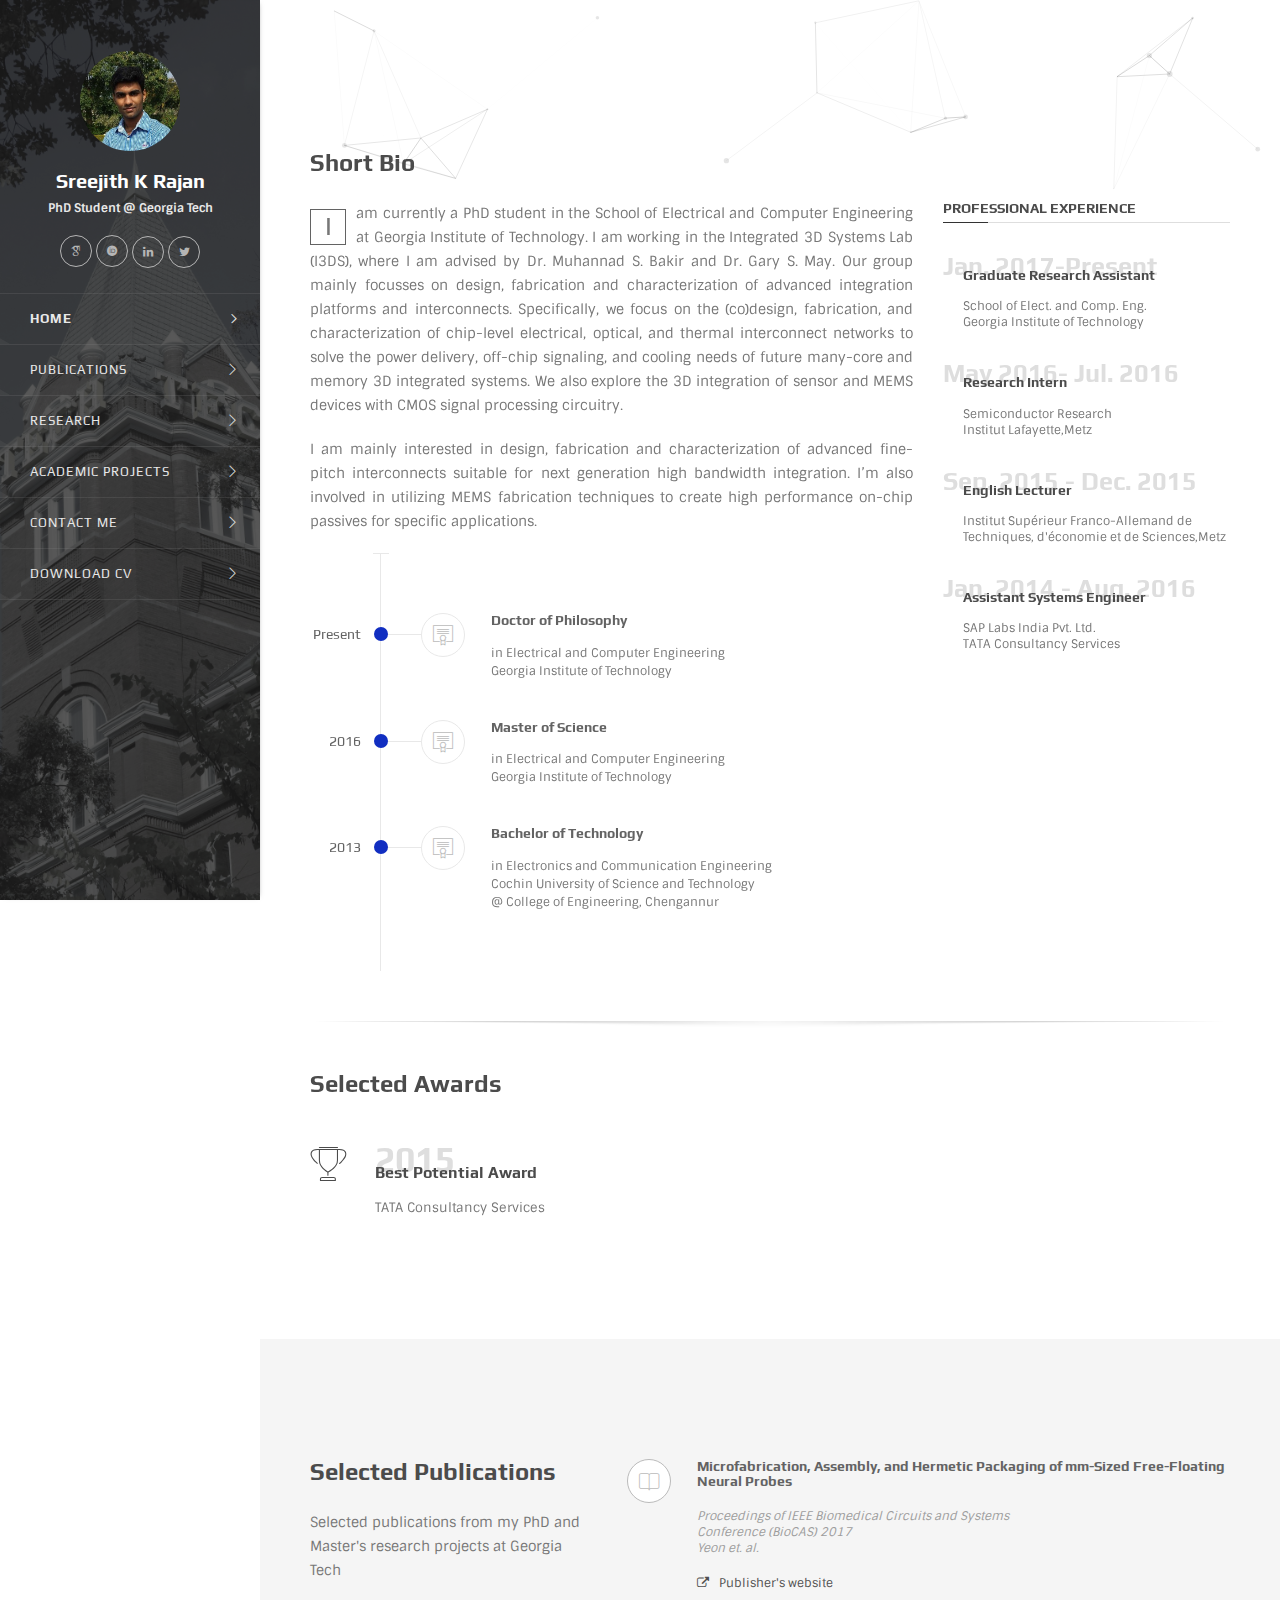
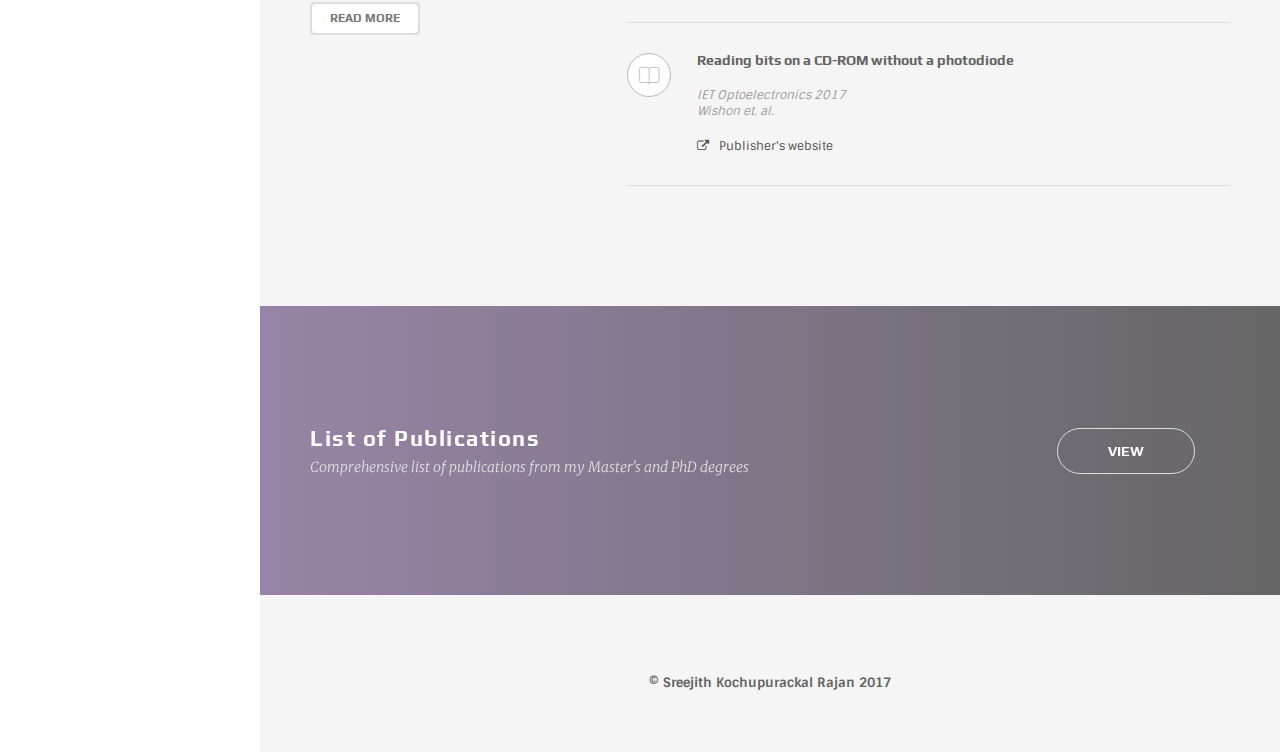
==== commit 32f9a7dc: "org1" ====
--- a/index.html
+++ b/index.html
@@ -273,7 +273,7 @@
     <script src="assets/js/custom.js"></script>
     <script src="http://localhost:35729/livereload.js"></script>
 	<script src="https://d3js.org/d3.v5.min.js"></script>
-	<script src="assets/js/pageload/scatterplot.js"></script>	
+	<script src="assets/js/pageload/index.js"></script>	
     <!-- #####End scripts-->
   </body>
 
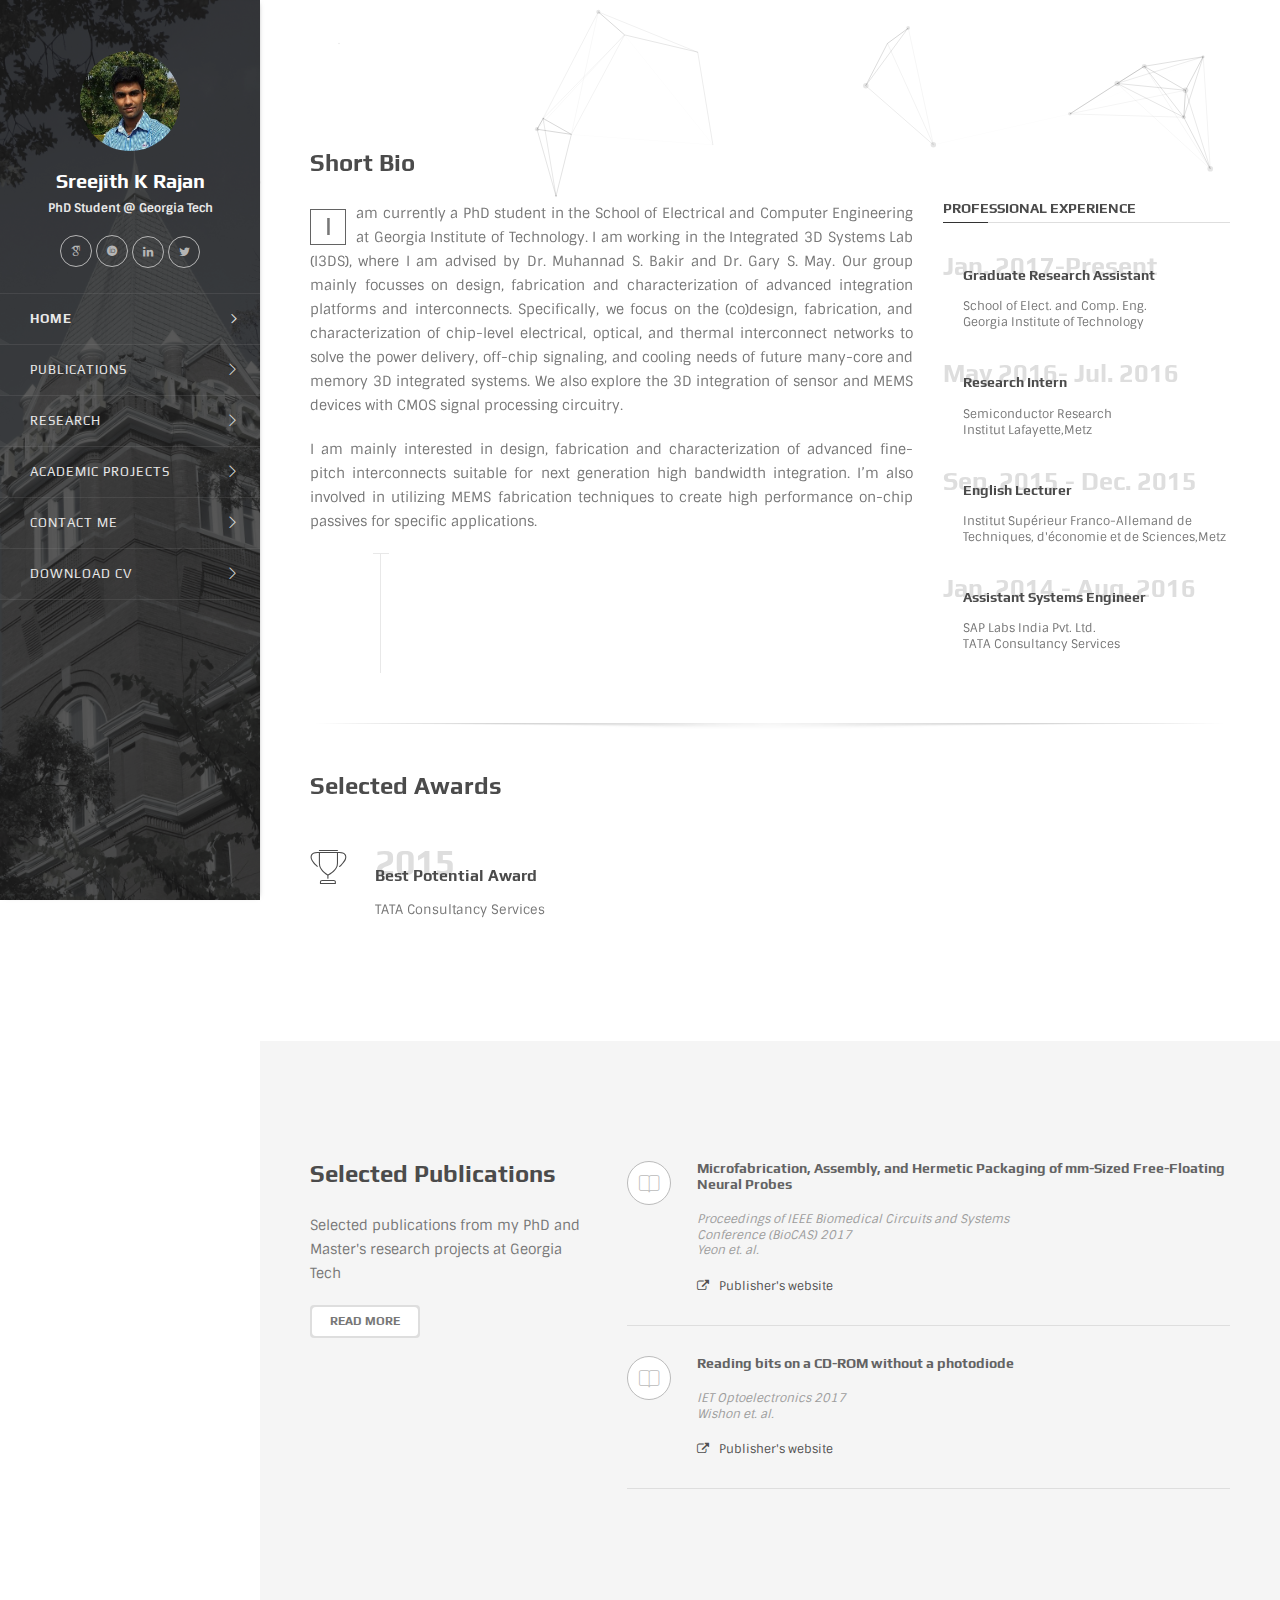
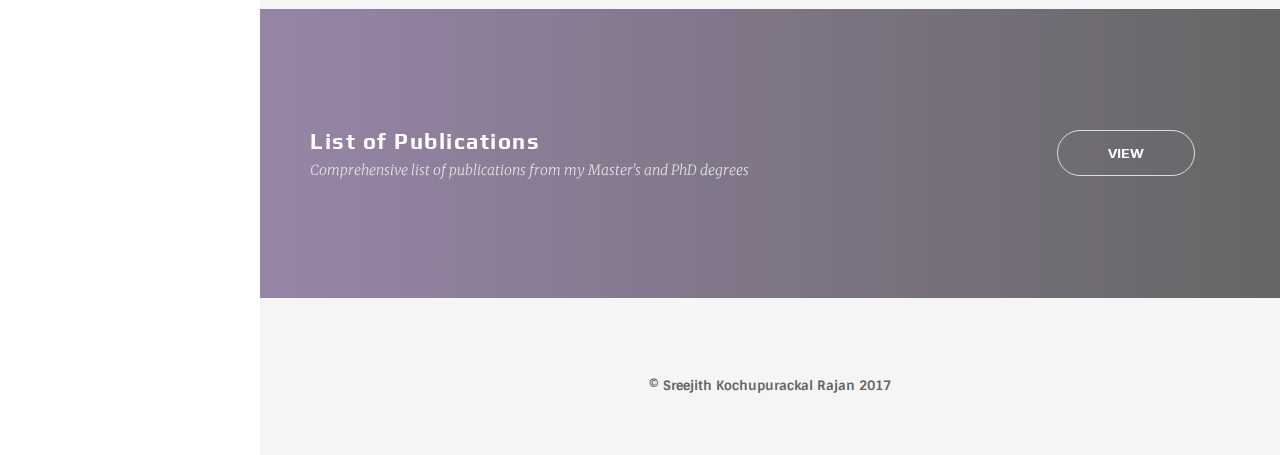
==== commit 04e12317: "education" ====
--- a/index.html
+++ b/index.html
@@ -107,34 +107,7 @@
                       I am mainly interested in design, fabrication and characterization of advanced fine-pitch interconnects suitable for next generation high bandwidth integration. I’m also involved in utilizing MEMS fabrication techniques to create high performance on-chip passives for specific applications. 
                     </p>
                     
-					<div class="ol-timeline">
-                      <div class="tl-item pub-item with-icon"><span class="item-section">Present</span>
-                        <div class="elem-wrapper"><i class="oli oli-diploma"></i></div>
-                        <div class="content-wrapper">
-                          <h3 class="title">Doctor of Philosophy</h3>
-                          <div class="description">
-                            <p>in Electrical and Computer Engineering <br> Georgia Institute of Technology</p>
-                          </div>
-                        </div>
-                      </div>
-                      <div class="tl-item pub-item with-icon"><span class="item-section">2016</span>
-                        <div class="elem-wrapper"><i class="oli oli-diploma"></i></div>
-                        <div class="content-wrapper">
-                          <h3 class="title">Master of Science</h3>
-                          <div class="description">
-                            <p>in Electrical and Computer Engineering <br> Georgia Institute of Technology</p>
-                          </div>
-                        </div>
-                      </div>
-                      <div class="tl-item pub-item with-icon"><span class="item-section">2013</span>
-                        <div class="elem-wrapper"><i class="oli oli-diploma"></i></div>
-                        <div class="content-wrapper">
-                          <h3 class="title">Bachelor of Technology</h3>
-                          <div class="description">
-                            <p>in Electronics and Communication Engineering <br> Cochin University of Science and Technology <br> @ College of Engineering, Chengannur </p>
-                          </div>
-                        </div>
-                      </div>
+					<div class="ol-timeline" id ="education-div">                     
                     </div>
                   </div>
 				  
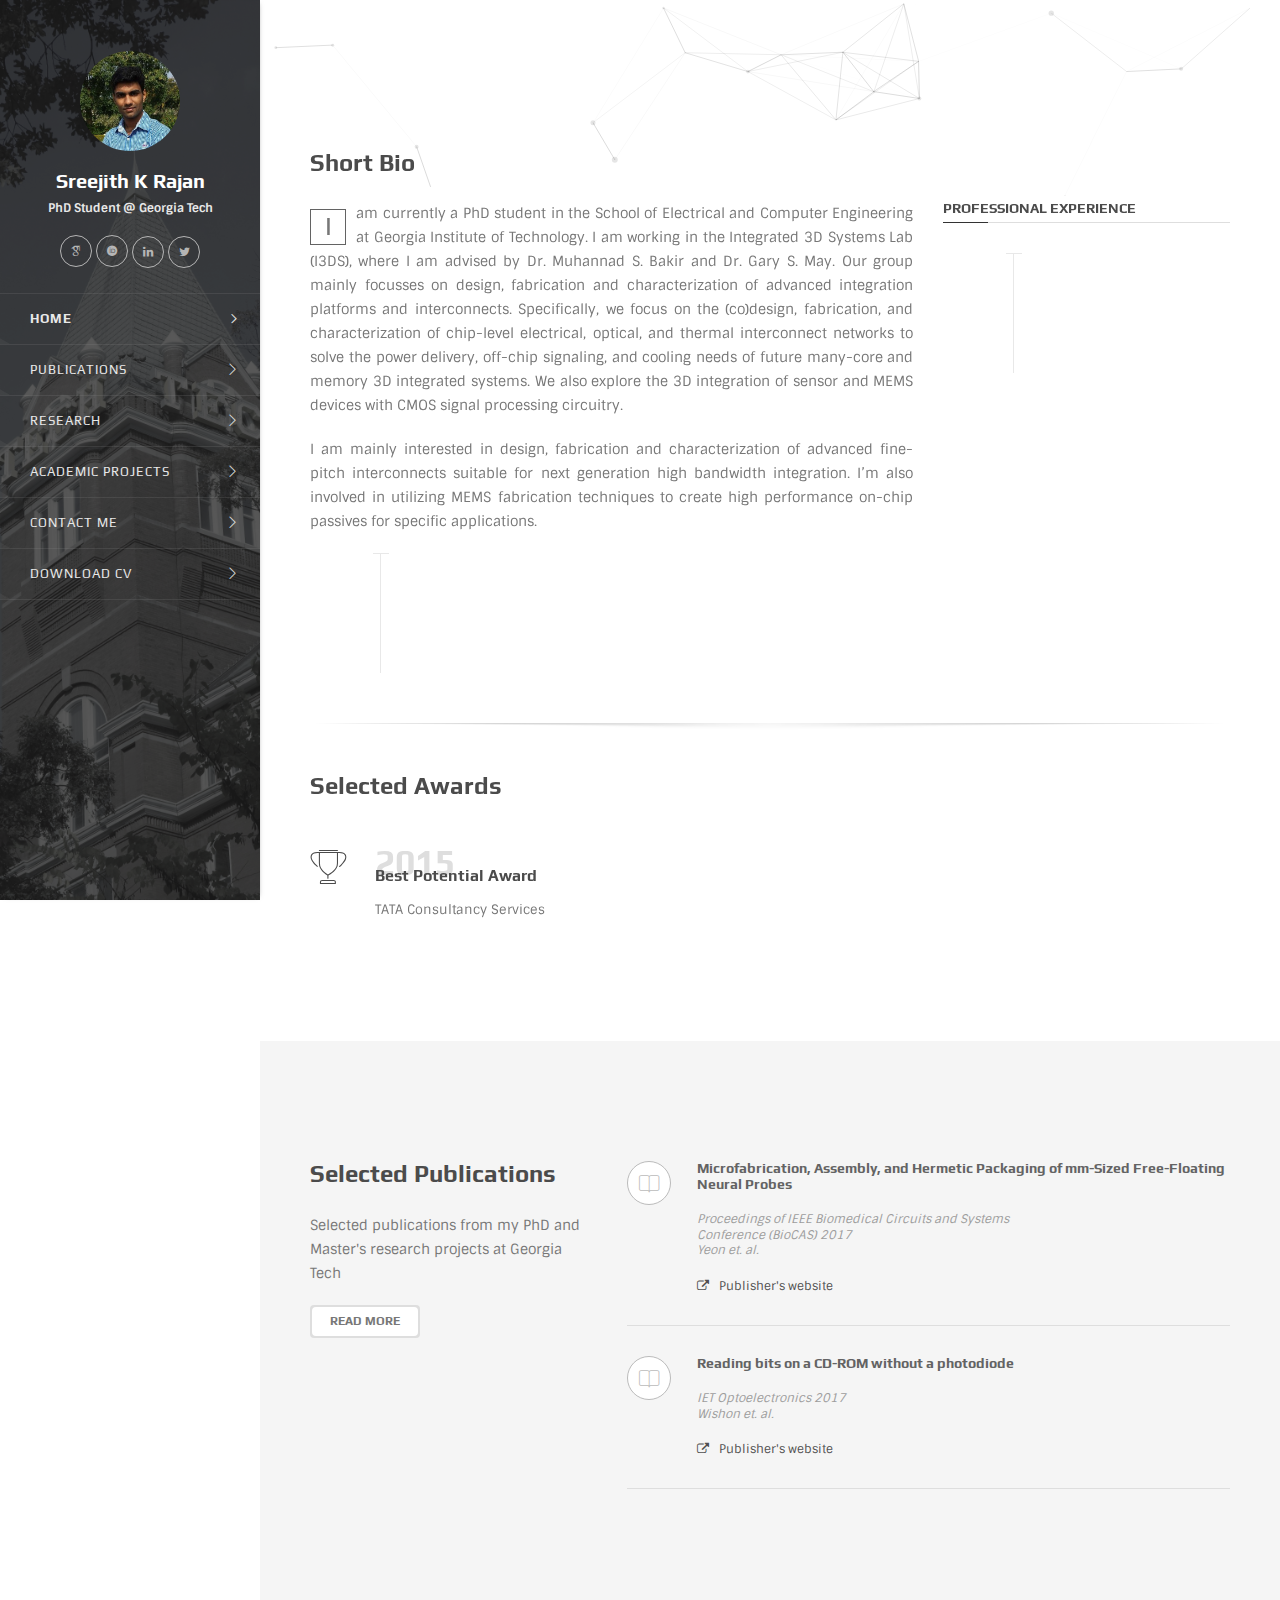
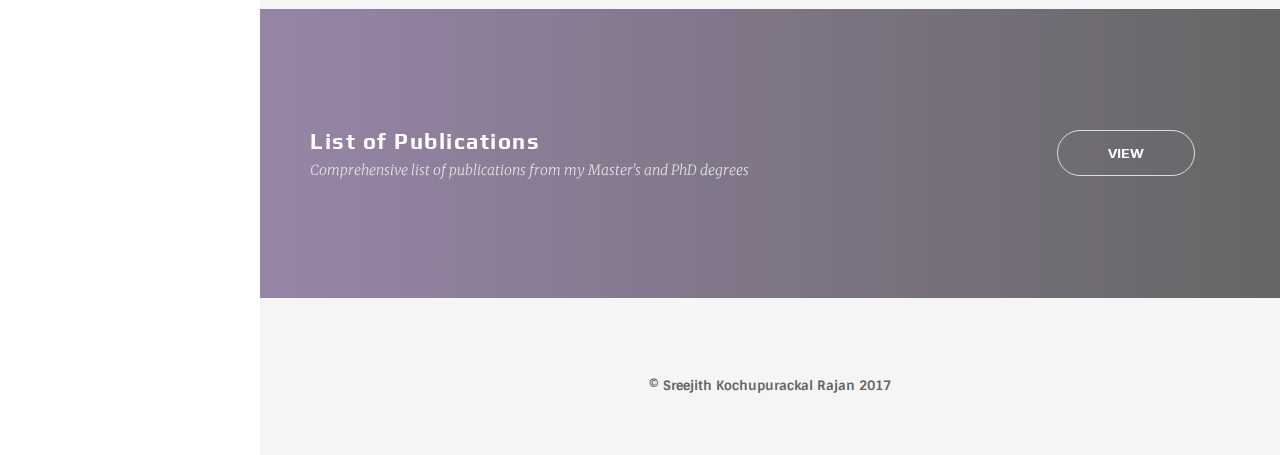
==== commit 182526a2: "edit2" ====
--- a/index.html
+++ b/index.html
@@ -113,32 +113,8 @@
 				  
                   <div class="col-md-4">
                     <h4 class="with-underline">Professional Experience</h4>
-                    <ul class="with-shaded-label">
-                      <li> 
-                        <h3 class="title"> <span class="shaded-label">Jan. 2017-Present</span>Graduate Research Assistant</h3>
-                        <div class="description">
-                          <p>School of Elect. and Comp. Eng. <br>Georgia Institute of Technology</p>
-                        </div>
-                      </li>
-                      <li> 
-                        <h3 class="title"> <span class="shaded-label">May 2016- Jul. 2016</span>Research Intern</h3>
-                        <div class="description">
-                          <p>Semiconductor Research <br>Institut Lafayette,Metz</p>
-                        </div>
-                      </li>
-                      <li> 
-                        <h3 class="title"> <span class="shaded-label">Sep. 2015 - Dec. 2015</span>English Lecturer</h3>
-                        <div class="description">
-                          <p>Institut Supérieur Franco-Allemand de Techniques, d'économie et de Sciences,Metz</p>
-                        </div>
-                      </li>
-					  <li> 
-                        <h3 class="title"> <span class="shaded-label">Jan. 2014 - Aug. 2016</span>Assistant Systems Engineer</h3>
-                        <div class="description">
-                          <p>SAP Labs India Pvt. Ltd. <br> TATA Consultancy Services</p>
-                        </div>
-                      </li>
-                    </ul>
+                    <div class="ol-timeline" id ="experience-div">                     
+                    </div>
                   </div>
                 </div>
                 <div class="sp-blank-50 shadow-line"></div>
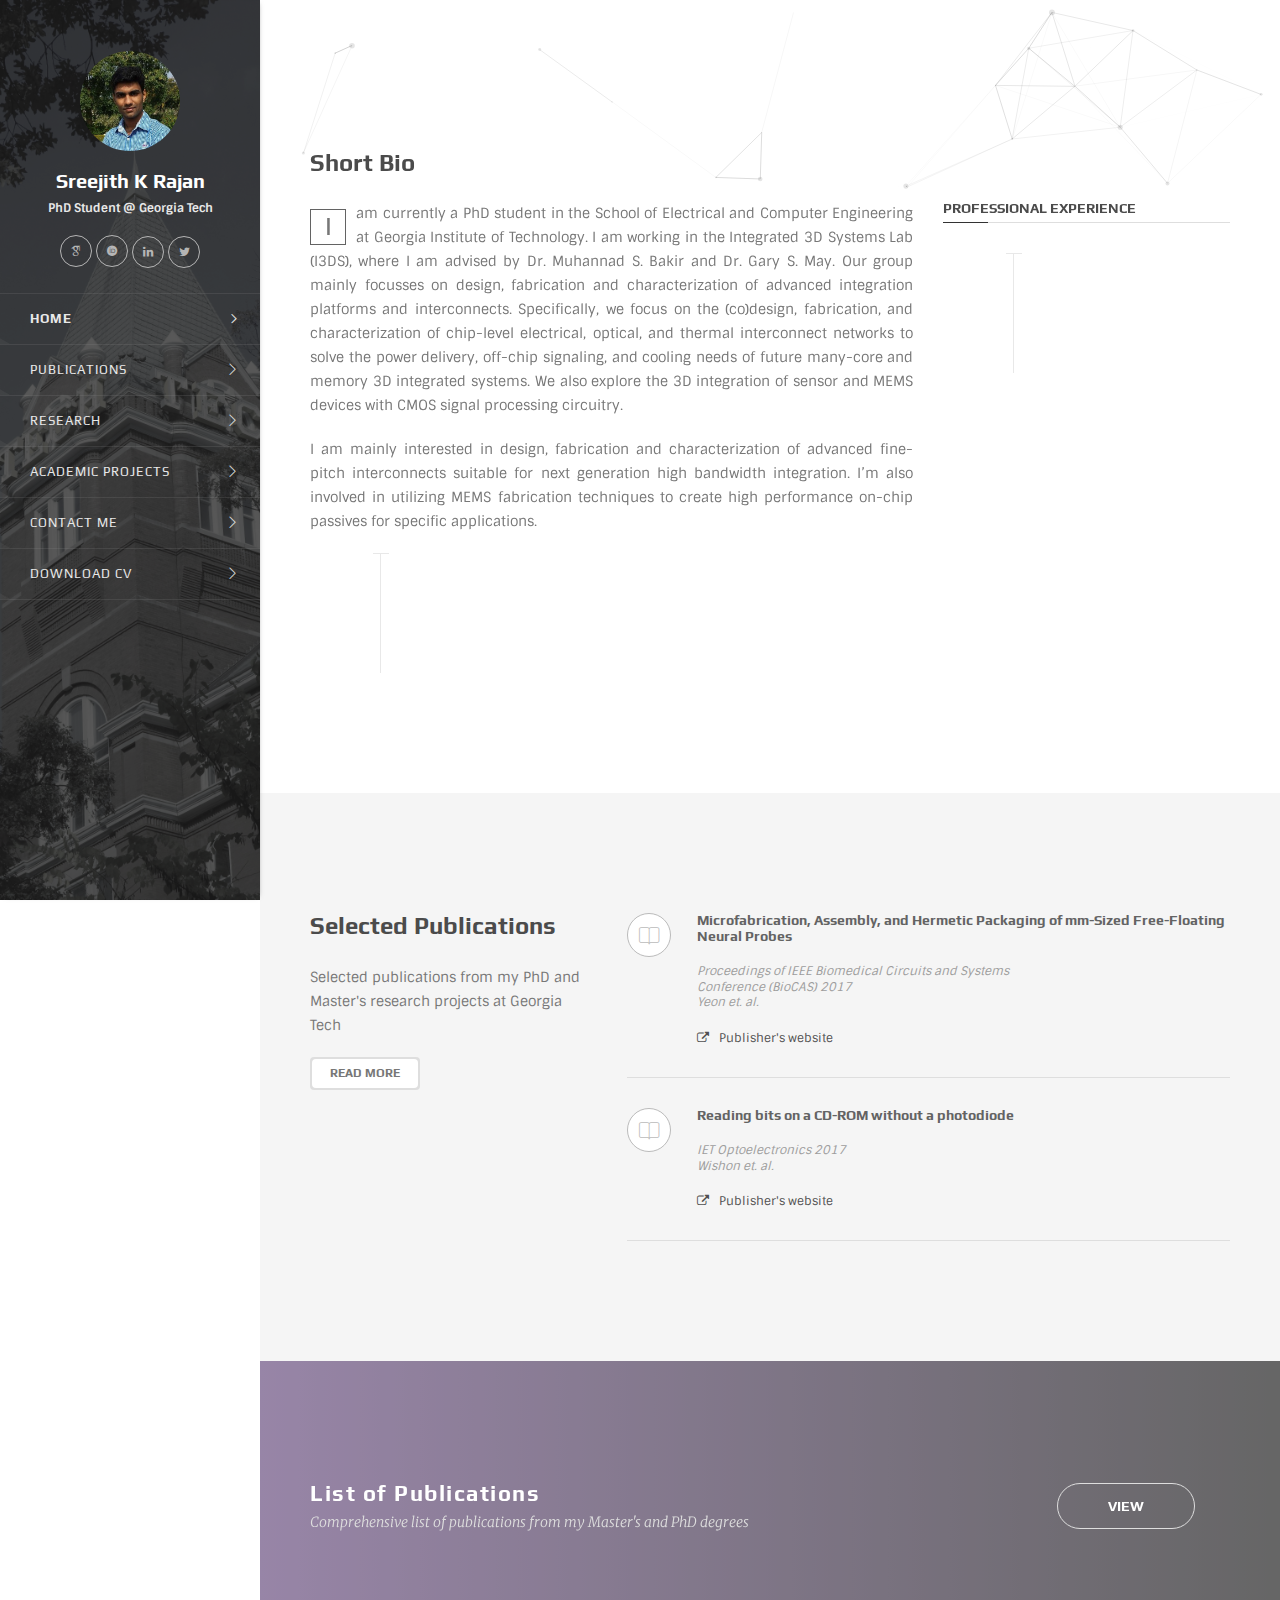
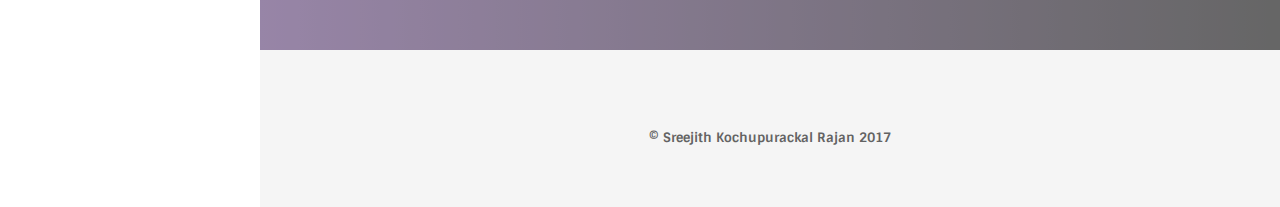
==== commit 84a69e00: "Update index.html" ====
--- a/index.html
+++ b/index.html
@@ -117,20 +117,7 @@
                     </div>
                   </div>
                 </div>
-                <div class="sp-blank-50 shadow-line"></div>
-                <h2 class="m-top-50">Selected Awards</h2>
-                
-                <div class="row m-top-50">
-                  <div class="col-md-4">
-                    <!-- #####Begin iconbox v4-->
-                    <div class="icon-box ib-v4"><i class="oli oli-trophy2"></i>
-                      <h6 class="title with-shaded-label"><span class="shaded-label">2015</span>Best Potential Award</h6>
-                      <p>TATA Consultancy Services</p>
-                    </div>
-                    <!-- #####End iconbox v4-->
-                  </div>
-               
-                </div>
+
               </div>
             </section>
             <section class="section bg-gray">
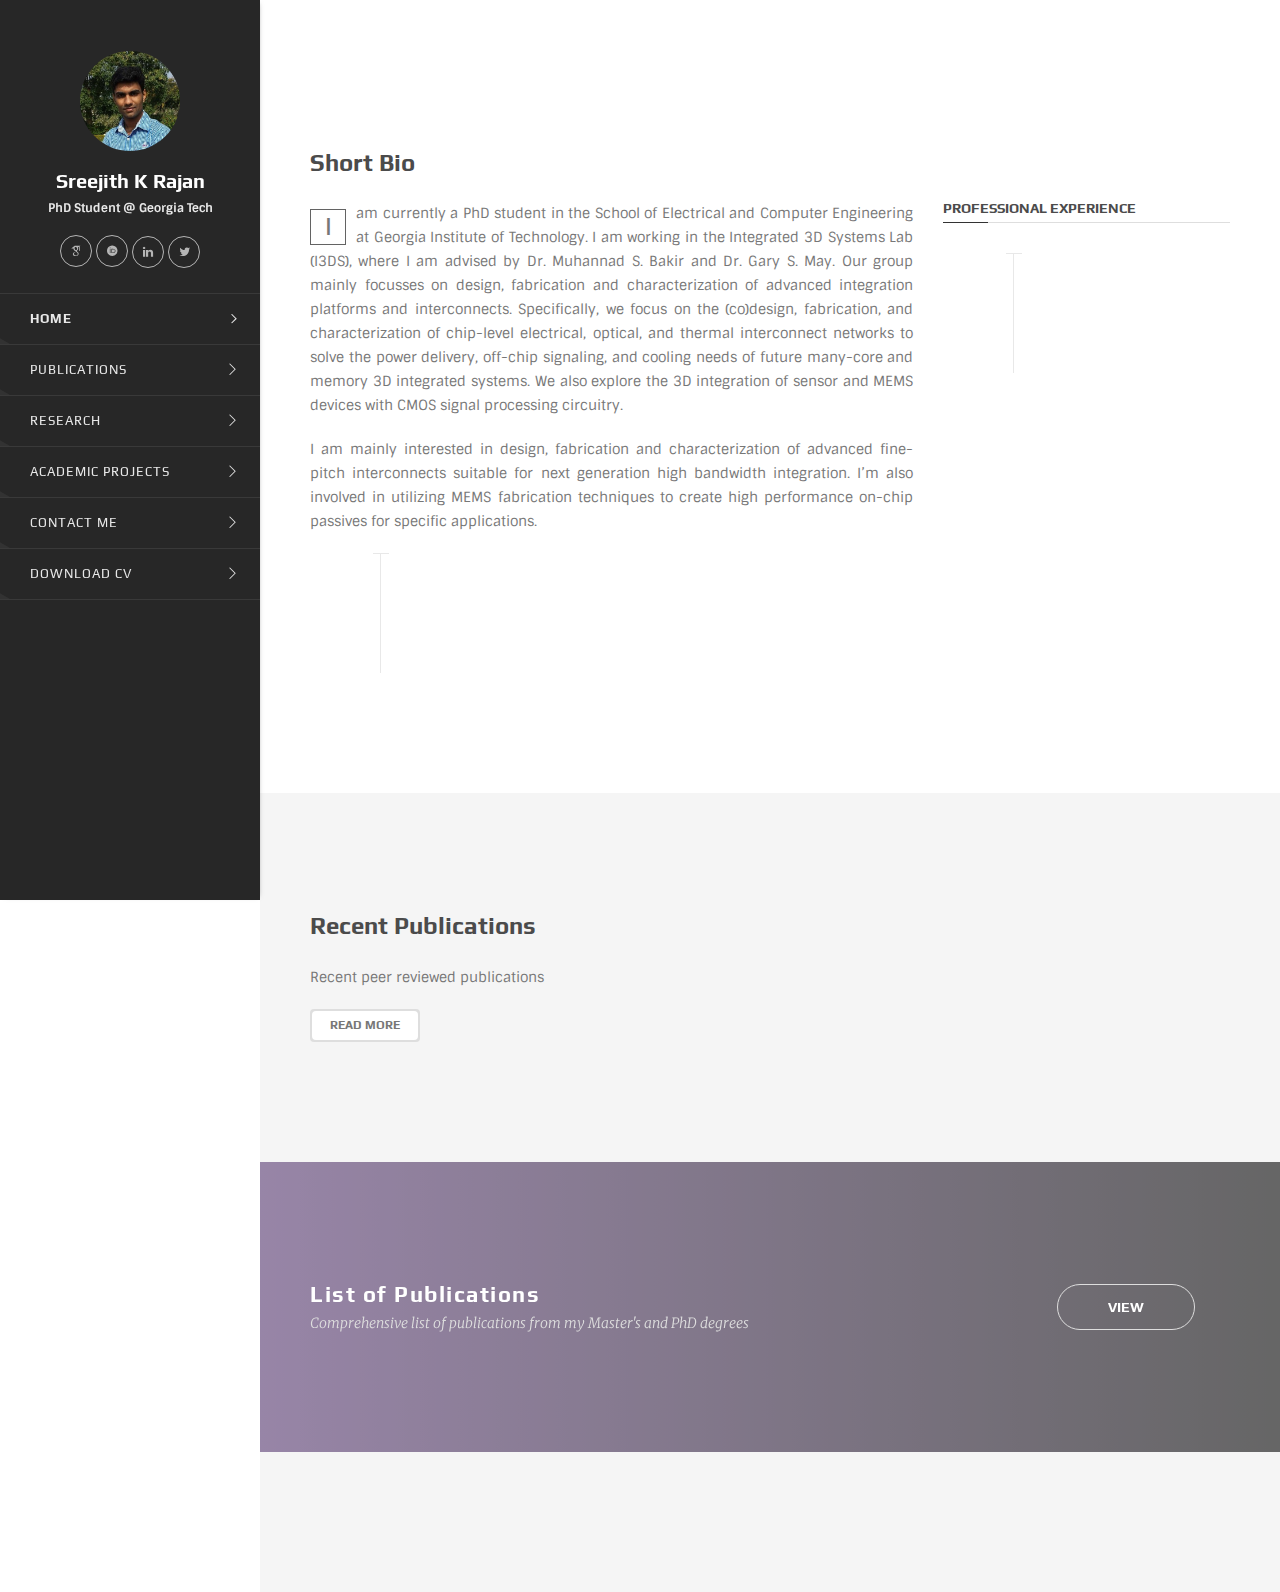
==== commit e2c529fc: "publications" ====
--- a/index.html
+++ b/index.html
@@ -124,37 +124,10 @@
               <div class="container">
                 <div class="row">
                   <div class="col-md-4">
-                    <h2>Selected Publications</h2>
-                    <p>Selected publications from my PhD and Master's research projects at Georgia Tech </p><a href="publications.html" class="btn btn-anim-drawer btn-round btn-small">Read more</a>
+                    <h2>Recent Publications</h2>
+                    <p>Recent peer reviewed publications  </p><a href="publications.html" class="btn btn-anim-drawer btn-round btn-small">Read more</a>
                   </div>
-                  <div class="col-md-8">
-				  <div class="pub-item with-icon">
-                      <div class="elem-wrapper"><i class="oli oli-bookmark"></i></div>
-                      <div class="content-wrapper">
-                        <h3 class="title">Microfabrication, Assembly, and Hermetic Packaging of mm-Sized Free-Floating Neural Probes</h3>
-                        <div class="description">
-                          <div class="citation">
-                             
-                            Proceedings of IEEE Biomedical Circuits and Systems Conference (BioCAS) 2017
-                            <br>Yeon et. al.
-                          </div><a href="#" class="link-with-icon"> <i class="fa fa-external-link"></i>Publisher's website</a>
-                        </div>
-                      </div>
-                    </div>
-                    <div class="pub-item with-icon">
-                      <div class="elem-wrapper"><i class="oli oli-bookmark"></i></div>
-                      <div class="content-wrapper">
-                        <h3 class="title">Reading bits on a CD-ROM without a photodiode</h3>
-                        <div class="description">
-                          <div class="citation">
-                             
-                            IET Optoelectronics 2017
-                            <br>Wishon et. al.
-                          </div><a href="http://digital-library.theiet.org/content/journals/10.1049/iet-opt.2016.0118" class="link-with-icon"> <i class="fa fa-external-link"></i>Publisher's website</a>
-                        </div>
-                      </div>
-                    </div>
-                    
+                  <div class="col-md-8"id="recent-pub-div">				  
                   </div>
                 </div>
               </div>
@@ -186,7 +159,7 @@
             <div class="row">
               <div class="col-md-6 col-md-offset-3">
                 <div class="sp-blank-20"></div>
-                <div class="copyright">© Sreejith Kochupurackal Rajan 2017</div>
+                <div class="copyright"></div>
               </div>
             </div>
           </div>
@@ -198,7 +171,7 @@
     <script src="assets/js/vendors/vendors.js"></script>
     <!-- Local Revolution tools-->
     <!-- Only for local and can be removed on server-->
-    <script type="text/javascript" src="assets/revolution/js/extensions/revolution.extension.video.min.js"></script>
+    <!--<script type="text/javascript" src="assets/revolution/js/extensions/revolution.extension.video.min.js"></script>
     <script type="text/javascript" src="assets/revolution/js/extensions/revolution.extension.slideanims.min.js"></script>
     <script type="text/javascript" src="assets/revolution/js/extensions/revolution.extension.actions.min.js"></script>
     <script type="text/javascript" src="assets/revolution/js/extensions/revolution.extension.layeranimation.min.js"></script>
@@ -207,7 +180,7 @@
     <script type="text/javascript" src="assets/revolution/js/extensions/revolution.extension.migration.min.js"></script>
     <script type="text/javascript" src="assets/revolution/js/extensions/revolution.extension.parallax.min.js"></script>
     <script src="assets/js/custom.js"></script>
-    <script src="http://localhost:35729/livereload.js"></script>
+    <script src="http://localhost:35729/livereload.js"></script>-->
 	<script src="https://d3js.org/d3.v5.min.js"></script>
 	<script src="assets/js/pageload/index.js"></script>	
     <!-- #####End scripts-->
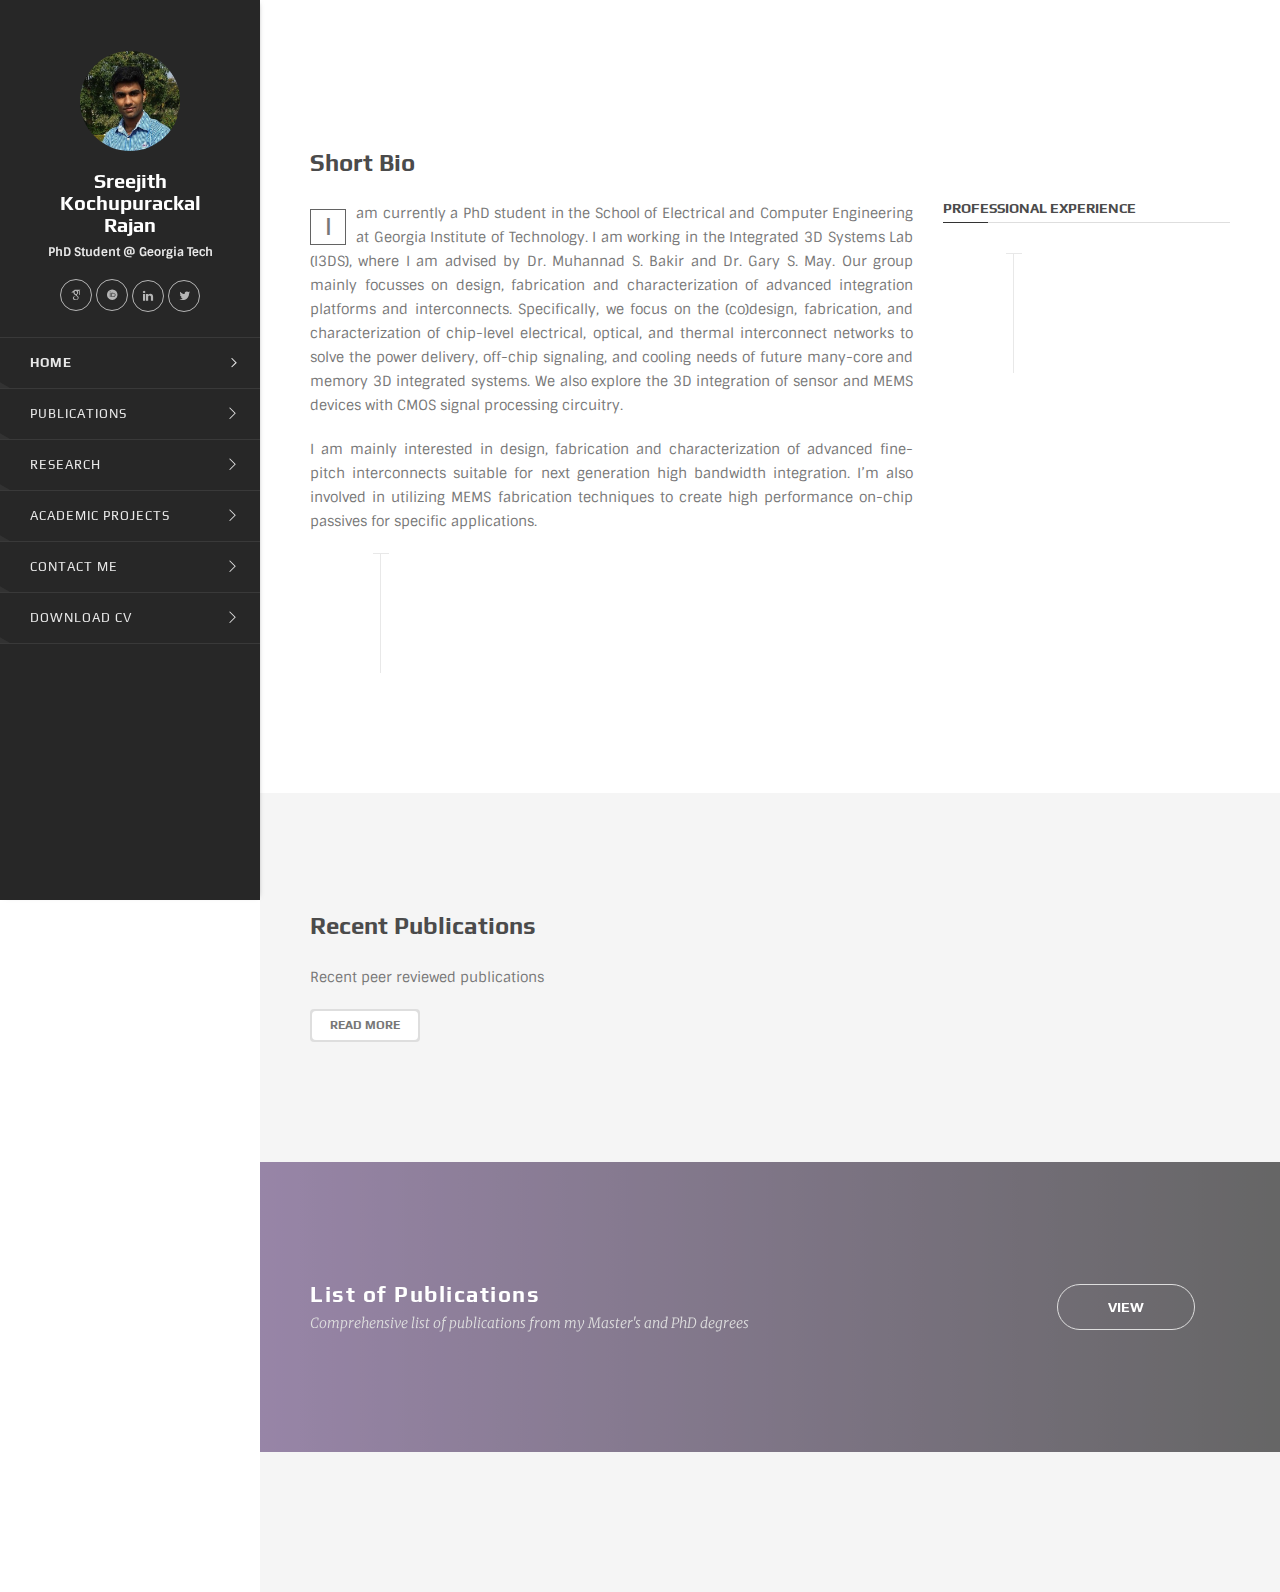
==== commit 374466c0: "Update index.html" ====
--- a/index.html
+++ b/index.html
@@ -54,7 +54,7 @@
           <div class="container">
             <div class="logo-wrapper">
               <div class="ol-user-profile"><a href="#" class="avatar"><img src="assets/img/avatar.jpg"></a>
-                <h1 class="title">Sreejith K Rajan</h1>
+                <h1 class="title">Sreejith Kochupurackal Rajan</h1>
                 <h2 class="subtitle">PhD Student @ Georgia Tech<br>
 				<ul class="social-icons shape-circle hover-theme m-top-20">
                  <li><a href="https://scholar.google.com/citations?user=5DHK_VoAAAAJ&hl=en" target="_blank"><i class="oli oli-GoogleScholar"></i></a></li>
